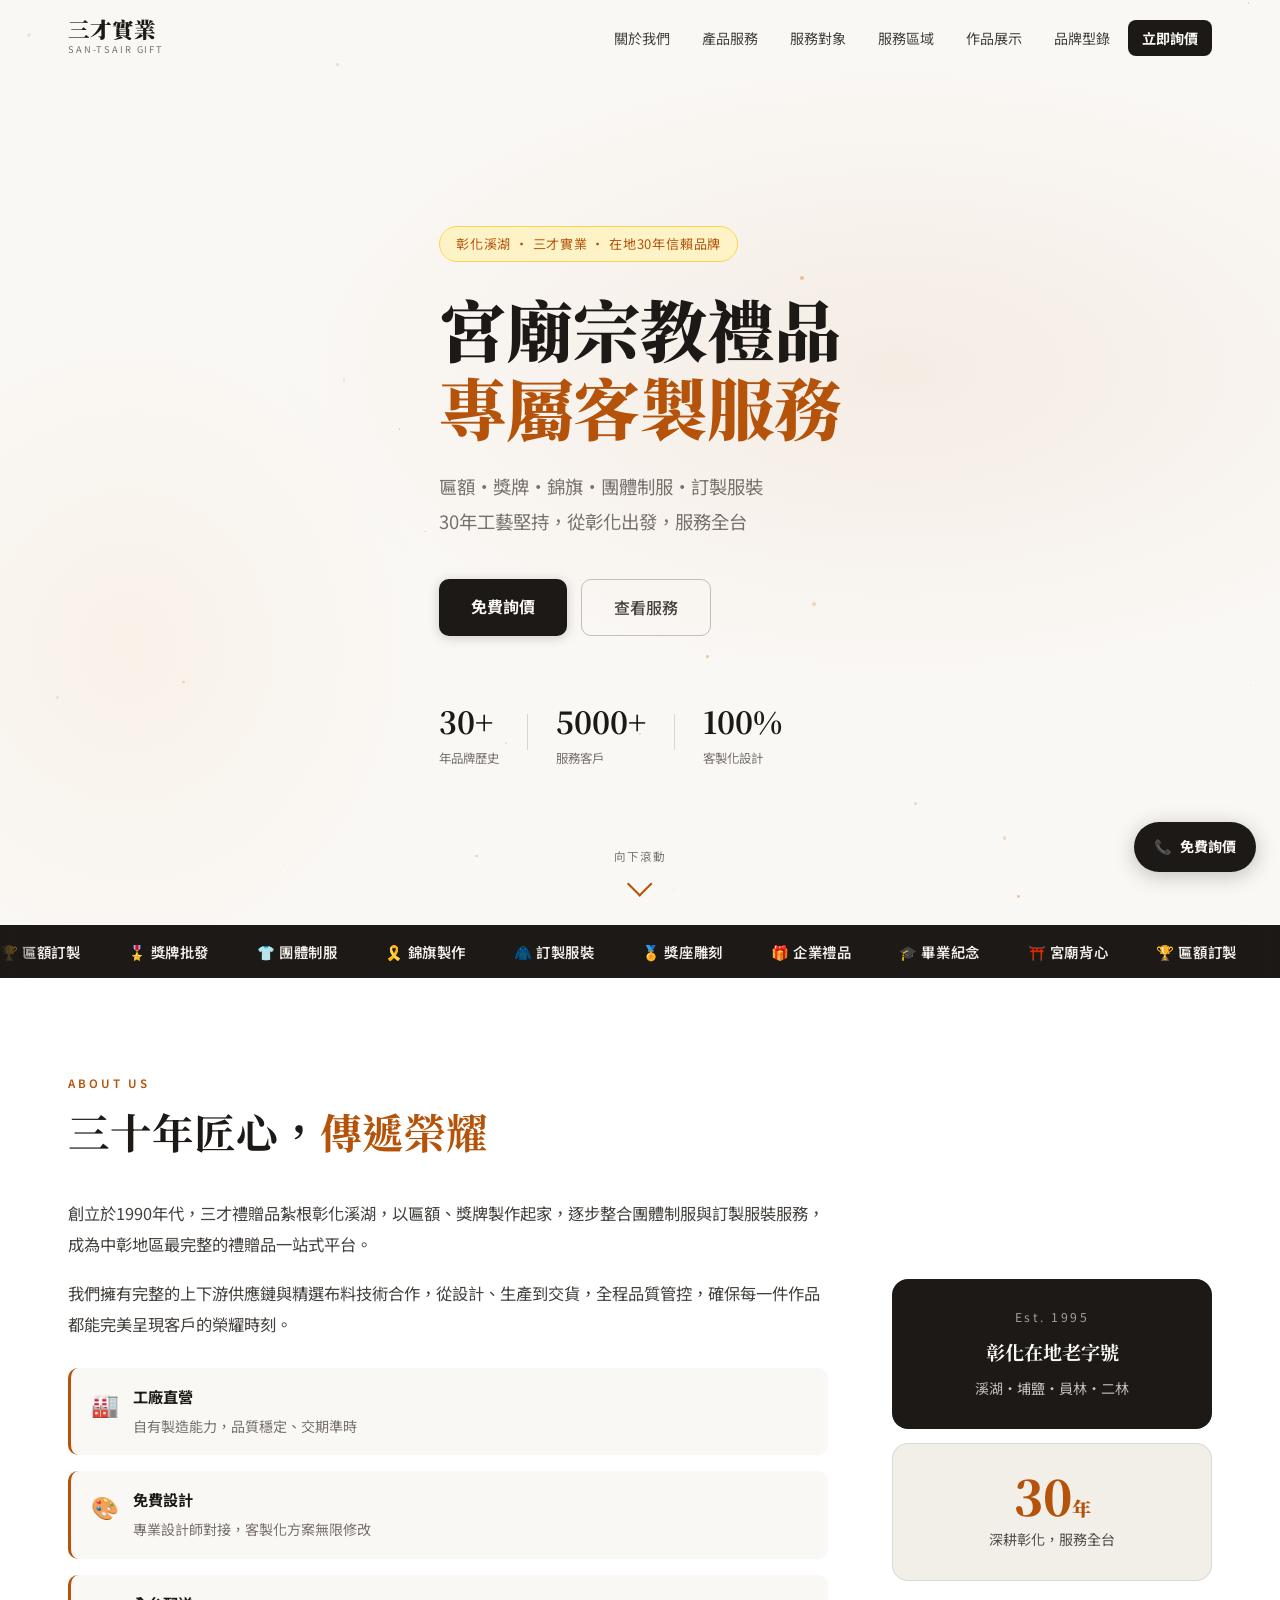
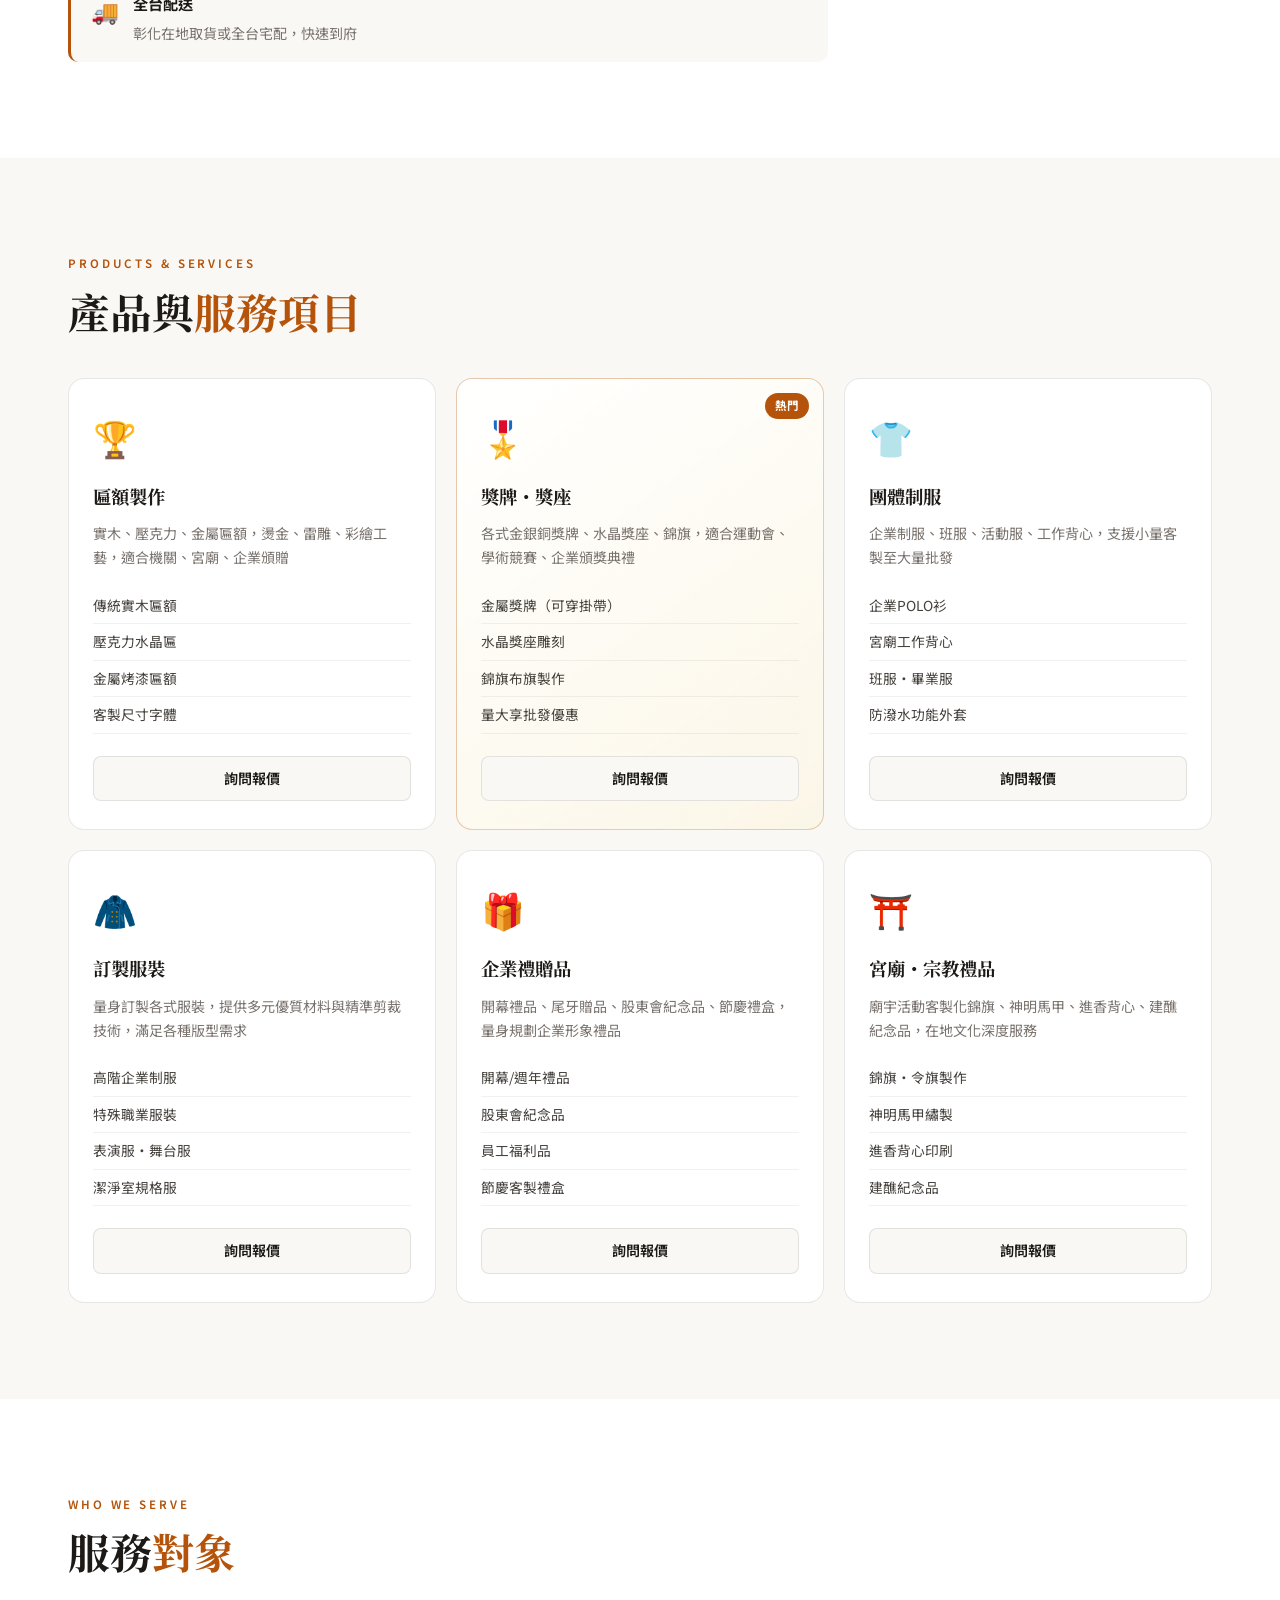
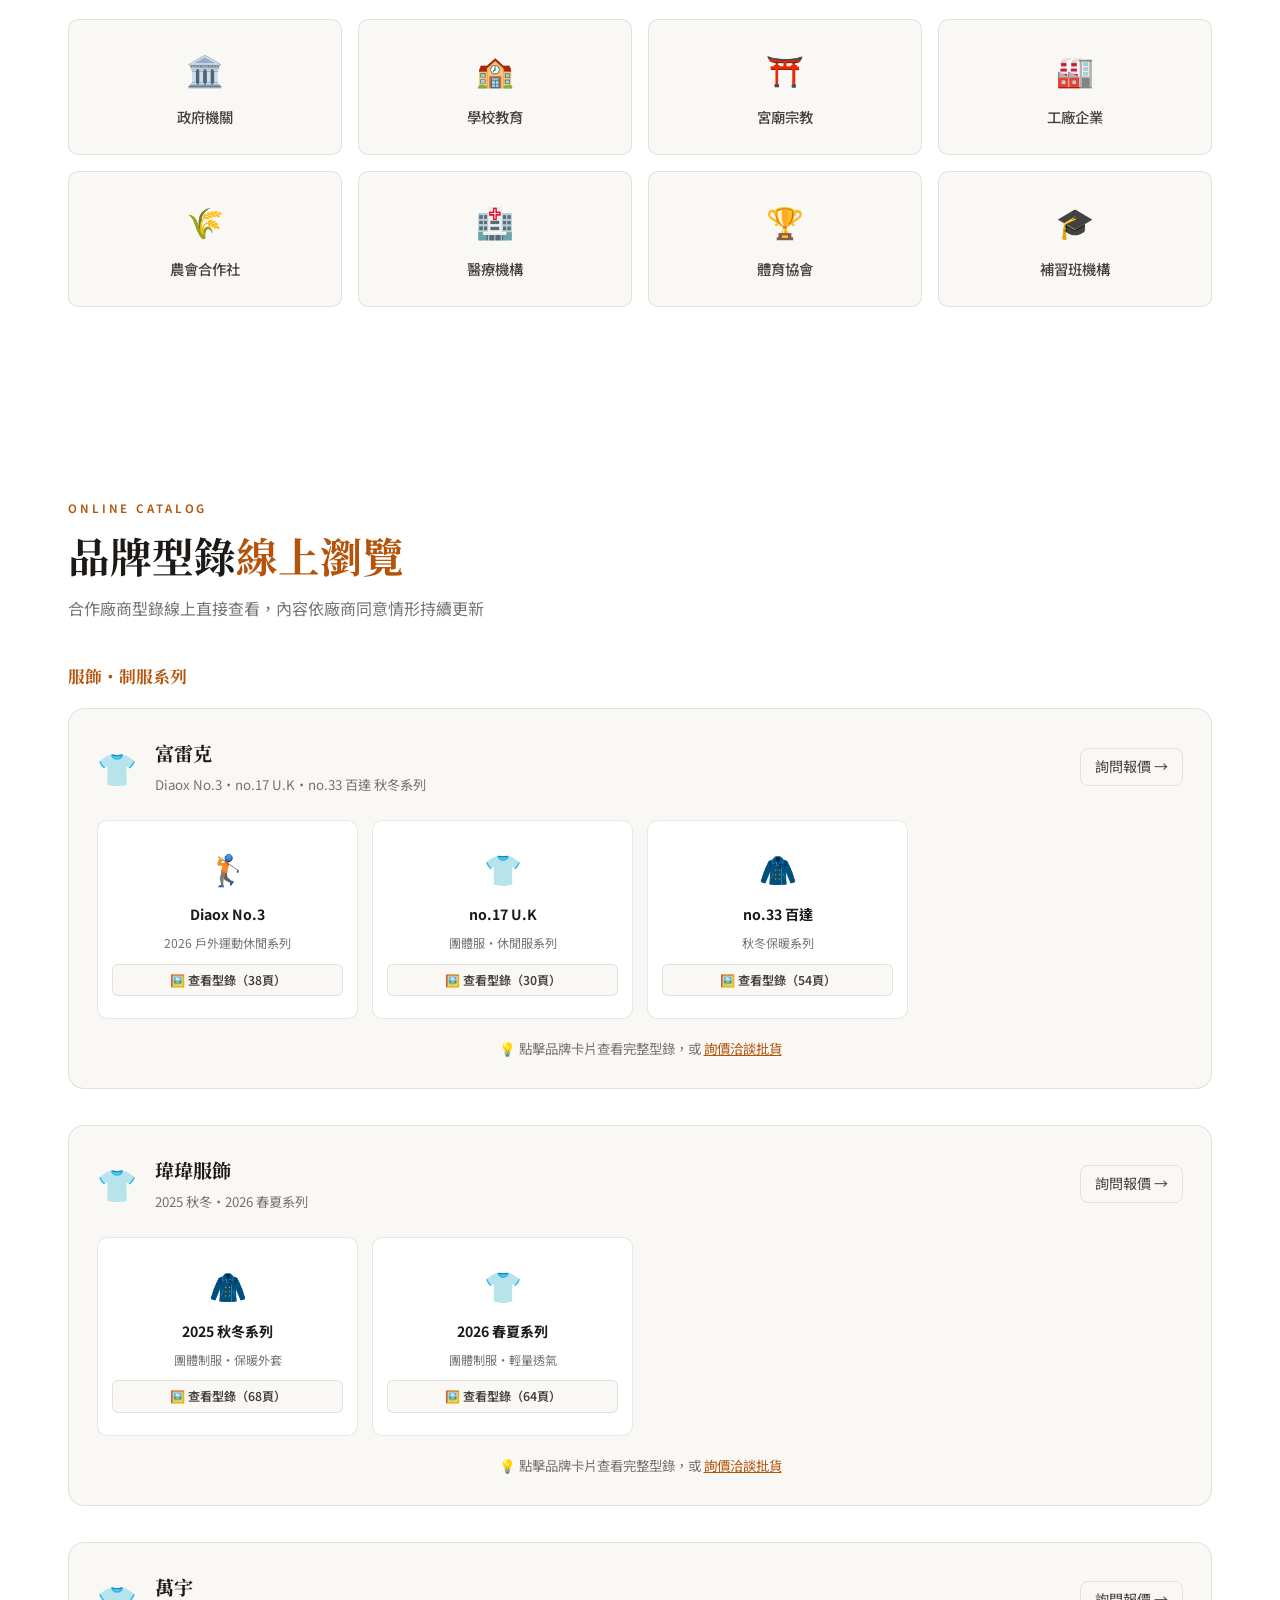
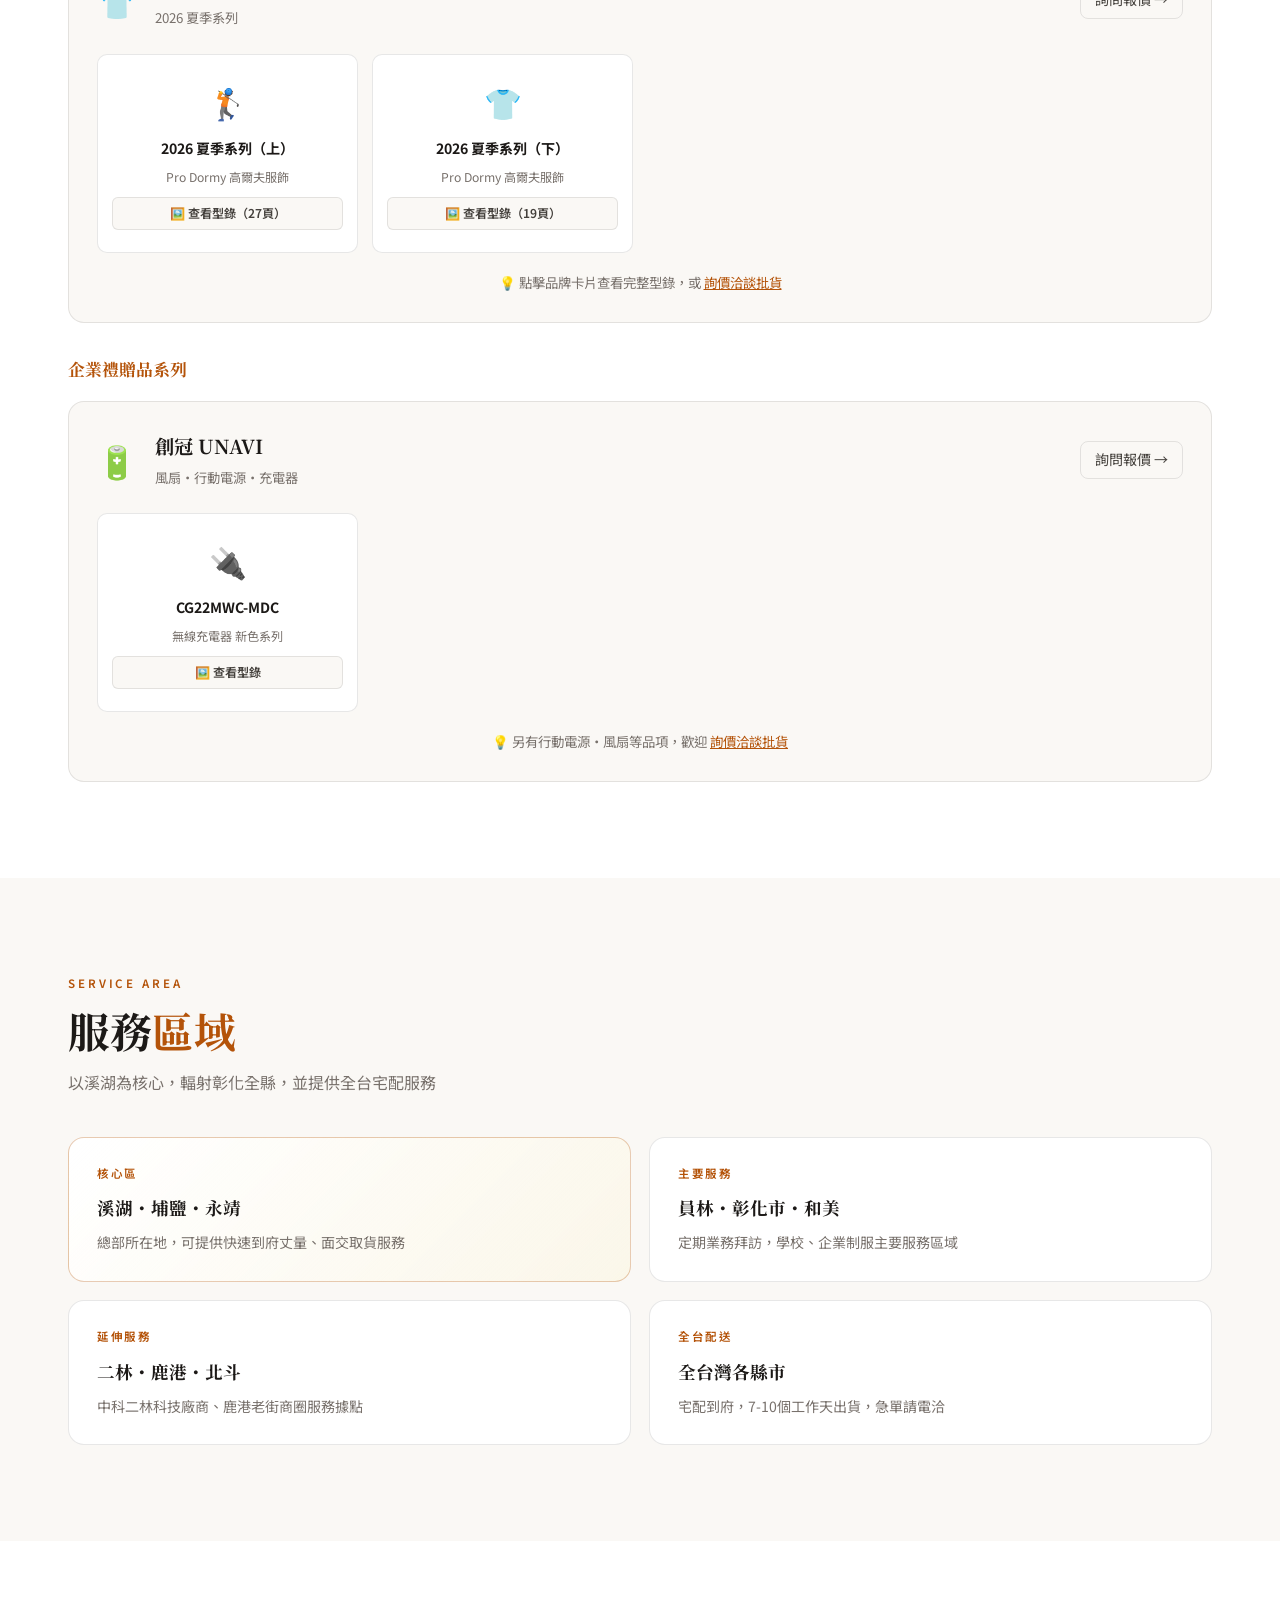
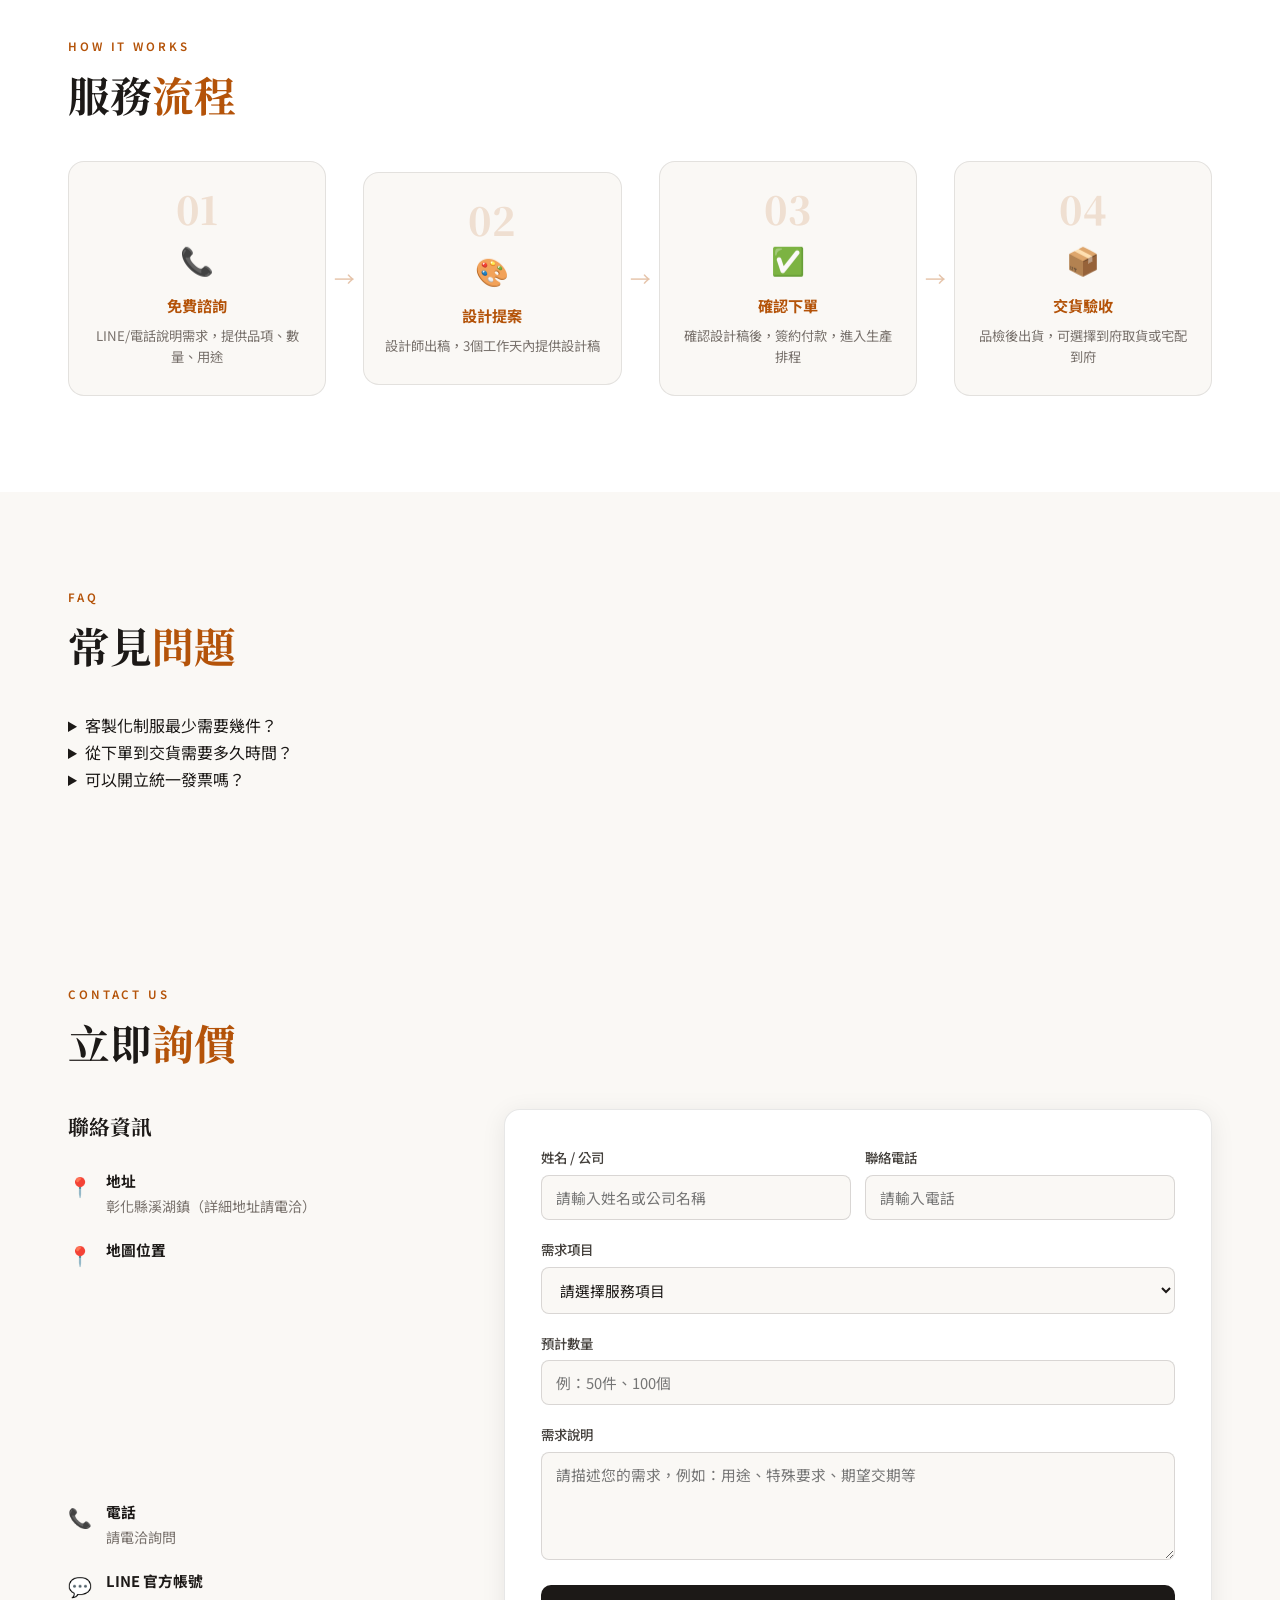
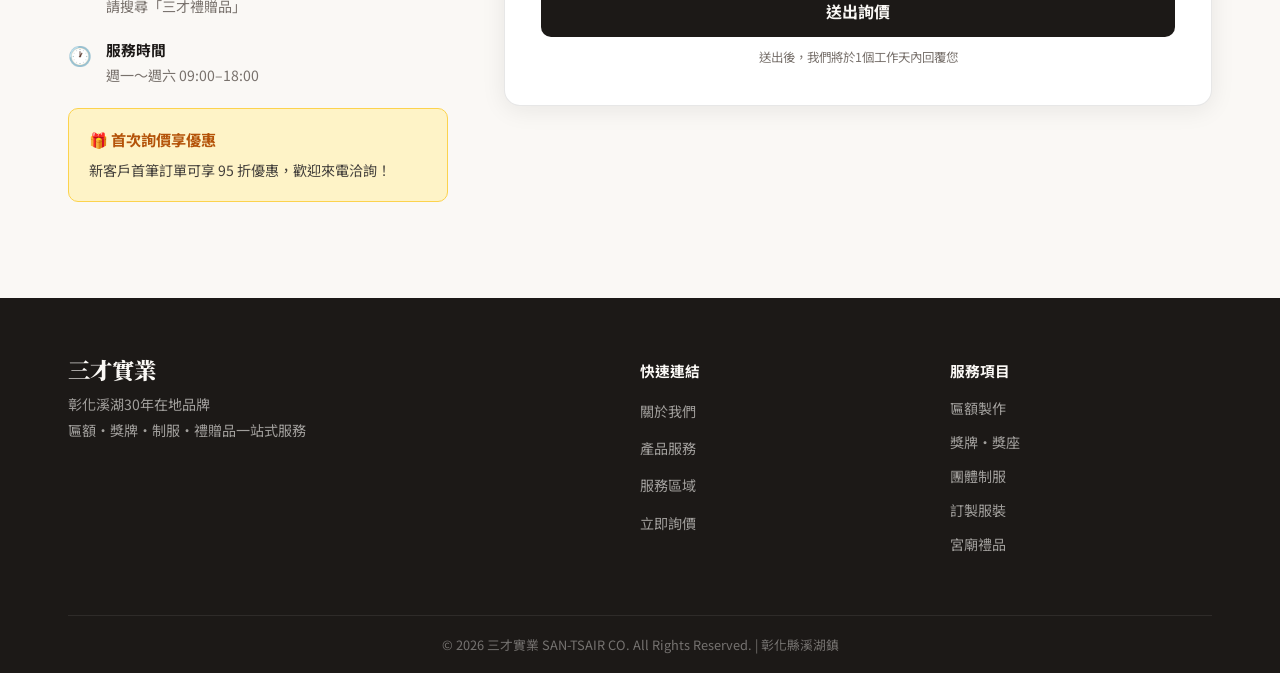
==== temple-gifts.html @ c2fd061b "fix(緊急): 下架丹露實業型錄，圖片含批發售價外洩 Oichan/Danro/HAPADO/KUKKAR 四張型錄圖都印有實際售價與「N只/箱」 批發包裝量，違反「網站嚴禁公開物件價格」規則，且已" ====
﻿<!DOCTYPE html>
<html lang="zh-TW">
<head>
  <link rel="alternate" hreflang="zh-TW" href="https://chendmjc-ui.github.io/SAN-TSAIR/" />

  <meta charset="UTF-8">
  <meta name="viewport" content="width=device-width, initial-scale=1.0">
  <meta name="description" content="三才實業｜彰化溪湖30年老字號，專業匾額、獎牌、團體制服、訂製服裝一站式服務。以三十年在地工藝提供高規格禮贈品、獎牌、客製化團體服裝與機能工裝，服務彰化、員林、二林、鹿港等全台地區。">
  <meta name="keywords" content="彰化禮品,溪湖制服,匾額訂製,獎牌批發,團體服裝,彰化制服,客製化禮品">
  <meta property="og:title" content="三才實業｜彰化30年專業禮品制服">
  <meta property="og:description" content="彰化溪湖在地30年品牌，匾額獎牌+制服訂製一站式服務，特選機能與商務制服型錄線上瀏覽">
  <meta property="og:type" content="website">
  <title>三才實業｜宮廟宗教禮品｜進香背心與令旗訂製</title>
  <link rel="preconnect" href="https://fonts.googleapis.com">
  <link href="https://fonts.googleapis.com/css2?family=Noto+Serif+TC:wght@400;600;700;900&family=Noto+Sans+TC:wght@300;400;500;700&display=swap" rel="stylesheet">
  <link rel="stylesheet" href="assets/css/style.min.css">
  <!-- PWA -->
  <link rel="manifest" href="manifest.json">
  <meta name="theme-color" content="#1C1917">
  <meta name="apple-mobile-web-app-capable" content="yes">
  <meta name="apple-mobile-web-app-status-bar-style" content="default">
  <meta name="apple-mobile-web-app-title" content="三才實業">

  <!-- JSON-LD LocalBusiness Schema AEO/SEO -->
  <script type="application/ld+json">
  {
    "@context": "https://schema.org",
    "@type": "LocalBusiness",
    "@id": "https://chendmjc-ui.github.io/SAN-TSAIR/#business",
    "name": "三才實業宮廟客製中心",
    "alternateName": ["三才禮贈品", "SAN-TSAIR"],
    "description": "彰化溪湖30年在地品牌，專業匾額、獎牌、錦旗、團體制服、訂製服裝、宮廟禮品一站式服務",
    "url": "https://chendmjc-ui.github.io/SAN-TSAIR/",
    "telephone": "+886-4-8821225",
    "email": "santsair@example.com",
    "foundingDate": "1995",
    "address": {
      "@type": "PostalAddress",
      "streetAddress": "溪湖鎮",
      "addressLocality": "溪湖鎮",
      "addressRegion": "彰化縣",
      "postalCode": "516",
      "addressCountry": "TW"
    },
    "geo": {
      "@type": "GeoCoordinates",
      "latitude": 23.9553,
      "longitude": 120.4651
    },
    "openingHoursSpecification": [
      {
        "@type": "OpeningHoursSpecification",
        "dayOfWeek": ["Monday","Tuesday","Wednesday","Thursday","Friday","Saturday"],
        "opens": "09:00",
        "closes": "18:00"
      }
    ],
    "priceRange": "$$",
    "hasOfferCatalog": {
      "@type": "OfferCatalog",
      "name": "禮贈品與制服服務目錄",
      "itemListElement": [
        {"@type": "Offer", "itemOffered": {"@type": "Service", "name": "匾額製作", "description": "實木、壓克力、金屬匾額，燙金雷雕彩繪工藝"}},
        {"@type": "Offer", "itemOffered": {"@type": "Service", "name": "獎牌獎座", "description": "金銀銅獎牌、水晶獎座、錦旗製作"}},
        {"@type": "Offer", "itemOffered": {"@type": "Service", "name": "團體制服訂製", "description": "企業POLO衫、工作背心、班服、宮廟背心"}},
        {"@type": "Offer", "itemOffered": {"@type": "Service", "name": "訂製服裝", "description": "量身訂製，科技廠潔淨室規格服裝"}},
        {"@type": "Offer", "itemOffered": {"@type": "Service", "name": "企業禮贈品", "description": "開幕禮品、股東會紀念品、節慶禮盒"}},
        {"@type": "Offer", "itemOffered": {"@type": "Service", "name": "宮廟宗教禮品", "description": "錦旗令旗、神明馬甲、進香背心、建醮紀念品"}}
      ]
    },
    "areaServed": [
      {"@type": "City", "name": "溪湖鎮", "containedInPlace": {"@type": "State", "name": "彰化縣"}},
      {"@type": "City", "name": "員林市"},
      {"@type": "City", "name": "彰化市"},
      {"@type": "City", "name": "二林鎮"},
      {"@type": "City", "name": "鹿港鎮"},
      {"@type": "City", "name": "北斗鎮"},
      {"@type": "City", "name": "埔鹽鄉"},
      {"@type": "City", "name": "永靖鄉"}
    ],
    "knowsAbout": ["匾額", "獎牌", "制服訂製", "企業禮品", "宮廟禮品", "彰化禮品", "溪湖制服"],
    "slogan": "30年工藝堅持，從彰化出發，傳遞每一份榮耀"
  }
  </script>
  <meta property="og:image" content="https://chendmjc-ui.github.io/SAN-TSAIR/assets/images/temple-og.png">

  <script type="application/ld+json">
  {
    "@context": "https://schema.org",
    "@type": "FAQPage",
    "mainEntity": [{
      "@type": "Question",
      "name": "客製化制服最少需要幾件？",
      "acceptedAnswer": { "@type": "Answer", "text": "一般來說，我們的基本訂製量為 30 件起。若有特殊需求或較小數量，歡迎與我們聯繫討論。" }
    }, {
      "@type": "Question",
      "name": "從下單到交貨需要多久時間？",
      "acceptedAnswer": { "@type": "Answer", "text": "確認設計稿並支付訂金後，一般約需 7-14 個工作天完成製作並出貨。如遇旺季，交期可能有所調整，請提早下單。" }
    }, {
      "@type": "Question",
      "name": "可以開立統一發票嗎？",
      "acceptedAnswer": { "@type": "Answer", "text": "可以，我們是合法立案公司，可開立二聯式或三聯式統一發票，請於下單時提供抬頭與統編。" }
    }]
  }
  </script>
</head>
<body>

<!-- ===== NAV ===== -->
<nav class="navbar" id="navbar">
  <div class="nav-inner">
    <a href="#" class="logo">
      <span class="logo-zh">三才實業</span>
      <span class="logo-sub">SAN-TSAIR GIFT</span>
    </a>
    <ul class="nav-links" id="navLinks">
      <li><a href="#about">關於我們</a></li>
      <li><a href="#products">產品服務</a></li>
      <li><a href="#clients">服務對象</a></li>
      <li><a href="#area">服務區域</a></li>
      <li><a href="#gallery">作品展示</a></li>
      <li><a href="#catalog">品牌型錄</a></li>
      <li><a href="#contact" class="nav-cta">立即詢價</a></li>
    </ul>
    <button class="hamburger" id="hamburger" aria-label="開啟選單">
      <span></span><span></span><span></span>
    </button>
  </div>
</nav>

<!-- ===== HERO ===== -->
<section class="hero" id="home">
  <div class="hero-bg"></div>
  <div class="hero-particles" id="particles"></div>
  <div class="hero-content">
    <div class="hero-badge">彰化溪湖 ・ 三才實業 ・ 在地30年信賴品牌</div>
    <h1 class="hero-title">
      宮廟宗教禮品<br>
      <span class="accent-text">專屬客製服務</span>
    </h1>
    <p class="hero-desc">匾額・獎牌・錦旗・團體制服・訂製服裝<br>30年工藝堅持，從彰化出發，服務全台</p>
    <div class="hero-btns">
      <a href="#contact" class="btn-primary">免費詢價</a>
      <a href="#products" class="btn-outline">查看服務</a>
    </div>
    <div class="hero-stats">
      <div class="stat"><span class="stat-num">30+</span><span class="stat-label">年品牌歷史</span></div>
      <div class="stat-divider"></div>
      <div class="stat"><span class="stat-num">5000+</span><span class="stat-label">服務客戶</span></div>
      <div class="stat-divider"></div>
      <div class="stat"><span class="stat-num">100%</span><span class="stat-label">客製化設計</span></div>
    </div>
  </div>
  <div class="hero-scroll">
    <span>向下滾動</span>
    <div class="scroll-arrow"></div>
  </div>
</section>

<!-- ===== MARQUEE ===== -->
<div class="marquee-bar">
  <div class="marquee-track">
    <span>🏆 匾額訂製</span><span>🎖️ 獎牌批發</span><span>👕 團體制服</span>
    <span>🎗️ 錦旗製作</span><span>🧥 訂製服裝</span><span>🏅 獎座雕刻</span>
    <span>🎁 企業禮品</span><span>🎓 畢業紀念</span><span>⛩️ 宮廟背心</span>
    <span>🏆 匾額訂製</span><span>🎖️ 獎牌批發</span><span>👕 團體制服</span>
    <span>🎗️ 錦旗製作</span><span>🧥 訂製服裝</span><span>🏅 獎座雕刻</span>
    <span>🎁 企業禮品</span><span>🎓 畢業紀念</span><span>⛩️ 宮廟背心</span>
  </div>
</div>

<!-- ===== ABOUT ===== -->
<section class="about" id="about">
  <div class="container">
    <div class="section-label">ABOUT US</div>
    <h2 class="section-title">三十年匠心，<span class="accent-text">傳遞榮耀</span></h2>
    <div class="about-grid">
      <div class="about-text">
        <p>創立於1990年代，三才禮贈品紮根彰化溪湖，以匾額、獎牌製作起家，逐步整合團體制服與訂製服裝服務，成為中彰地區最完整的禮贈品一站式平台。</p>
        <p>我們擁有完整的上下游供應鏈與精選布料技術合作，從設計、生產到交貨，全程品質管控，確保每一件作品都能完美呈現客戶的榮耀時刻。</p>
        <div class="about-features">
          <div class="feature-item">
            <div class="feature-icon">🏭</div>
            <div><strong>工廠直營</strong><p>自有製造能力，品質穩定、交期準時</p></div>
          </div>
          <div class="feature-item">
            <div class="feature-icon">🎨</div>
            <div><strong>免費設計</strong><p>專業設計師對接，客製化方案無限修改</p></div>
          </div>
          <div class="feature-item">
            <div class="feature-icon">🚚</div>
            <div><strong>全台配送</strong><p>彰化在地取貨或全台宅配，快速到府</p></div>
          </div>
        </div>
      </div>
      <div class="about-visual">
        <div class="about-card gold">
          <div class="card-year">Est. 1995</div>
          <div class="card-title">彰化在地老字號</div>
          <div class="card-desc">溪湖・埔鹽・員林・二林</div>
        </div>
        <div class="about-card dark">
          <div class="card-num">30<small>年</small></div>
          <div class="card-desc">深耕彰化，服務全台</div>
        </div>
      </div>
    </div>
  </div>
</section>

<!-- ===== PRODUCTS ===== -->
<section class="products" id="products">
  <div class="container">
    <div class="section-label">PRODUCTS & SERVICES</div>
    <h2 class="section-title">產品與<span class="accent-text">服務項目</span></h2>
    <div class="products-grid">
      <div class="product-card" data-aos="fade-up" style="--delay:0s">
        <div class="product-icon">🏆</div>
        <h3>匾額製作</h3>
        <p>實木、壓克力、金屬匾額，燙金、雷雕、彩繪工藝，適合機關、宮廟、企業頒贈</p>
        <ul class="product-list">
          <li>傳統實木匾額</li>
          <li>壓克力水晶匾</li>
          <li>金屬烤漆匾額</li>
          <li>客製尺寸字體</li>
        </ul>
        <a href="#contact" class="card-btn">詢問報價</a>
      </div>
      <div class="product-card featured" data-aos="fade-up" style="--delay:0.1s">
        <div class="featured-tag">熱門</div>
        <div class="product-icon">🎖️</div>
        <h3>獎牌・獎座</h3>
        <p>各式金銀銅獎牌、水晶獎座、錦旗，適合運動會、學術競賽、企業頒獎典禮</p>
        <ul class="product-list">
          <li>金屬獎牌（可穿掛帶）</li>
          <li>水晶獎座雕刻</li>
          <li>錦旗布旗製作</li>
          <li>量大享批發優惠</li>
        </ul>
        <a href="#contact" class="card-btn">詢問報價</a>
      </div>
      <div class="product-card" data-aos="fade-up" style="--delay:0.2s">
        <div class="product-icon">👕</div>
        <h3>團體制服</h3>
        <p>企業制服、班服、活動服、工作背心，支援小量客製至大量批發</p>
        <ul class="product-list">
          <li>企業POLO衫</li>
          <li>宮廟工作背心</li>
          <li>班服・畢業服</li>
          <li>防潑水功能外套</li>
        </ul>
        <a href="#contact" class="card-btn">詢問報價</a>
      </div>
      <div class="product-card" data-aos="fade-up" style="--delay:0.3s">
        <div class="product-icon">🧥</div>
        <h3>訂製服裝</h3>
        <p>量身訂製各式服裝，提供多元優質材料與精準剪裁技術，滿足各種版型需求</p>
        <ul class="product-list">
          <li>高階企業制服</li>
          <li>特殊職業服裝</li>
          <li>表演服・舞台服</li>
          <li>潔淨室規格服</li>
        </ul>
        <a href="#contact" class="card-btn">詢問報價</a>
      </div>
      <div class="product-card" data-aos="fade-up" style="--delay:0.4s">
        <div class="product-icon">🎁</div>
        <h3>企業禮贈品</h3>
        <p>開幕禮品、尾牙贈品、股東會紀念品、節慶禮盒，量身規劃企業形象禮品</p>
        <ul class="product-list">
          <li>開幕/週年禮品</li>
          <li>股東會紀念品</li>
          <li>員工福利品</li>
          <li>節慶客製禮盒</li>
        </ul>
        <a href="#contact" class="card-btn">詢問報價</a>
      </div>
      <div class="product-card" data-aos="fade-up" style="--delay:0.5s">
        <div class="product-icon">⛩️</div>
        <h3>宮廟・宗教禮品</h3>
        <p>廟宇活動客製化錦旗、神明馬甲、進香背心、建醮紀念品，在地文化深度服務</p>
        <ul class="product-list">
          <li>錦旗・令旗製作</li>
          <li>神明馬甲繡製</li>
          <li>進香背心印刷</li>
          <li>建醮紀念品</li>
        </ul>
        <a href="#contact" class="card-btn">詢問報價</a>
      </div>
    </div>
  </div>
</section>

<!-- ===== CLIENTS ===== -->
<section class="clients" id="clients">
  <div class="container">
    <div class="section-label">WHO WE SERVE</div>
    <h2 class="section-title">服務<span class="accent-text">對象</span></h2>
    <div class="clients-grid">
      <div class="client-item"><span class="c-icon">🏛️</span><span>政府機關</span></div>
      <div class="client-item"><span class="c-icon">🏫</span><span>學校教育</span></div>
      <div class="client-item"><span class="c-icon">⛩️</span><span>宮廟宗教</span></div>
      <div class="client-item"><span class="c-icon">🏭</span><span>工廠企業</span></div>
      <div class="client-item"><span class="c-icon">🌾</span><span>農會合作社</span></div>
      <div class="client-item"><span class="c-icon">🏥</span><span>醫療機構</span></div>
      <div class="client-item"><span class="c-icon">🏆</span><span>體育協會</span></div>
      <div class="client-item"><span class="c-icon">🎓</span><span>補習班機構</span></div>
    </div>
  </div>
</section>

<!-- ===== CATALOG ===== -->
<section class="catalog-section" id="catalog">
  <div class="container">
    <div class="section-label">ONLINE CATALOG</div>
    <h2 class="section-title">品牌型錄<span class="accent-text">線上瀏覽</span></h2>
    <p class="section-sub">合作廠商型錄線上直接查看，內容依廠商同意情形持續更新</p>

    <h3 class="catalog-category-title">服飾・制服系列</h3>
    <div class="catalog-suppliers">

      <!-- 大嘉衣業：同意狀態確認中，暫時下架（見 main.js VENDOR_ENABLED） -->
      <div class="supplier-block" data-vendor-toggle="daijia">
        <div class="supplier-header">
          <div class="supplier-logo">🏭</div>
          <div>
            <h3>特選機能與商務制服系列</h3>
            <p>彰化在地工藝・三才特選型錄</p>
          </div>
          <a href="#contact" class="supplier-web">詢問報價 →</a>
        </div>
        <div class="brand-cards">
          <div class="brand-card" onclick="openPdfCatalog('http://abel-foxs-sports.bighome.com.tw/product/brand/AF-P001-066.pdf', 'Abel Foxs Sports 型錄')">
            <div class="brand-logo">🦊</div>
            <div class="brand-name">Abel Foxs Sports</div>
            <div class="brand-desc">艾貝狐休閒運動服飾<br>POLO衫・T恤・運動套裝</div>
            <div class="brand-action">📄 查看 PDF 型錄</div>
          </div>
          <div class="brand-card" onclick="openPdfCatalog('http://vallatno-leo.bighome.com.tw/product/brand/2026FB_%E8%A5%AF%E8%A1%AB.pdf', 'Vallatno Leo 2026 型錄')">
            <div class="brand-logo">🦁</div>
            <div class="brand-name">Vallatno Leo Italy</div>
            <div class="brand-desc">維拉諾里奧運動服飾<br>精品休閒・高爾夫系列</div>
            <div class="brand-action">📄 查看 PDF 型錄</div>
          </div>
          <div class="brand-card" onclick="openPdfCatalog('http://uk-golf.bighome.com.tw/product/brand/26_Speed.pdf', 'Speed max 2026 型錄')">
            <div class="brand-logo">⚡</div>
            <div class="brand-name">Speed max / UK GOLF</div>
            <div class="brand-desc">高爾夫運動系列<br>機能性面料・專業剪裁</div>
            <div class="brand-action">📄 查看 PDF 型錄</div>
          </div>
          <div class="brand-card" onclick="openPdfCatalog('http://montagut.bighome.com.tw/product/brand/2026-MT.pdf', 'MONTAGUT 2026 型錄')">
            <div class="brand-logo">👔</div>
            <div class="brand-name">MONTAGUT 夢特嬌</div>
            <div class="brand-desc">法國品牌授權<br>高端商務休閒系列</div>
            <div class="brand-action">📄 查看 PDF 型錄</div>
          </div>
        </div>
        <div class="catalog-note">💡 點擊品牌卡片直接開啟 PDF 型錄，或 <a href="#contact">詢價洽談批貨</a></div>
      </div>

      <!-- 富雷克：PDF 型錄拆頁壓縮成 webp（見 scripts/extract_catalog_pdfs.py），點卡片開多頁瀏覽 -->
      <div class="supplier-block">
        <div class="supplier-header">
          <div class="supplier-logo">👕</div>
          <div>
            <h3>富雷克</h3>
            <p>Diaox No.3・no.17 U.K・no.33 百達 秋冬系列</p>
          </div>
          <a href="#contact" class="supplier-web">詢問報價 →</a>
        </div>
        <div class="brand-cards">
          <div class="brand-card" onclick="openGalleryCatalog(catalogPages('assets/images/catalog/fulaike/diaox-no3', 38), 'Diaox No.3 型錄')">
            <div class="brand-logo">🏌️</div>
            <div class="brand-name">Diaox No.3</div>
            <div class="brand-desc">2026 戶外運動休閒系列</div>
            <div class="brand-action">🖼️ 查看型錄（38頁）</div>
          </div>
          <div class="brand-card" onclick="openGalleryCatalog(catalogPages('assets/images/catalog/fulaike/no17-uk', 30), 'no.17 U.K 型錄')">
            <div class="brand-logo">👕</div>
            <div class="brand-name">no.17 U.K</div>
            <div class="brand-desc">團體服・休閒服系列</div>
            <div class="brand-action">🖼️ 查看型錄（30頁）</div>
          </div>
          <div class="brand-card" onclick="openGalleryCatalog(catalogPages('assets/images/catalog/fulaike/no33-baida', 54), 'no.33 百達 秋冬型錄')">
            <div class="brand-logo">🧥</div>
            <div class="brand-name">no.33 百達</div>
            <div class="brand-desc">秋冬保暖系列</div>
            <div class="brand-action">🖼️ 查看型錄（54頁）</div>
          </div>
        </div>
        <div class="catalog-note">💡 點擊品牌卡片查看完整型錄，或 <a href="#contact">詢價洽談批貨</a></div>
      </div>

      <!-- 瑋瑋服飾 -->
      <div class="supplier-block">
        <div class="supplier-header">
          <div class="supplier-logo">👕</div>
          <div>
            <h3>瑋瑋服飾</h3>
            <p>2025 秋冬・2026 春夏系列</p>
          </div>
          <a href="#contact" class="supplier-web">詢問報價 →</a>
        </div>
        <div class="brand-cards">
          <div class="brand-card" onclick="openGalleryCatalog(catalogPages('assets/images/catalog/weiwei/2025-fw', 68), '瑋瑋服飾 2025秋冬 型錄')">
            <div class="brand-logo">🧥</div>
            <div class="brand-name">2025 秋冬系列</div>
            <div class="brand-desc">團體制服・保暖外套</div>
            <div class="brand-action">🖼️ 查看型錄（68頁）</div>
          </div>
          <div class="brand-card" onclick="openGalleryCatalog(catalogPages('assets/images/catalog/weiwei/2026-ss', 64), '瑋瑋服飾 2026春夏 型錄')">
            <div class="brand-logo">👕</div>
            <div class="brand-name">2026 春夏系列</div>
            <div class="brand-desc">團體制服・輕量透氣</div>
            <div class="brand-action">🖼️ 查看型錄（64頁）</div>
          </div>
        </div>
        <div class="catalog-note">💡 點擊品牌卡片查看完整型錄，或 <a href="#contact">詢價洽談批貨</a></div>
      </div>

      <!-- 萬宇 -->
      <div class="supplier-block">
        <div class="supplier-header">
          <div class="supplier-logo">👕</div>
          <div>
            <h3>萬宇</h3>
            <p>2026 夏季系列</p>
          </div>
          <a href="#contact" class="supplier-web">詢問報價 →</a>
        </div>
        <div class="brand-cards">
          <div class="brand-card" onclick="openGalleryCatalog(catalogPages('assets/images/catalog/wanyu/2026-summer-1', 27), '萬宇 2026夏季 型錄（上）')">
            <div class="brand-logo">🏌️</div>
            <div class="brand-name">2026 夏季系列（上）</div>
            <div class="brand-desc">Pro Dormy 高爾夫服飾</div>
            <div class="brand-action">🖼️ 查看型錄（27頁）</div>
          </div>
          <div class="brand-card" onclick="openGalleryCatalog(catalogPages('assets/images/catalog/wanyu/2026-summer-2', 19), '萬宇 2026夏季 型錄（下）')">
            <div class="brand-logo">👕</div>
            <div class="brand-name">2026 夏季系列（下）</div>
            <div class="brand-desc">Pro Dormy 高爾夫服飾</div>
            <div class="brand-action">🖼️ 查看型錄（19頁）</div>
          </div>
        </div>
        <div class="catalog-note">💡 點擊品牌卡片查看完整型錄，或 <a href="#contact">詢價洽談批貨</a></div>
      </div>
    </div>

    <h3 class="catalog-category-title">企業禮贈品系列</h3>
    <div class="catalog-suppliers">

      <!-- 丹露實業：緊急下架，型錄圖含批發售價與箱入數，違反網站嚴禁公開物件價格規則（見 main.js VENDOR_ENABLED.danlu） -->
      <div class="supplier-block" data-vendor-toggle="danlu">
        <div class="supplier-header">
          <div class="supplier-logo">🎁</div>
          <div>
            <h3>丹露實業</h3>
            <p>Oichan・Danro・HAPADO・KUKKAR 系列</p>
          </div>
          <a href="#contact" class="supplier-web">詢問報價 →</a>
        </div>
        <div class="brand-cards">
          <div class="brand-card" onclick="openPdfCatalog('assets/images/catalog/danlu/oichan.webp', 'Oichan 型錄')">
            <div class="brand-logo">🎁</div>
            <div class="brand-name">Oichan</div>
            <div class="brand-desc">丹露實業 禮贈品系列</div>
            <div class="brand-action">🖼️ 查看型錄</div>
          </div>
          <div class="brand-card" onclick="openPdfCatalog('assets/images/catalog/danlu/danro.webp', 'Danro 型錄')">
            <div class="brand-logo">🎁</div>
            <div class="brand-name">Danro</div>
            <div class="brand-desc">丹露實業 禮贈品系列</div>
            <div class="brand-action">🖼️ 查看型錄</div>
          </div>
          <div class="brand-card" onclick="openPdfCatalog('assets/images/catalog/danlu/hapado.webp', 'HAPADO 型錄')">
            <div class="brand-logo">🎁</div>
            <div class="brand-name">HAPADO</div>
            <div class="brand-desc">丹露實業 禮贈品系列</div>
            <div class="brand-action">🖼️ 查看型錄</div>
          </div>
          <div class="brand-card" onclick="openPdfCatalog('assets/images/catalog/danlu/kukkar.webp', 'KUKKAR 型錄')">
            <div class="brand-logo">🎁</div>
            <div class="brand-name">KUKKAR</div>
            <div class="brand-desc">丹露實業 禮贈品系列</div>
            <div class="brand-action">🖼️ 查看型錄</div>
          </div>
        </div>
        <div class="catalog-note">💡 點擊品牌卡片查看型錄圖片，或 <a href="#contact">詢價洽談批貨</a></div>
      </div>

      <!-- 創冠 UNAVI -->
      <div class="supplier-block">
        <div class="supplier-header">
          <div class="supplier-logo">🔋</div>
          <div>
            <h3>創冠 UNAVI</h3>
            <p>風扇・行動電源・充電器</p>
          </div>
          <a href="#contact" class="supplier-web">詢問報價 →</a>
        </div>
        <div class="brand-cards">
          <div class="brand-card" onclick="openPdfCatalog('assets/images/catalog/unavi/cg22mwc-mdc.webp', 'CG22MWC-MDC 型錄')">
            <div class="brand-logo">🔌</div>
            <div class="brand-name">CG22MWC-MDC</div>
            <div class="brand-desc">無線充電器 新色系列</div>
            <div class="brand-action">🖼️ 查看型錄</div>
          </div>
        </div>
        <div class="catalog-note">💡 另有行動電源・風扇等品項，歡迎 <a href="#contact">詢價洽談批貨</a></div>
      </div>

      <!-- Maktar：已同意但要先看三才網站再決定，先做好保持關閉（見 main.js VENDOR_ENABLED.maktar） -->
      <div class="supplier-block" data-vendor-toggle="maktar">
        <div class="supplier-header">
          <div class="supplier-logo">📱</div>
          <div>
            <h3>Maktar</h3>
            <p>Qubii Duo 手機自動備份企業禮贈方案</p>
          </div>
          <a href="#contact" class="supplier-web">詢問報價 →</a>
        </div>
        <div class="brand-cards">
          <div class="brand-card" onclick="openGalleryCatalog(catalogPages('assets/images/catalog/maktar/catalog', 19), 'Maktar 企業產品型錄')">
            <div class="brand-logo">📱</div>
            <div class="brand-name">企業產品型錄</div>
            <div class="brand-desc">Qubii Duo 手機備份系列</div>
            <div class="brand-action">🖼️ 查看型錄（19頁）</div>
          </div>
          <div class="brand-card" onclick="openGalleryCatalog(catalogPages('assets/images/catalog/maktar/sales-kit', 6), 'Qubii Duo Sales Kit')">
            <div class="brand-logo">🎁</div>
            <div class="brand-name">Qubii Duo Sales Kit</div>
            <div class="brand-desc">企業禮贈方案介紹</div>
            <div class="brand-action">🖼️ 查看型錄（6頁）</div>
          </div>
        </div>
        <div class="catalog-note">💡 點擊品牌卡片查看完整型錄，或 <a href="#contact">詢價洽談批貨</a></div>
      </div>

      <!-- 光榮工藝社：尚未取得廠商同意、無實際素材，先用類別示意圖佔位並保持關閉（見 main.js VENDOR_ENABLED.guangrong） -->
      <div class="supplier-block" data-vendor-toggle="guangrong">
        <div class="supplier-header">
          <div class="supplier-logo">🏆</div>
          <div>
            <h3>光榮工藝社</h3>
            <p>匾額・獎牌工藝製作</p>
          </div>
          <a href="#contact" class="supplier-web">詢問報價 →</a>
        </div>
        <div class="brand-cards">
          <div class="brand-card" onclick="openPdfCatalog('assets/images/catalog/guangrong/placeholder.svg', '光榮工藝社 匾額・獎牌類（示意圖）')">
            <div class="brand-logo">🏆</div>
            <div class="brand-name">匾額・獎牌類</div>
            <div class="brand-desc">示意圖，實際品項與規格請洽詢</div>
            <div class="brand-action">🖼️ 查看示意圖</div>
          </div>
        </div>
        <div class="catalog-note">💡 實際商品型錄整理中，歡迎 <a href="#contact">詢價洽談客製</a></div>
      </div>
    </div>
  </div>
</section>

<!-- ===== CATALOG PDF MODAL ===== -->
<div class="catalog-pdf-modal" id="catalogPdfModal">
  <div class="pdf-modal-inner">
    <div class="pdf-modal-header">
      <span id="pdfModalTitle">型錄瀏覽</span>
      <button onclick="closePdfCatalog()" class="close-btn">✕</button>
    </div>
    <div class="pdf-modal-body">
      <iframe id="pdfFrame" src="" frameborder="0"></iframe>
      <div class="gallery-viewer" id="galleryViewer" style="display:none">
        <button type="button" class="gallery-nav prev" id="galleryPrev" aria-label="上一頁">‹</button>
        <img id="galleryImg" src="" alt="型錄頁面">
        <button type="button" class="gallery-nav next" id="galleryNext" aria-label="下一頁">›</button>
        <div class="gallery-counter" id="galleryCounter"></div>
      </div>
      <div class="pdf-fallback" id="pdfFallback" style="display:none">
        <p>📄 若 PDF 無法直接顯示，請點擊下方按鈕開啟：</p>
        <a id="pdfFallbackLink" href="" target="_blank" class="btn-primary">開啟型錄 PDF</a>
      </div>
    </div>
    <div class="pdf-modal-footer">
      <a id="pdfDownloadLink" href="" target="_blank" class="btn-outline">⬇ 下載型錄</a>
      <a href="#contact" onclick="closePdfCatalog()" class="btn-primary">詢問批貨報價</a>
    </div>
  </div>
</div>

<!-- ===== AREA ===== -->
<section class="area" id="area">
  <div class="container">
    <div class="section-label">SERVICE AREA</div>
    <h2 class="section-title">服務<span class="accent-text">區域</span></h2>
    <p class="section-sub">以溪湖為核心，輻射彰化全縣，並提供全台宅配服務</p>
    <div class="area-grid">
      <div class="area-card core">
        <div class="area-tag">核心區</div>
        <h3>溪湖・埔鹽・永靖</h3>
        <p>總部所在地，可提供快速到府丈量、面交取貨服務</p>
      </div>
      <div class="area-card">
        <div class="area-tag">主要服務</div>
        <h3>員林・彰化市・和美</h3>
        <p>定期業務拜訪，學校、企業制服主要服務區域</p>
      </div>
      <div class="area-card">
        <div class="area-tag">延伸服務</div>
        <h3>二林・鹿港・北斗</h3>
        <p>中科二林科技廠商、鹿港老街商圈服務據點</p>
      </div>
      <div class="area-card">
        <div class="area-tag">全台配送</div>
        <h3>全台灣各縣市</h3>
        <p>宅配到府，7-10個工作天出貨，急單請電洽</p>
      </div>
    </div>
  </div>
</section>

<!-- ===== PROCESS ===== -->
<section class="process">
  <div class="container">
    <div class="section-label">HOW IT WORKS</div>
    <h2 class="section-title">服務<span class="accent-text">流程</span></h2>
    <div class="process-steps">
      <div class="step">
        <div class="step-num">01</div>
        <div class="step-icon">📞</div>
        <h4>免費諮詢</h4>
        <p>LINE/電話說明需求，提供品項、數量、用途</p>
      </div>
      <div class="step-arrow">→</div>
      <div class="step">
        <div class="step-num">02</div>
        <div class="step-icon">🎨</div>
        <h4>設計提案</h4>
        <p>設計師出稿，3個工作天內提供設計稿</p>
      </div>
      <div class="step-arrow">→</div>
      <div class="step">
        <div class="step-num">03</div>
        <div class="step-icon">✅</div>
        <h4>確認下單</h4>
        <p>確認設計稿後，簽約付款，進入生產排程</p>
      </div>
      <div class="step-arrow">→</div>
      <div class="step">
        <div class="step-num">04</div>
        <div class="step-icon">📦</div>
        <h4>交貨驗收</h4>
        <p>品檢後出貨，可選擇到府取貨或宅配到府</p>
      </div>
    </div>
  </div>
</section>


<!-- ===== FAQ ===== -->
<section class="faq" id="faq">
  <div class="container">
    <div class="section-label">FAQ</div>
    <h2 class="section-title">常見<span class="accent-text">問題</span></h2>
    <div class="faq-list">
      <details>
        <summary>客製化制服最少需要幾件？</summary>
        <p>一般來說，我們的基本訂製量為 30 件起。若有特殊需求或較小數量，歡迎與我們聯繫討論。</p>
      </details>
      <details>
        <summary>從下單到交貨需要多久時間？</summary>
        <p>確認設計稿並支付訂金後，一般約需 7-14 個工作天完成製作並出貨。如遇旺季，交期可能有所調整，請提早下單。</p>
      </details>
      <details>
        <summary>可以開立統一發票嗎？</summary>
        <p>可以，我們是合法立案公司，可開立二聯式或三聯式統一發票，請於下單時提供抬頭與統編。</p>
      </details>
    </div>
  </div>
</section>

<!-- ===== CONTACT ===== -->
<section class="contact" id="contact">
  <div class="container">
    <div class="section-label">CONTACT US</div>
    <h2 class="section-title">立即<span class="accent-text">詢價</span></h2>
    <div class="contact-grid">
      <div class="contact-info">
        <h3>聯絡資訊</h3>
        <div class="info-item"><span class="info-icon">📍</span><div><strong>地址</strong><p>彰化縣溪湖鎮（詳細地址請電洽）</p></div></div>
        <div class="info-item"><span class="info-icon">📍</span><div><strong>地圖位置</strong>
<iframe src="https://www.google.com/maps/embed?pb=!1m18!1m12!1m3!1d116347.11942127824!2d120.4024368!3d23.9712176!2m3!1f0!2f0!3f0!3m2!1i1024!2i768!4f13.1!3m3!1m2!1s0x346934c56abebf61%3A0xc36720e53a27f6e3!2z5b2w5YyW5Y6_5rqq5rmW6Y6u!5e0!3m2!1szh-TW!2stw!4v1700000000000!5m2!1szh-TW!2stw" width="100%" height="200" style="border:0; border-radius:8px; margin-top:10px;" allowfullscreen="" loading="lazy"></iframe>
</div></div>
        <div class="info-item"><span class="info-icon">📞</span><div><strong>電話</strong><p>請電洽詢問</p></div></div>
        <div class="info-item"><span class="info-icon">💬</span><div><strong>LINE 官方帳號</strong><p>請搜尋「三才禮贈品」</p></div></div>
        <div class="info-item"><span class="info-icon">🕐</span><div><strong>服務時間</strong><p>週一～週六 09:00–18:00</p></div></div>
        <div class="contact-highlight">
          <strong>🎁 首次詢價享優惠</strong>
          <p>新客戶首筆訂單可享 95 折優惠，歡迎來電洽詢！</p>
        </div>
      </div>
      <form class="contact-form" id="contactForm">
        <div class="form-row">
          <div class="form-group">
            <label for="name">姓名 / 公司</label>
            <input type="text" id="name" placeholder="請輸入姓名或公司名稱" required>
          </div>
          <div class="form-group">
            <label for="phone">聯絡電話</label>
            <input type="tel" id="phone" placeholder="請輸入電話" required>
          </div>
        </div>
        <div class="form-group">
          <label for="service">需求項目</label>
          <select id="service">
            <option value="">請選擇服務項目</option>
            <option>匾額製作</option>
            <option>獎牌・獎座</option>
            <option>團體制服</option>
            <option>訂製服裝</option>
            <option>企業禮贈品</option>
            <option>宮廟宗教禮品</option>
            <option>其他</option>
          </select>
        </div>
        <div class="form-group">
          <label for="qty">預計數量</label>
          <input type="text" id="qty" placeholder="例：50件、100個">
        </div>
        <div class="form-group">
          <label for="msg">需求說明</label>
          <textarea id="msg" rows="4" placeholder="請描述您的需求，例如：用途、特殊要求、期望交期等"></textarea>
        </div>
        <button type="submit" class="btn-submit" id="submitBtn">送出詢價</button>
        <div class="form-note">送出後，我們將於1個工作天內回覆您</div>
      </form>
    </div>
  </div>
</section>

<!-- ===== FOOTER ===== -->
<footer class="footer">
  <div class="container">
    <div class="footer-grid">
      <div class="footer-brand">
        <div class="logo-zh">三才實業</div>
        <p>彰化溪湖30年在地品牌<br>匾額・獎牌・制服・禮贈品一站式服務</p>
      </div>
      <div class="footer-links">
        <h4>快速連結</h4>
        <ul>
          <li><a href="#about">關於我們</a></li>
          <li><a href="#products">產品服務</a></li>
          <li><a href="#area">服務區域</a></li>
          <li><a href="#contact">立即詢價</a></li>
        </ul>
      </div>
      <div class="footer-services">
        <h4>服務項目</h4>
        <ul>
          <li>匾額製作</li>
          <li>獎牌・獎座</li>
          <li>團體制服</li>
          <li>訂製服裝</li>
          <li>宮廟禮品</li>
        </ul>
      </div>
    </div>
    <div class="footer-bottom">
      <p>© 2026 三才實業 SAN-TSAIR CO. All Rights Reserved. | 彰化縣溪湖鎮</p>
    </div>
  </div>
</footer>

<a href="#contact" class="floating-btn" id="floatingBtn">
  <span>📞</span>
  <span class="fb-text">免費詢價</span>
</a>

<script src="assets/js/main.js"></script>
</body>
</html>
---- assets/css/style.min.css ----
:root{--cream:#FAF8F5;--cream2:#F2EFE9;--cream3:#E8E4DC;--ink:#1C1917;--ink2:#44403C;--ink3:#78716C;--accent:#B45309;--accent2:#D97706;--accent-light:#FEF3C7;--accent-border:#FCD34D;--white:#FFFFFF;--radius:10px;--radius-lg:16px;--shadow:0 4px 24px rgba(28,25,23,0.08);--shadow-md:0 8px 40px rgba(28,25,23,0.12);--transition:0.25s ease;--border:1px solid rgba(28,25,23,0.1)}*,*::before,*::after{box-sizing:border-box;margin:0;padding:0}html{scroll-behavior:smooth;font-size:16px}body{font-family:'Noto Sans TC',sans-serif;background:var(--cream);color:var(--ink);line-height:1.7;overflow-x:hidden}.container{max-width:1200px;margin:0 auto;padding:0 28px}section{padding:96px 0}.section-label{font-size:.72rem;letter-spacing:.25em;color:var(--accent);text-transform:uppercase;margin-bottom:10px;font-weight:600}.section-title{font-family:'Noto Serif TC',serif;font-size:clamp(1.7rem,3.5vw,2.6rem);font-weight:700;line-height:1.3;margin-bottom:40px;color:var(--ink);word-break:keep-all}.section-sub{color:var(--ink3);font-size:1rem;margin-top:-28px;margin-bottom:40px}.accent-text{color:var(--accent)}.navbar{position:fixed;top:0;left:0;right:0;z-index:1000;padding:18px 0;transition:background .25s ease,box-shadow .25s ease}.navbar.scrolled{background:rgba(250,248,245,.97);box-shadow:0 1px 0 rgba(28,25,23,.08),0 4px 24px rgba(28,25,23,.08);backdrop-filter:blur(12px);padding:12px 0}.nav-inner{max-width:1200px;margin:0 auto;padding:0 28px;display:flex;align-items:center;justify-content:space-between}.logo{text-decoration:none;display:flex;flex-direction:column}.logo-zh{font-family:'Noto Serif TC',serif;font-size:1.35rem;font-weight:900;color:var(--ink);line-height:1}.logo-sub{font-size:.58rem;letter-spacing:.2em;color:var(--ink3);margin-top:2px}.nav-links{list-style:none;display:flex;gap:4px;align-items:center}.nav-links a{text-decoration:none;color:var(--ink2);font-size:.88rem;padding:8px 14px;border-radius:8px;transition:color .25s ease,background .25s ease}.nav-links a:hover{color:var(--accent);background:var(--accent-light)}.nav-cta{background:var(--ink)!important;color:var(--cream)!important;font-weight:700!important;border-radius:8px!important}.nav-cta:hover{background:var(--accent)!important;color:#fff!important}.hamburger{display:none;flex-direction:column;gap:5px;background:none;border:none;cursor:pointer;padding:4px}.hamburger span{display:block;width:24px;height:2px;background:var(--ink);border-radius:2px;transition:.25s ease}.hamburger.open span:nth-child(1){transform:translateY(7px) rotate(45deg)}.hamburger.open span:nth-child(2){opacity:0}.hamburger.open span:nth-child(3){transform:translateY(-7px) rotate(-45deg)}.hero{min-height:100vh;display:flex;align-items:center;position:relative;overflow:hidden;background:var(--cream)}.hero-bg{position:absolute;inset:0;background:radial-gradient(ellipse 70% 50% at 70% 40%,rgba(180,83,9,.07) 0%,transparent 70%),radial-gradient(ellipse 40% 60% at 10% 70%,rgba(217,119,6,.05) 0%,transparent 60%)}.hero-particles{position:absolute;inset:0;pointer-events:none}.particle{position:absolute;border-radius:50%;opacity:0;animation:float-up linear infinite;background:var(--accent2)}@keyframes float-up{0%{opacity:0;transform:translateY(0)}10%{opacity:.4}90%{opacity:.15}100%{opacity:0;transform:translateY(-100vh)}}.hero-content{position:relative;z-index:2;max-width:1200px;margin:0 auto;padding:130px 28px 60px}.hero-badge{display:inline-flex;align-items:center;gap:6px;background:var(--accent-light);border:1px solid var(--accent-border);color:var(--accent);padding:6px 16px;border-radius:100px;font-size:.82rem;letter-spacing:.06em;margin-bottom:28px;animation:fadeInDown .8s ease}.hero-title{font-family:'Noto Serif TC',serif;font-size:clamp(2.2rem,5.5vw,4.2rem);font-weight:900;line-height:1.15;color:var(--ink);margin-bottom:24px;animation:fadeInUp .9s ease .1s both}.hero-desc{font-size:clamp(1rem,1.8vw,1.15rem);color:var(--ink3);margin-bottom:40px;line-height:1.9;max-width:560px;animation:fadeInUp .9s ease .2s both}.hero-btns{display:flex;gap:14px;margin-bottom:60px;flex-wrap:wrap;animation:fadeInUp .9s ease .3s both}.btn-primary{background:var(--ink);color:var(--cream);padding:14px 32px;border-radius:var(--radius);font-weight:700;font-size:1rem;text-decoration:none;transition:.25s ease;box-shadow:0 2px 12px rgba(28,25,23,.2)}.btn-primary:hover{background:var(--accent);transform:translateY(-2px);box-shadow:0 6px 20px rgba(180,83,9,.3)}.btn-outline{border:1.5px solid rgba(28,25,23,.25);color:var(--ink2);padding:14px 32px;border-radius:var(--radius);font-weight:500;font-size:1rem;text-decoration:none;transition:.25s ease}.btn-outline:hover{border-color:var(--accent);color:var(--accent);background:var(--accent-light)}.hero-stats{display:flex;align-items:center;gap:28px;animation:fadeInUp .9s ease .4s both}.stat{display:flex;flex-direction:column}.stat-num{font-family:'Noto Serif TC',serif;font-size:1.9rem;font-weight:700;color:var(--ink)}.stat-label{font-size:.78rem;color:var(--ink3)}.stat-divider{width:1px;height:36px;background:rgba(28,25,23,.15)}.hero-scroll{position:absolute;bottom:32px;left:50%;transform:translateX(-50%);display:flex;flex-direction:column;align-items:center;gap:8px;color:var(--ink3);font-size:.72rem;letter-spacing:.1em}.scroll-arrow{width:18px;height:18px;border-right:2px solid var(--accent);border-bottom:2px solid var(--accent);transform:rotate(45deg);animation:bounce 1.5s infinite}@keyframes bounce{0%,100%{transform:rotate(45deg) translateY(0)}50%{transform:rotate(45deg) translateY(6px)}}.marquee-bar{background:var(--ink);padding:13px 0;overflow:hidden;white-space:nowrap;position:relative}.marquee-bar::before,.marquee-bar::after{content:"";position:absolute;top:0;bottom:0;width:40px;z-index:2}.marquee-bar::before{left:0;background:linear-gradient(to right,var(--ink),transparent)}.marquee-bar::after{right:0;background:linear-gradient(to left,var(--ink),transparent)}.marquee-track{display:inline-flex;gap:48px;animation:marquee 26s linear infinite}.marquee-track span{color:var(--cream2);font-weight:600;font-size:.9rem;letter-spacing:.04em}@keyframes marquee{0%{transform:translateX(0)}100%{transform:translateX(-50%)}}.about{background:var(--white)}.about-grid{display:grid;grid-template-columns:1fr 320px;gap:64px;align-items:center}.about-text p{color:var(--ink2);margin-bottom:18px;font-size:1.02rem;line-height:1.9}.about-features{margin-top:28px;display:flex;flex-direction:column;gap:16px}.feature-item{display:flex;align-items:flex-start;gap:14px;background:var(--cream);padding:16px 20px;border-radius:var(--radius);border-left:3px solid var(--accent)}.feature-icon{font-size:1.4rem;flex-shrink:0}.feature-item strong{color:var(--ink);display:block;margin-bottom:3px;font-size:.95rem}.feature-item p{color:var(--ink3);font-size:.88rem;margin:0}.about-visual{display:flex;flex-direction:column;gap:14px}.about-card{padding:28px;border-radius:var(--radius-lg);text-align:center}.about-card.gold{background:var(--ink);color:var(--cream)}.about-card.dark{background:var(--cream2);border:var(--border)}.card-year{font-size:.76rem;letter-spacing:.2em;margin-bottom:8px;opacity:.6}.card-title{font-family:'Noto Serif TC',serif;font-size:1.2rem;font-weight:700}.card-desc{font-size:.88rem;opacity:.75;margin-top:8px}.card-num{font-family:'Noto Serif TC',serif;font-size:3rem;font-weight:900;color:var(--accent);line-height:1}.card-num small{font-size:1.2rem}.products{background:var(--cream)}.products-grid{display:grid;grid-template-columns:repeat(3,1fr);gap:20px}.product-card{background:var(--white);border:var(--border);border-radius:var(--radius-lg);padding:28px 24px;position:relative;transition:transform .25s ease,box-shadow .25s ease,border-color .25s ease;animation:fadeInUp .6s ease var(--delay) both}.product-card:hover{transform:translateY(-5px);box-shadow:var(--shadow-md);border-color:rgba(180,83,9,.2)}.product-card.featured{border-color:rgba(180,83,9,.3);background:linear-gradient(145deg,#fff,rgba(254,243,199,.3))}.featured-tag{position:absolute;top:14px;right:14px;background:var(--accent);color:#fff;font-size:.72rem;font-weight:700;padding:3px 10px;border-radius:100px}.product-icon{font-size:2.2rem;margin-bottom:14px}.product-card h3{font-family:'Noto Serif TC',serif;font-size:1.15rem;color:var(--ink);margin-bottom:10px}.product-card p{color:var(--ink3);font-size:.88rem;margin-bottom:18px;line-height:1.7}.product-list{list-style:none;margin-bottom:22px}.product-list li{color:var(--ink2);font-size:.86rem;padding:6px 0;border-bottom:1px solid rgba(28,25,23,.06);display:flex;align-items:center;gap:8px}.product-list li::before{content:›;color:var(--accent);font-size:.8rem;font-weight:700}.card-btn{display:block;text-align:center;background:var(--cream);border:var(--border);color:var(--ink);padding:10px;border-radius:8px;text-decoration:none;font-size:.88rem;font-weight:600;transition:.25s ease}.card-btn:hover{background:var(--ink);color:var(--cream);border-color:var(--ink)}.clients{background:var(--white)}.clients-grid{display:grid;grid-template-columns:repeat(4,1fr);gap:16px}.client-item{background:var(--cream);border:var(--border);border-radius:var(--radius);padding:24px 16px;display:flex;flex-direction:column;align-items:center;gap:10px;text-align:center;transition:.25s ease;cursor:default}.client-item:hover{border-color:rgba(180,83,9,.3);background:var(--accent-light);transform:translateY(-3px)}.c-icon{font-size:1.9rem}.client-item span:last-child{font-size:.9rem;color:var(--ink2);font-weight:500}.area{background:var(--cream)}.area-grid{display:grid;grid-template-columns:repeat(2,1fr);gap:18px}.area-card{background:var(--white);border:var(--border);border-radius:var(--radius-lg);padding:26px 28px;transition:.25s ease}.area-card:hover{border-color:rgba(180,83,9,.25);transform:translateY(-3px);box-shadow:var(--shadow)}.area-card.core{border-color:rgba(180,83,9,.3);background:linear-gradient(135deg,#fff,rgba(254,243,199,.25))}.area-tag{font-size:.72rem;letter-spacing:.15em;color:var(--accent);margin-bottom:10px;font-weight:600;text-transform:uppercase}.area-card h3{font-family:'Noto Serif TC',serif;font-size:1.1rem;color:var(--ink);margin-bottom:8px}.area-card p{color:var(--ink3);font-size:.88rem}.process{background:var(--white)}.process-steps{display:flex;align-items:center;gap:8px}.step{flex:1;background:var(--cream);border-radius:var(--radius-lg);padding:28px 20px;text-align:center;border:var(--border);transition:.25s ease}.step:hover{border-color:rgba(180,83,9,.25);transform:translateY(-3px);box-shadow:var(--shadow)}.step-num{font-family:'Noto Serif TC',serif;font-size:2.4rem;font-weight:900;color:rgba(180,83,9,.15);line-height:1;margin-bottom:8px}.step-icon{font-size:1.7rem;margin-bottom:10px}.step h4{color:var(--accent);font-size:.95rem;margin-bottom:6px}.step p{color:var(--ink3);font-size:.83rem;line-height:1.6}.step-arrow{font-size:1.3rem;color:rgba(180,83,9,.35);flex-shrink:0}.contact{background:var(--cream)}.contact-grid{display:grid;grid-template-columns:380px 1fr;gap:56px;align-items:start}.contact-info h3{font-family:'Noto Serif TC',serif;font-size:1.3rem;color:var(--ink);margin-bottom:24px}.info-item{display:flex;gap:14px;margin-bottom:18px;align-items:flex-start}.info-icon{font-size:1.2rem;flex-shrink:0;margin-top:2px}.info-item strong{display:block;color:var(--ink);margin-bottom:2px;font-size:.92rem}.info-item p{color:var(--ink3);font-size:.88rem;margin:0}.contact-highlight{background:var(--accent-light);border:1px solid var(--accent-border);border-radius:var(--radius);padding:18px 20px;margin-top:20px}.contact-highlight strong{color:var(--accent);display:block;margin-bottom:6px;font-size:.95rem}.contact-highlight p{color:var(--ink2);font-size:.88rem}.contact-form{background:var(--white);border:var(--border);border-radius:var(--radius-lg);padding:36px;box-shadow:var(--shadow)}.form-row{display:grid;grid-template-columns:1fr 1fr;gap:14px}.form-group{margin-bottom:18px}.form-group label{display:block;font-size:.84rem;color:var(--ink2);margin-bottom:6px;font-weight:500}.form-group input,.form-group select,.form-group textarea{width:100%;background:var(--cream);border:1px solid rgba(28,25,23,.15);border-radius:8px;padding:11px 14px;color:var(--ink);font-family:'Noto Sans TC',sans-serif;font-size:.92rem;transition:border-color .25s ease;outline:none;resize:vertical}.form-group input:focus,.form-group select:focus,.form-group textarea:focus{border-color:var(--accent);background:var(--white)}.form-group select option{background:var(--white)}.btn-submit{width:100%;background:var(--ink);color:var(--cream);border:none;border-radius:var(--radius);padding:14px;font-size:1rem;font-weight:700;cursor:pointer;transition:.25s ease;font-family:'Noto Sans TC',sans-serif}.btn-submit:hover{background:var(--accent);transform:translateY(-2px);box-shadow:0 6px 20px rgba(180,83,9,.3)}.form-note{text-align:center;color:var(--ink3);font-size:.78rem;margin-top:10px}.footer{background:var(--ink);padding:60px 0 0;color:var(--cream2)}.footer-grid{display:grid;grid-template-columns:2fr 1fr 1fr;gap:48px;padding-bottom:48px}.footer-brand .logo-zh{font-family:'Noto Serif TC',serif;font-size:1.4rem;font-weight:900;color:var(--cream);margin-bottom:12px}.footer-brand p{color:rgba(250,248,245,.6);font-size:.88rem;line-height:1.8}.footer-links h4,.footer-services h4{color:var(--cream);margin-bottom:14px;font-size:.92rem}.footer-links ul,.footer-services ul{list-style:none}.footer-links li,.footer-services li{margin-bottom:10px}.footer-links a{color:rgba(250,248,245,.6);text-decoration:none;font-size:.88rem;transition:color .25s ease}.footer-links a:hover{color:var(--accent2)}.footer-services li{color:rgba(250,248,245,.6);font-size:.88rem}.footer-bottom{border-top:1px solid rgba(250,248,245,.08);padding:18px 0;text-align:center;color:rgba(250,248,245,.4);font-size:.8rem}.floating-btn{position:fixed;bottom:28px;right:24px;background:var(--ink);color:var(--cream);border-radius:100px;padding:13px 20px;display:flex;align-items:center;gap:8px;text-decoration:none;font-weight:700;font-size:.88rem;box-shadow:0 4px 20px rgba(28,25,23,.25);transition:.25s ease;z-index:999;animation:pulse-ink 3s infinite}.floating-btn:hover{background:var(--accent);transform:scale(1.04);box-shadow:0 6px 28px rgba(180,83,9,.4)}@keyframes pulse-ink{0%,100%{box-shadow:0 4px 20px rgba(28,25,23,.25)}50%{box-shadow:0 4px 32px rgba(28,25,23,.4)}}@keyframes fadeInUp{from{opacity:0;transform:translateY(22px)}to{opacity:1;transform:translateY(0)}}@keyframes fadeInDown{from{opacity:0;transform:translateY(-14px)}to{opacity:1;transform:translateY(0)}}.reveal{opacity:0;transform:translateY(18px);transition:opacity .6s ease,transform .6s ease}.reveal.visible{opacity:1;transform:none}.catalog-section{background:var(--white)}.catalog-category-title{font-family:'Noto Serif TC',serif;font-size:1.05rem;font-weight:700;color:var(--accent);margin:32px 0 18px}.catalog-category-title:first-of-type{margin-top:0}.catalog-suppliers{display:flex;flex-direction:column;gap:36px}.supplier-block{background:var(--cream);border:var(--border);border-radius:var(--radius-lg);padding:28px}.supplier-header{display:flex;align-items:center;gap:18px;margin-bottom:24px;flex-wrap:wrap}.supplier-logo{font-size:2rem}.supplier-header h3{font-family:'Noto Serif TC',serif;font-size:1.2rem;color:var(--ink);margin-bottom:4px}.supplier-header p{color:var(--ink3);font-size:.83rem}.supplier-tag{background:var(--accent-light);border:1px solid var(--accent-border);color:var(--accent);font-size:.7rem;padding:2px 10px;border-radius:100px;margin-left:8px;font-weight:400}.supplier-web{margin-left:auto;color:var(--ink2);text-decoration:none;font-size:.88rem;border:var(--border);padding:6px 14px;border-radius:8px;transition:.25s ease;white-space:nowrap}.supplier-web:hover{background:var(--ink);color:var(--cream);border-color:var(--ink)}.brand-cards{display:grid;grid-template-columns:repeat(4,1fr);gap:14px;margin-bottom:18px}.brand-card{background:var(--white);border:var(--border);border-radius:var(--radius);padding:22px 14px;text-align:center;cursor:pointer;transition:.25s ease;position:relative;overflow:hidden}.brand-card::after{content:;position:absolute;bottom:0;left:0;right:0;height:3px;background:var(--accent);transform:scaleX(0);transition:transform .25s ease}.brand-card:hover{border-color:rgba(180,83,9,.3);transform:translateY(-4px);box-shadow:var(--shadow-md)}.brand-card:hover::after{transform:scaleX(1)}.brand-logo{font-size:1.9rem;margin-bottom:8px}.brand-name{font-weight:700;color:var(--ink);font-size:.88rem;margin-bottom:7px}.brand-desc{color:var(--ink3);font-size:.76rem;line-height:1.6;margin-bottom:10px}.brand-action{background:var(--cream);border:var(--border);color:var(--ink2);font-size:.76rem;padding:5px 10px;border-radius:6px;font-weight:600}.brand-card:hover .brand-action{background:var(--accent);color:#fff;border-color:var(--accent)}.catalog-note{color:var(--ink3);font-size:.84rem;text-align:center;margin-top:4px}.catalog-note a{color:var(--accent);text-decoration:underline}.catalog-pdf-modal{position:fixed;inset:0;background:rgba(28,25,23,.75);z-index:2000;display:none;align-items:center;justify-content:center;padding:16px;backdrop-filter:blur(8px)}.catalog-pdf-modal.open{display:flex}.pdf-modal-inner{background:var(--white);border:var(--border);border-radius:var(--radius-lg);width:100%;max-width:960px;max-height:90vh;display:flex;flex-direction:column;overflow:hidden;box-shadow:0 24px 80px rgba(28,25,23,.2)}.pdf-modal-header{display:flex;align-items:center;justify-content:space-between;padding:14px 22px;border-bottom:var(--border);background:var(--cream)}#pdfModalTitle{font-weight:700;color:var(--ink);font-size:.95rem}.close-btn{background:rgba(28,25,23,.07);border:none;color:var(--ink);width:30px;height:30px;border-radius:50%;cursor:pointer;font-size:.95rem;transition:.25s ease}.close-btn:hover{background:rgba(28,25,23,.15)}.pdf-modal-body{flex:1;min-height:0}.pdf-modal-body iframe{width:100%;height:65vh;display:block}.pdf-fallback{padding:40px;text-align:center}.pdf-fallback p{color:var(--ink3);margin-bottom:16px}.pdf-modal-footer{padding:14px 22px;border-top:var(--border);display:flex;gap:10px;justify-content:flex-end;background:var(--cream)}.gallery-viewer{position:relative;height:65vh;background:var(--cream2);display:flex;align-items:center;justify-content:center;overflow:hidden}.gallery-viewer img{max-width:100%;max-height:100%;object-fit:contain;user-select:none}.gallery-nav{position:absolute;top:50%;transform:translateY(-50%);background:rgba(28,25,23,.55);color:#fff;border:none;width:42px;height:42px;border-radius:50%;font-size:1.4rem;cursor:pointer;transition:.2s ease;display:flex;align-items:center;justify-content:center}.gallery-nav:hover{background:rgba(28,25,23,.8)}.gallery-nav:disabled{opacity:.3;cursor:default}.gallery-nav.prev{left:14px}.gallery-nav.next{right:14px}.gallery-counter{position:absolute;bottom:12px;left:50%;transform:translateX(-50%);background:rgba(28,25,23,.6);color:#fff;font-size:.78rem;padding:4px 12px;border-radius:100px}@media(max-width:1024px){.products-grid{grid-template-columns:repeat(2,1fr)}.about-grid{grid-template-columns:1fr}.about-visual{flex-direction:row}.contact-grid{grid-template-columns:1fr}}@media(max-width:900px){.brand-cards{grid-template-columns:repeat(2,1fr)}}@media(max-width:768px){section{padding:60px 0}.nav-links{display:none;position:fixed;top:60px;left:0;right:0;background:rgba(250,248,245,.98);flex-direction:column;padding:20px;gap:4px;backdrop-filter:blur(12px);border-bottom:var(--border);box-shadow:var(--shadow-md)}.nav-links.open{display:flex}.nav-links a{width:100%;padding:12px 16px}.hamburger{display:flex}.hero-content{padding:100px 24px 56px}.hero-stats{gap:16px}.stat-num{font-size:1.5rem}.products-grid{grid-template-columns:1fr}.clients-grid{grid-template-columns:repeat(2,1fr)}.area-grid{grid-template-columns:1fr}.process-steps{flex-direction:column}.step-arrow{transform:rotate(90deg)}.contact-grid{grid-template-columns:1fr}.form-row{grid-template-columns:1fr}.footer-grid{grid-template-columns:1fr;gap:28px}.about-visual{flex-direction:column}.fb-text{display:none}body{padding-bottom:80px}.floating-btn{width:50px;height:50px;border-radius:50%;padding:0;justify-content:center;bottom:16px;right:16px}.floating-btn span:first-child{font-size:1.3rem}.brand-cards{grid-template-columns:repeat(2,1fr)}.pdf-modal-footer{flex-direction:column}}@media(max-width:480px){.hero-title{font-size:2rem}.hero-btns{flex-direction:column;gap:12px}.btn-primary,.btn-outline{width:100%;text-align:center;padding:14px 24px}.section-title{font-size:1.55rem}.brand-cards{grid-template-columns:1fr}}@media(max-width:375px){.container{padding:0 16px}.hero-content{padding:88px 16px 48px}.hero-title{font-size:1.75rem;line-height:1.2}.hero-badge{font-size:.72rem;padding:5px 12px}.hero-desc{font-size:.9rem}.hero-stats{flex-direction:column;align-items:flex-start;gap:12px}.stat-divider{display:none}.section-title{font-size:1.4rem}.nav-inner{padding:0 16px}.logo-zh{font-size:1.15rem}.floating-btn{bottom:16px;right:14px}.contact-form{padding:24px 18px}.form-group input,.form-group select,.form-group textarea{font-size:.88rem}.product-card{padding:22px 18px}.brand-cards{grid-template-columns:1fr}.supplier-mini{flex-wrap:wrap}.sm-btn{margin-left:0;margin-top:6px}}[data-theme="dark"]{--cream:#121212;--cream2:#1E1E1E;--cream3:#2D2D2D;--ink:#F5F5F5;--ink2:#E0E0E0;--ink3:#A0A0A0;--white:#181818;--border:1px solid rgba(255,255,255,0.1)}.theme-toggle{background:transparent;border:none;font-size:1.4rem;cursor:pointer;padding:5px;margin-right:10px}.filter-btn{padding:8px 16px;border:var(--border);border-radius:20px;background:var(--white);color:var(--ink);cursor:pointer;transition:0.3s}.filter-btn.active,.filter-btn:hover{background:var(--ink);color:var(--cream)}.line-float-btn{position:fixed;bottom:80px;right:16px;background:#00B900;width:50px;height:50px;border-radius:50%;display:flex;align-items:center;justify-content:center;box-shadow:0 4px 12px rgba(0,185,0,0.4);z-index:998;transition:transform 0.2s ease,box-shadow 0.2s ease}.line-float-btn:hover{transform:scale(1.08);box-shadow:0 6px 16px rgba(0,185,0,0.5)}@media(max-width:768px){.line-float-btn{bottom:80px}}
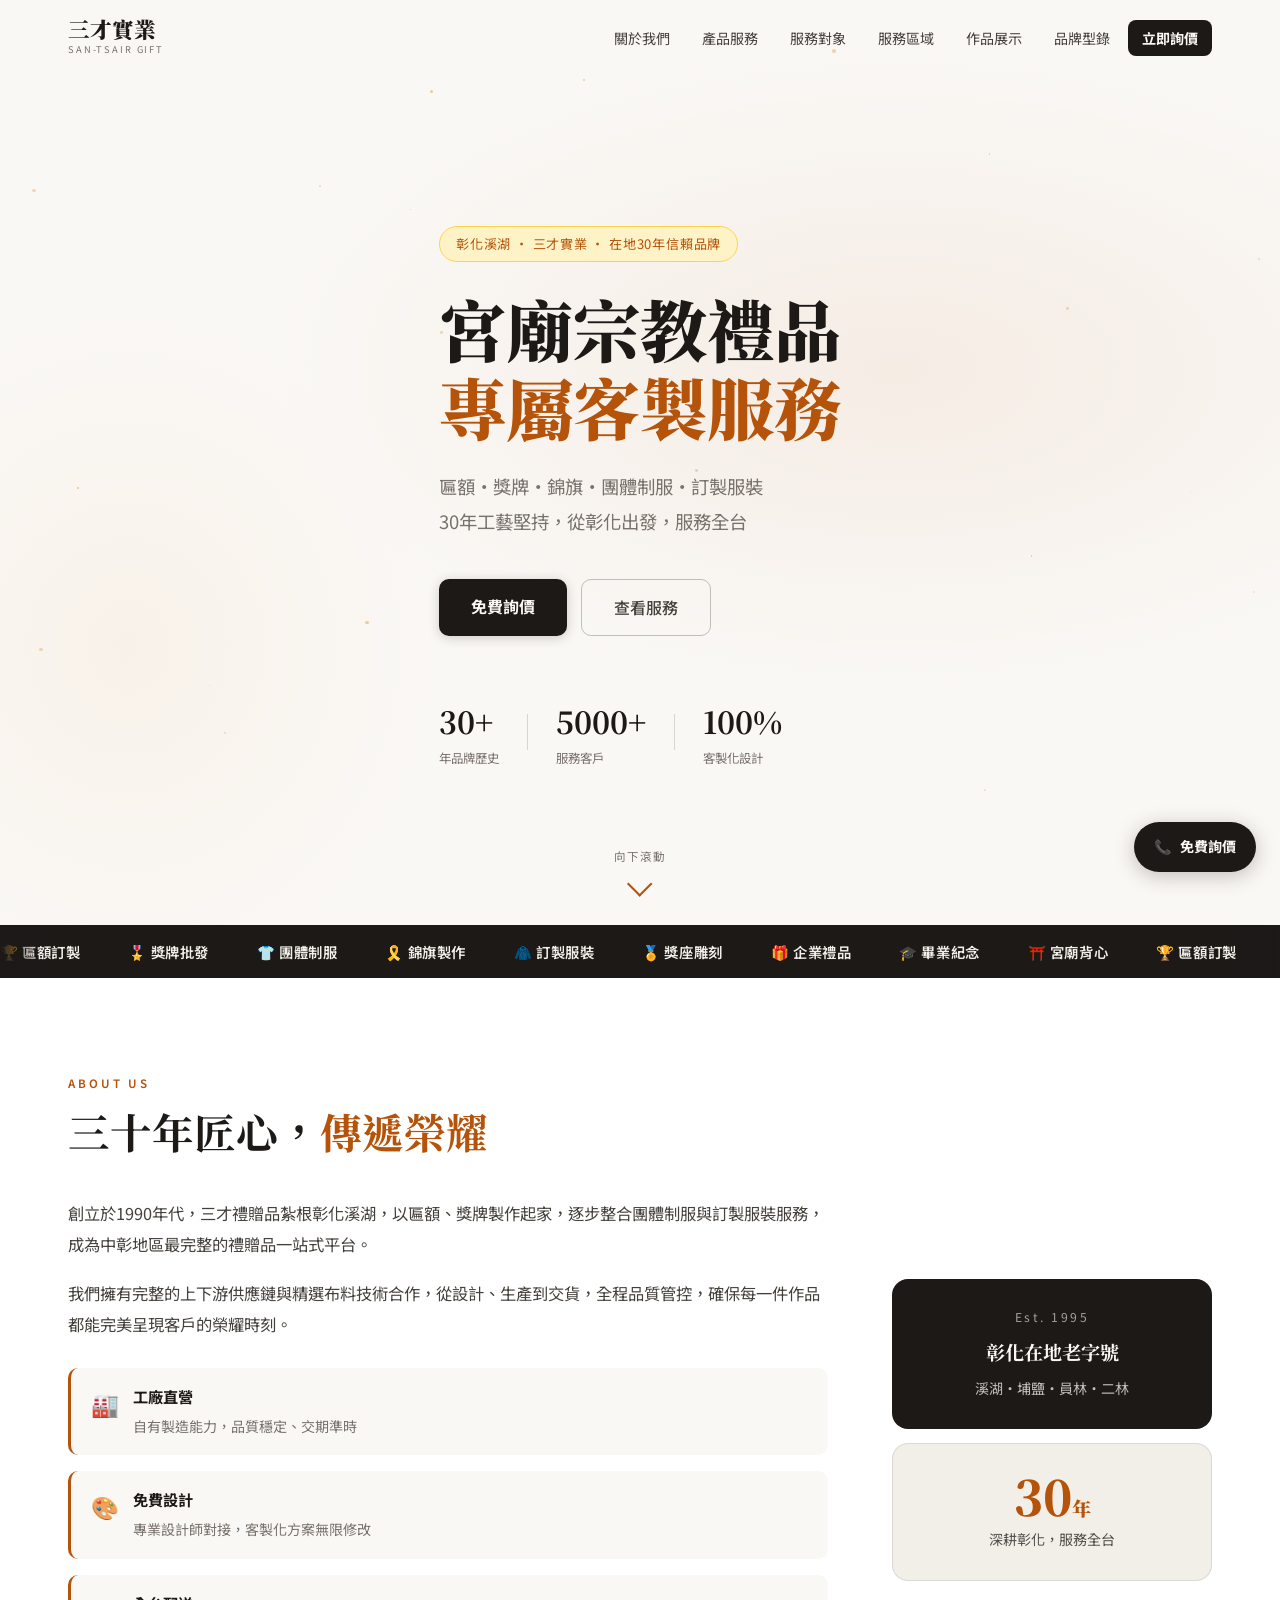
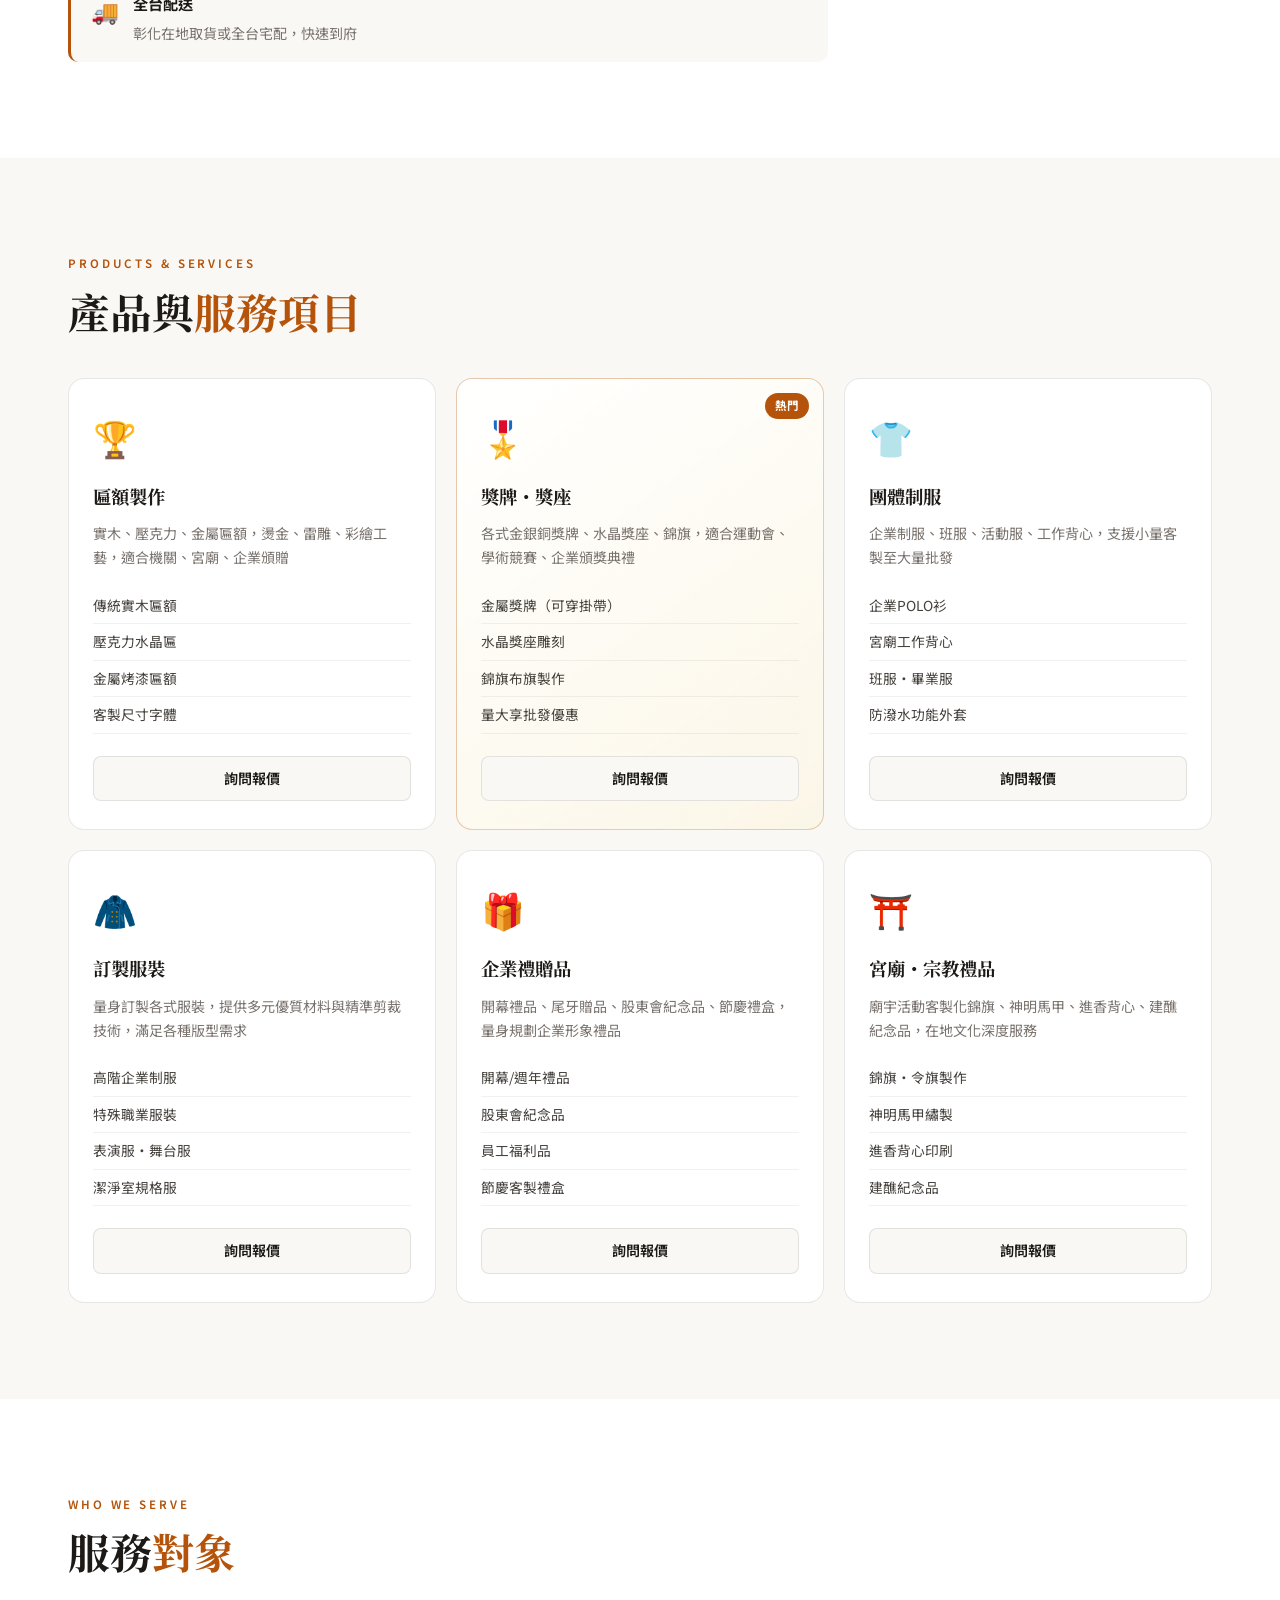
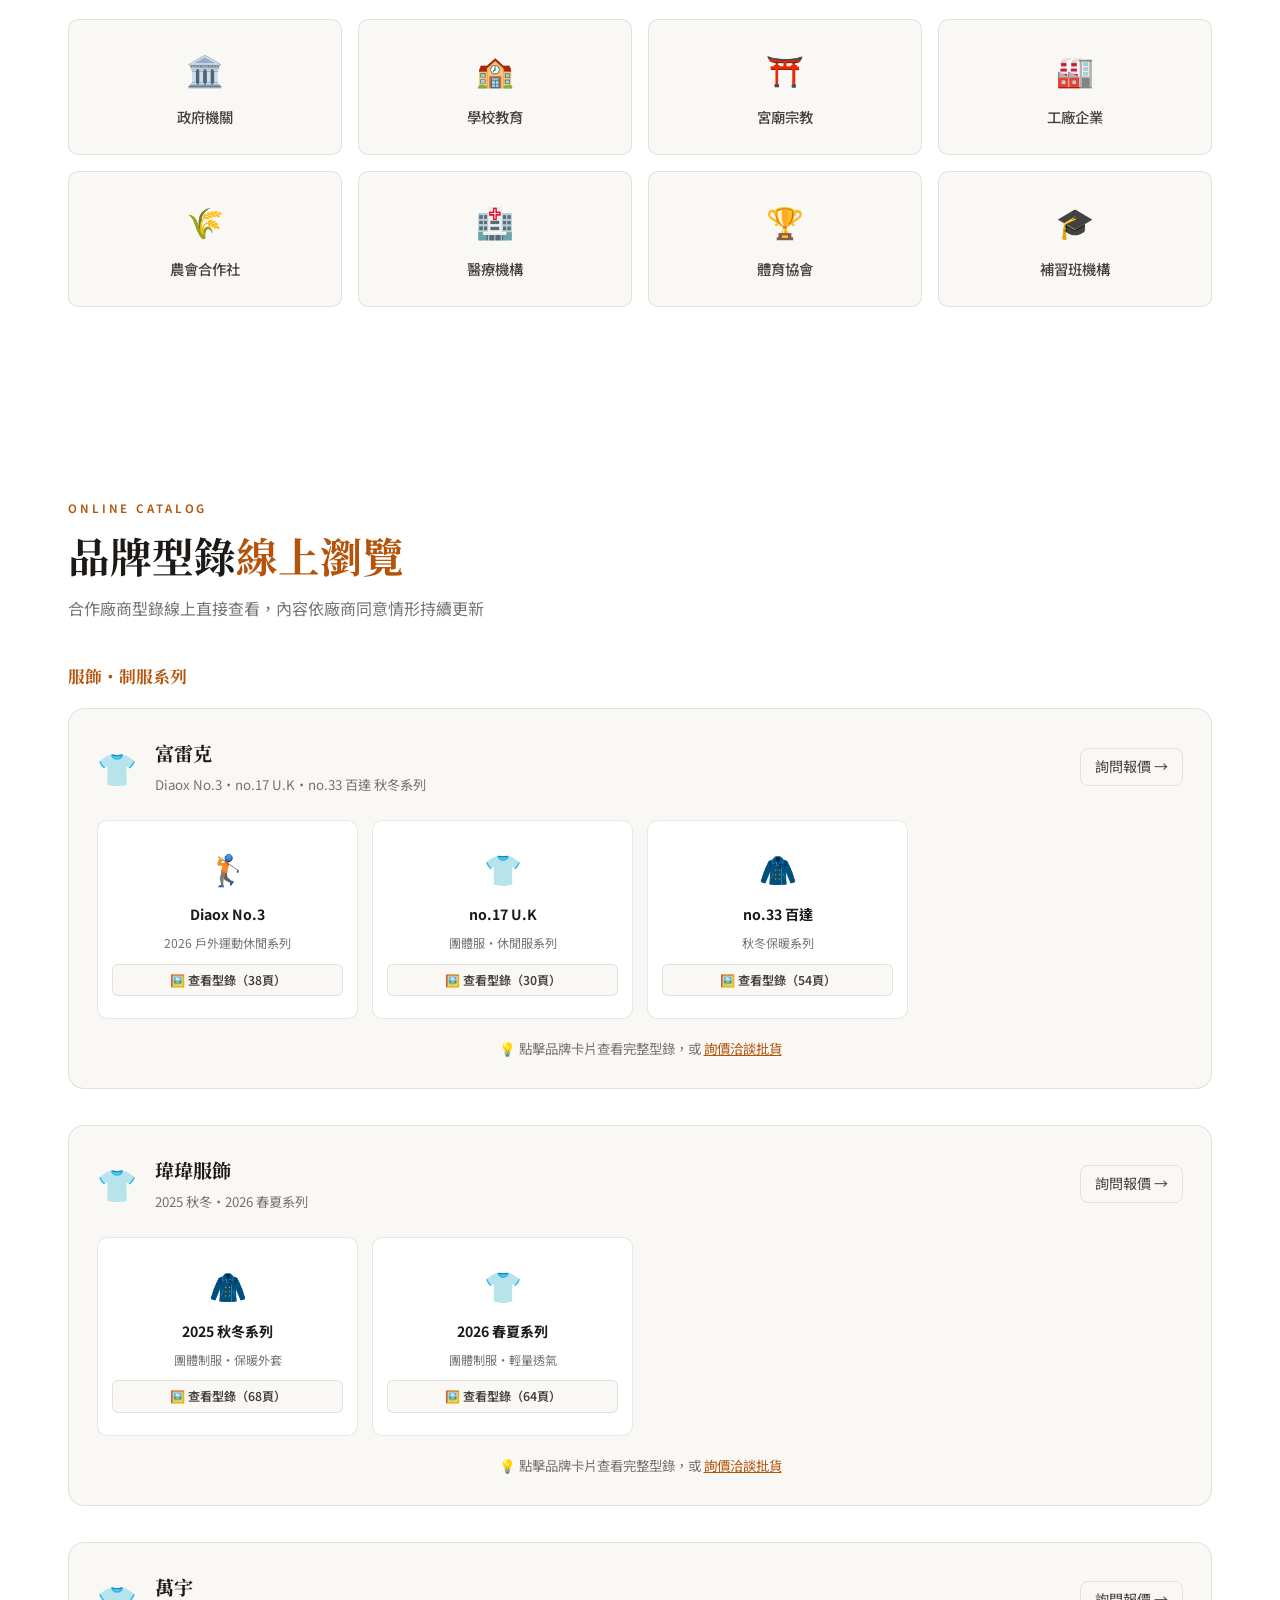
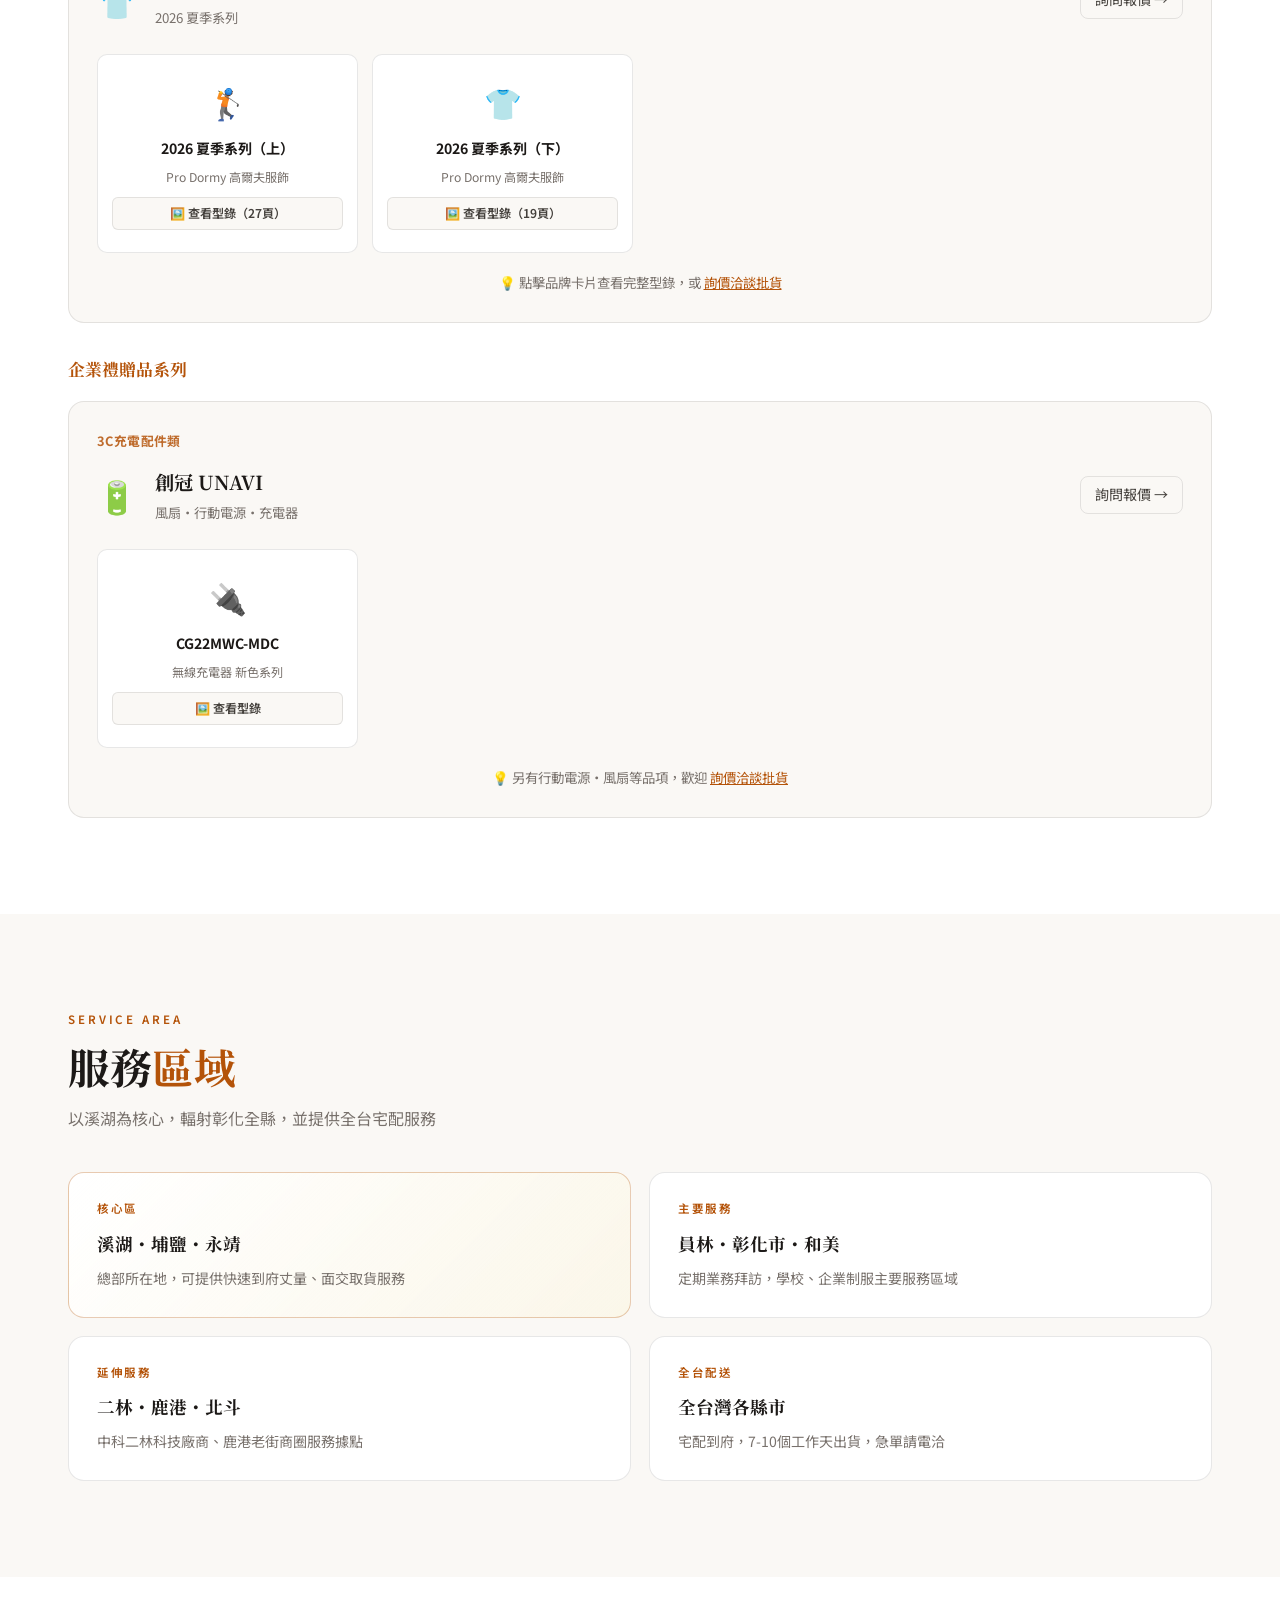
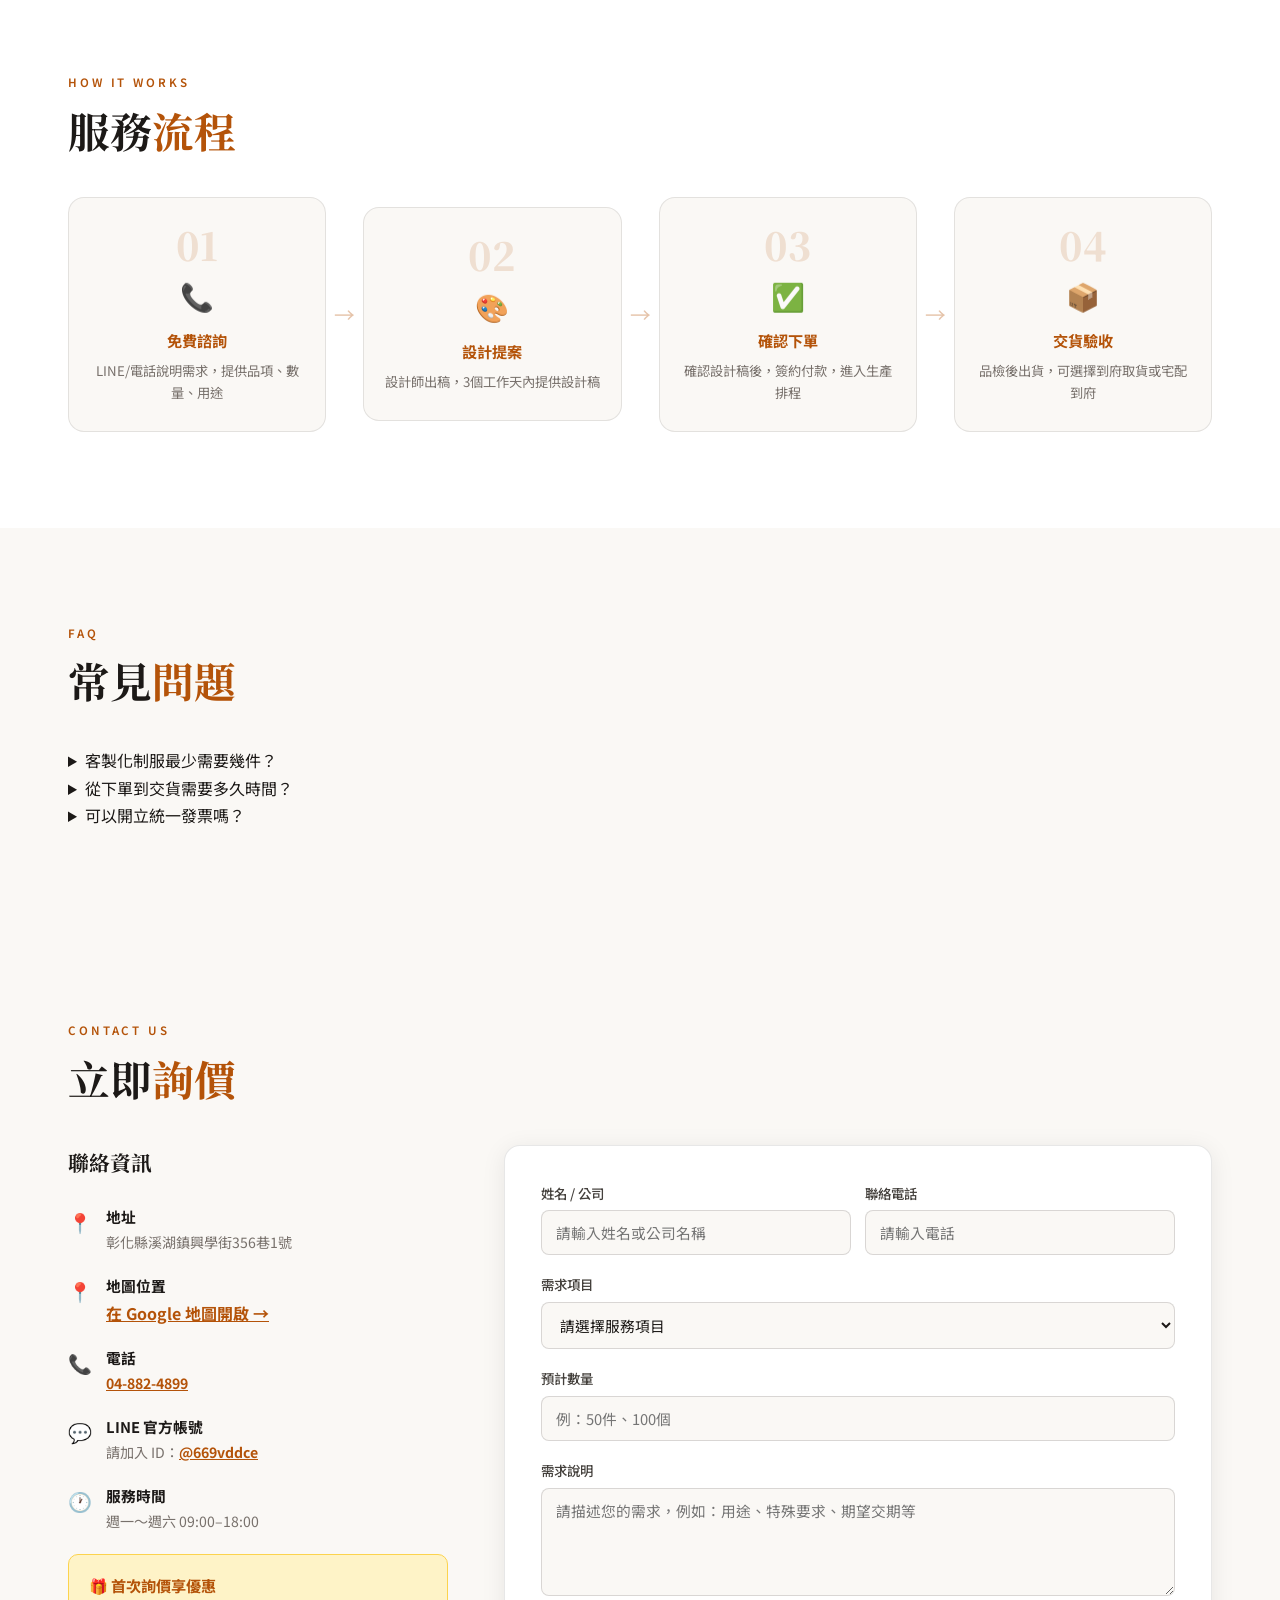
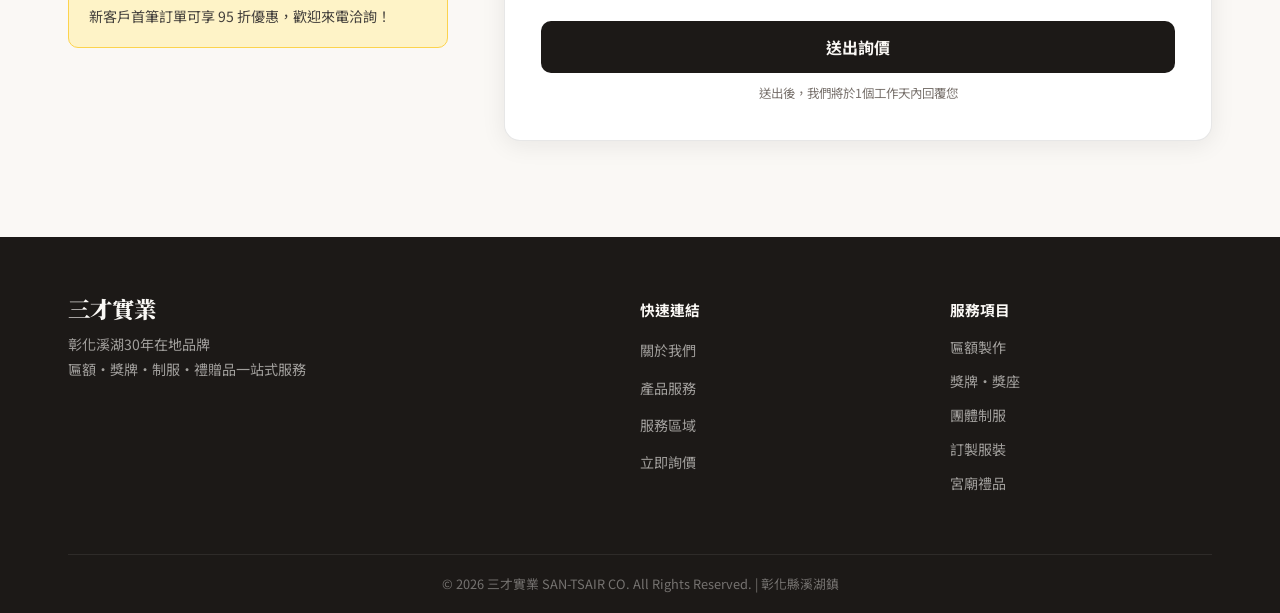
==== commit 0ff9cc67: "feat: 補齊 temple-gifts.html 聯絡資訊修正、新增 Product schema 標記與企業禮贈品初步分類 - temple-gifts.html 的 LocalBusiness" ====
--- a/temple-gifts.html
+++ b/temple-gifts.html
@@ -6,7 +6,7 @@
   <meta charset="UTF-8">
   <meta name="viewport" content="width=device-width, initial-scale=1.0">
   <meta name="description" content="三才實業｜彰化溪湖30年老字號，專業匾額、獎牌、團體制服、訂製服裝一站式服務。以三十年在地工藝提供高規格禮贈品、獎牌、客製化團體服裝與機能工裝，服務彰化、員林、二林、鹿港等全台地區。">
-  <meta name="keywords" content="彰化禮品,溪湖制服,匾額訂製,獎牌批發,團體服裝,彰化制服,客製化禮品">
+  <meta name="keywords" content="彰化禮品,溪湖制服,匾額訂製,獎牌批發,團體服裝,彰化制服,客製化禮品,企業禮贈品,開幕禮品,尾牙贈品,禮贈品批發,團體服訂製,高爾夫服飾批發">
   <meta property="og:title" content="三才實業｜彰化30年專業禮品制服">
   <meta property="og:description" content="彰化溪湖在地30年品牌，匾額獎牌+制服訂製一站式服務，特選機能與商務制服型錄線上瀏覽">
   <meta property="og:type" content="website">
@@ -31,12 +31,11 @@
     "alternateName": ["三才禮贈品", "SAN-TSAIR"],
     "description": "彰化溪湖30年在地品牌，專業匾額、獎牌、錦旗、團體制服、訂製服裝、宮廟禮品一站式服務",
     "url": "https://chendmjc-ui.github.io/SAN-TSAIR/",
-    "telephone": "+886-4-8821225",
-    "email": "santsair@example.com",
+    "telephone": "+886-4-8824899",
     "foundingDate": "1995",
     "address": {
       "@type": "PostalAddress",
-      "streetAddress": "溪湖鎮",
+      "streetAddress": "興學街356巷1號",
       "addressLocality": "溪湖鎮",
       "addressRegion": "彰化縣",
       "postalCode": "516",
@@ -44,8 +43,8 @@
     },
     "geo": {
       "@type": "GeoCoordinates",
-      "latitude": 23.9553,
-      "longitude": 120.4651
+      "latitude": 23.96296,
+      "longitude": 120.48195
     },
     "openingHoursSpecification": [
       {
@@ -103,6 +102,87 @@
     }]
   }
   </script>
+
+  <!-- JSON-LD Product Schema AEO/SEO — 僅列上架中廠商，不含價格 -->
+  <script type="application/ld+json">
+  {
+    "@context": "https://schema.org",
+    "@graph": [
+      {
+        "@type": "Product",
+        "name": "Diaox No.3",
+        "brand": {"@type": "Brand", "name": "Diaox No.3"},
+        "category": "團體服飾／戶外運動休閒系列",
+        "description": "2026 戶外運動休閒系列，POLO衫、機能服飾團體訂製",
+        "image": "https://chendmjc-ui.github.io/SAN-TSAIR/assets/images/catalog/fulaike/diaox-no3/page-01.webp",
+        "manufacturer": {"@type": "Organization", "name": "富雷克"}
+      },
+      {
+        "@type": "Product",
+        "name": "no.17 U.K",
+        "brand": {"@type": "Brand", "name": "no.17 U.K"},
+        "category": "團體服飾／休閒服系列",
+        "description": "團體服・休閒服系列訂製",
+        "image": "https://chendmjc-ui.github.io/SAN-TSAIR/assets/images/catalog/fulaike/no17-uk/page-01.webp",
+        "manufacturer": {"@type": "Organization", "name": "富雷克"}
+      },
+      {
+        "@type": "Product",
+        "name": "no.33 百達",
+        "brand": {"@type": "Brand", "name": "no.33 百達"},
+        "category": "團體服飾／秋冬保暖系列",
+        "description": "秋冬保暖系列團體服飾訂製",
+        "image": "https://chendmjc-ui.github.io/SAN-TSAIR/assets/images/catalog/fulaike/no33-baida/page-01.webp",
+        "manufacturer": {"@type": "Organization", "name": "富雷克"}
+      },
+      {
+        "@type": "Product",
+        "name": "瑋瑋服飾 2025秋冬系列",
+        "brand": {"@type": "Brand", "name": "瑋瑋服飾"},
+        "category": "團體服飾／保暖外套",
+        "description": "團體制服・保暖外套訂製系列",
+        "image": "https://chendmjc-ui.github.io/SAN-TSAIR/assets/images/catalog/weiwei/2025-fw/page-01.webp",
+        "manufacturer": {"@type": "Organization", "name": "瑋瑋服飾"}
+      },
+      {
+        "@type": "Product",
+        "name": "瑋瑋服飾 2026春夏系列",
+        "brand": {"@type": "Brand", "name": "瑋瑋服飾"},
+        "category": "團體服飾／輕量透氣",
+        "description": "團體制服・輕量透氣春夏系列",
+        "image": "https://chendmjc-ui.github.io/SAN-TSAIR/assets/images/catalog/weiwei/2026-ss/page-01.webp",
+        "manufacturer": {"@type": "Organization", "name": "瑋瑋服飾"}
+      },
+      {
+        "@type": "Product",
+        "name": "萬宇 2026夏季系列（上）",
+        "brand": {"@type": "Brand", "name": "Pro Dormy"},
+        "category": "高爾夫服飾",
+        "description": "Pro Dormy 高爾夫服飾團體訂製",
+        "image": "https://chendmjc-ui.github.io/SAN-TSAIR/assets/images/catalog/wanyu/2026-summer-1/page-01.webp",
+        "manufacturer": {"@type": "Organization", "name": "萬宇"}
+      },
+      {
+        "@type": "Product",
+        "name": "萬宇 2026夏季系列（下）",
+        "brand": {"@type": "Brand", "name": "Pro Dormy"},
+        "category": "高爾夫服飾",
+        "description": "Pro Dormy 高爾夫服飾團體訂製",
+        "image": "https://chendmjc-ui.github.io/SAN-TSAIR/assets/images/catalog/wanyu/2026-summer-2/page-01.webp",
+        "manufacturer": {"@type": "Organization", "name": "萬宇"}
+      },
+      {
+        "@type": "Product",
+        "name": "CG22MWC-MDC 無線充電器",
+        "brand": {"@type": "Brand", "name": "UNAVI"},
+        "category": "企業禮贈品／充電器",
+        "description": "無線充電器新色系列，企業禮贈方案",
+        "image": "https://chendmjc-ui.github.io/SAN-TSAIR/assets/images/catalog/unavi/cg22mwc-mdc.webp",
+        "manufacturer": {"@type": "Organization", "name": "創冠 UNAVI"}
+      }
+    ]
+  }
+  </script>
 </head>
 <body>
 
@@ -451,6 +531,7 @@
 
       <!-- 丹露實業：緊急下架，型錄圖含批發售價與箱入數，違反網站嚴禁公開物件價格規則（見 main.js VENDOR_ENABLED.danlu） -->
       <div class="supplier-block" data-vendor-toggle="danlu">
+        <h4 class="catalog-subcategory">廚房家品類</h4>
         <div class="supplier-header">
           <div class="supplier-logo">🎁</div>
           <div>
@@ -490,6 +571,7 @@
 
       <!-- 創冠 UNAVI -->
       <div class="supplier-block">
+        <h4 class="catalog-subcategory">3C充電配件類</h4>
         <div class="supplier-header">
           <div class="supplier-logo">🔋</div>
           <div>
@@ -511,6 +593,7 @@
 
       <!-- Maktar：已同意但要先看三才網站再決定，先做好保持關閉（見 main.js VENDOR_ENABLED.maktar） -->
       <div class="supplier-block" data-vendor-toggle="maktar">
+        <h4 class="catalog-subcategory">科技防丟・備份類</h4>
         <div class="supplier-header">
           <div class="supplier-logo">📱</div>
           <div>
@@ -538,6 +621,7 @@
 
       <!-- 光榮工藝社：尚未取得廠商同意、無實際素材，先用類別示意圖佔位並保持關閉（見 main.js VENDOR_ENABLED.guangrong） -->
       <div class="supplier-block" data-vendor-toggle="guangrong">
+        <h4 class="catalog-subcategory">匾額・獎牌工藝類</h4>
         <div class="supplier-header">
           <div class="supplier-logo">🏆</div>
           <div>
@@ -686,12 +770,12 @@
     <div class="contact-grid">
       <div class="contact-info">
         <h3>聯絡資訊</h3>
-        <div class="info-item"><span class="info-icon">📍</span><div><strong>地址</strong><p>彰化縣溪湖鎮（詳細地址請電洽）</p></div></div>
+        <div class="info-item"><span class="info-icon">📍</span><div><strong>地址</strong><p>彰化縣溪湖鎮興學街356巷1號</p></div></div>
         <div class="info-item"><span class="info-icon">📍</span><div><strong>地圖位置</strong>
-<iframe src="https://www.google.com/maps/embed?pb=!1m18!1m12!1m3!1d116347.11942127824!2d120.4024368!3d23.9712176!2m3!1f0!2f0!3f0!3m2!1i1024!2i768!4f13.1!3m3!1m2!1s0x346934c56abebf61%3A0xc36720e53a27f6e3!2z5b2w5YyW5Y6_5rqq5rmW6Y6u!5e0!3m2!1szh-TW!2stw!4v1700000000000!5m2!1szh-TW!2stw" width="100%" height="200" style="border:0; border-radius:8px; margin-top:10px;" allowfullscreen="" loading="lazy"></iframe>
+<a href="https://www.google.com/maps/search/?api=1&query=%E5%BD%B0%E5%8C%96%E7%B8%A3%E6%BA%AA%E6%B9%96%E9%8E%AE%E8%88%88%E5%AD%B8%E8%A1%97356%E5%B7%B71%E8%99%9F" target="_blank" class="accent-text" style="font-weight:700;">在 Google 地圖開啟 →</a>
 </div></div>
-        <div class="info-item"><span class="info-icon">📞</span><div><strong>電話</strong><p>請電洽詢問</p></div></div>
-        <div class="info-item"><span class="info-icon">💬</span><div><strong>LINE 官方帳號</strong><p>請搜尋「三才禮贈品」</p></div></div>
+        <div class="info-item"><span class="info-icon">📞</span><div><strong>電話</strong><p><a href="tel:+88648824899" class="accent-text" style="font-weight:700;">04-882-4899</a></p></div></div>
+        <div class="info-item"><span class="info-icon">💬</span><div><strong>LINE 官方帳號</strong><p>請加入 ID：<a href="https://line.me/R/ti/p/@669vddce" target="_blank" class="accent-text" style="font-weight:700;">@669vddce</a></p></div></div>
         <div class="info-item"><span class="info-icon">🕐</span><div><strong>服務時間</strong><p>週一～週六 09:00–18:00</p></div></div>
         <div class="contact-highlight">
           <strong>🎁 首次詢價享優惠</strong>
--- a/assets/css/style.min.css
+++ b/assets/css/style.min.css
@@ -1 +1 @@
-:root{--cream:#FAF8F5;--cream2:#F2EFE9;--cream3:#E8E4DC;--ink:#1C1917;--ink2:#44403C;--ink3:#78716C;--accent:#B45309;--accent2:#D97706;--accent-light:#FEF3C7;--accent-border:#FCD34D;--white:#FFFFFF;--radius:10px;--radius-lg:16px;--shadow:0 4px 24px rgba(28,25,23,0.08);--shadow-md:0 8px 40px rgba(28,25,23,0.12);--transition:0.25s ease;--border:1px solid rgba(28,25,23,0.1)}*,*::before,*::after{box-sizing:border-box;margin:0;padding:0}html{scroll-behavior:smooth;font-size:16px}body{font-family:'Noto Sans TC',sans-serif;background:var(--cream);color:var(--ink);line-height:1.7;overflow-x:hidden}.container{max-width:1200px;margin:0 auto;padding:0 28px}section{padding:96px 0}.section-label{font-size:.72rem;letter-spacing:.25em;color:var(--accent);text-transform:uppercase;margin-bottom:10px;font-weight:600}.section-title{font-family:'Noto Serif TC',serif;font-size:clamp(1.7rem,3.5vw,2.6rem);font-weight:700;line-height:1.3;margin-bottom:40px;color:var(--ink);word-break:keep-all}.section-sub{color:var(--ink3);font-size:1rem;margin-top:-28px;margin-bottom:40px}.accent-text{color:var(--accent)}.navbar{position:fixed;top:0;left:0;right:0;z-index:1000;padding:18px 0;transition:background .25s ease,box-shadow .25s ease}.navbar.scrolled{background:rgba(250,248,245,.97);box-shadow:0 1px 0 rgba(28,25,23,.08),0 4px 24px rgba(28,25,23,.08);backdrop-filter:blur(12px);padding:12px 0}.nav-inner{max-width:1200px;margin:0 auto;padding:0 28px;display:flex;align-items:center;justify-content:space-between}.logo{text-decoration:none;display:flex;flex-direction:column}.logo-zh{font-family:'Noto Serif TC',serif;font-size:1.35rem;font-weight:900;color:var(--ink);line-height:1}.logo-sub{font-size:.58rem;letter-spacing:.2em;color:var(--ink3);margin-top:2px}.nav-links{list-style:none;display:flex;gap:4px;align-items:center}.nav-links a{text-decoration:none;color:var(--ink2);font-size:.88rem;padding:8px 14px;border-radius:8px;transition:color .25s ease,background .25s ease}.nav-links a:hover{color:var(--accent);background:var(--accent-light)}.nav-cta{background:var(--ink)!important;color:var(--cream)!important;font-weight:700!important;border-radius:8px!important}.nav-cta:hover{background:var(--accent)!important;color:#fff!important}.hamburger{display:none;flex-direction:column;gap:5px;background:none;border:none;cursor:pointer;padding:4px}.hamburger span{display:block;width:24px;height:2px;background:var(--ink);border-radius:2px;transition:.25s ease}.hamburger.open span:nth-child(1){transform:translateY(7px) rotate(45deg)}.hamburger.open span:nth-child(2){opacity:0}.hamburger.open span:nth-child(3){transform:translateY(-7px) rotate(-45deg)}.hero{min-height:100vh;display:flex;align-items:center;position:relative;overflow:hidden;background:var(--cream)}.hero-bg{position:absolute;inset:0;background:radial-gradient(ellipse 70% 50% at 70% 40%,rgba(180,83,9,.07) 0%,transparent 70%),radial-gradient(ellipse 40% 60% at 10% 70%,rgba(217,119,6,.05) 0%,transparent 60%)}.hero-particles{position:absolute;inset:0;pointer-events:none}.particle{position:absolute;border-radius:50%;opacity:0;animation:float-up linear infinite;background:var(--accent2)}@keyframes float-up{0%{opacity:0;transform:translateY(0)}10%{opacity:.4}90%{opacity:.15}100%{opacity:0;transform:translateY(-100vh)}}.hero-content{position:relative;z-index:2;max-width:1200px;margin:0 auto;padding:130px 28px 60px}.hero-badge{display:inline-flex;align-items:center;gap:6px;background:var(--accent-light);border:1px solid var(--accent-border);color:var(--accent);padding:6px 16px;border-radius:100px;font-size:.82rem;letter-spacing:.06em;margin-bottom:28px;animation:fadeInDown .8s ease}.hero-title{font-family:'Noto Serif TC',serif;font-size:clamp(2.2rem,5.5vw,4.2rem);font-weight:900;line-height:1.15;color:var(--ink);margin-bottom:24px;animation:fadeInUp .9s ease .1s both}.hero-desc{font-size:clamp(1rem,1.8vw,1.15rem);color:var(--ink3);margin-bottom:40px;line-height:1.9;max-width:560px;animation:fadeInUp .9s ease .2s both}.hero-btns{display:flex;gap:14px;margin-bottom:60px;flex-wrap:wrap;animation:fadeInUp .9s ease .3s both}.btn-primary{background:var(--ink);color:var(--cream);padding:14px 32px;border-radius:var(--radius);font-weight:700;font-size:1rem;text-decoration:none;transition:.25s ease;box-shadow:0 2px 12px rgba(28,25,23,.2)}.btn-primary:hover{background:var(--accent);transform:translateY(-2px);box-shadow:0 6px 20px rgba(180,83,9,.3)}.btn-outline{border:1.5px solid rgba(28,25,23,.25);color:var(--ink2);padding:14px 32px;border-radius:var(--radius);font-weight:500;font-size:1rem;text-decoration:none;transition:.25s ease}.btn-outline:hover{border-color:var(--accent);color:var(--accent);background:var(--accent-light)}.hero-stats{display:flex;align-items:center;gap:28px;animation:fadeInUp .9s ease .4s both}.stat{display:flex;flex-direction:column}.stat-num{font-family:'Noto Serif TC',serif;font-size:1.9rem;font-weight:700;color:var(--ink)}.stat-label{font-size:.78rem;color:var(--ink3)}.stat-divider{width:1px;height:36px;background:rgba(28,25,23,.15)}.hero-scroll{position:absolute;bottom:32px;left:50%;transform:translateX(-50%);display:flex;flex-direction:column;align-items:center;gap:8px;color:var(--ink3);font-size:.72rem;letter-spacing:.1em}.scroll-arrow{width:18px;height:18px;border-right:2px solid var(--accent);border-bottom:2px solid var(--accent);transform:rotate(45deg);animation:bounce 1.5s infinite}@keyframes bounce{0%,100%{transform:rotate(45deg) translateY(0)}50%{transform:rotate(45deg) translateY(6px)}}.marquee-bar{background:var(--ink);padding:13px 0;overflow:hidden;white-space:nowrap;position:relative}.marquee-bar::before,.marquee-bar::after{content:"";position:absolute;top:0;bottom:0;width:40px;z-index:2}.marquee-bar::before{left:0;background:linear-gradient(to right,var(--ink),transparent)}.marquee-bar::after{right:0;background:linear-gradient(to left,var(--ink),transparent)}.marquee-track{display:inline-flex;gap:48px;animation:marquee 26s linear infinite}.marquee-track span{color:var(--cream2);font-weight:600;font-size:.9rem;letter-spacing:.04em}@keyframes marquee{0%{transform:translateX(0)}100%{transform:translateX(-50%)}}.about{background:var(--white)}.about-grid{display:grid;grid-template-columns:1fr 320px;gap:64px;align-items:center}.about-text p{color:var(--ink2);margin-bottom:18px;font-size:1.02rem;line-height:1.9}.about-features{margin-top:28px;display:flex;flex-direction:column;gap:16px}.feature-item{display:flex;align-items:flex-start;gap:14px;background:var(--cream);padding:16px 20px;border-radius:var(--radius);border-left:3px solid var(--accent)}.feature-icon{font-size:1.4rem;flex-shrink:0}.feature-item strong{color:var(--ink);display:block;margin-bottom:3px;font-size:.95rem}.feature-item p{color:var(--ink3);font-size:.88rem;margin:0}.about-visual{display:flex;flex-direction:column;gap:14px}.about-card{padding:28px;border-radius:var(--radius-lg);text-align:center}.about-card.gold{background:var(--ink);color:var(--cream)}.about-card.dark{background:var(--cream2);border:var(--border)}.card-year{font-size:.76rem;letter-spacing:.2em;margin-bottom:8px;opacity:.6}.card-title{font-family:'Noto Serif TC',serif;font-size:1.2rem;font-weight:700}.card-desc{font-size:.88rem;opacity:.75;margin-top:8px}.card-num{font-family:'Noto Serif TC',serif;font-size:3rem;font-weight:900;color:var(--accent);line-height:1}.card-num small{font-size:1.2rem}.products{background:var(--cream)}.products-grid{display:grid;grid-template-columns:repeat(3,1fr);gap:20px}.product-card{background:var(--white);border:var(--border);border-radius:var(--radius-lg);padding:28px 24px;position:relative;transition:transform .25s ease,box-shadow .25s ease,border-color .25s ease;animation:fadeInUp .6s ease var(--delay) both}.product-card:hover{transform:translateY(-5px);box-shadow:var(--shadow-md);border-color:rgba(180,83,9,.2)}.product-card.featured{border-color:rgba(180,83,9,.3);background:linear-gradient(145deg,#fff,rgba(254,243,199,.3))}.featured-tag{position:absolute;top:14px;right:14px;background:var(--accent);color:#fff;font-size:.72rem;font-weight:700;padding:3px 10px;border-radius:100px}.product-icon{font-size:2.2rem;margin-bottom:14px}.product-card h3{font-family:'Noto Serif TC',serif;font-size:1.15rem;color:var(--ink);margin-bottom:10px}.product-card p{color:var(--ink3);font-size:.88rem;margin-bottom:18px;line-height:1.7}.product-list{list-style:none;margin-bottom:22px}.product-list li{color:var(--ink2);font-size:.86rem;padding:6px 0;border-bottom:1px solid rgba(28,25,23,.06);display:flex;align-items:center;gap:8px}.product-list li::before{content:›;color:var(--accent);font-size:.8rem;font-weight:700}.card-btn{display:block;text-align:center;background:var(--cream);border:var(--border);color:var(--ink);padding:10px;border-radius:8px;text-decoration:none;font-size:.88rem;font-weight:600;transition:.25s ease}.card-btn:hover{background:var(--ink);color:var(--cream);border-color:var(--ink)}.clients{background:var(--white)}.clients-grid{display:grid;grid-template-columns:repeat(4,1fr);gap:16px}.client-item{background:var(--cream);border:var(--border);border-radius:var(--radius);padding:24px 16px;display:flex;flex-direction:column;align-items:center;gap:10px;text-align:center;transition:.25s ease;cursor:default}.client-item:hover{border-color:rgba(180,83,9,.3);background:var(--accent-light);transform:translateY(-3px)}.c-icon{font-size:1.9rem}.client-item span:last-child{font-size:.9rem;color:var(--ink2);font-weight:500}.area{background:var(--cream)}.area-grid{display:grid;grid-template-columns:repeat(2,1fr);gap:18px}.area-card{background:var(--white);border:var(--border);border-radius:var(--radius-lg);padding:26px 28px;transition:.25s ease}.area-card:hover{border-color:rgba(180,83,9,.25);transform:translateY(-3px);box-shadow:var(--shadow)}.area-card.core{border-color:rgba(180,83,9,.3);background:linear-gradient(135deg,#fff,rgba(254,243,199,.25))}.area-tag{font-size:.72rem;letter-spacing:.15em;color:var(--accent);margin-bottom:10px;font-weight:600;text-transform:uppercase}.area-card h3{font-family:'Noto Serif TC',serif;font-size:1.1rem;color:var(--ink);margin-bottom:8px}.area-card p{color:var(--ink3);font-size:.88rem}.process{background:var(--white)}.process-steps{display:flex;align-items:center;gap:8px}.step{flex:1;background:var(--cream);border-radius:var(--radius-lg);padding:28px 20px;text-align:center;border:var(--border);transition:.25s ease}.step:hover{border-color:rgba(180,83,9,.25);transform:translateY(-3px);box-shadow:var(--shadow)}.step-num{font-family:'Noto Serif TC',serif;font-size:2.4rem;font-weight:900;color:rgba(180,83,9,.15);line-height:1;margin-bottom:8px}.step-icon{font-size:1.7rem;margin-bottom:10px}.step h4{color:var(--accent);font-size:.95rem;margin-bottom:6px}.step p{color:var(--ink3);font-size:.83rem;line-height:1.6}.step-arrow{font-size:1.3rem;color:rgba(180,83,9,.35);flex-shrink:0}.contact{background:var(--cream)}.contact-grid{display:grid;grid-template-columns:380px 1fr;gap:56px;align-items:start}.contact-info h3{font-family:'Noto Serif TC',serif;font-size:1.3rem;color:var(--ink);margin-bottom:24px}.info-item{display:flex;gap:14px;margin-bottom:18px;align-items:flex-start}.info-icon{font-size:1.2rem;flex-shrink:0;margin-top:2px}.info-item strong{display:block;color:var(--ink);margin-bottom:2px;font-size:.92rem}.info-item p{color:var(--ink3);font-size:.88rem;margin:0}.contact-highlight{background:var(--accent-light);border:1px solid var(--accent-border);border-radius:var(--radius);padding:18px 20px;margin-top:20px}.contact-highlight strong{color:var(--accent);display:block;margin-bottom:6px;font-size:.95rem}.contact-highlight p{color:var(--ink2);font-size:.88rem}.contact-form{background:var(--white);border:var(--border);border-radius:var(--radius-lg);padding:36px;box-shadow:var(--shadow)}.form-row{display:grid;grid-template-columns:1fr 1fr;gap:14px}.form-group{margin-bottom:18px}.form-group label{display:block;font-size:.84rem;color:var(--ink2);margin-bottom:6px;font-weight:500}.form-group input,.form-group select,.form-group textarea{width:100%;background:var(--cream);border:1px solid rgba(28,25,23,.15);border-radius:8px;padding:11px 14px;color:var(--ink);font-family:'Noto Sans TC',sans-serif;font-size:.92rem;transition:border-color .25s ease;outline:none;resize:vertical}.form-group input:focus,.form-group select:focus,.form-group textarea:focus{border-color:var(--accent);background:var(--white)}.form-group select option{background:var(--white)}.btn-submit{width:100%;background:var(--ink);color:var(--cream);border:none;border-radius:var(--radius);padding:14px;font-size:1rem;font-weight:700;cursor:pointer;transition:.25s ease;font-family:'Noto Sans TC',sans-serif}.btn-submit:hover{background:var(--accent);transform:translateY(-2px);box-shadow:0 6px 20px rgba(180,83,9,.3)}.form-note{text-align:center;color:var(--ink3);font-size:.78rem;margin-top:10px}.footer{background:var(--ink);padding:60px 0 0;color:var(--cream2)}.footer-grid{display:grid;grid-template-columns:2fr 1fr 1fr;gap:48px;padding-bottom:48px}.footer-brand .logo-zh{font-family:'Noto Serif TC',serif;font-size:1.4rem;font-weight:900;color:var(--cream);margin-bottom:12px}.footer-brand p{color:rgba(250,248,245,.6);font-size:.88rem;line-height:1.8}.footer-links h4,.footer-services h4{color:var(--cream);margin-bottom:14px;font-size:.92rem}.footer-links ul,.footer-services ul{list-style:none}.footer-links li,.footer-services li{margin-bottom:10px}.footer-links a{color:rgba(250,248,245,.6);text-decoration:none;font-size:.88rem;transition:color .25s ease}.footer-links a:hover{color:var(--accent2)}.footer-services li{color:rgba(250,248,245,.6);font-size:.88rem}.footer-bottom{border-top:1px solid rgba(250,248,245,.08);padding:18px 0;text-align:center;color:rgba(250,248,245,.4);font-size:.8rem}.floating-btn{position:fixed;bottom:28px;right:24px;background:var(--ink);color:var(--cream);border-radius:100px;padding:13px 20px;display:flex;align-items:center;gap:8px;text-decoration:none;font-weight:700;font-size:.88rem;box-shadow:0 4px 20px rgba(28,25,23,.25);transition:.25s ease;z-index:999;animation:pulse-ink 3s infinite}.floating-btn:hover{background:var(--accent);transform:scale(1.04);box-shadow:0 6px 28px rgba(180,83,9,.4)}@keyframes pulse-ink{0%,100%{box-shadow:0 4px 20px rgba(28,25,23,.25)}50%{box-shadow:0 4px 32px rgba(28,25,23,.4)}}@keyframes fadeInUp{from{opacity:0;transform:translateY(22px)}to{opacity:1;transform:translateY(0)}}@keyframes fadeInDown{from{opacity:0;transform:translateY(-14px)}to{opacity:1;transform:translateY(0)}}.reveal{opacity:0;transform:translateY(18px);transition:opacity .6s ease,transform .6s ease}.reveal.visible{opacity:1;transform:none}.catalog-section{background:var(--white)}.catalog-category-title{font-family:'Noto Serif TC',serif;font-size:1.05rem;font-weight:700;color:var(--accent);margin:32px 0 18px}.catalog-category-title:first-of-type{margin-top:0}.catalog-suppliers{display:flex;flex-direction:column;gap:36px}.supplier-block{background:var(--cream);border:var(--border);border-radius:var(--radius-lg);padding:28px}.supplier-header{display:flex;align-items:center;gap:18px;margin-bottom:24px;flex-wrap:wrap}.supplier-logo{font-size:2rem}.supplier-header h3{font-family:'Noto Serif TC',serif;font-size:1.2rem;color:var(--ink);margin-bottom:4px}.supplier-header p{color:var(--ink3);font-size:.83rem}.supplier-tag{background:var(--accent-light);border:1px solid var(--accent-border);color:var(--accent);font-size:.7rem;padding:2px 10px;border-radius:100px;margin-left:8px;font-weight:400}.supplier-web{margin-left:auto;color:var(--ink2);text-decoration:none;font-size:.88rem;border:var(--border);padding:6px 14px;border-radius:8px;transition:.25s ease;white-space:nowrap}.supplier-web:hover{background:var(--ink);color:var(--cream);border-color:var(--ink)}.brand-cards{display:grid;grid-template-columns:repeat(4,1fr);gap:14px;margin-bottom:18px}.brand-card{background:var(--white);border:var(--border);border-radius:var(--radius);padding:22px 14px;text-align:center;cursor:pointer;transition:.25s ease;position:relative;overflow:hidden}.brand-card::after{content:;position:absolute;bottom:0;left:0;right:0;height:3px;background:var(--accent);transform:scaleX(0);transition:transform .25s ease}.brand-card:hover{border-color:rgba(180,83,9,.3);transform:translateY(-4px);box-shadow:var(--shadow-md)}.brand-card:hover::after{transform:scaleX(1)}.brand-logo{font-size:1.9rem;margin-bottom:8px}.brand-name{font-weight:700;color:var(--ink);font-size:.88rem;margin-bottom:7px}.brand-desc{color:var(--ink3);font-size:.76rem;line-height:1.6;margin-bottom:10px}.brand-action{background:var(--cream);border:var(--border);color:var(--ink2);font-size:.76rem;padding:5px 10px;border-radius:6px;font-weight:600}.brand-card:hover .brand-action{background:var(--accent);color:#fff;border-color:var(--accent)}.catalog-note{color:var(--ink3);font-size:.84rem;text-align:center;margin-top:4px}.catalog-note a{color:var(--accent);text-decoration:underline}.catalog-pdf-modal{position:fixed;inset:0;background:rgba(28,25,23,.75);z-index:2000;display:none;align-items:center;justify-content:center;padding:16px;backdrop-filter:blur(8px)}.catalog-pdf-modal.open{display:flex}.pdf-modal-inner{background:var(--white);border:var(--border);border-radius:var(--radius-lg);width:100%;max-width:960px;max-height:90vh;display:flex;flex-direction:column;overflow:hidden;box-shadow:0 24px 80px rgba(28,25,23,.2)}.pdf-modal-header{display:flex;align-items:center;justify-content:space-between;padding:14px 22px;border-bottom:var(--border);background:var(--cream)}#pdfModalTitle{font-weight:700;color:var(--ink);font-size:.95rem}.close-btn{background:rgba(28,25,23,.07);border:none;color:var(--ink);width:30px;height:30px;border-radius:50%;cursor:pointer;font-size:.95rem;transition:.25s ease}.close-btn:hover{background:rgba(28,25,23,.15)}.pdf-modal-body{flex:1;min-height:0}.pdf-modal-body iframe{width:100%;height:65vh;display:block}.pdf-fallback{padding:40px;text-align:center}.pdf-fallback p{color:var(--ink3);margin-bottom:16px}.pdf-modal-footer{padding:14px 22px;border-top:var(--border);display:flex;gap:10px;justify-content:flex-end;background:var(--cream)}.gallery-viewer{position:relative;height:65vh;background:var(--cream2);display:flex;align-items:center;justify-content:center;overflow:hidden}.gallery-viewer img{max-width:100%;max-height:100%;object-fit:contain;user-select:none}.gallery-nav{position:absolute;top:50%;transform:translateY(-50%);background:rgba(28,25,23,.55);color:#fff;border:none;width:42px;height:42px;border-radius:50%;font-size:1.4rem;cursor:pointer;transition:.2s ease;display:flex;align-items:center;justify-content:center}.gallery-nav:hover{background:rgba(28,25,23,.8)}.gallery-nav:disabled{opacity:.3;cursor:default}.gallery-nav.prev{left:14px}.gallery-nav.next{right:14px}.gallery-counter{position:absolute;bottom:12px;left:50%;transform:translateX(-50%);background:rgba(28,25,23,.6);color:#fff;font-size:.78rem;padding:4px 12px;border-radius:100px}@media(max-width:1024px){.products-grid{grid-template-columns:repeat(2,1fr)}.about-grid{grid-template-columns:1fr}.about-visual{flex-direction:row}.contact-grid{grid-template-columns:1fr}}@media(max-width:900px){.brand-cards{grid-template-columns:repeat(2,1fr)}}@media(max-width:768px){section{padding:60px 0}.nav-links{display:none;position:fixed;top:60px;left:0;right:0;background:rgba(250,248,245,.98);flex-direction:column;padding:20px;gap:4px;backdrop-filter:blur(12px);border-bottom:var(--border);box-shadow:var(--shadow-md)}.nav-links.open{display:flex}.nav-links a{width:100%;padding:12px 16px}.hamburger{display:flex}.hero-content{padding:100px 24px 56px}.hero-stats{gap:16px}.stat-num{font-size:1.5rem}.products-grid{grid-template-columns:1fr}.clients-grid{grid-template-columns:repeat(2,1fr)}.area-grid{grid-template-columns:1fr}.process-steps{flex-direction:column}.step-arrow{transform:rotate(90deg)}.contact-grid{grid-template-columns:1fr}.form-row{grid-template-columns:1fr}.footer-grid{grid-template-columns:1fr;gap:28px}.about-visual{flex-direction:column}.fb-text{display:none}body{padding-bottom:80px}.floating-btn{width:50px;height:50px;border-radius:50%;padding:0;justify-content:center;bottom:16px;right:16px}.floating-btn span:first-child{font-size:1.3rem}.brand-cards{grid-template-columns:repeat(2,1fr)}.pdf-modal-footer{flex-direction:column}}@media(max-width:480px){.hero-title{font-size:2rem}.hero-btns{flex-direction:column;gap:12px}.btn-primary,.btn-outline{width:100%;text-align:center;padding:14px 24px}.section-title{font-size:1.55rem}.brand-cards{grid-template-columns:1fr}}@media(max-width:375px){.container{padding:0 16px}.hero-content{padding:88px 16px 48px}.hero-title{font-size:1.75rem;line-height:1.2}.hero-badge{font-size:.72rem;padding:5px 12px}.hero-desc{font-size:.9rem}.hero-stats{flex-direction:column;align-items:flex-start;gap:12px}.stat-divider{display:none}.section-title{font-size:1.4rem}.nav-inner{padding:0 16px}.logo-zh{font-size:1.15rem}.floating-btn{bottom:16px;right:14px}.contact-form{padding:24px 18px}.form-group input,.form-group select,.form-group textarea{font-size:.88rem}.product-card{padding:22px 18px}.brand-cards{grid-template-columns:1fr}.supplier-mini{flex-wrap:wrap}.sm-btn{margin-left:0;margin-top:6px}}[data-theme="dark"]{--cream:#121212;--cream2:#1E1E1E;--cream3:#2D2D2D;--ink:#F5F5F5;--ink2:#E0E0E0;--ink3:#A0A0A0;--white:#181818;--border:1px solid rgba(255,255,255,0.1)}.theme-toggle{background:transparent;border:none;font-size:1.4rem;cursor:pointer;padding:5px;margin-right:10px}.filter-btn{padding:8px 16px;border:var(--border);border-radius:20px;background:var(--white);color:var(--ink);cursor:pointer;transition:0.3s}.filter-btn.active,.filter-btn:hover{background:var(--ink);color:var(--cream)}.line-float-btn{position:fixed;bottom:80px;right:16px;background:#00B900;width:50px;height:50px;border-radius:50%;display:flex;align-items:center;justify-content:center;box-shadow:0 4px 12px rgba(0,185,0,0.4);z-index:998;transition:transform 0.2s ease,box-shadow 0.2s ease}.line-float-btn:hover{transform:scale(1.08);box-shadow:0 6px 16px rgba(0,185,0,0.5)}@media(max-width:768px){.line-float-btn{bottom:80px}}+:root{--cream:#FAF8F5;--cream2:#F2EFE9;--cream3:#E8E4DC;--ink:#1C1917;--ink2:#44403C;--ink3:#78716C;--accent:#B45309;--accent2:#D97706;--accent-light:#FEF3C7;--accent-border:#FCD34D;--white:#FFFFFF;--radius:10px;--radius-lg:16px;--shadow:0 4px 24px rgba(28,25,23,0.08);--shadow-md:0 8px 40px rgba(28,25,23,0.12);--transition:0.25s ease;--border:1px solid rgba(28,25,23,0.1)}*,*::before,*::after{box-sizing:border-box;margin:0;padding:0}html{scroll-behavior:smooth;font-size:16px}body{font-family:'Noto Sans TC',sans-serif;background:var(--cream);color:var(--ink);line-height:1.7;overflow-x:hidden}.container{max-width:1200px;margin:0 auto;padding:0 28px}section{padding:96px 0}.section-label{font-size:.72rem;letter-spacing:.25em;color:var(--accent);text-transform:uppercase;margin-bottom:10px;font-weight:600}.section-title{font-family:'Noto Serif TC',serif;font-size:clamp(1.7rem,3.5vw,2.6rem);font-weight:700;line-height:1.3;margin-bottom:40px;color:var(--ink);word-break:keep-all}.section-sub{color:var(--ink3);font-size:1rem;margin-top:-28px;margin-bottom:40px}.accent-text{color:var(--accent)}.navbar{position:fixed;top:0;left:0;right:0;z-index:1000;padding:18px 0;transition:background .25s ease,box-shadow .25s ease}.navbar.scrolled{background:rgba(250,248,245,.97);box-shadow:0 1px 0 rgba(28,25,23,.08),0 4px 24px rgba(28,25,23,.08);backdrop-filter:blur(12px);padding:12px 0}.nav-inner{max-width:1200px;margin:0 auto;padding:0 28px;display:flex;align-items:center;justify-content:space-between}.logo{text-decoration:none;display:flex;flex-direction:column}.logo-zh{font-family:'Noto Serif TC',serif;font-size:1.35rem;font-weight:900;color:var(--ink);line-height:1}.logo-sub{font-size:.58rem;letter-spacing:.2em;color:var(--ink3);margin-top:2px}.nav-links{list-style:none;display:flex;gap:4px;align-items:center}.nav-links a{text-decoration:none;color:var(--ink2);font-size:.88rem;padding:8px 14px;border-radius:8px;transition:color .25s ease,background .25s ease}.nav-links a:hover{color:var(--accent);background:var(--accent-light)}.nav-cta{background:var(--ink)!important;color:var(--cream)!important;font-weight:700!important;border-radius:8px!important}.nav-cta:hover{background:var(--accent)!important;color:#fff!important}.hamburger{display:none;flex-direction:column;gap:5px;background:none;border:none;cursor:pointer;padding:4px}.hamburger span{display:block;width:24px;height:2px;background:var(--ink);border-radius:2px;transition:.25s ease}.hamburger.open span:nth-child(1){transform:translateY(7px) rotate(45deg)}.hamburger.open span:nth-child(2){opacity:0}.hamburger.open span:nth-child(3){transform:translateY(-7px) rotate(-45deg)}.hero{min-height:100vh;display:flex;align-items:center;position:relative;overflow:hidden;background:var(--cream)}.hero-bg{position:absolute;inset:0;background:radial-gradient(ellipse 70% 50% at 70% 40%,rgba(180,83,9,.07) 0%,transparent 70%),radial-gradient(ellipse 40% 60% at 10% 70%,rgba(217,119,6,.05) 0%,transparent 60%)}.hero-particles{position:absolute;inset:0;pointer-events:none}.particle{position:absolute;border-radius:50%;opacity:0;animation:float-up linear infinite;background:var(--accent2)}@keyframes float-up{0%{opacity:0;transform:translateY(0)}10%{opacity:.4}90%{opacity:.15}100%{opacity:0;transform:translateY(-100vh)}}.hero-content{position:relative;z-index:2;max-width:1200px;margin:0 auto;padding:130px 28px 60px}.hero-badge{display:inline-flex;align-items:center;gap:6px;background:var(--accent-light);border:1px solid var(--accent-border);color:var(--accent);padding:6px 16px;border-radius:100px;font-size:.82rem;letter-spacing:.06em;margin-bottom:28px;animation:fadeInDown .8s ease}.hero-title{font-family:'Noto Serif TC',serif;font-size:clamp(2.2rem,5.5vw,4.2rem);font-weight:900;line-height:1.15;color:var(--ink);margin-bottom:24px;animation:fadeInUp .9s ease .1s both}.hero-desc{font-size:clamp(1rem,1.8vw,1.15rem);color:var(--ink3);margin-bottom:40px;line-height:1.9;max-width:560px;animation:fadeInUp .9s ease .2s both}.hero-btns{display:flex;gap:14px;margin-bottom:60px;flex-wrap:wrap;animation:fadeInUp .9s ease .3s both}.btn-primary{background:var(--ink);color:var(--cream);padding:14px 32px;border-radius:var(--radius);font-weight:700;font-size:1rem;text-decoration:none;transition:.25s ease;box-shadow:0 2px 12px rgba(28,25,23,.2)}.btn-primary:hover{background:var(--accent);transform:translateY(-2px);box-shadow:0 6px 20px rgba(180,83,9,.3)}.btn-outline{border:1.5px solid rgba(28,25,23,.25);color:var(--ink2);padding:14px 32px;border-radius:var(--radius);font-weight:500;font-size:1rem;text-decoration:none;transition:.25s ease}.btn-outline:hover{border-color:var(--accent);color:var(--accent);background:var(--accent-light)}.hero-stats{display:flex;align-items:center;gap:28px;animation:fadeInUp .9s ease .4s both}.stat{display:flex;flex-direction:column}.stat-num{font-family:'Noto Serif TC',serif;font-size:1.9rem;font-weight:700;color:var(--ink)}.stat-label{font-size:.78rem;color:var(--ink3)}.stat-divider{width:1px;height:36px;background:rgba(28,25,23,.15)}.hero-scroll{position:absolute;bottom:32px;left:50%;transform:translateX(-50%);display:flex;flex-direction:column;align-items:center;gap:8px;color:var(--ink3);font-size:.72rem;letter-spacing:.1em}.scroll-arrow{width:18px;height:18px;border-right:2px solid var(--accent);border-bottom:2px solid var(--accent);transform:rotate(45deg);animation:bounce 1.5s infinite}@keyframes bounce{0%,100%{transform:rotate(45deg) translateY(0)}50%{transform:rotate(45deg) translateY(6px)}}.marquee-bar{background:var(--ink);padding:13px 0;overflow:hidden;white-space:nowrap;position:relative}.marquee-bar::before,.marquee-bar::after{content:"";position:absolute;top:0;bottom:0;width:40px;z-index:2}.marquee-bar::before{left:0;background:linear-gradient(to right,var(--ink),transparent)}.marquee-bar::after{right:0;background:linear-gradient(to left,var(--ink),transparent)}.marquee-track{display:inline-flex;gap:48px;animation:marquee 26s linear infinite}.marquee-track span{color:var(--cream2);font-weight:600;font-size:.9rem;letter-spacing:.04em}@keyframes marquee{0%{transform:translateX(0)}100%{transform:translateX(-50%)}}.about{background:var(--white)}.about-grid{display:grid;grid-template-columns:1fr 320px;gap:64px;align-items:center}.about-text p{color:var(--ink2);margin-bottom:18px;font-size:1.02rem;line-height:1.9}.about-features{margin-top:28px;display:flex;flex-direction:column;gap:16px}.feature-item{display:flex;align-items:flex-start;gap:14px;background:var(--cream);padding:16px 20px;border-radius:var(--radius);border-left:3px solid var(--accent)}.feature-icon{font-size:1.4rem;flex-shrink:0}.feature-item strong{color:var(--ink);display:block;margin-bottom:3px;font-size:.95rem}.feature-item p{color:var(--ink3);font-size:.88rem;margin:0}.about-visual{display:flex;flex-direction:column;gap:14px}.about-card{padding:28px;border-radius:var(--radius-lg);text-align:center}.about-card.gold{background:var(--ink);color:var(--cream)}.about-card.dark{background:var(--cream2);border:var(--border)}.card-year{font-size:.76rem;letter-spacing:.2em;margin-bottom:8px;opacity:.6}.card-title{font-family:'Noto Serif TC',serif;font-size:1.2rem;font-weight:700}.card-desc{font-size:.88rem;opacity:.75;margin-top:8px}.card-num{font-family:'Noto Serif TC',serif;font-size:3rem;font-weight:900;color:var(--accent);line-height:1}.card-num small{font-size:1.2rem}.products{background:var(--cream)}.products-grid{display:grid;grid-template-columns:repeat(3,1fr);gap:20px}.product-card{background:var(--white);border:var(--border);border-radius:var(--radius-lg);padding:28px 24px;position:relative;transition:transform .25s ease,box-shadow .25s ease,border-color .25s ease;animation:fadeInUp .6s ease var(--delay) both}.product-card:hover{transform:translateY(-5px);box-shadow:var(--shadow-md);border-color:rgba(180,83,9,.2)}.product-card.featured{border-color:rgba(180,83,9,.3);background:linear-gradient(145deg,#fff,rgba(254,243,199,.3))}.featured-tag{position:absolute;top:14px;right:14px;background:var(--accent);color:#fff;font-size:.72rem;font-weight:700;padding:3px 10px;border-radius:100px}.product-icon{font-size:2.2rem;margin-bottom:14px}.product-card h3{font-family:'Noto Serif TC',serif;font-size:1.15rem;color:var(--ink);margin-bottom:10px}.product-card p{color:var(--ink3);font-size:.88rem;margin-bottom:18px;line-height:1.7}.product-list{list-style:none;margin-bottom:22px}.product-list li{color:var(--ink2);font-size:.86rem;padding:6px 0;border-bottom:1px solid rgba(28,25,23,.06);display:flex;align-items:center;gap:8px}.product-list li::before{content:›;color:var(--accent);font-size:.8rem;font-weight:700}.card-btn{display:block;text-align:center;background:var(--cream);border:var(--border);color:var(--ink);padding:10px;border-radius:8px;text-decoration:none;font-size:.88rem;font-weight:600;transition:.25s ease}.card-btn:hover{background:var(--ink);color:var(--cream);border-color:var(--ink)}.clients{background:var(--white)}.clients-grid{display:grid;grid-template-columns:repeat(4,1fr);gap:16px}.client-item{background:var(--cream);border:var(--border);border-radius:var(--radius);padding:24px 16px;display:flex;flex-direction:column;align-items:center;gap:10px;text-align:center;transition:.25s ease;cursor:default}.client-item:hover{border-color:rgba(180,83,9,.3);background:var(--accent-light);transform:translateY(-3px)}.c-icon{font-size:1.9rem}.client-item span:last-child{font-size:.9rem;color:var(--ink2);font-weight:500}.area{background:var(--cream)}.area-grid{display:grid;grid-template-columns:repeat(2,1fr);gap:18px}.area-card{background:var(--white);border:var(--border);border-radius:var(--radius-lg);padding:26px 28px;transition:.25s ease}.area-card:hover{border-color:rgba(180,83,9,.25);transform:translateY(-3px);box-shadow:var(--shadow)}.area-card.core{border-color:rgba(180,83,9,.3);background:linear-gradient(135deg,#fff,rgba(254,243,199,.25))}.area-tag{font-size:.72rem;letter-spacing:.15em;color:var(--accent);margin-bottom:10px;font-weight:600;text-transform:uppercase}.area-card h3{font-family:'Noto Serif TC',serif;font-size:1.1rem;color:var(--ink);margin-bottom:8px}.area-card p{color:var(--ink3);font-size:.88rem}.process{background:var(--white)}.process-steps{display:flex;align-items:center;gap:8px}.step{flex:1;background:var(--cream);border-radius:var(--radius-lg);padding:28px 20px;text-align:center;border:var(--border);transition:.25s ease}.step:hover{border-color:rgba(180,83,9,.25);transform:translateY(-3px);box-shadow:var(--shadow)}.step-num{font-family:'Noto Serif TC',serif;font-size:2.4rem;font-weight:900;color:rgba(180,83,9,.15);line-height:1;margin-bottom:8px}.step-icon{font-size:1.7rem;margin-bottom:10px}.step h4{color:var(--accent);font-size:.95rem;margin-bottom:6px}.step p{color:var(--ink3);font-size:.83rem;line-height:1.6}.step-arrow{font-size:1.3rem;color:rgba(180,83,9,.35);flex-shrink:0}.contact{background:var(--cream)}.contact-grid{display:grid;grid-template-columns:380px 1fr;gap:56px;align-items:start}.contact-info h3{font-family:'Noto Serif TC',serif;font-size:1.3rem;color:var(--ink);margin-bottom:24px}.info-item{display:flex;gap:14px;margin-bottom:18px;align-items:flex-start}.info-icon{font-size:1.2rem;flex-shrink:0;margin-top:2px}.info-item strong{display:block;color:var(--ink);margin-bottom:2px;font-size:.92rem}.info-item p{color:var(--ink3);font-size:.88rem;margin:0}.contact-highlight{background:var(--accent-light);border:1px solid var(--accent-border);border-radius:var(--radius);padding:18px 20px;margin-top:20px}.contact-highlight strong{color:var(--accent);display:block;margin-bottom:6px;font-size:.95rem}.contact-highlight p{color:var(--ink2);font-size:.88rem}.contact-form{background:var(--white);border:var(--border);border-radius:var(--radius-lg);padding:36px;box-shadow:var(--shadow)}.form-row{display:grid;grid-template-columns:1fr 1fr;gap:14px}.form-group{margin-bottom:18px}.form-group label{display:block;font-size:.84rem;color:var(--ink2);margin-bottom:6px;font-weight:500}.form-group input,.form-group select,.form-group textarea{width:100%;background:var(--cream);border:1px solid rgba(28,25,23,.15);border-radius:8px;padding:11px 14px;color:var(--ink);font-family:'Noto Sans TC',sans-serif;font-size:.92rem;transition:border-color .25s ease;outline:none;resize:vertical}.form-group input:focus,.form-group select:focus,.form-group textarea:focus{border-color:var(--accent);background:var(--white)}.form-group select option{background:var(--white)}.btn-submit{width:100%;background:var(--ink);color:var(--cream);border:none;border-radius:var(--radius);padding:14px;font-size:1rem;font-weight:700;cursor:pointer;transition:.25s ease;font-family:'Noto Sans TC',sans-serif}.btn-submit:hover{background:var(--accent);transform:translateY(-2px);box-shadow:0 6px 20px rgba(180,83,9,.3)}.form-note{text-align:center;color:var(--ink3);font-size:.78rem;margin-top:10px}.footer{background:var(--ink);padding:60px 0 0;color:var(--cream2)}.footer-grid{display:grid;grid-template-columns:2fr 1fr 1fr;gap:48px;padding-bottom:48px}.footer-brand .logo-zh{font-family:'Noto Serif TC',serif;font-size:1.4rem;font-weight:900;color:var(--cream);margin-bottom:12px}.footer-brand p{color:rgba(250,248,245,.6);font-size:.88rem;line-height:1.8}.footer-links h4,.footer-services h4{color:var(--cream);margin-bottom:14px;font-size:.92rem}.footer-links ul,.footer-services ul{list-style:none}.footer-links li,.footer-services li{margin-bottom:10px}.footer-links a{color:rgba(250,248,245,.6);text-decoration:none;font-size:.88rem;transition:color .25s ease}.footer-links a:hover{color:var(--accent2)}.footer-services li{color:rgba(250,248,245,.6);font-size:.88rem}.footer-bottom{border-top:1px solid rgba(250,248,245,.08);padding:18px 0;text-align:center;color:rgba(250,248,245,.4);font-size:.8rem}.floating-btn{position:fixed;bottom:28px;right:24px;background:var(--ink);color:var(--cream);border-radius:100px;padding:13px 20px;display:flex;align-items:center;gap:8px;text-decoration:none;font-weight:700;font-size:.88rem;box-shadow:0 4px 20px rgba(28,25,23,.25);transition:.25s ease;z-index:999;animation:pulse-ink 3s infinite}.floating-btn:hover{background:var(--accent);transform:scale(1.04);box-shadow:0 6px 28px rgba(180,83,9,.4)}@keyframes pulse-ink{0%,100%{box-shadow:0 4px 20px rgba(28,25,23,.25)}50%{box-shadow:0 4px 32px rgba(28,25,23,.4)}}@keyframes fadeInUp{from{opacity:0;transform:translateY(22px)}to{opacity:1;transform:translateY(0)}}@keyframes fadeInDown{from{opacity:0;transform:translateY(-14px)}to{opacity:1;transform:translateY(0)}}.reveal{opacity:0;transform:translateY(18px);transition:opacity .6s ease,transform .6s ease}.reveal.visible{opacity:1;transform:none}.catalog-section{background:var(--white)}.catalog-category-title{font-family:'Noto Serif TC',serif;font-size:1.05rem;font-weight:700;color:var(--accent);margin:32px 0 18px}.catalog-category-title:first-of-type{margin-top:0}.catalog-suppliers{display:flex;flex-direction:column;gap:36px}.supplier-block{background:var(--cream);border:var(--border);border-radius:var(--radius-lg);padding:28px}.catalog-subcategory{font-family:'Noto Sans TC',sans-serif;font-size:.8rem;font-weight:700;color:var(--accent);letter-spacing:.03em;margin:0 0 14px;opacity:.85;text-transform:uppercase}.supplier-header{display:flex;align-items:center;gap:18px;margin-bottom:24px;flex-wrap:wrap}.supplier-logo{font-size:2rem}.supplier-header h3{font-family:'Noto Serif TC',serif;font-size:1.2rem;color:var(--ink);margin-bottom:4px}.supplier-header p{color:var(--ink3);font-size:.83rem}.supplier-tag{background:var(--accent-light);border:1px solid var(--accent-border);color:var(--accent);font-size:.7rem;padding:2px 10px;border-radius:100px;margin-left:8px;font-weight:400}.supplier-web{margin-left:auto;color:var(--ink2);text-decoration:none;font-size:.88rem;border:var(--border);padding:6px 14px;border-radius:8px;transition:.25s ease;white-space:nowrap}.supplier-web:hover{background:var(--ink);color:var(--cream);border-color:var(--ink)}.brand-cards{display:grid;grid-template-columns:repeat(4,1fr);gap:14px;margin-bottom:18px}.brand-card{background:var(--white);border:var(--border);border-radius:var(--radius);padding:22px 14px;text-align:center;cursor:pointer;transition:.25s ease;position:relative;overflow:hidden}.brand-card::after{content:;position:absolute;bottom:0;left:0;right:0;height:3px;background:var(--accent);transform:scaleX(0);transition:transform .25s ease}.brand-card:hover{border-color:rgba(180,83,9,.3);transform:translateY(-4px);box-shadow:var(--shadow-md)}.brand-card:hover::after{transform:scaleX(1)}.brand-logo{font-size:1.9rem;margin-bottom:8px}.brand-name{font-weight:700;color:var(--ink);font-size:.88rem;margin-bottom:7px}.brand-desc{color:var(--ink3);font-size:.76rem;line-height:1.6;margin-bottom:10px}.brand-action{background:var(--cream);border:var(--border);color:var(--ink2);font-size:.76rem;padding:5px 10px;border-radius:6px;font-weight:600}.brand-card:hover .brand-action{background:var(--accent);color:#fff;border-color:var(--accent)}.catalog-note{color:var(--ink3);font-size:.84rem;text-align:center;margin-top:4px}.catalog-note a{color:var(--accent);text-decoration:underline}.catalog-pdf-modal{position:fixed;inset:0;background:rgba(28,25,23,.75);z-index:2000;display:none;align-items:center;justify-content:center;padding:16px;backdrop-filter:blur(8px)}.catalog-pdf-modal.open{display:flex}.pdf-modal-inner{background:var(--white);border:var(--border);border-radius:var(--radius-lg);width:100%;max-width:960px;max-height:90vh;display:flex;flex-direction:column;overflow:hidden;box-shadow:0 24px 80px rgba(28,25,23,.2)}.pdf-modal-header{display:flex;align-items:center;justify-content:space-between;padding:14px 22px;border-bottom:var(--border);background:var(--cream)}#pdfModalTitle{font-weight:700;color:var(--ink);font-size:.95rem}.close-btn{background:rgba(28,25,23,.07);border:none;color:var(--ink);width:30px;height:30px;border-radius:50%;cursor:pointer;font-size:.95rem;transition:.25s ease}.close-btn:hover{background:rgba(28,25,23,.15)}.pdf-modal-body{flex:1;min-height:0}.pdf-modal-body iframe{width:100%;height:65vh;display:block}.pdf-fallback{padding:40px;text-align:center}.pdf-fallback p{color:var(--ink3);margin-bottom:16px}.pdf-modal-footer{padding:14px 22px;border-top:var(--border);display:flex;gap:10px;justify-content:flex-end;background:var(--cream)}.gallery-viewer{position:relative;height:65vh;background:var(--cream2);display:flex;align-items:center;justify-content:center;overflow:hidden}.gallery-viewer img{max-width:100%;max-height:100%;object-fit:contain;user-select:none}.gallery-nav{position:absolute;top:50%;transform:translateY(-50%);background:rgba(28,25,23,.55);color:#fff;border:none;width:42px;height:42px;border-radius:50%;font-size:1.4rem;cursor:pointer;transition:.2s ease;display:flex;align-items:center;justify-content:center}.gallery-nav:hover{background:rgba(28,25,23,.8)}.gallery-nav:disabled{opacity:.3;cursor:default}.gallery-nav.prev{left:14px}.gallery-nav.next{right:14px}.gallery-counter{position:absolute;bottom:12px;left:50%;transform:translateX(-50%);background:rgba(28,25,23,.6);color:#fff;font-size:.78rem;padding:4px 12px;border-radius:100px}@media(max-width:1024px){.products-grid{grid-template-columns:repeat(2,1fr)}.about-grid{grid-template-columns:1fr}.about-visual{flex-direction:row}.contact-grid{grid-template-columns:1fr}}@media(max-width:900px){.brand-cards{grid-template-columns:repeat(2,1fr)}}@media(max-width:768px){section{padding:60px 0}.nav-links{display:none;position:fixed;top:60px;left:0;right:0;background:rgba(250,248,245,.98);flex-direction:column;padding:20px;gap:4px;backdrop-filter:blur(12px);border-bottom:var(--border);box-shadow:var(--shadow-md)}.nav-links.open{display:flex}.nav-links a{width:100%;padding:12px 16px}.hamburger{display:flex}.hero-content{padding:100px 24px 56px}.hero-stats{gap:16px}.stat-num{font-size:1.5rem}.products-grid{grid-template-columns:1fr}.clients-grid{grid-template-columns:repeat(2,1fr)}.area-grid{grid-template-columns:1fr}.process-steps{flex-direction:column}.step-arrow{transform:rotate(90deg)}.contact-grid{grid-template-columns:1fr}.form-row{grid-template-columns:1fr}.footer-grid{grid-template-columns:1fr;gap:28px}.about-visual{flex-direction:column}.fb-text{display:none}body{padding-bottom:80px}.floating-btn{width:50px;height:50px;border-radius:50%;padding:0;justify-content:center;bottom:16px;right:16px}.floating-btn span:first-child{font-size:1.3rem}.brand-cards{grid-template-columns:repeat(2,1fr)}.pdf-modal-footer{flex-direction:column}}@media(max-width:480px){.hero-title{font-size:2rem}.hero-btns{flex-direction:column;gap:12px}.btn-primary,.btn-outline{width:100%;text-align:center;padding:14px 24px}.section-title{font-size:1.55rem}.brand-cards{grid-template-columns:1fr}}@media(max-width:375px){.container{padding:0 16px}.hero-content{padding:88px 16px 48px}.hero-title{font-size:1.75rem;line-height:1.2}.hero-badge{font-size:.72rem;padding:5px 12px}.hero-desc{font-size:.9rem}.hero-stats{flex-direction:column;align-items:flex-start;gap:12px}.stat-divider{display:none}.section-title{font-size:1.4rem}.nav-inner{padding:0 16px}.logo-zh{font-size:1.15rem}.floating-btn{bottom:16px;right:14px}.contact-form{padding:24px 18px}.form-group input,.form-group select,.form-group textarea{font-size:.88rem}.product-card{padding:22px 18px}.brand-cards{grid-template-columns:1fr}.supplier-mini{flex-wrap:wrap}.sm-btn{margin-left:0;margin-top:6px}}[data-theme="dark"]{--cream:#121212;--cream2:#1E1E1E;--cream3:#2D2D2D;--ink:#F5F5F5;--ink2:#E0E0E0;--ink3:#A0A0A0;--white:#181818;--border:1px solid rgba(255,255,255,0.1)}.theme-toggle{background:transparent;border:none;font-size:1.4rem;cursor:pointer;padding:5px;margin-right:10px}.filter-btn{padding:8px 16px;border:var(--border);border-radius:20px;background:var(--white);color:var(--ink);cursor:pointer;transition:0.3s}.filter-btn.active,.filter-btn:hover{background:var(--ink);color:var(--cream)}.line-float-btn{position:fixed;bottom:80px;right:16px;background:#00B900;width:50px;height:50px;border-radius:50%;display:flex;align-items:center;justify-content:center;box-shadow:0 4px 12px rgba(0,185,0,0.4);z-index:998;transition:transform 0.2s ease,box-shadow 0.2s ease}.line-float-btn:hover{transform:scale(1.08);box-shadow:0 6px 16px rgba(0,185,0,0.5)}@media(max-width:768px){.line-float-btn{bottom:80px}}
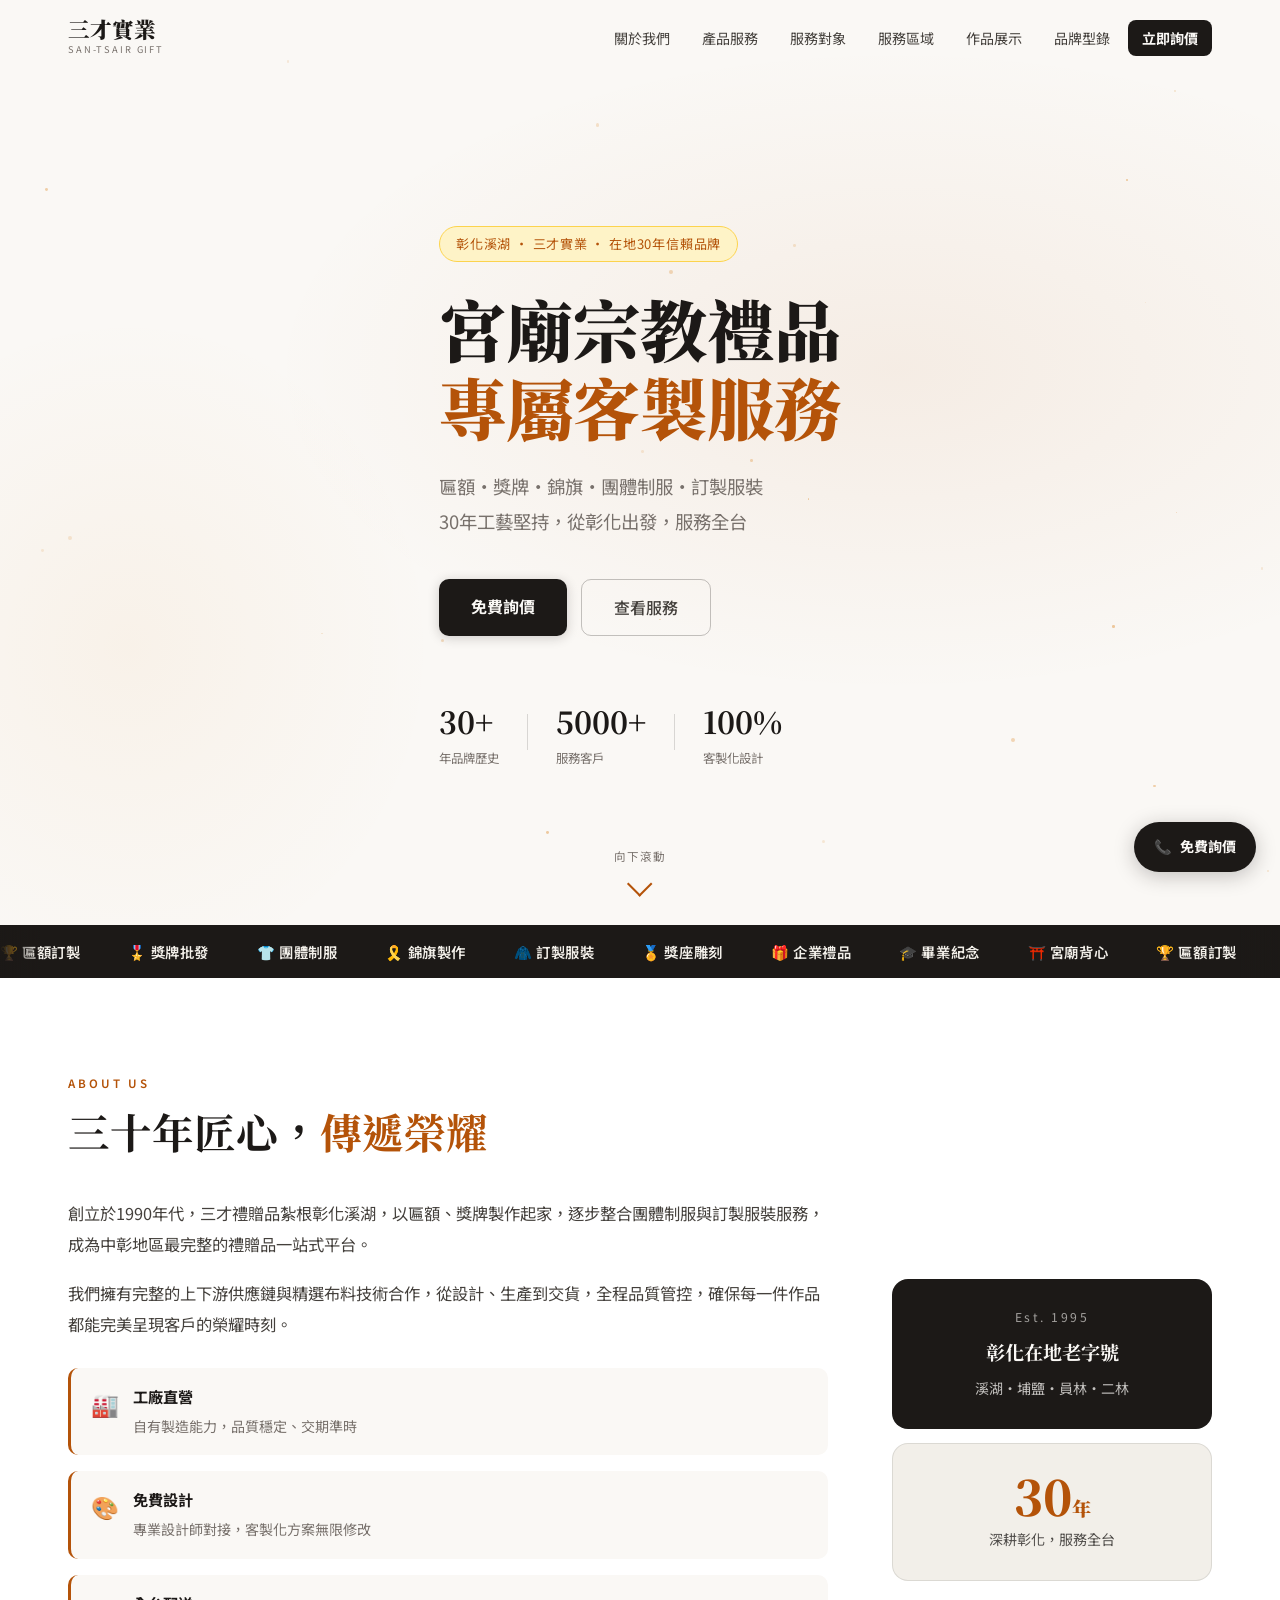
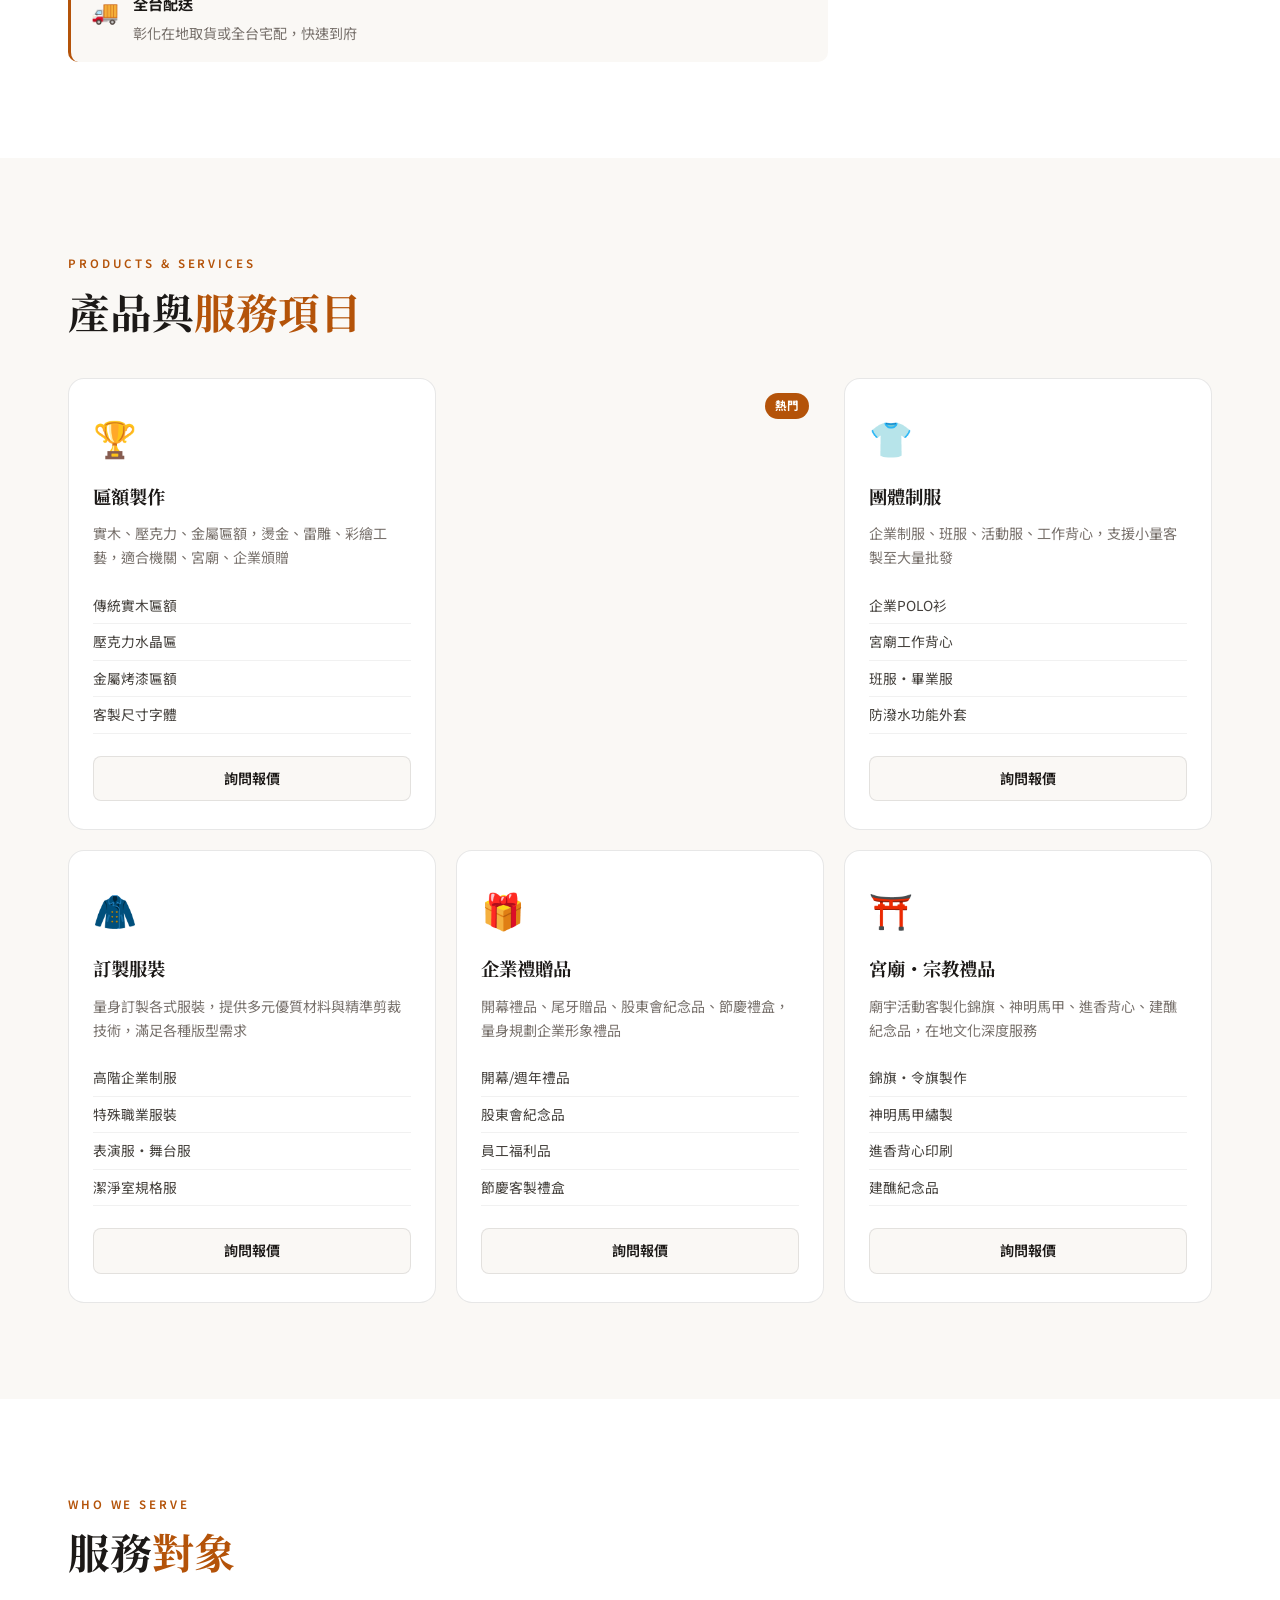
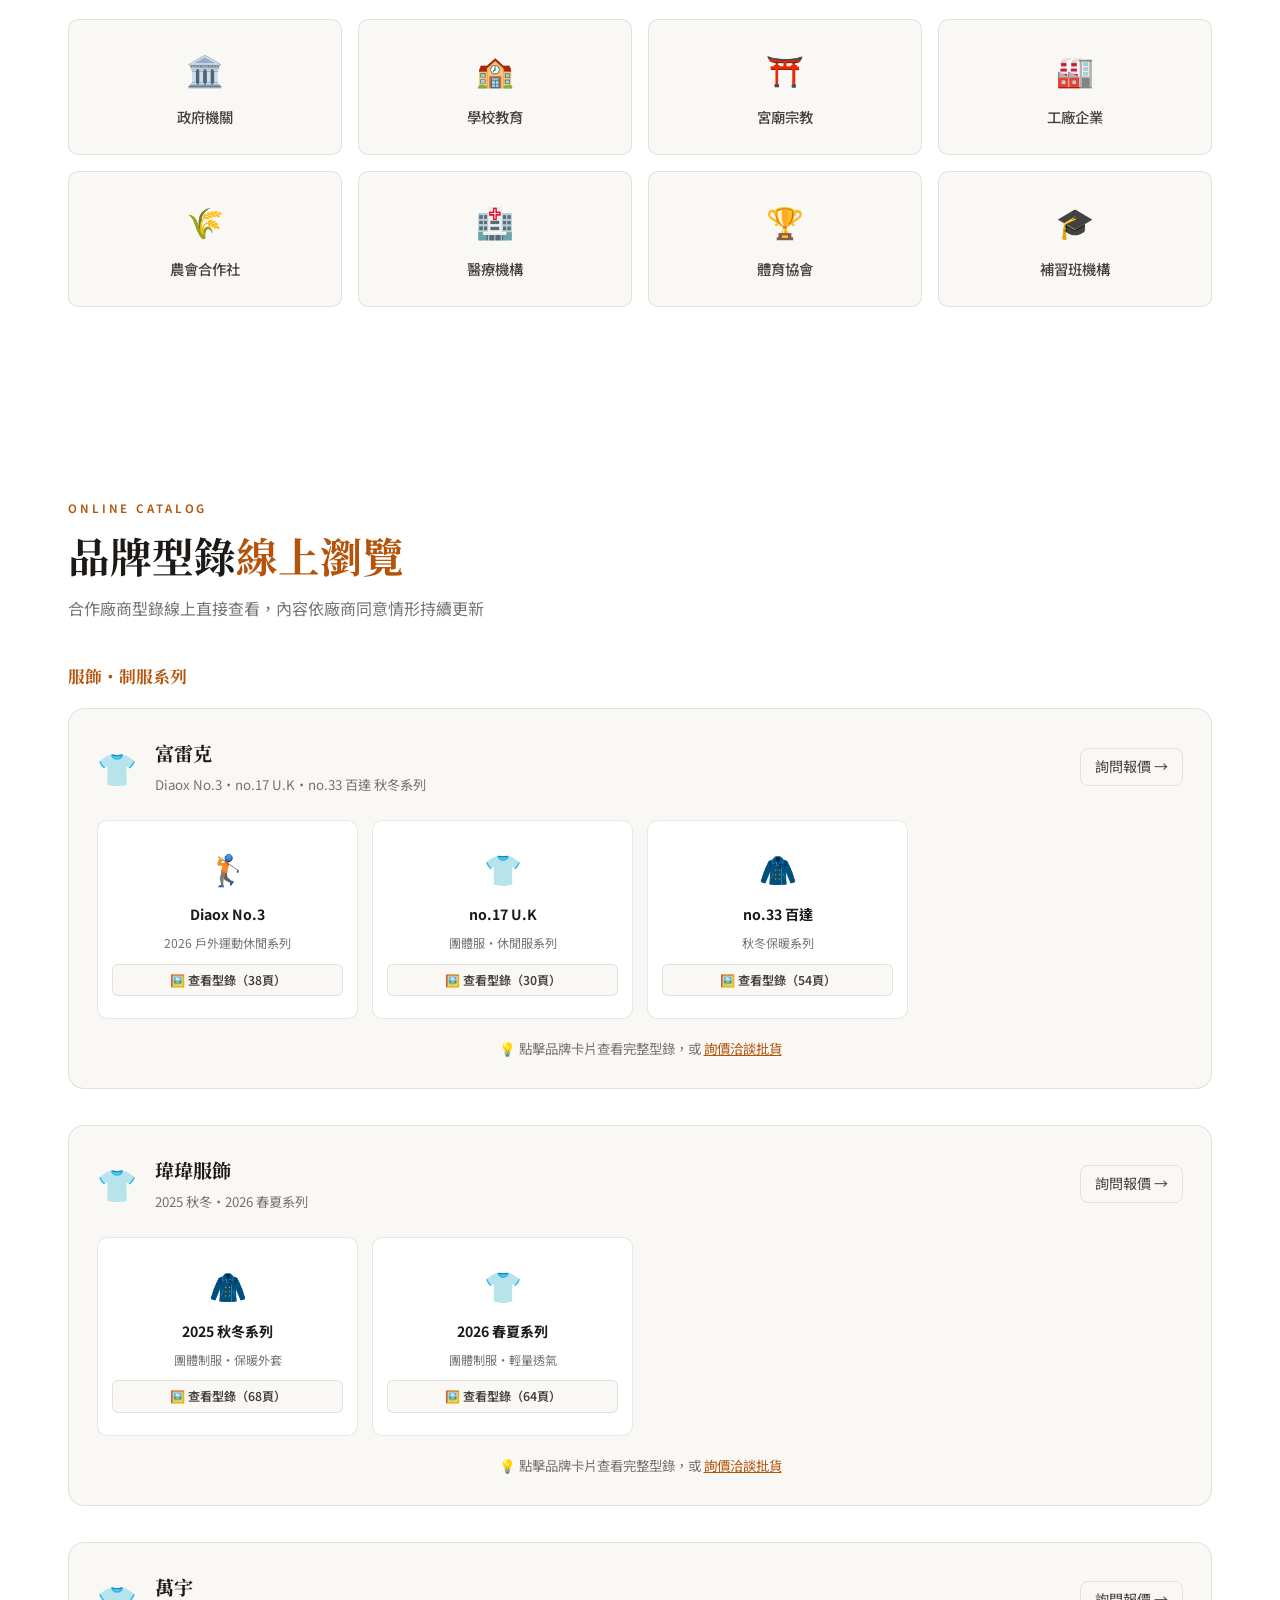
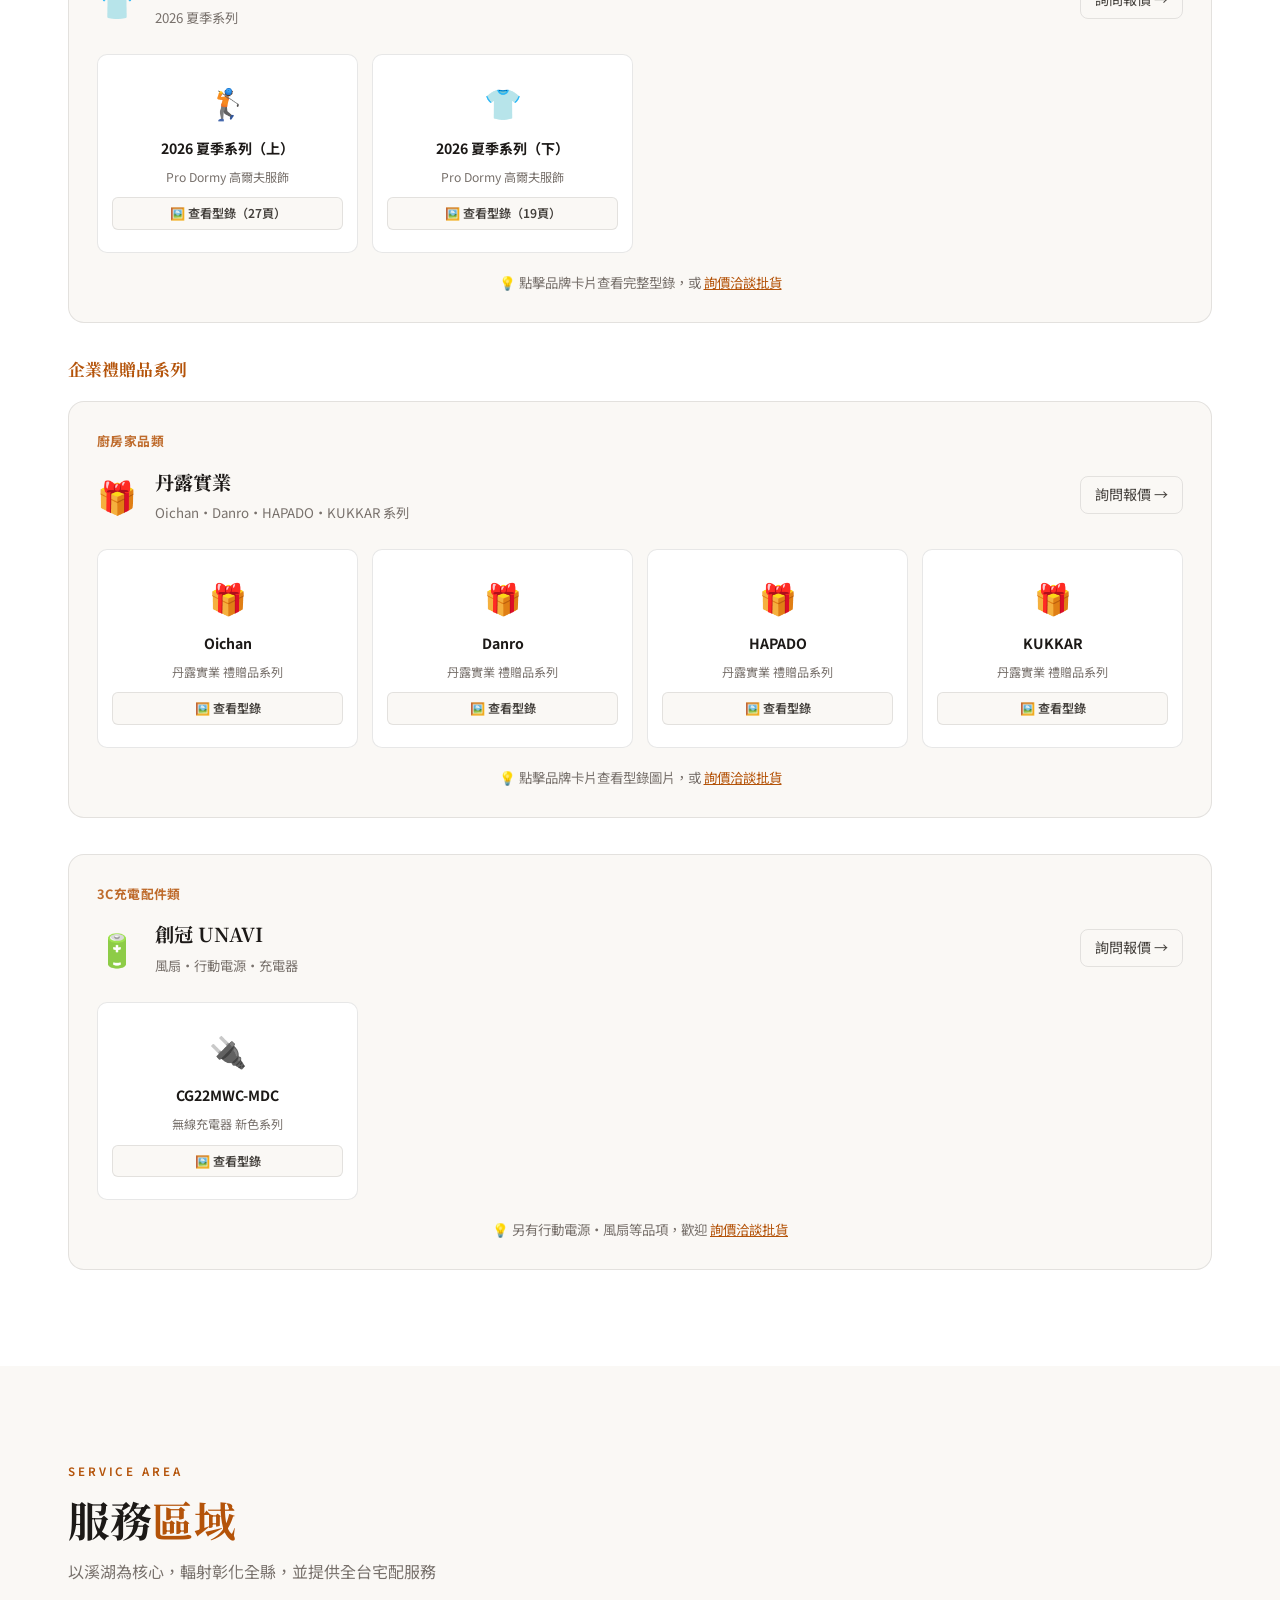
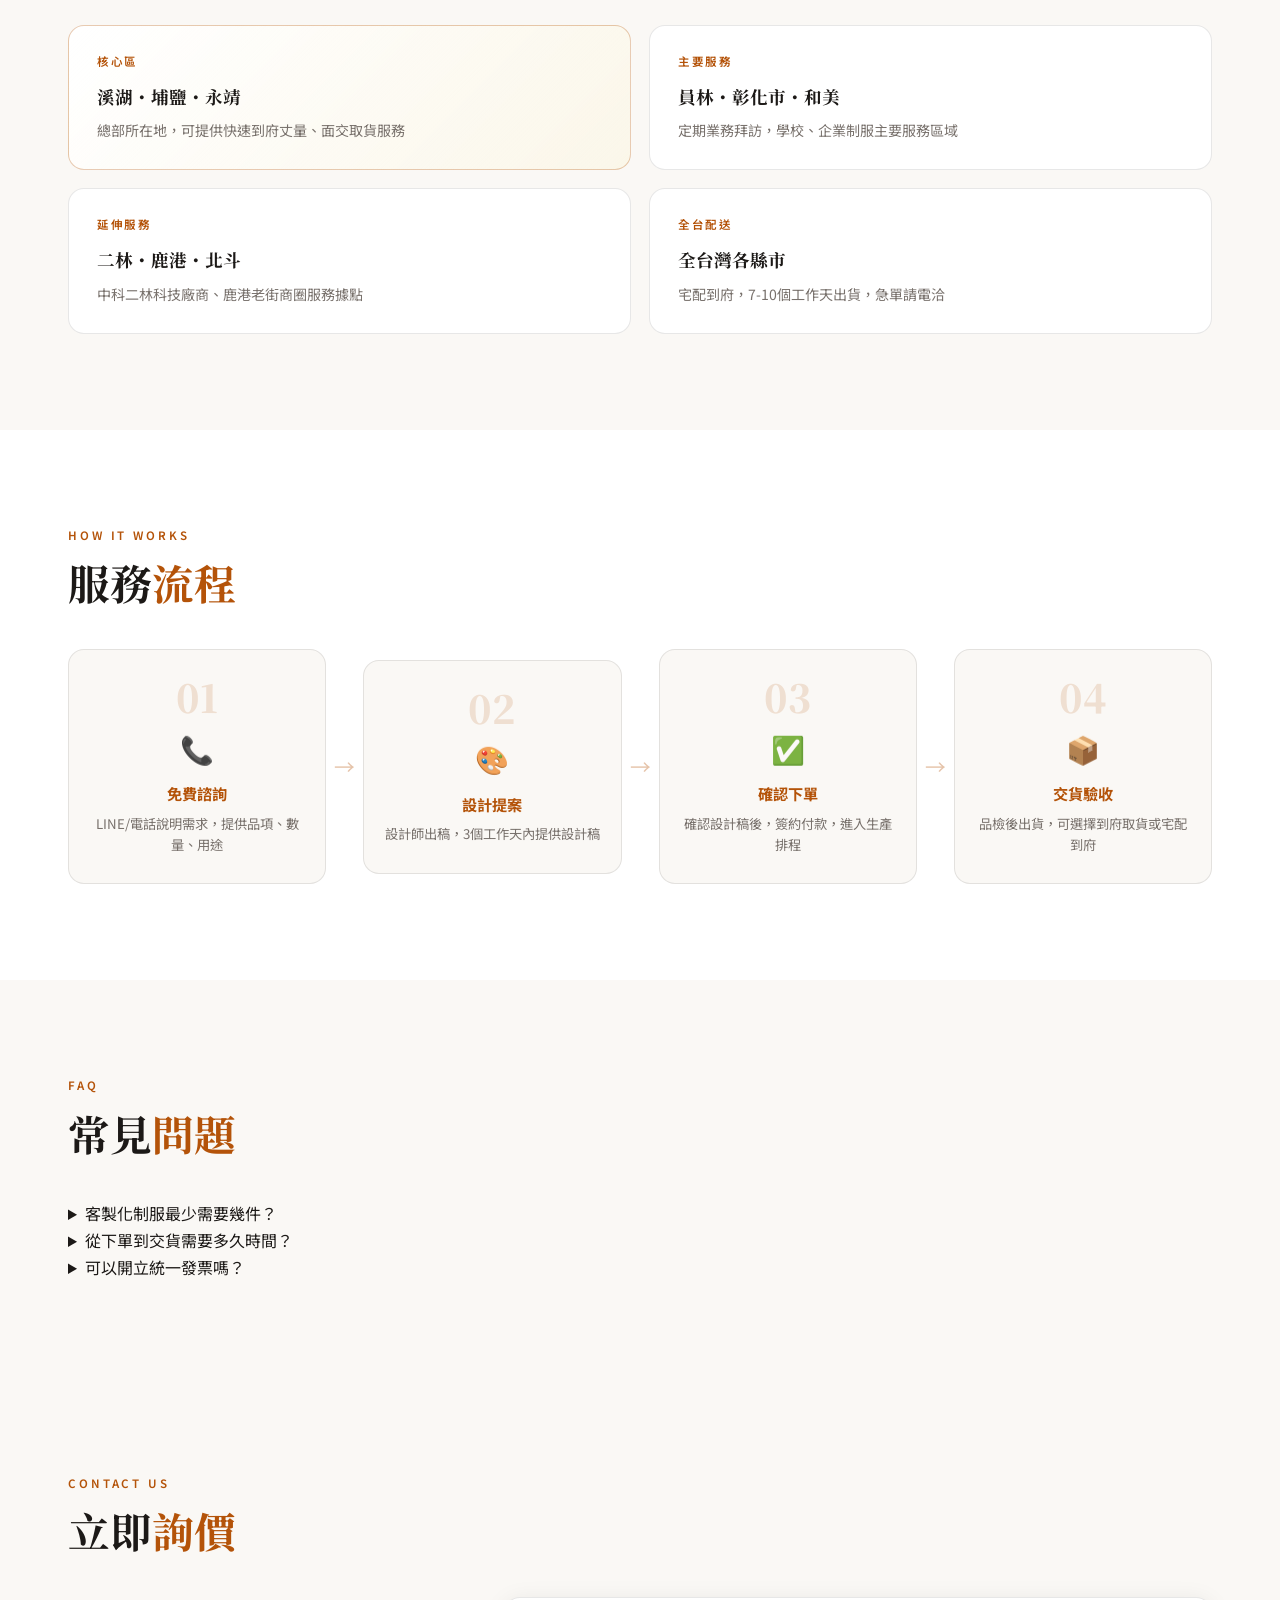
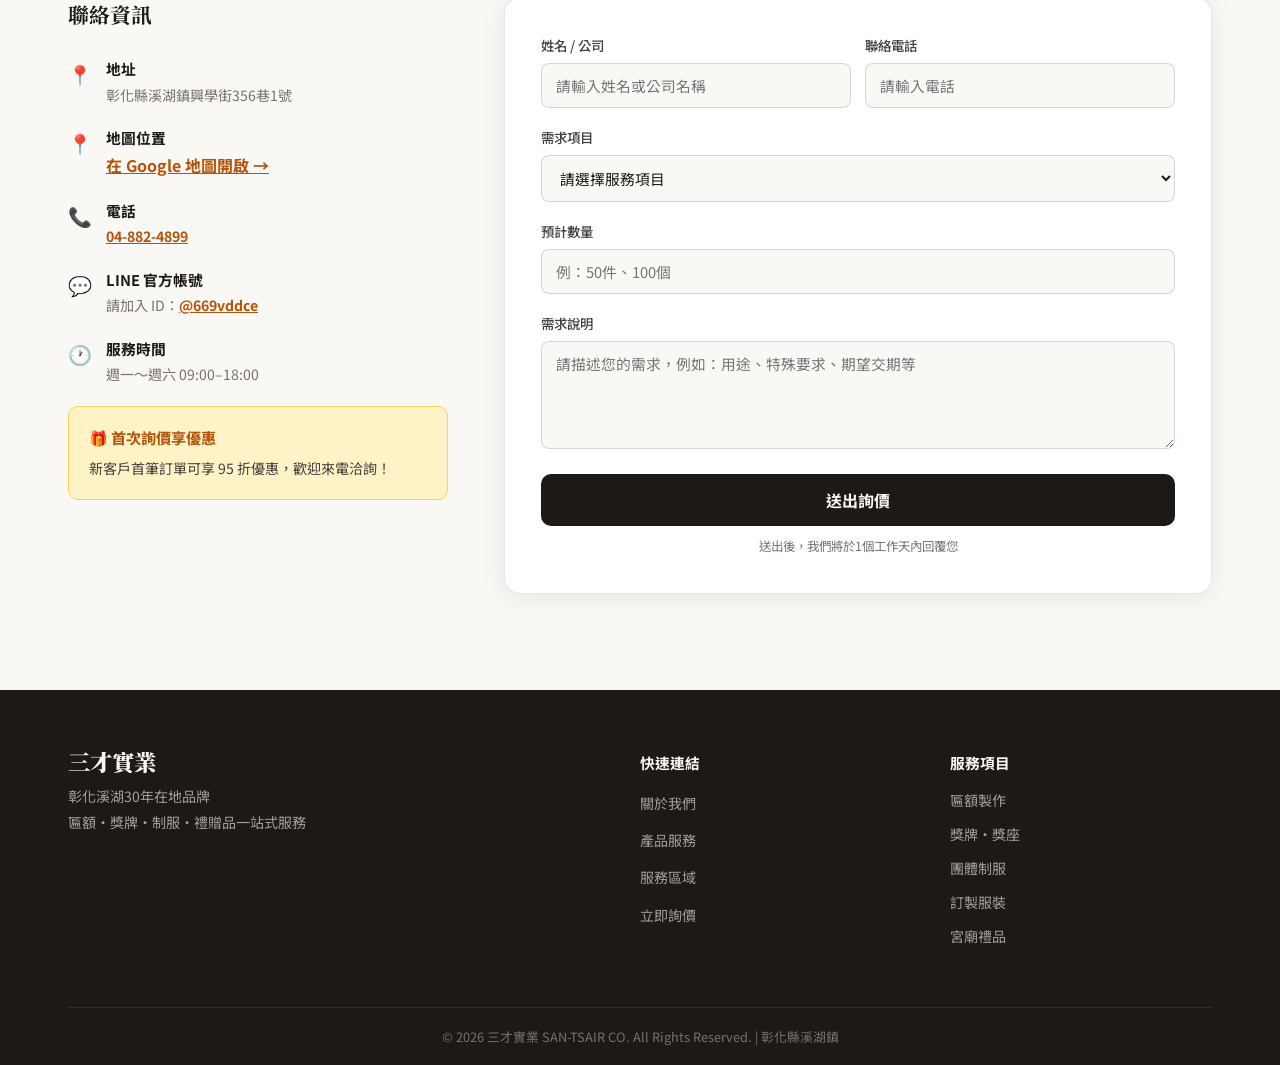
==== commit 09469ec2: "fix: 丹露實業型錄去識別化後重新上架，rapidocr自動偵測+人工逐格複查46處 原型錄圖含批發售價與箱入數已違規下架(commit c2fd061/45c2bfd)。 用rapidocr-on" ====
--- a/temple-gifts.html
+++ b/temple-gifts.html
@@ -529,7 +529,8 @@
     <h3 class="catalog-category-title">企業禮贈品系列</h3>
     <div class="catalog-suppliers">
 
-      <!-- 丹露實業：緊急下架，型錄圖含批發售價與箱入數，違反網站嚴禁公開物件價格規則（見 main.js VENDOR_ENABLED.danlu） -->
+      <!-- 丹露實業：原型錄圖含批發售價與箱入數已違規下架，圖片已用 rapidocr 自動偵測+人工逐格複查去識別化
+           （見 scripts/deidentify_danlu_catalog.py），2026-09-22 重新上架（見 main.js VENDOR_ENABLED.danlu） -->
       <div class="supplier-block" data-vendor-toggle="danlu">
         <h4 class="catalog-subcategory">廚房家品類</h4>
         <div class="supplier-header">
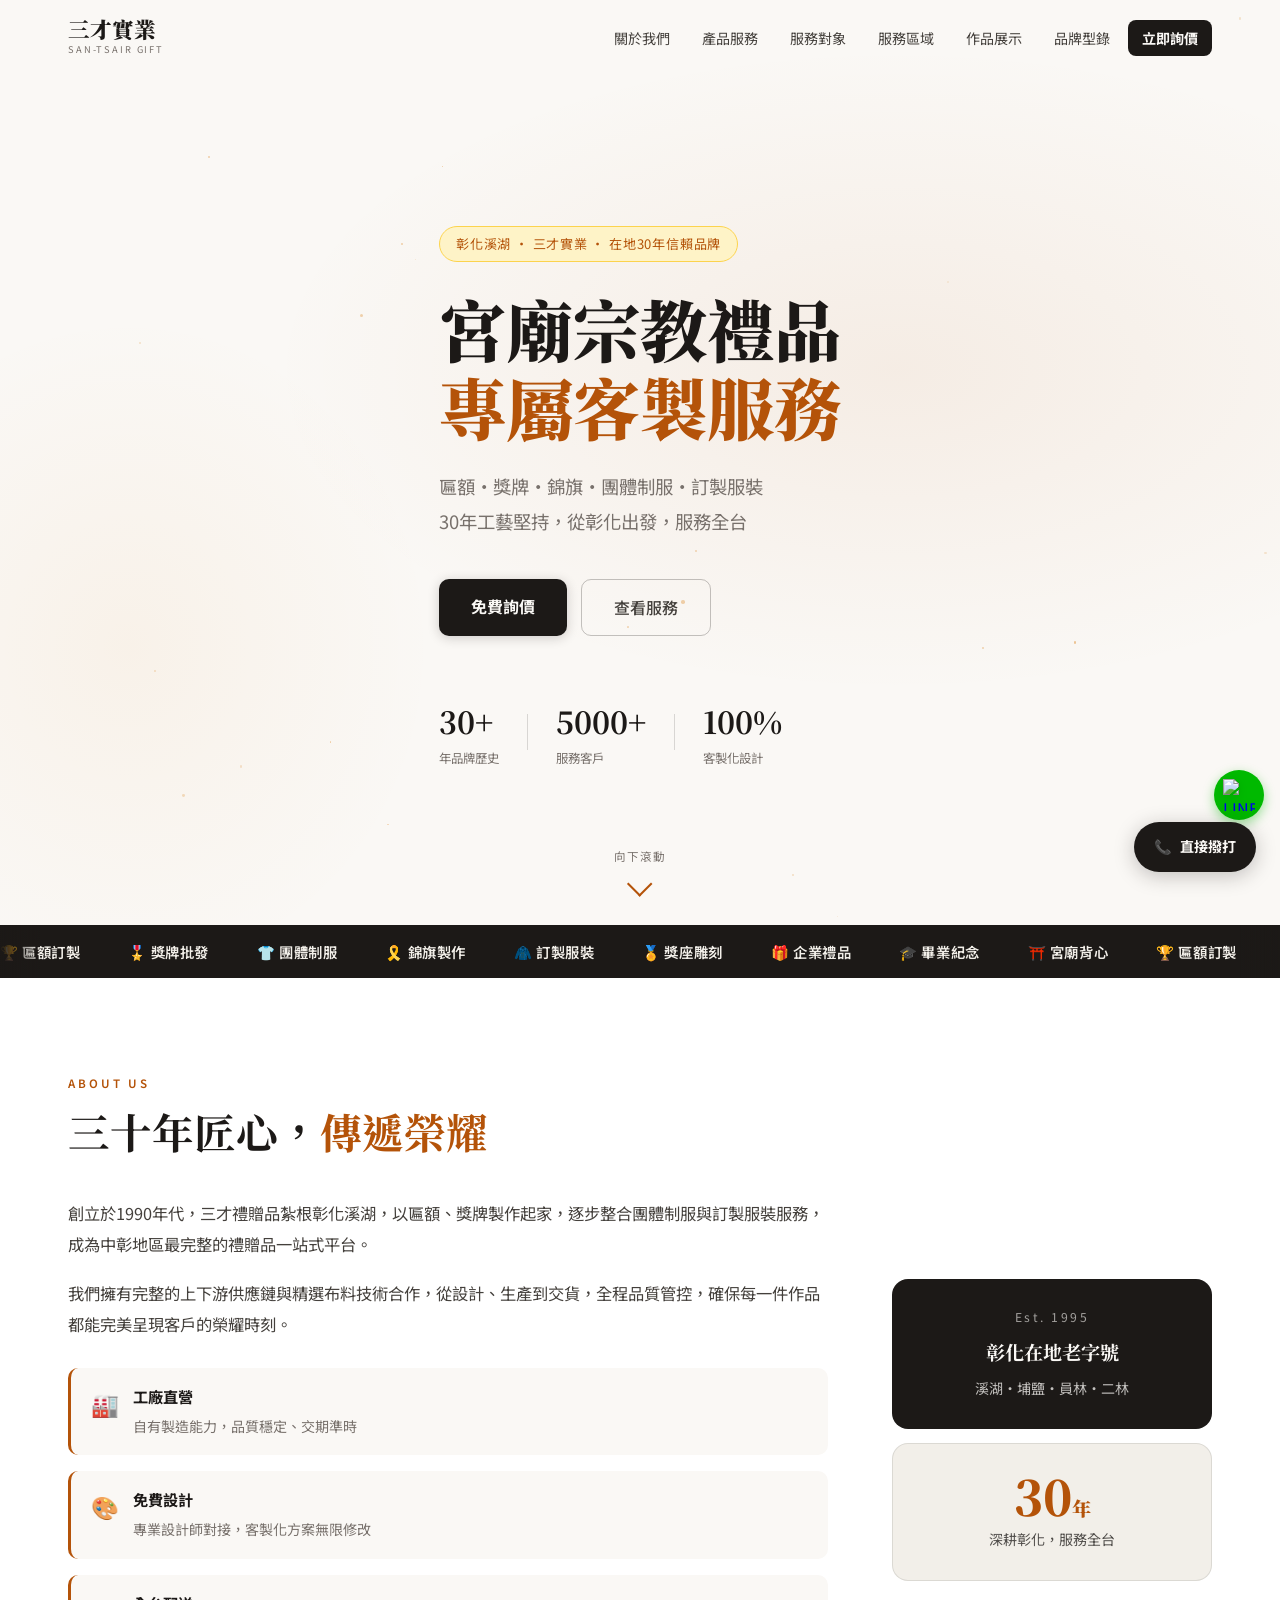
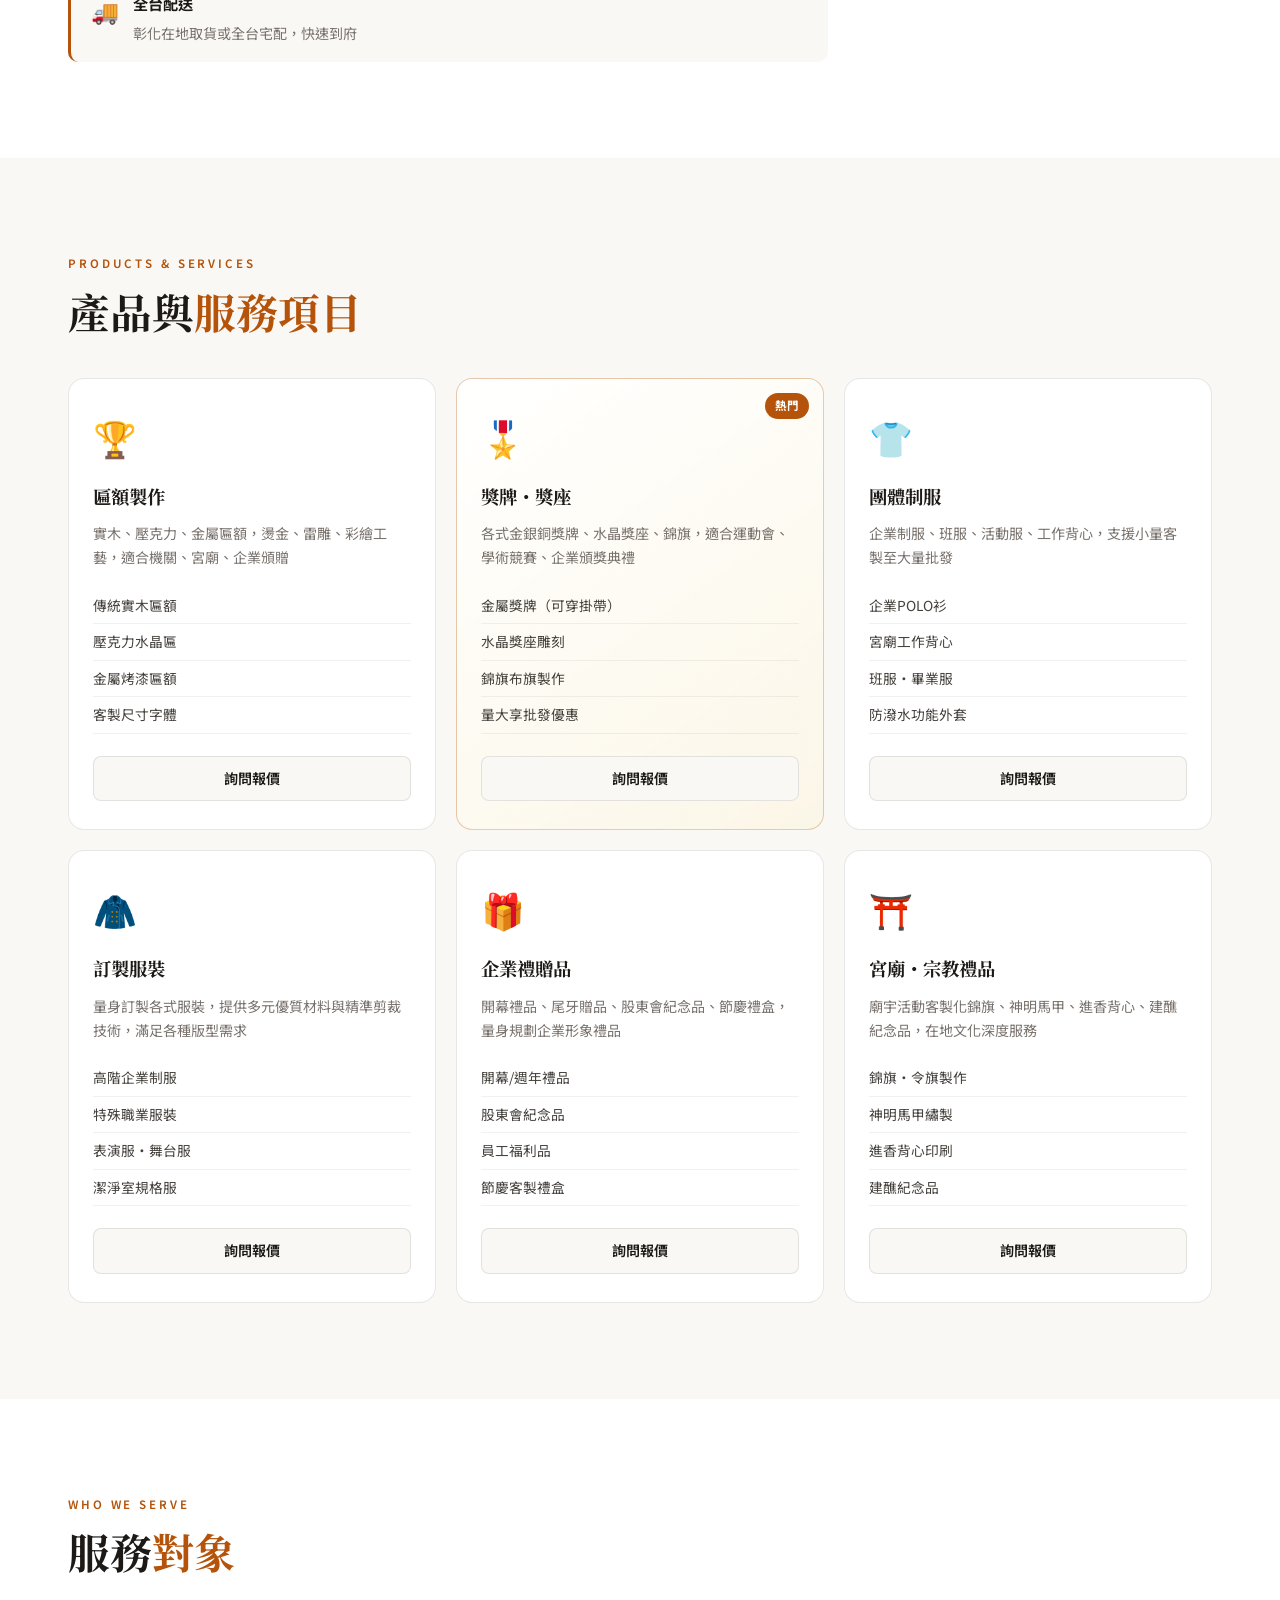
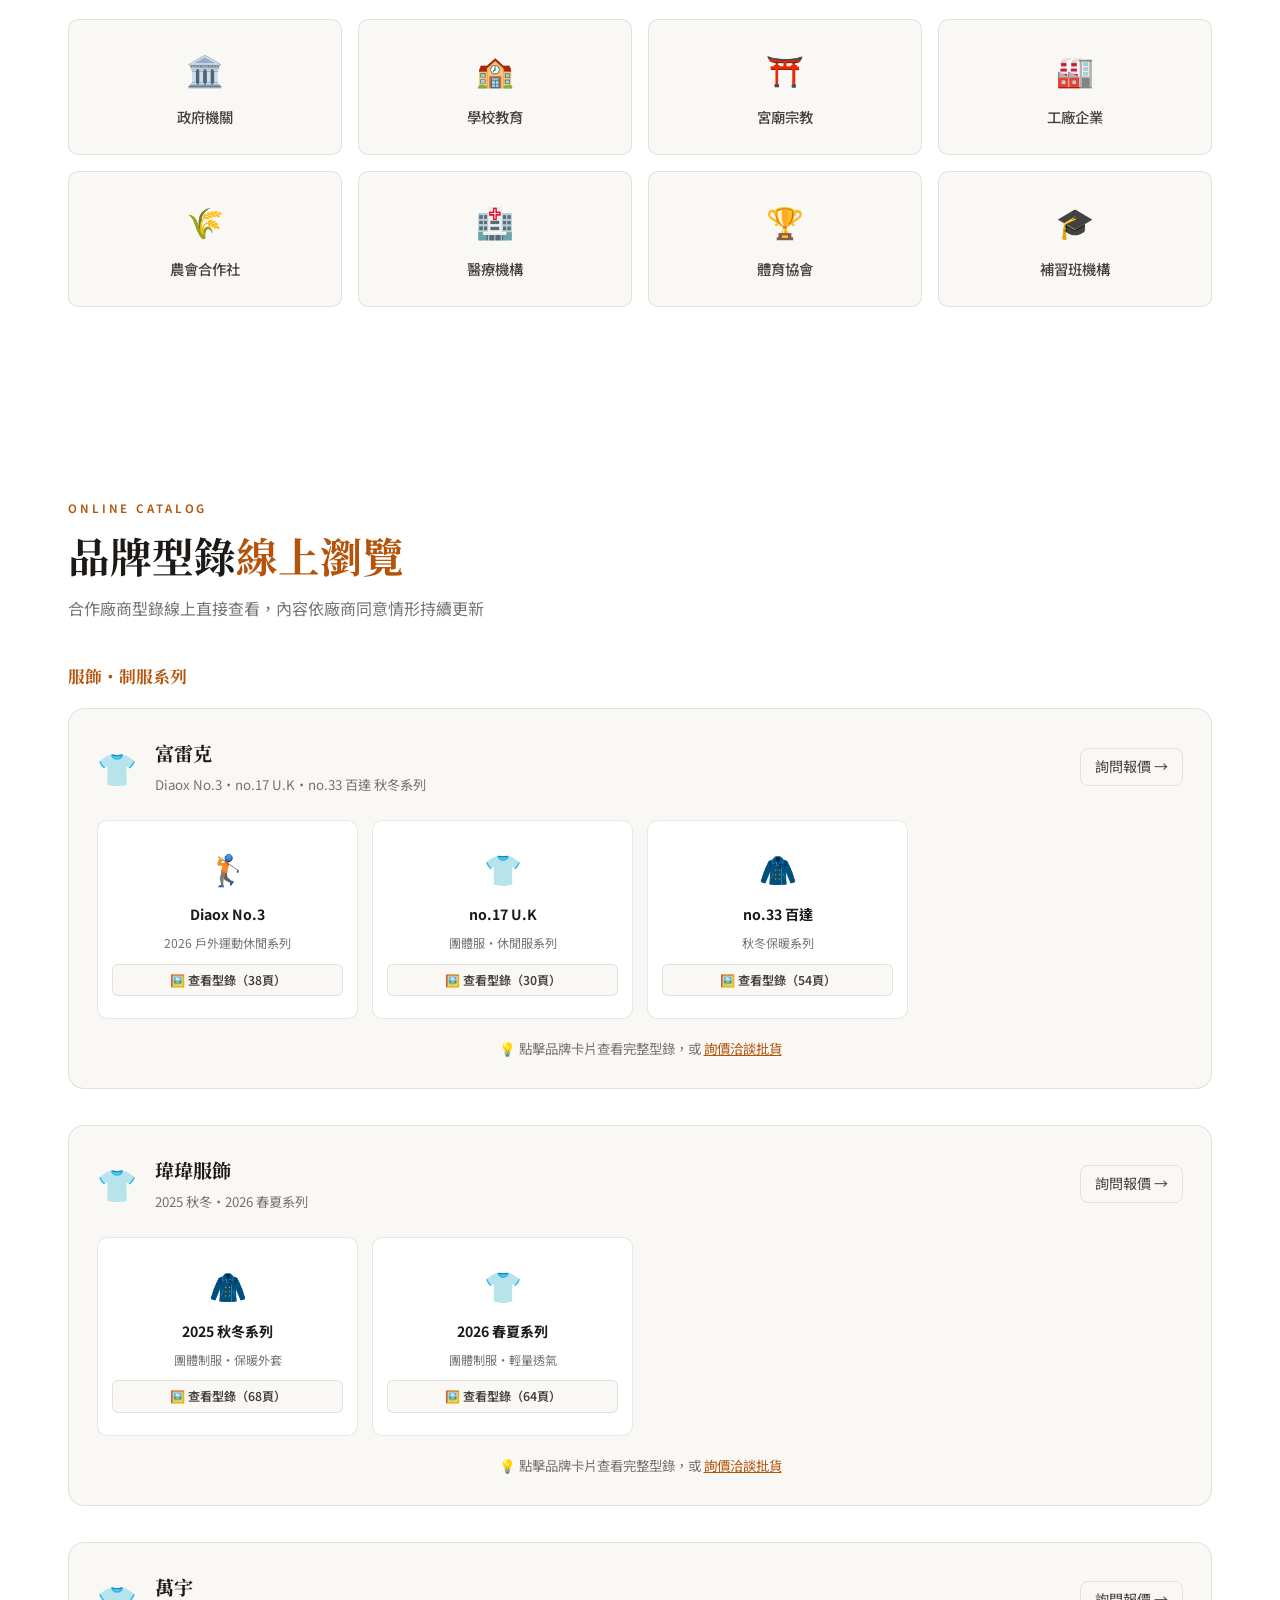
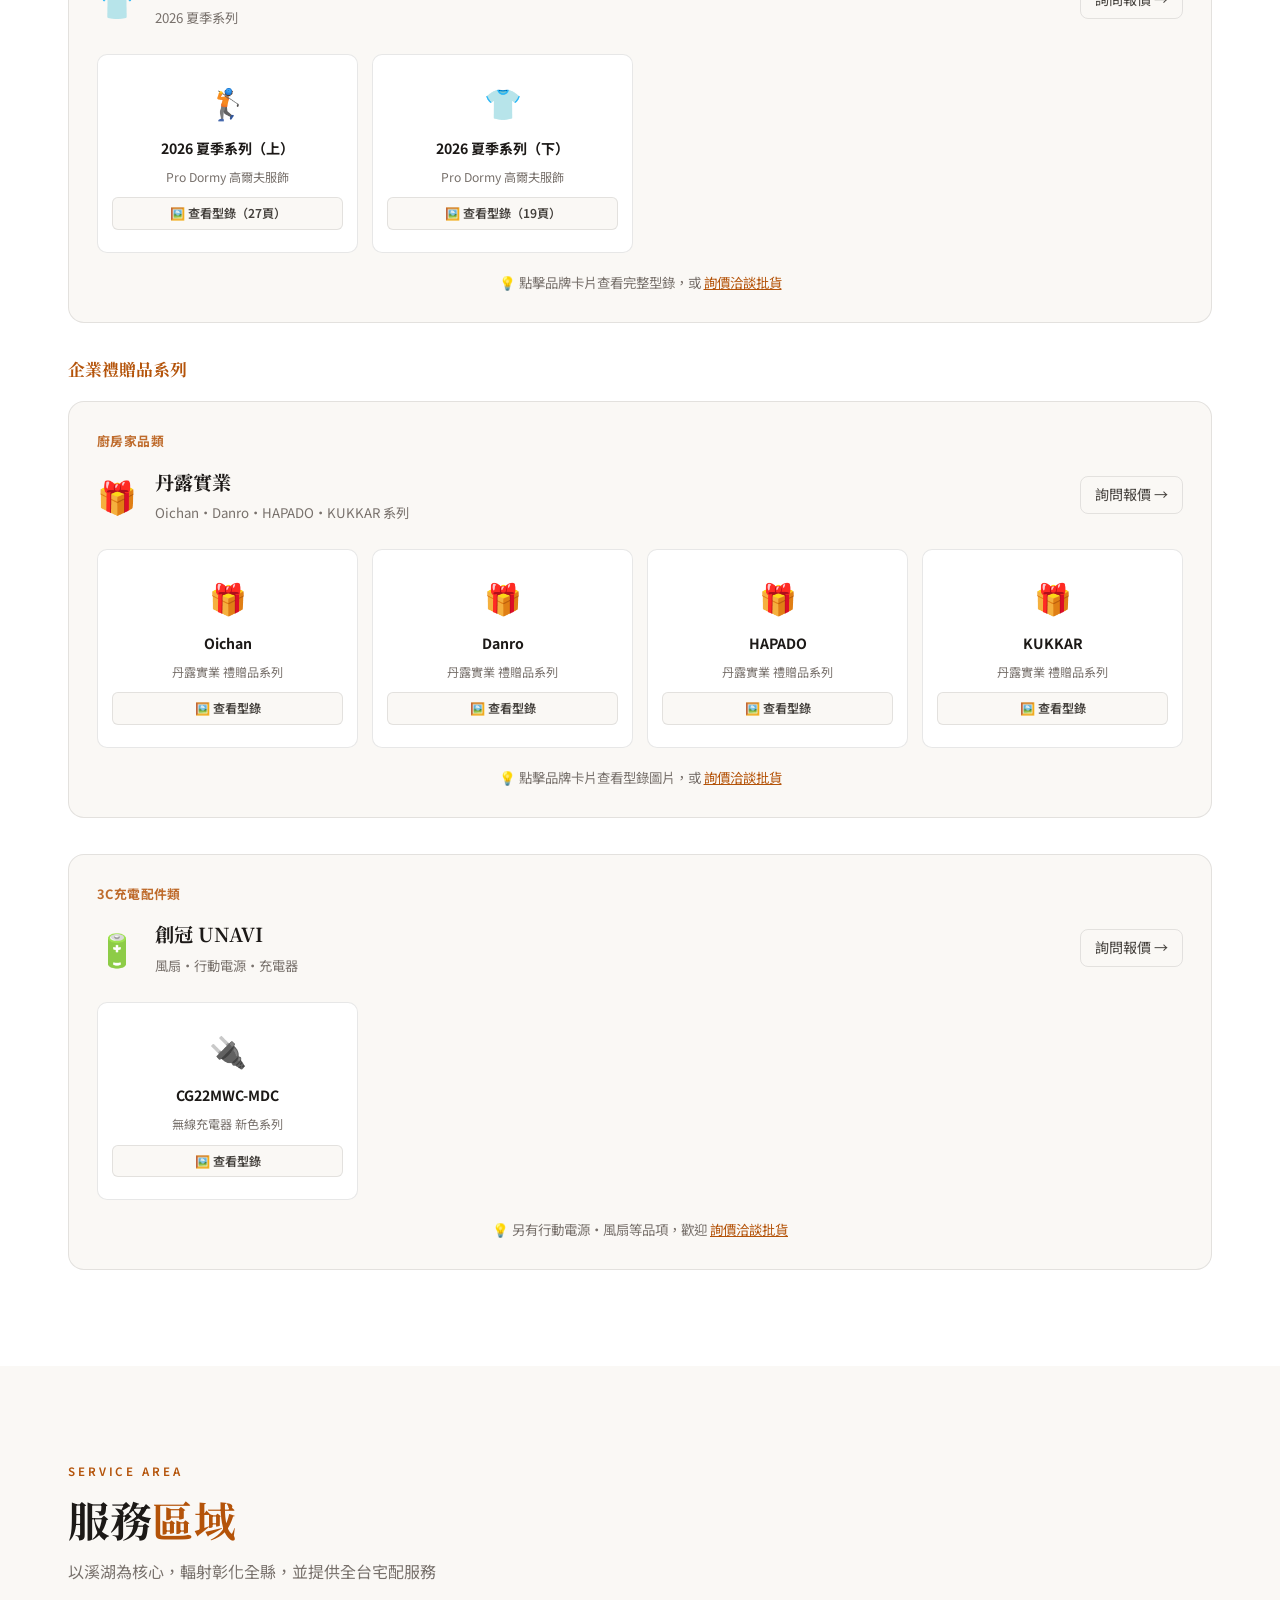
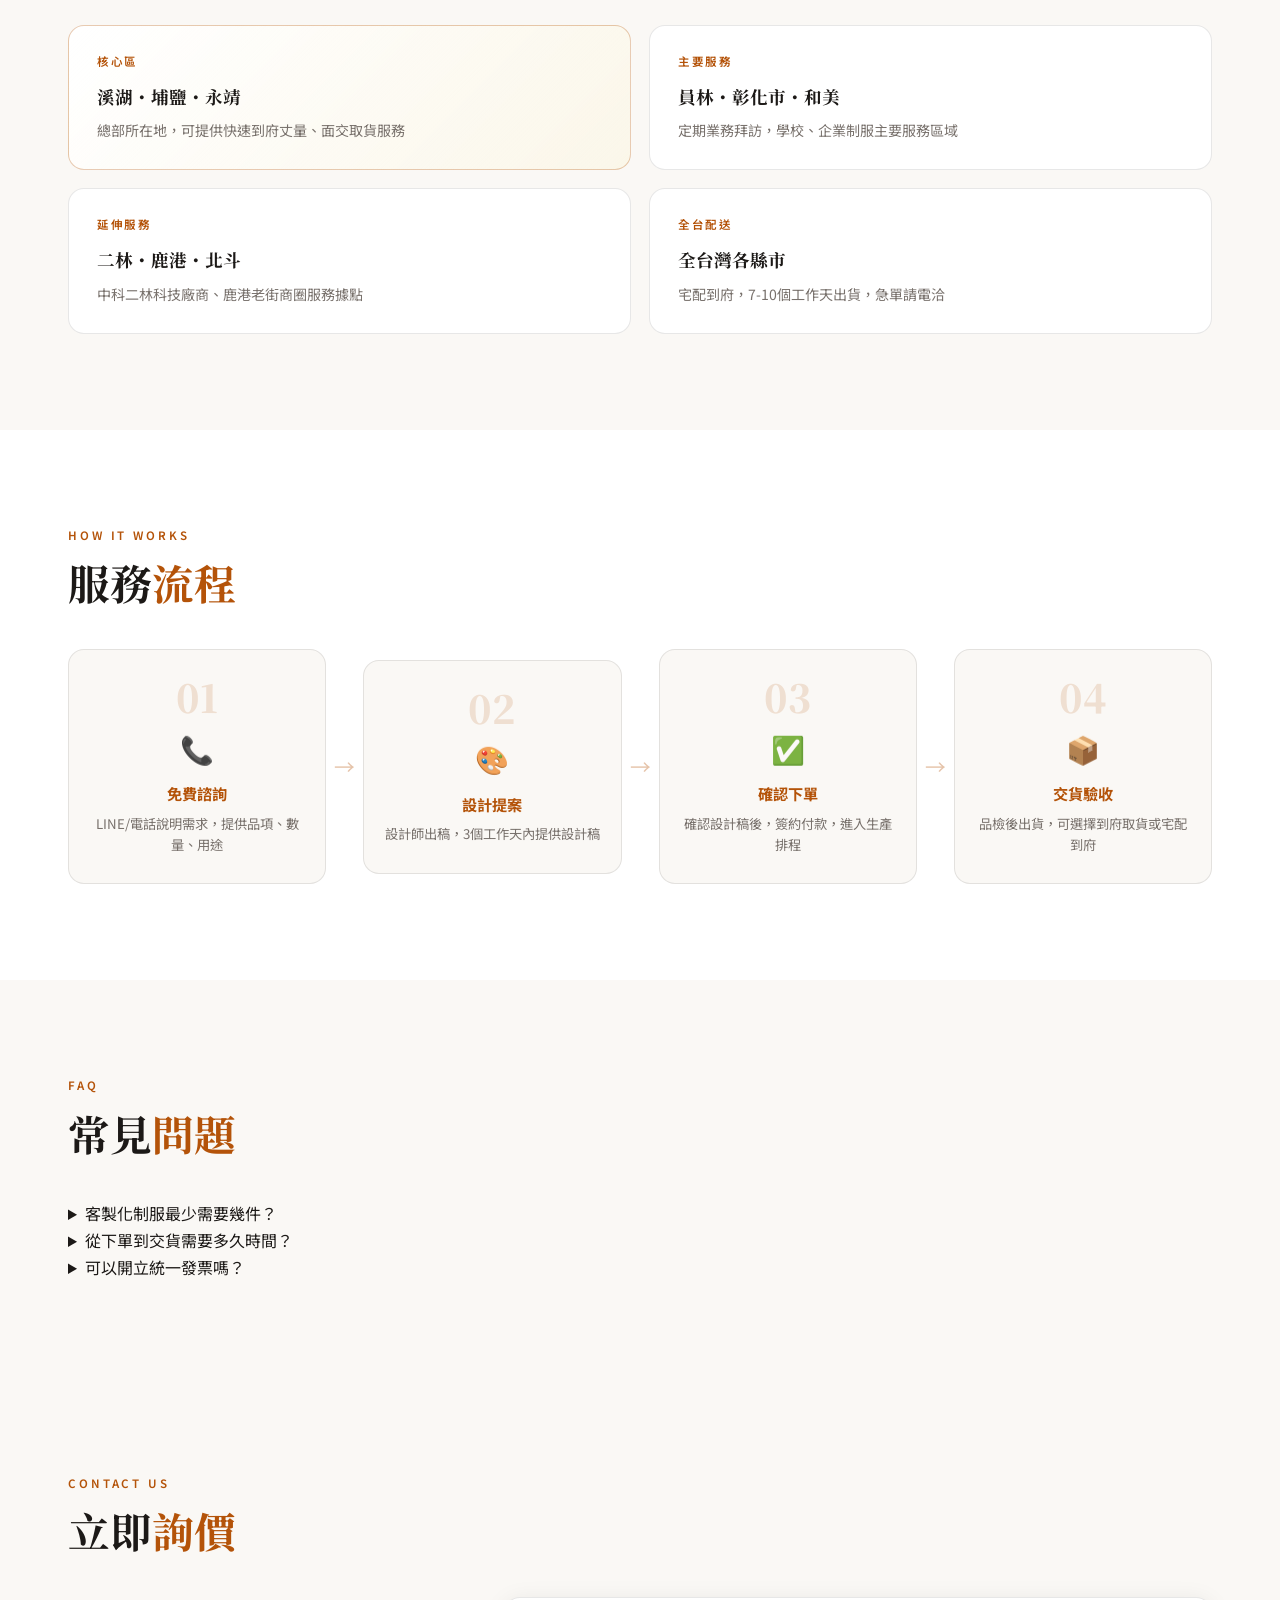
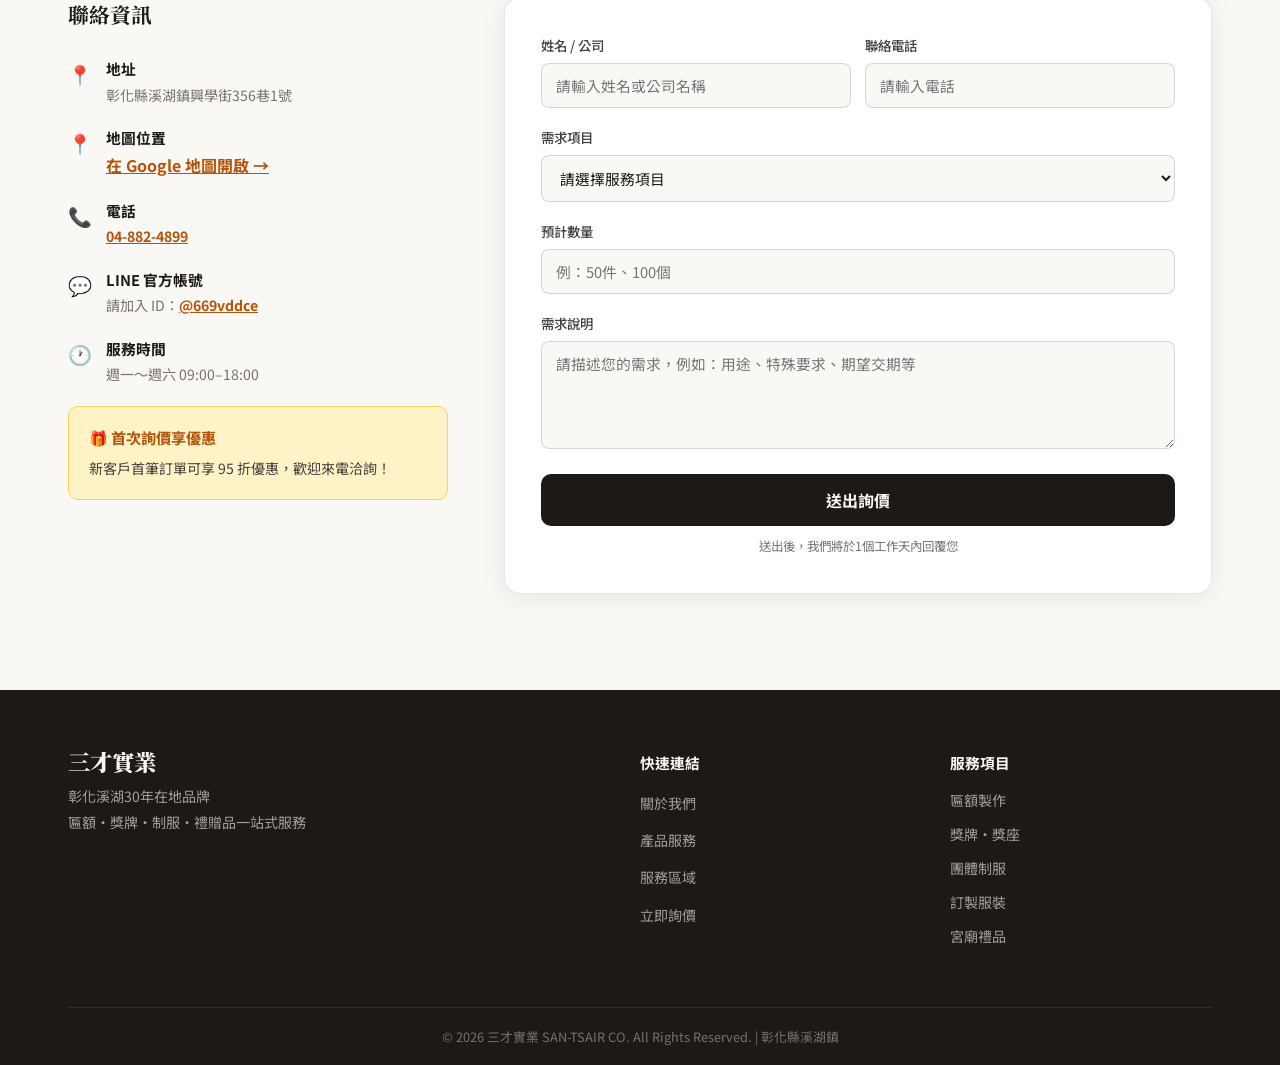
==== commit 888903bc: "feat: 加入LINE App直接喚起+一鍵撥號，降低詢單摩擦 原浮動按鈕文字「免費詢價」實際連到表單，改為tel:直接撥號； LINE連結加openLineApp()優先嘗試line://協定直接" ====
--- a/temple-gifts.html
+++ b/temple-gifts.html
@@ -776,7 +776,7 @@
 <a href="https://www.google.com/maps/search/?api=1&query=%E5%BD%B0%E5%8C%96%E7%B8%A3%E6%BA%AA%E6%B9%96%E9%8E%AE%E8%88%88%E5%AD%B8%E8%A1%97356%E5%B7%B71%E8%99%9F" target="_blank" class="accent-text" style="font-weight:700;">在 Google 地圖開啟 →</a>
 </div></div>
         <div class="info-item"><span class="info-icon">📞</span><div><strong>電話</strong><p><a href="tel:+88648824899" class="accent-text" style="font-weight:700;">04-882-4899</a></p></div></div>
-        <div class="info-item"><span class="info-icon">💬</span><div><strong>LINE 官方帳號</strong><p>請加入 ID：<a href="https://line.me/R/ti/p/@669vddce" target="_blank" class="accent-text" style="font-weight:700;">@669vddce</a></p></div></div>
+        <div class="info-item"><span class="info-icon">💬</span><div><strong>LINE 官方帳號</strong><p>請加入 ID：<a href="https://line.me/R/ti/p/@669vddce" onclick="return openLineApp(event,'@669vddce')" class="accent-text" style="font-weight:700;">@669vddce</a></p></div></div>
         <div class="info-item"><span class="info-icon">🕐</span><div><strong>服務時間</strong><p>週一～週六 09:00–18:00</p></div></div>
         <div class="contact-highlight">
           <strong>🎁 首次詢價享優惠</strong>
@@ -856,10 +856,21 @@
   </div>
 </footer>
 
-<a href="#contact" class="floating-btn" id="floatingBtn">
+<a href="tel:+88648824899" class="floating-btn" id="floatingBtn">
   <span>📞</span>
-  <span class="fb-text">免費詢價</span>
+  <span class="fb-text">直接撥打</span>
 </a>
+
+<!-- Floating LINE Button -->
+<a href="https://line.me/R/ti/p/@669vddce" onclick="return openLineApp(event,'@669vddce')" class="line-float-btn" aria-label="加入 LINE 官方帳號">
+  <img src="https://upload.wikimedia.org/wikipedia/commons/4/41/LINE_logo.svg" alt="LINE" style="width: 32px; height: 32px; filter: drop-shadow(0 2px 4px rgba(0,0,0,0.1));">
+</a>
+
+<!-- 手機版底部 sticky 雙按鈕：一鍵直撥電話 / 直接開啟 LINE App，不經表單降低詢單摩擦 -->
+<div class="sticky-cta-bar">
+  <a href="tel:+88648824899" class="cta-call"><span>📞</span> 直接撥打</a>
+  <a href="https://line.me/R/ti/p/@669vddce" onclick="return openLineApp(event,'@669vddce')" class="cta-line"><span>💬</span> LINE 詢單</a>
+</div>
 
 <script src="assets/js/main.js"></script>
 </body>
--- a/assets/css/style.min.css
+++ b/assets/css/style.min.css
@@ -1 +1 @@
-:root{--cream:#FAF8F5;--cream2:#F2EFE9;--cream3:#E8E4DC;--ink:#1C1917;--ink2:#44403C;--ink3:#78716C;--accent:#B45309;--accent2:#D97706;--accent-light:#FEF3C7;--accent-border:#FCD34D;--white:#FFFFFF;--radius:10px;--radius-lg:16px;--shadow:0 4px 24px rgba(28,25,23,0.08);--shadow-md:0 8px 40px rgba(28,25,23,0.12);--transition:0.25s ease;--border:1px solid rgba(28,25,23,0.1)}*,*::before,*::after{box-sizing:border-box;margin:0;padding:0}html{scroll-behavior:smooth;font-size:16px}body{font-family:'Noto Sans TC',sans-serif;background:var(--cream);color:var(--ink);line-height:1.7;overflow-x:hidden}.container{max-width:1200px;margin:0 auto;padding:0 28px}section{padding:96px 0}.section-label{font-size:.72rem;letter-spacing:.25em;color:var(--accent);text-transform:uppercase;margin-bottom:10px;font-weight:600}.section-title{font-family:'Noto Serif TC',serif;font-size:clamp(1.7rem,3.5vw,2.6rem);font-weight:700;line-height:1.3;margin-bottom:40px;color:var(--ink);word-break:keep-all}.section-sub{color:var(--ink3);font-size:1rem;margin-top:-28px;margin-bottom:40px}.accent-text{color:var(--accent)}.navbar{position:fixed;top:0;left:0;right:0;z-index:1000;padding:18px 0;transition:background .25s ease,box-shadow .25s ease}.navbar.scrolled{background:rgba(250,248,245,.97);box-shadow:0 1px 0 rgba(28,25,23,.08),0 4px 24px rgba(28,25,23,.08);backdrop-filter:blur(12px);padding:12px 0}.nav-inner{max-width:1200px;margin:0 auto;padding:0 28px;display:flex;align-items:center;justify-content:space-between}.logo{text-decoration:none;display:flex;flex-direction:column}.logo-zh{font-family:'Noto Serif TC',serif;font-size:1.35rem;font-weight:900;color:var(--ink);line-height:1}.logo-sub{font-size:.58rem;letter-spacing:.2em;color:var(--ink3);margin-top:2px}.nav-links{list-style:none;display:flex;gap:4px;align-items:center}.nav-links a{text-decoration:none;color:var(--ink2);font-size:.88rem;padding:8px 14px;border-radius:8px;transition:color .25s ease,background .25s ease}.nav-links a:hover{color:var(--accent);background:var(--accent-light)}.nav-cta{background:var(--ink)!important;color:var(--cream)!important;font-weight:700!important;border-radius:8px!important}.nav-cta:hover{background:var(--accent)!important;color:#fff!important}.hamburger{display:none;flex-direction:column;gap:5px;background:none;border:none;cursor:pointer;padding:4px}.hamburger span{display:block;width:24px;height:2px;background:var(--ink);border-radius:2px;transition:.25s ease}.hamburger.open span:nth-child(1){transform:translateY(7px) rotate(45deg)}.hamburger.open span:nth-child(2){opacity:0}.hamburger.open span:nth-child(3){transform:translateY(-7px) rotate(-45deg)}.hero{min-height:100vh;display:flex;align-items:center;position:relative;overflow:hidden;background:var(--cream)}.hero-bg{position:absolute;inset:0;background:radial-gradient(ellipse 70% 50% at 70% 40%,rgba(180,83,9,.07) 0%,transparent 70%),radial-gradient(ellipse 40% 60% at 10% 70%,rgba(217,119,6,.05) 0%,transparent 60%)}.hero-particles{position:absolute;inset:0;pointer-events:none}.particle{position:absolute;border-radius:50%;opacity:0;animation:float-up linear infinite;background:var(--accent2)}@keyframes float-up{0%{opacity:0;transform:translateY(0)}10%{opacity:.4}90%{opacity:.15}100%{opacity:0;transform:translateY(-100vh)}}.hero-content{position:relative;z-index:2;max-width:1200px;margin:0 auto;padding:130px 28px 60px}.hero-badge{display:inline-flex;align-items:center;gap:6px;background:var(--accent-light);border:1px solid var(--accent-border);color:var(--accent);padding:6px 16px;border-radius:100px;font-size:.82rem;letter-spacing:.06em;margin-bottom:28px;animation:fadeInDown .8s ease}.hero-title{font-family:'Noto Serif TC',serif;font-size:clamp(2.2rem,5.5vw,4.2rem);font-weight:900;line-height:1.15;color:var(--ink);margin-bottom:24px;animation:fadeInUp .9s ease .1s both}.hero-desc{font-size:clamp(1rem,1.8vw,1.15rem);color:var(--ink3);margin-bottom:40px;line-height:1.9;max-width:560px;animation:fadeInUp .9s ease .2s both}.hero-btns{display:flex;gap:14px;margin-bottom:60px;flex-wrap:wrap;animation:fadeInUp .9s ease .3s both}.btn-primary{background:var(--ink);color:var(--cream);padding:14px 32px;border-radius:var(--radius);font-weight:700;font-size:1rem;text-decoration:none;transition:.25s ease;box-shadow:0 2px 12px rgba(28,25,23,.2)}.btn-primary:hover{background:var(--accent);transform:translateY(-2px);box-shadow:0 6px 20px rgba(180,83,9,.3)}.btn-outline{border:1.5px solid rgba(28,25,23,.25);color:var(--ink2);padding:14px 32px;border-radius:var(--radius);font-weight:500;font-size:1rem;text-decoration:none;transition:.25s ease}.btn-outline:hover{border-color:var(--accent);color:var(--accent);background:var(--accent-light)}.hero-stats{display:flex;align-items:center;gap:28px;animation:fadeInUp .9s ease .4s both}.stat{display:flex;flex-direction:column}.stat-num{font-family:'Noto Serif TC',serif;font-size:1.9rem;font-weight:700;color:var(--ink)}.stat-label{font-size:.78rem;color:var(--ink3)}.stat-divider{width:1px;height:36px;background:rgba(28,25,23,.15)}.hero-scroll{position:absolute;bottom:32px;left:50%;transform:translateX(-50%);display:flex;flex-direction:column;align-items:center;gap:8px;color:var(--ink3);font-size:.72rem;letter-spacing:.1em}.scroll-arrow{width:18px;height:18px;border-right:2px solid var(--accent);border-bottom:2px solid var(--accent);transform:rotate(45deg);animation:bounce 1.5s infinite}@keyframes bounce{0%,100%{transform:rotate(45deg) translateY(0)}50%{transform:rotate(45deg) translateY(6px)}}.marquee-bar{background:var(--ink);padding:13px 0;overflow:hidden;white-space:nowrap;position:relative}.marquee-bar::before,.marquee-bar::after{content:"";position:absolute;top:0;bottom:0;width:40px;z-index:2}.marquee-bar::before{left:0;background:linear-gradient(to right,var(--ink),transparent)}.marquee-bar::after{right:0;background:linear-gradient(to left,var(--ink),transparent)}.marquee-track{display:inline-flex;gap:48px;animation:marquee 26s linear infinite}.marquee-track span{color:var(--cream2);font-weight:600;font-size:.9rem;letter-spacing:.04em}@keyframes marquee{0%{transform:translateX(0)}100%{transform:translateX(-50%)}}.about{background:var(--white)}.about-grid{display:grid;grid-template-columns:1fr 320px;gap:64px;align-items:center}.about-text p{color:var(--ink2);margin-bottom:18px;font-size:1.02rem;line-height:1.9}.about-features{margin-top:28px;display:flex;flex-direction:column;gap:16px}.feature-item{display:flex;align-items:flex-start;gap:14px;background:var(--cream);padding:16px 20px;border-radius:var(--radius);border-left:3px solid var(--accent)}.feature-icon{font-size:1.4rem;flex-shrink:0}.feature-item strong{color:var(--ink);display:block;margin-bottom:3px;font-size:.95rem}.feature-item p{color:var(--ink3);font-size:.88rem;margin:0}.about-visual{display:flex;flex-direction:column;gap:14px}.about-card{padding:28px;border-radius:var(--radius-lg);text-align:center}.about-card.gold{background:var(--ink);color:var(--cream)}.about-card.dark{background:var(--cream2);border:var(--border)}.card-year{font-size:.76rem;letter-spacing:.2em;margin-bottom:8px;opacity:.6}.card-title{font-family:'Noto Serif TC',serif;font-size:1.2rem;font-weight:700}.card-desc{font-size:.88rem;opacity:.75;margin-top:8px}.card-num{font-family:'Noto Serif TC',serif;font-size:3rem;font-weight:900;color:var(--accent);line-height:1}.card-num small{font-size:1.2rem}.products{background:var(--cream)}.products-grid{display:grid;grid-template-columns:repeat(3,1fr);gap:20px}.product-card{background:var(--white);border:var(--border);border-radius:var(--radius-lg);padding:28px 24px;position:relative;transition:transform .25s ease,box-shadow .25s ease,border-color .25s ease;animation:fadeInUp .6s ease var(--delay) both}.product-card:hover{transform:translateY(-5px);box-shadow:var(--shadow-md);border-color:rgba(180,83,9,.2)}.product-card.featured{border-color:rgba(180,83,9,.3);background:linear-gradient(145deg,#fff,rgba(254,243,199,.3))}.featured-tag{position:absolute;top:14px;right:14px;background:var(--accent);color:#fff;font-size:.72rem;font-weight:700;padding:3px 10px;border-radius:100px}.product-icon{font-size:2.2rem;margin-bottom:14px}.product-card h3{font-family:'Noto Serif TC',serif;font-size:1.15rem;color:var(--ink);margin-bottom:10px}.product-card p{color:var(--ink3);font-size:.88rem;margin-bottom:18px;line-height:1.7}.product-list{list-style:none;margin-bottom:22px}.product-list li{color:var(--ink2);font-size:.86rem;padding:6px 0;border-bottom:1px solid rgba(28,25,23,.06);display:flex;align-items:center;gap:8px}.product-list li::before{content:›;color:var(--accent);font-size:.8rem;font-weight:700}.card-btn{display:block;text-align:center;background:var(--cream);border:var(--border);color:var(--ink);padding:10px;border-radius:8px;text-decoration:none;font-size:.88rem;font-weight:600;transition:.25s ease}.card-btn:hover{background:var(--ink);color:var(--cream);border-color:var(--ink)}.clients{background:var(--white)}.clients-grid{display:grid;grid-template-columns:repeat(4,1fr);gap:16px}.client-item{background:var(--cream);border:var(--border);border-radius:var(--radius);padding:24px 16px;display:flex;flex-direction:column;align-items:center;gap:10px;text-align:center;transition:.25s ease;cursor:default}.client-item:hover{border-color:rgba(180,83,9,.3);background:var(--accent-light);transform:translateY(-3px)}.c-icon{font-size:1.9rem}.client-item span:last-child{font-size:.9rem;color:var(--ink2);font-weight:500}.area{background:var(--cream)}.area-grid{display:grid;grid-template-columns:repeat(2,1fr);gap:18px}.area-card{background:var(--white);border:var(--border);border-radius:var(--radius-lg);padding:26px 28px;transition:.25s ease}.area-card:hover{border-color:rgba(180,83,9,.25);transform:translateY(-3px);box-shadow:var(--shadow)}.area-card.core{border-color:rgba(180,83,9,.3);background:linear-gradient(135deg,#fff,rgba(254,243,199,.25))}.area-tag{font-size:.72rem;letter-spacing:.15em;color:var(--accent);margin-bottom:10px;font-weight:600;text-transform:uppercase}.area-card h3{font-family:'Noto Serif TC',serif;font-size:1.1rem;color:var(--ink);margin-bottom:8px}.area-card p{color:var(--ink3);font-size:.88rem}.process{background:var(--white)}.process-steps{display:flex;align-items:center;gap:8px}.step{flex:1;background:var(--cream);border-radius:var(--radius-lg);padding:28px 20px;text-align:center;border:var(--border);transition:.25s ease}.step:hover{border-color:rgba(180,83,9,.25);transform:translateY(-3px);box-shadow:var(--shadow)}.step-num{font-family:'Noto Serif TC',serif;font-size:2.4rem;font-weight:900;color:rgba(180,83,9,.15);line-height:1;margin-bottom:8px}.step-icon{font-size:1.7rem;margin-bottom:10px}.step h4{color:var(--accent);font-size:.95rem;margin-bottom:6px}.step p{color:var(--ink3);font-size:.83rem;line-height:1.6}.step-arrow{font-size:1.3rem;color:rgba(180,83,9,.35);flex-shrink:0}.contact{background:var(--cream)}.contact-grid{display:grid;grid-template-columns:380px 1fr;gap:56px;align-items:start}.contact-info h3{font-family:'Noto Serif TC',serif;font-size:1.3rem;color:var(--ink);margin-bottom:24px}.info-item{display:flex;gap:14px;margin-bottom:18px;align-items:flex-start}.info-icon{font-size:1.2rem;flex-shrink:0;margin-top:2px}.info-item strong{display:block;color:var(--ink);margin-bottom:2px;font-size:.92rem}.info-item p{color:var(--ink3);font-size:.88rem;margin:0}.contact-highlight{background:var(--accent-light);border:1px solid var(--accent-border);border-radius:var(--radius);padding:18px 20px;margin-top:20px}.contact-highlight strong{color:var(--accent);display:block;margin-bottom:6px;font-size:.95rem}.contact-highlight p{color:var(--ink2);font-size:.88rem}.contact-form{background:var(--white);border:var(--border);border-radius:var(--radius-lg);padding:36px;box-shadow:var(--shadow)}.form-row{display:grid;grid-template-columns:1fr 1fr;gap:14px}.form-group{margin-bottom:18px}.form-group label{display:block;font-size:.84rem;color:var(--ink2);margin-bottom:6px;font-weight:500}.form-group input,.form-group select,.form-group textarea{width:100%;background:var(--cream);border:1px solid rgba(28,25,23,.15);border-radius:8px;padding:11px 14px;color:var(--ink);font-family:'Noto Sans TC',sans-serif;font-size:.92rem;transition:border-color .25s ease;outline:none;resize:vertical}.form-group input:focus,.form-group select:focus,.form-group textarea:focus{border-color:var(--accent);background:var(--white)}.form-group select option{background:var(--white)}.btn-submit{width:100%;background:var(--ink);color:var(--cream);border:none;border-radius:var(--radius);padding:14px;font-size:1rem;font-weight:700;cursor:pointer;transition:.25s ease;font-family:'Noto Sans TC',sans-serif}.btn-submit:hover{background:var(--accent);transform:translateY(-2px);box-shadow:0 6px 20px rgba(180,83,9,.3)}.form-note{text-align:center;color:var(--ink3);font-size:.78rem;margin-top:10px}.footer{background:var(--ink);padding:60px 0 0;color:var(--cream2)}.footer-grid{display:grid;grid-template-columns:2fr 1fr 1fr;gap:48px;padding-bottom:48px}.footer-brand .logo-zh{font-family:'Noto Serif TC',serif;font-size:1.4rem;font-weight:900;color:var(--cream);margin-bottom:12px}.footer-brand p{color:rgba(250,248,245,.6);font-size:.88rem;line-height:1.8}.footer-links h4,.footer-services h4{color:var(--cream);margin-bottom:14px;font-size:.92rem}.footer-links ul,.footer-services ul{list-style:none}.footer-links li,.footer-services li{margin-bottom:10px}.footer-links a{color:rgba(250,248,245,.6);text-decoration:none;font-size:.88rem;transition:color .25s ease}.footer-links a:hover{color:var(--accent2)}.footer-services li{color:rgba(250,248,245,.6);font-size:.88rem}.footer-bottom{border-top:1px solid rgba(250,248,245,.08);padding:18px 0;text-align:center;color:rgba(250,248,245,.4);font-size:.8rem}.floating-btn{position:fixed;bottom:28px;right:24px;background:var(--ink);color:var(--cream);border-radius:100px;padding:13px 20px;display:flex;align-items:center;gap:8px;text-decoration:none;font-weight:700;font-size:.88rem;box-shadow:0 4px 20px rgba(28,25,23,.25);transition:.25s ease;z-index:999;animation:pulse-ink 3s infinite}.floating-btn:hover{background:var(--accent);transform:scale(1.04);box-shadow:0 6px 28px rgba(180,83,9,.4)}@keyframes pulse-ink{0%,100%{box-shadow:0 4px 20px rgba(28,25,23,.25)}50%{box-shadow:0 4px 32px rgba(28,25,23,.4)}}@keyframes fadeInUp{from{opacity:0;transform:translateY(22px)}to{opacity:1;transform:translateY(0)}}@keyframes fadeInDown{from{opacity:0;transform:translateY(-14px)}to{opacity:1;transform:translateY(0)}}.reveal{opacity:0;transform:translateY(18px);transition:opacity .6s ease,transform .6s ease}.reveal.visible{opacity:1;transform:none}.catalog-section{background:var(--white)}.catalog-category-title{font-family:'Noto Serif TC',serif;font-size:1.05rem;font-weight:700;color:var(--accent);margin:32px 0 18px}.catalog-category-title:first-of-type{margin-top:0}.catalog-suppliers{display:flex;flex-direction:column;gap:36px}.supplier-block{background:var(--cream);border:var(--border);border-radius:var(--radius-lg);padding:28px}.catalog-subcategory{font-family:'Noto Sans TC',sans-serif;font-size:.8rem;font-weight:700;color:var(--accent);letter-spacing:.03em;margin:0 0 14px;opacity:.85;text-transform:uppercase}.supplier-header{display:flex;align-items:center;gap:18px;margin-bottom:24px;flex-wrap:wrap}.supplier-logo{font-size:2rem}.supplier-header h3{font-family:'Noto Serif TC',serif;font-size:1.2rem;color:var(--ink);margin-bottom:4px}.supplier-header p{color:var(--ink3);font-size:.83rem}.supplier-tag{background:var(--accent-light);border:1px solid var(--accent-border);color:var(--accent);font-size:.7rem;padding:2px 10px;border-radius:100px;margin-left:8px;font-weight:400}.supplier-web{margin-left:auto;color:var(--ink2);text-decoration:none;font-size:.88rem;border:var(--border);padding:6px 14px;border-radius:8px;transition:.25s ease;white-space:nowrap}.supplier-web:hover{background:var(--ink);color:var(--cream);border-color:var(--ink)}.brand-cards{display:grid;grid-template-columns:repeat(4,1fr);gap:14px;margin-bottom:18px}.brand-card{background:var(--white);border:var(--border);border-radius:var(--radius);padding:22px 14px;text-align:center;cursor:pointer;transition:.25s ease;position:relative;overflow:hidden}.brand-card::after{content:;position:absolute;bottom:0;left:0;right:0;height:3px;background:var(--accent);transform:scaleX(0);transition:transform .25s ease}.brand-card:hover{border-color:rgba(180,83,9,.3);transform:translateY(-4px);box-shadow:var(--shadow-md)}.brand-card:hover::after{transform:scaleX(1)}.brand-logo{font-size:1.9rem;margin-bottom:8px}.brand-name{font-weight:700;color:var(--ink);font-size:.88rem;margin-bottom:7px}.brand-desc{color:var(--ink3);font-size:.76rem;line-height:1.6;margin-bottom:10px}.brand-action{background:var(--cream);border:var(--border);color:var(--ink2);font-size:.76rem;padding:5px 10px;border-radius:6px;font-weight:600}.brand-card:hover .brand-action{background:var(--accent);color:#fff;border-color:var(--accent)}.catalog-note{color:var(--ink3);font-size:.84rem;text-align:center;margin-top:4px}.catalog-note a{color:var(--accent);text-decoration:underline}.catalog-pdf-modal{position:fixed;inset:0;background:rgba(28,25,23,.75);z-index:2000;display:none;align-items:center;justify-content:center;padding:16px;backdrop-filter:blur(8px)}.catalog-pdf-modal.open{display:flex}.pdf-modal-inner{background:var(--white);border:var(--border);border-radius:var(--radius-lg);width:100%;max-width:960px;max-height:90vh;display:flex;flex-direction:column;overflow:hidden;box-shadow:0 24px 80px rgba(28,25,23,.2)}.pdf-modal-header{display:flex;align-items:center;justify-content:space-between;padding:14px 22px;border-bottom:var(--border);background:var(--cream)}#pdfModalTitle{font-weight:700;color:var(--ink);font-size:.95rem}.close-btn{background:rgba(28,25,23,.07);border:none;color:var(--ink);width:30px;height:30px;border-radius:50%;cursor:pointer;font-size:.95rem;transition:.25s ease}.close-btn:hover{background:rgba(28,25,23,.15)}.pdf-modal-body{flex:1;min-height:0}.pdf-modal-body iframe{width:100%;height:65vh;display:block}.pdf-fallback{padding:40px;text-align:center}.pdf-fallback p{color:var(--ink3);margin-bottom:16px}.pdf-modal-footer{padding:14px 22px;border-top:var(--border);display:flex;gap:10px;justify-content:flex-end;background:var(--cream)}.gallery-viewer{position:relative;height:65vh;background:var(--cream2);display:flex;align-items:center;justify-content:center;overflow:hidden}.gallery-viewer img{max-width:100%;max-height:100%;object-fit:contain;user-select:none}.gallery-nav{position:absolute;top:50%;transform:translateY(-50%);background:rgba(28,25,23,.55);color:#fff;border:none;width:42px;height:42px;border-radius:50%;font-size:1.4rem;cursor:pointer;transition:.2s ease;display:flex;align-items:center;justify-content:center}.gallery-nav:hover{background:rgba(28,25,23,.8)}.gallery-nav:disabled{opacity:.3;cursor:default}.gallery-nav.prev{left:14px}.gallery-nav.next{right:14px}.gallery-counter{position:absolute;bottom:12px;left:50%;transform:translateX(-50%);background:rgba(28,25,23,.6);color:#fff;font-size:.78rem;padding:4px 12px;border-radius:100px}@media(max-width:1024px){.products-grid{grid-template-columns:repeat(2,1fr)}.about-grid{grid-template-columns:1fr}.about-visual{flex-direction:row}.contact-grid{grid-template-columns:1fr}}@media(max-width:900px){.brand-cards{grid-template-columns:repeat(2,1fr)}}@media(max-width:768px){section{padding:60px 0}.nav-links{display:none;position:fixed;top:60px;left:0;right:0;background:rgba(250,248,245,.98);flex-direction:column;padding:20px;gap:4px;backdrop-filter:blur(12px);border-bottom:var(--border);box-shadow:var(--shadow-md)}.nav-links.open{display:flex}.nav-links a{width:100%;padding:12px 16px}.hamburger{display:flex}.hero-content{padding:100px 24px 56px}.hero-stats{gap:16px}.stat-num{font-size:1.5rem}.products-grid{grid-template-columns:1fr}.clients-grid{grid-template-columns:repeat(2,1fr)}.area-grid{grid-template-columns:1fr}.process-steps{flex-direction:column}.step-arrow{transform:rotate(90deg)}.contact-grid{grid-template-columns:1fr}.form-row{grid-template-columns:1fr}.footer-grid{grid-template-columns:1fr;gap:28px}.about-visual{flex-direction:column}.fb-text{display:none}body{padding-bottom:80px}.floating-btn{width:50px;height:50px;border-radius:50%;padding:0;justify-content:center;bottom:16px;right:16px}.floating-btn span:first-child{font-size:1.3rem}.brand-cards{grid-template-columns:repeat(2,1fr)}.pdf-modal-footer{flex-direction:column}}@media(max-width:480px){.hero-title{font-size:2rem}.hero-btns{flex-direction:column;gap:12px}.btn-primary,.btn-outline{width:100%;text-align:center;padding:14px 24px}.section-title{font-size:1.55rem}.brand-cards{grid-template-columns:1fr}}@media(max-width:375px){.container{padding:0 16px}.hero-content{padding:88px 16px 48px}.hero-title{font-size:1.75rem;line-height:1.2}.hero-badge{font-size:.72rem;padding:5px 12px}.hero-desc{font-size:.9rem}.hero-stats{flex-direction:column;align-items:flex-start;gap:12px}.stat-divider{display:none}.section-title{font-size:1.4rem}.nav-inner{padding:0 16px}.logo-zh{font-size:1.15rem}.floating-btn{bottom:16px;right:14px}.contact-form{padding:24px 18px}.form-group input,.form-group select,.form-group textarea{font-size:.88rem}.product-card{padding:22px 18px}.brand-cards{grid-template-columns:1fr}.supplier-mini{flex-wrap:wrap}.sm-btn{margin-left:0;margin-top:6px}}[data-theme="dark"]{--cream:#121212;--cream2:#1E1E1E;--cream3:#2D2D2D;--ink:#F5F5F5;--ink2:#E0E0E0;--ink3:#A0A0A0;--white:#181818;--border:1px solid rgba(255,255,255,0.1)}.theme-toggle{background:transparent;border:none;font-size:1.4rem;cursor:pointer;padding:5px;margin-right:10px}.filter-btn{padding:8px 16px;border:var(--border);border-radius:20px;background:var(--white);color:var(--ink);cursor:pointer;transition:0.3s}.filter-btn.active,.filter-btn:hover{background:var(--ink);color:var(--cream)}.line-float-btn{position:fixed;bottom:80px;right:16px;background:#00B900;width:50px;height:50px;border-radius:50%;display:flex;align-items:center;justify-content:center;box-shadow:0 4px 12px rgba(0,185,0,0.4);z-index:998;transition:transform 0.2s ease,box-shadow 0.2s ease}.line-float-btn:hover{transform:scale(1.08);box-shadow:0 6px 16px rgba(0,185,0,0.5)}@media(max-width:768px){.line-float-btn{bottom:80px}}+:root{--cream:#FAF8F5;--cream2:#F2EFE9;--cream3:#E8E4DC;--ink:#1C1917;--ink2:#44403C;--ink3:#78716C;--accent:#B45309;--accent2:#D97706;--accent-light:#FEF3C7;--accent-border:#FCD34D;--white:#FFFFFF;--radius:10px;--radius-lg:16px;--shadow:0 4px 24px rgba(28,25,23,0.08);--shadow-md:0 8px 40px rgba(28,25,23,0.12);--transition:0.25s ease;--border:1px solid rgba(28,25,23,0.1)}*,*::before,*::after{box-sizing:border-box;margin:0;padding:0}html{scroll-behavior:smooth;font-size:16px}body{font-family:'Noto Sans TC',sans-serif;background:var(--cream);color:var(--ink);line-height:1.7;overflow-x:hidden}.container{max-width:1200px;margin:0 auto;padding:0 28px}section{padding:96px 0}.section-label{font-size:.72rem;letter-spacing:.25em;color:var(--accent);text-transform:uppercase;margin-bottom:10px;font-weight:600}.section-title{font-family:'Noto Serif TC',serif;font-size:clamp(1.7rem,3.5vw,2.6rem);font-weight:700;line-height:1.3;margin-bottom:40px;color:var(--ink);word-break:keep-all}.section-sub{color:var(--ink3);font-size:1rem;margin-top:-28px;margin-bottom:40px}.accent-text{color:var(--accent)}.navbar{position:fixed;top:0;left:0;right:0;z-index:1000;padding:18px 0;transition:background .25s ease,box-shadow .25s ease}.navbar.scrolled{background:rgba(250,248,245,.97);box-shadow:0 1px 0 rgba(28,25,23,.08),0 4px 24px rgba(28,25,23,.08);backdrop-filter:blur(12px);padding:12px 0}.nav-inner{max-width:1200px;margin:0 auto;padding:0 28px;display:flex;align-items:center;justify-content:space-between}.logo{text-decoration:none;display:flex;flex-direction:column}.logo-zh{font-family:'Noto Serif TC',serif;font-size:1.35rem;font-weight:900;color:var(--ink);line-height:1}.logo-sub{font-size:.58rem;letter-spacing:.2em;color:var(--ink3);margin-top:2px}.nav-links{list-style:none;display:flex;gap:4px;align-items:center}.nav-links a{text-decoration:none;color:var(--ink2);font-size:.88rem;padding:8px 14px;border-radius:8px;transition:color .25s ease,background .25s ease}.nav-links a:hover{color:var(--accent);background:var(--accent-light)}.nav-cta{background:var(--ink)!important;color:var(--cream)!important;font-weight:700!important;border-radius:8px!important}.nav-cta:hover{background:var(--accent)!important;color:#fff!important}.hamburger{display:none;flex-direction:column;gap:5px;background:none;border:none;cursor:pointer;padding:4px}.hamburger span{display:block;width:24px;height:2px;background:var(--ink);border-radius:2px;transition:.25s ease}.hamburger.open span:nth-child(1){transform:translateY(7px) rotate(45deg)}.hamburger.open span:nth-child(2){opacity:0}.hamburger.open span:nth-child(3){transform:translateY(-7px) rotate(-45deg)}.hero{min-height:100vh;display:flex;align-items:center;position:relative;overflow:hidden;background:var(--cream)}.hero-bg{position:absolute;inset:0;background:radial-gradient(ellipse 70% 50% at 70% 40%,rgba(180,83,9,.07) 0%,transparent 70%),radial-gradient(ellipse 40% 60% at 10% 70%,rgba(217,119,6,.05) 0%,transparent 60%)}.hero-particles{position:absolute;inset:0;pointer-events:none}.particle{position:absolute;border-radius:50%;opacity:0;animation:float-up linear infinite;background:var(--accent2)}@keyframes float-up{0%{opacity:0;transform:translateY(0)}10%{opacity:.4}90%{opacity:.15}100%{opacity:0;transform:translateY(-100vh)}}.hero-content{position:relative;z-index:2;max-width:1200px;margin:0 auto;padding:130px 28px 60px}.hero-badge{display:inline-flex;align-items:center;gap:6px;background:var(--accent-light);border:1px solid var(--accent-border);color:var(--accent);padding:6px 16px;border-radius:100px;font-size:.82rem;letter-spacing:.06em;margin-bottom:28px;animation:fadeInDown .8s ease}.hero-title{font-family:'Noto Serif TC',serif;font-size:clamp(2.2rem,5.5vw,4.2rem);font-weight:900;line-height:1.15;color:var(--ink);margin-bottom:24px;animation:fadeInUp .9s ease .1s both}.hero-desc{font-size:clamp(1rem,1.8vw,1.15rem);color:var(--ink3);margin-bottom:40px;line-height:1.9;max-width:560px;animation:fadeInUp .9s ease .2s both}.hero-btns{display:flex;gap:14px;margin-bottom:60px;flex-wrap:wrap;animation:fadeInUp .9s ease .3s both}.btn-primary{background:var(--ink);color:var(--cream);padding:14px 32px;border-radius:var(--radius);font-weight:700;font-size:1rem;text-decoration:none;transition:.25s ease;box-shadow:0 2px 12px rgba(28,25,23,.2)}.btn-primary:hover{background:var(--accent);transform:translateY(-2px);box-shadow:0 6px 20px rgba(180,83,9,.3)}.btn-outline{border:1.5px solid rgba(28,25,23,.25);color:var(--ink2);padding:14px 32px;border-radius:var(--radius);font-weight:500;font-size:1rem;text-decoration:none;transition:.25s ease}.btn-outline:hover{border-color:var(--accent);color:var(--accent);background:var(--accent-light)}.hero-stats{display:flex;align-items:center;gap:28px;animation:fadeInUp .9s ease .4s both}.stat{display:flex;flex-direction:column}.stat-num{font-family:'Noto Serif TC',serif;font-size:1.9rem;font-weight:700;color:var(--ink)}.stat-label{font-size:.78rem;color:var(--ink3)}.stat-divider{width:1px;height:36px;background:rgba(28,25,23,.15)}.hero-scroll{position:absolute;bottom:32px;left:50%;transform:translateX(-50%);display:flex;flex-direction:column;align-items:center;gap:8px;color:var(--ink3);font-size:.72rem;letter-spacing:.1em}.scroll-arrow{width:18px;height:18px;border-right:2px solid var(--accent);border-bottom:2px solid var(--accent);transform:rotate(45deg);animation:bounce 1.5s infinite}@keyframes bounce{0%,100%{transform:rotate(45deg) translateY(0)}50%{transform:rotate(45deg) translateY(6px)}}.marquee-bar{background:var(--ink);padding:13px 0;overflow:hidden;white-space:nowrap;position:relative}.marquee-bar::before,.marquee-bar::after{content:"";position:absolute;top:0;bottom:0;width:40px;z-index:2}.marquee-bar::before{left:0;background:linear-gradient(to right,var(--ink),transparent)}.marquee-bar::after{right:0;background:linear-gradient(to left,var(--ink),transparent)}.marquee-track{display:inline-flex;gap:48px;animation:marquee 26s linear infinite}.marquee-track span{color:var(--cream2);font-weight:600;font-size:.9rem;letter-spacing:.04em}@keyframes marquee{0%{transform:translateX(0)}100%{transform:translateX(-50%)}}.about{background:var(--white)}.about-grid{display:grid;grid-template-columns:1fr 320px;gap:64px;align-items:center}.about-text p{color:var(--ink2);margin-bottom:18px;font-size:1.02rem;line-height:1.9}.about-features{margin-top:28px;display:flex;flex-direction:column;gap:16px}.feature-item{display:flex;align-items:flex-start;gap:14px;background:var(--cream);padding:16px 20px;border-radius:var(--radius);border-left:3px solid var(--accent)}.feature-icon{font-size:1.4rem;flex-shrink:0}.feature-item strong{color:var(--ink);display:block;margin-bottom:3px;font-size:.95rem}.feature-item p{color:var(--ink3);font-size:.88rem;margin:0}.about-visual{display:flex;flex-direction:column;gap:14px}.about-card{padding:28px;border-radius:var(--radius-lg);text-align:center}.about-card.gold{background:var(--ink);color:var(--cream)}.about-card.dark{background:var(--cream2);border:var(--border)}.card-year{font-size:.76rem;letter-spacing:.2em;margin-bottom:8px;opacity:.6}.card-title{font-family:'Noto Serif TC',serif;font-size:1.2rem;font-weight:700}.card-desc{font-size:.88rem;opacity:.75;margin-top:8px}.card-num{font-family:'Noto Serif TC',serif;font-size:3rem;font-weight:900;color:var(--accent);line-height:1}.card-num small{font-size:1.2rem}.products{background:var(--cream)}.products-grid{display:grid;grid-template-columns:repeat(3,1fr);gap:20px}.product-card{background:var(--white);border:var(--border);border-radius:var(--radius-lg);padding:28px 24px;position:relative;transition:transform .25s ease,box-shadow .25s ease,border-color .25s ease;animation:fadeInUp .6s ease var(--delay) both}.product-card:hover{transform:translateY(-5px);box-shadow:var(--shadow-md);border-color:rgba(180,83,9,.2)}.product-card.featured{border-color:rgba(180,83,9,.3);background:linear-gradient(145deg,#fff,rgba(254,243,199,.3))}.featured-tag{position:absolute;top:14px;right:14px;background:var(--accent);color:#fff;font-size:.72rem;font-weight:700;padding:3px 10px;border-radius:100px}.product-icon{font-size:2.2rem;margin-bottom:14px}.product-card h3{font-family:'Noto Serif TC',serif;font-size:1.15rem;color:var(--ink);margin-bottom:10px}.product-card p{color:var(--ink3);font-size:.88rem;margin-bottom:18px;line-height:1.7}.product-list{list-style:none;margin-bottom:22px}.product-list li{color:var(--ink2);font-size:.86rem;padding:6px 0;border-bottom:1px solid rgba(28,25,23,.06);display:flex;align-items:center;gap:8px}.product-list li::before{content:›;color:var(--accent);font-size:.8rem;font-weight:700}.card-btn{display:block;text-align:center;background:var(--cream);border:var(--border);color:var(--ink);padding:10px;border-radius:8px;text-decoration:none;font-size:.88rem;font-weight:600;transition:.25s ease}.card-btn:hover{background:var(--ink);color:var(--cream);border-color:var(--ink)}.clients{background:var(--white)}.clients-grid{display:grid;grid-template-columns:repeat(4,1fr);gap:16px}.client-item{background:var(--cream);border:var(--border);border-radius:var(--radius);padding:24px 16px;display:flex;flex-direction:column;align-items:center;gap:10px;text-align:center;transition:.25s ease;cursor:default}.client-item:hover{border-color:rgba(180,83,9,.3);background:var(--accent-light);transform:translateY(-3px)}.c-icon{font-size:1.9rem}.client-item span:last-child{font-size:.9rem;color:var(--ink2);font-weight:500}.area{background:var(--cream)}.area-grid{display:grid;grid-template-columns:repeat(2,1fr);gap:18px}.area-card{background:var(--white);border:var(--border);border-radius:var(--radius-lg);padding:26px 28px;transition:.25s ease}.area-card:hover{border-color:rgba(180,83,9,.25);transform:translateY(-3px);box-shadow:var(--shadow)}.area-card.core{border-color:rgba(180,83,9,.3);background:linear-gradient(135deg,#fff,rgba(254,243,199,.25))}.area-tag{font-size:.72rem;letter-spacing:.15em;color:var(--accent);margin-bottom:10px;font-weight:600;text-transform:uppercase}.area-card h3{font-family:'Noto Serif TC',serif;font-size:1.1rem;color:var(--ink);margin-bottom:8px}.area-card p{color:var(--ink3);font-size:.88rem}.process{background:var(--white)}.process-steps{display:flex;align-items:center;gap:8px}.step{flex:1;background:var(--cream);border-radius:var(--radius-lg);padding:28px 20px;text-align:center;border:var(--border);transition:.25s ease}.step:hover{border-color:rgba(180,83,9,.25);transform:translateY(-3px);box-shadow:var(--shadow)}.step-num{font-family:'Noto Serif TC',serif;font-size:2.4rem;font-weight:900;color:rgba(180,83,9,.15);line-height:1;margin-bottom:8px}.step-icon{font-size:1.7rem;margin-bottom:10px}.step h4{color:var(--accent);font-size:.95rem;margin-bottom:6px}.step p{color:var(--ink3);font-size:.83rem;line-height:1.6}.step-arrow{font-size:1.3rem;color:rgba(180,83,9,.35);flex-shrink:0}.contact{background:var(--cream)}.contact-grid{display:grid;grid-template-columns:380px 1fr;gap:56px;align-items:start}.contact-info h3{font-family:'Noto Serif TC',serif;font-size:1.3rem;color:var(--ink);margin-bottom:24px}.info-item{display:flex;gap:14px;margin-bottom:18px;align-items:flex-start}.info-icon{font-size:1.2rem;flex-shrink:0;margin-top:2px}.info-item strong{display:block;color:var(--ink);margin-bottom:2px;font-size:.92rem}.info-item p{color:var(--ink3);font-size:.88rem;margin:0}.contact-highlight{background:var(--accent-light);border:1px solid var(--accent-border);border-radius:var(--radius);padding:18px 20px;margin-top:20px}.contact-highlight strong{color:var(--accent);display:block;margin-bottom:6px;font-size:.95rem}.contact-highlight p{color:var(--ink2);font-size:.88rem}.contact-form{background:var(--white);border:var(--border);border-radius:var(--radius-lg);padding:36px;box-shadow:var(--shadow)}.form-row{display:grid;grid-template-columns:1fr 1fr;gap:14px}.form-group{margin-bottom:18px}.form-group label{display:block;font-size:.84rem;color:var(--ink2);margin-bottom:6px;font-weight:500}.form-group input,.form-group select,.form-group textarea{width:100%;background:var(--cream);border:1px solid rgba(28,25,23,.15);border-radius:8px;padding:11px 14px;color:var(--ink);font-family:'Noto Sans TC',sans-serif;font-size:.92rem;transition:border-color .25s ease;outline:none;resize:vertical}.form-group input:focus,.form-group select:focus,.form-group textarea:focus{border-color:var(--accent);background:var(--white)}.form-group select option{background:var(--white)}.btn-submit{width:100%;background:var(--ink);color:var(--cream);border:none;border-radius:var(--radius);padding:14px;font-size:1rem;font-weight:700;cursor:pointer;transition:.25s ease;font-family:'Noto Sans TC',sans-serif}.btn-submit:hover{background:var(--accent);transform:translateY(-2px);box-shadow:0 6px 20px rgba(180,83,9,.3)}.form-note{text-align:center;color:var(--ink3);font-size:.78rem;margin-top:10px}.footer{background:var(--ink);padding:60px 0 0;color:var(--cream2)}.footer-grid{display:grid;grid-template-columns:2fr 1fr 1fr;gap:48px;padding-bottom:48px}.footer-brand .logo-zh{font-family:'Noto Serif TC',serif;font-size:1.4rem;font-weight:900;color:var(--cream);margin-bottom:12px}.footer-brand p{color:rgba(250,248,245,.6);font-size:.88rem;line-height:1.8}.footer-links h4,.footer-services h4{color:var(--cream);margin-bottom:14px;font-size:.92rem}.footer-links ul,.footer-services ul{list-style:none}.footer-links li,.footer-services li{margin-bottom:10px}.footer-links a{color:rgba(250,248,245,.6);text-decoration:none;font-size:.88rem;transition:color .25s ease}.footer-links a:hover{color:var(--accent2)}.footer-services li{color:rgba(250,248,245,.6);font-size:.88rem}.footer-bottom{border-top:1px solid rgba(250,248,245,.08);padding:18px 0;text-align:center;color:rgba(250,248,245,.4);font-size:.8rem}.floating-btn{position:fixed;bottom:28px;right:24px;background:var(--ink);color:var(--cream);border-radius:100px;padding:13px 20px;display:flex;align-items:center;gap:8px;text-decoration:none;font-weight:700;font-size:.88rem;box-shadow:0 4px 20px rgba(28,25,23,.25);transition:.25s ease;z-index:999;animation:pulse-ink 3s infinite}.floating-btn:hover{background:var(--accent);transform:scale(1.04);box-shadow:0 6px 28px rgba(180,83,9,.4)}@keyframes pulse-ink{0%,100%{box-shadow:0 4px 20px rgba(28,25,23,.25)}50%{box-shadow:0 4px 32px rgba(28,25,23,.4)}}@keyframes fadeInUp{from{opacity:0;transform:translateY(22px)}to{opacity:1;transform:translateY(0)}}@keyframes fadeInDown{from{opacity:0;transform:translateY(-14px)}to{opacity:1;transform:translateY(0)}}.reveal{opacity:0;transform:translateY(18px);transition:opacity .6s ease,transform .6s ease}.reveal.visible{opacity:1;transform:none}.catalog-section{background:var(--white)}.catalog-category-title{font-family:'Noto Serif TC',serif;font-size:1.05rem;font-weight:700;color:var(--accent);margin:32px 0 18px}.catalog-category-title:first-of-type{margin-top:0}.catalog-suppliers{display:flex;flex-direction:column;gap:36px}.supplier-block{background:var(--cream);border:var(--border);border-radius:var(--radius-lg);padding:28px}.catalog-subcategory{font-family:'Noto Sans TC',sans-serif;font-size:.8rem;font-weight:700;color:var(--accent);letter-spacing:.03em;margin:0 0 14px;opacity:.85;text-transform:uppercase}.supplier-header{display:flex;align-items:center;gap:18px;margin-bottom:24px;flex-wrap:wrap}.supplier-logo{font-size:2rem}.supplier-header h3{font-family:'Noto Serif TC',serif;font-size:1.2rem;color:var(--ink);margin-bottom:4px}.supplier-header p{color:var(--ink3);font-size:.83rem}.supplier-tag{background:var(--accent-light);border:1px solid var(--accent-border);color:var(--accent);font-size:.7rem;padding:2px 10px;border-radius:100px;margin-left:8px;font-weight:400}.supplier-web{margin-left:auto;color:var(--ink2);text-decoration:none;font-size:.88rem;border:var(--border);padding:6px 14px;border-radius:8px;transition:.25s ease;white-space:nowrap}.supplier-web:hover{background:var(--ink);color:var(--cream);border-color:var(--ink)}.brand-cards{display:grid;grid-template-columns:repeat(4,1fr);gap:14px;margin-bottom:18px}.brand-card{background:var(--white);border:var(--border);border-radius:var(--radius);padding:22px 14px;text-align:center;cursor:pointer;transition:.25s ease;position:relative;overflow:hidden}.brand-card::after{content:;position:absolute;bottom:0;left:0;right:0;height:3px;background:var(--accent);transform:scaleX(0);transition:transform .25s ease}.brand-card:hover{border-color:rgba(180,83,9,.3);transform:translateY(-4px);box-shadow:var(--shadow-md)}.brand-card:hover::after{transform:scaleX(1)}.brand-logo{font-size:1.9rem;margin-bottom:8px}.brand-name{font-weight:700;color:var(--ink);font-size:.88rem;margin-bottom:7px}.brand-desc{color:var(--ink3);font-size:.76rem;line-height:1.6;margin-bottom:10px}.brand-action{background:var(--cream);border:var(--border);color:var(--ink2);font-size:.76rem;padding:5px 10px;border-radius:6px;font-weight:600}.brand-card:hover .brand-action{background:var(--accent);color:#fff;border-color:var(--accent)}.catalog-note{color:var(--ink3);font-size:.84rem;text-align:center;margin-top:4px}.catalog-note a{color:var(--accent);text-decoration:underline}.catalog-pdf-modal{position:fixed;inset:0;background:rgba(28,25,23,.75);z-index:2000;display:none;align-items:center;justify-content:center;padding:16px;backdrop-filter:blur(8px)}.catalog-pdf-modal.open{display:flex}.pdf-modal-inner{background:var(--white);border:var(--border);border-radius:var(--radius-lg);width:100%;max-width:960px;max-height:90vh;display:flex;flex-direction:column;overflow:hidden;box-shadow:0 24px 80px rgba(28,25,23,.2)}.pdf-modal-header{display:flex;align-items:center;justify-content:space-between;padding:14px 22px;border-bottom:var(--border);background:var(--cream)}#pdfModalTitle{font-weight:700;color:var(--ink);font-size:.95rem}.close-btn{background:rgba(28,25,23,.07);border:none;color:var(--ink);width:30px;height:30px;border-radius:50%;cursor:pointer;font-size:.95rem;transition:.25s ease}.close-btn:hover{background:rgba(28,25,23,.15)}.pdf-modal-body{flex:1;min-height:0}.pdf-modal-body iframe{width:100%;height:65vh;display:block}.pdf-fallback{padding:40px;text-align:center}.pdf-fallback p{color:var(--ink3);margin-bottom:16px}.pdf-modal-footer{padding:14px 22px;border-top:var(--border);display:flex;gap:10px;justify-content:flex-end;background:var(--cream)}.gallery-viewer{position:relative;height:65vh;background:var(--cream2);display:flex;align-items:center;justify-content:center;overflow:hidden}.gallery-viewer img{max-width:100%;max-height:100%;object-fit:contain;user-select:none}.gallery-nav{position:absolute;top:50%;transform:translateY(-50%);background:rgba(28,25,23,.55);color:#fff;border:none;width:42px;height:42px;border-radius:50%;font-size:1.4rem;cursor:pointer;transition:.2s ease;display:flex;align-items:center;justify-content:center}.gallery-nav:hover{background:rgba(28,25,23,.8)}.gallery-nav:disabled{opacity:.3;cursor:default}.gallery-nav.prev{left:14px}.gallery-nav.next{right:14px}.gallery-counter{position:absolute;bottom:12px;left:50%;transform:translateX(-50%);background:rgba(28,25,23,.6);color:#fff;font-size:.78rem;padding:4px 12px;border-radius:100px}@media(max-width:1024px){.products-grid{grid-template-columns:repeat(2,1fr)}.about-grid{grid-template-columns:1fr}.about-visual{flex-direction:row}.contact-grid{grid-template-columns:1fr}}@media(max-width:900px){.brand-cards{grid-template-columns:repeat(2,1fr)}}@media(max-width:768px){section{padding:60px 0}.nav-links{display:none;position:fixed;top:60px;left:0;right:0;background:rgba(250,248,245,.98);flex-direction:column;padding:20px;gap:4px;backdrop-filter:blur(12px);border-bottom:var(--border);box-shadow:var(--shadow-md)}.nav-links.open{display:flex}.nav-links a{width:100%;padding:12px 16px}.hamburger{display:flex}.hero-content{padding:100px 24px 56px}.hero-stats{gap:16px}.stat-num{font-size:1.5rem}.products-grid{grid-template-columns:1fr}.clients-grid{grid-template-columns:repeat(2,1fr)}.area-grid{grid-template-columns:1fr}.process-steps{flex-direction:column}.step-arrow{transform:rotate(90deg)}.contact-grid{grid-template-columns:1fr}.form-row{grid-template-columns:1fr}.footer-grid{grid-template-columns:1fr;gap:28px}.about-visual{flex-direction:column}.fb-text{display:none}body{padding-bottom:80px}.floating-btn{width:50px;height:50px;border-radius:50%;padding:0;justify-content:center;bottom:16px;right:16px}.floating-btn span:first-child{font-size:1.3rem}.brand-cards{grid-template-columns:repeat(2,1fr)}.pdf-modal-footer{flex-direction:column}}@media(max-width:480px){.hero-title{font-size:2rem}.hero-btns{flex-direction:column;gap:12px}.btn-primary,.btn-outline{width:100%;text-align:center;padding:14px 24px}.section-title{font-size:1.55rem}.brand-cards{grid-template-columns:1fr}}@media(max-width:375px){.container{padding:0 16px}.hero-content{padding:88px 16px 48px}.hero-title{font-size:1.75rem;line-height:1.2}.hero-badge{font-size:.72rem;padding:5px 12px}.hero-desc{font-size:.9rem}.hero-stats{flex-direction:column;align-items:flex-start;gap:12px}.stat-divider{display:none}.section-title{font-size:1.4rem}.nav-inner{padding:0 16px}.logo-zh{font-size:1.15rem}.floating-btn{bottom:16px;right:14px}.contact-form{padding:24px 18px}.form-group input,.form-group select,.form-group textarea{font-size:.88rem}.product-card{padding:22px 18px}.brand-cards{grid-template-columns:1fr}.supplier-mini{flex-wrap:wrap}.sm-btn{margin-left:0;margin-top:6px}}[data-theme="dark"]{--cream:#121212;--cream2:#1E1E1E;--cream3:#2D2D2D;--ink:#F5F5F5;--ink2:#E0E0E0;--ink3:#A0A0A0;--white:#181818;--border:1px solid rgba(255,255,255,0.1)}.theme-toggle{background:transparent;border:none;font-size:1.4rem;cursor:pointer;padding:5px;margin-right:10px}.filter-btn{padding:8px 16px;border:var(--border);border-radius:20px;background:var(--white);color:var(--ink);cursor:pointer;transition:0.3s}.filter-btn.active,.filter-btn:hover{background:var(--ink);color:var(--cream)}.line-float-btn{position:fixed;bottom:80px;right:16px;background:#00B900;width:50px;height:50px;border-radius:50%;display:flex;align-items:center;justify-content:center;box-shadow:0 4px 12px rgba(0,185,0,0.4);z-index:998;transition:transform 0.2s ease,box-shadow 0.2s ease}.line-float-btn:hover{transform:scale(1.08);box-shadow:0 6px 16px rgba(0,185,0,0.5)}@media(max-width:768px){.line-float-btn{bottom:80px}}.sticky-cta-bar{display:none}@media(max-width:768px){.sticky-cta-bar{display:flex;position:fixed;bottom:0;left:0;right:0;z-index:1000;box-shadow:0 -4px 16px rgba(0,0,0,.15)}.sticky-cta-bar a{flex:1;display:flex;align-items:center;justify-content:center;gap:8px;padding:14px 8px;font-weight:700;font-size:.92rem;text-decoration:none;color:#fff}.sticky-cta-bar .cta-call{background:var(--ink)}.sticky-cta-bar .cta-line{background:#00B900}.floating-btn,.line-float-btn{display:none}body{padding-bottom:56px}}
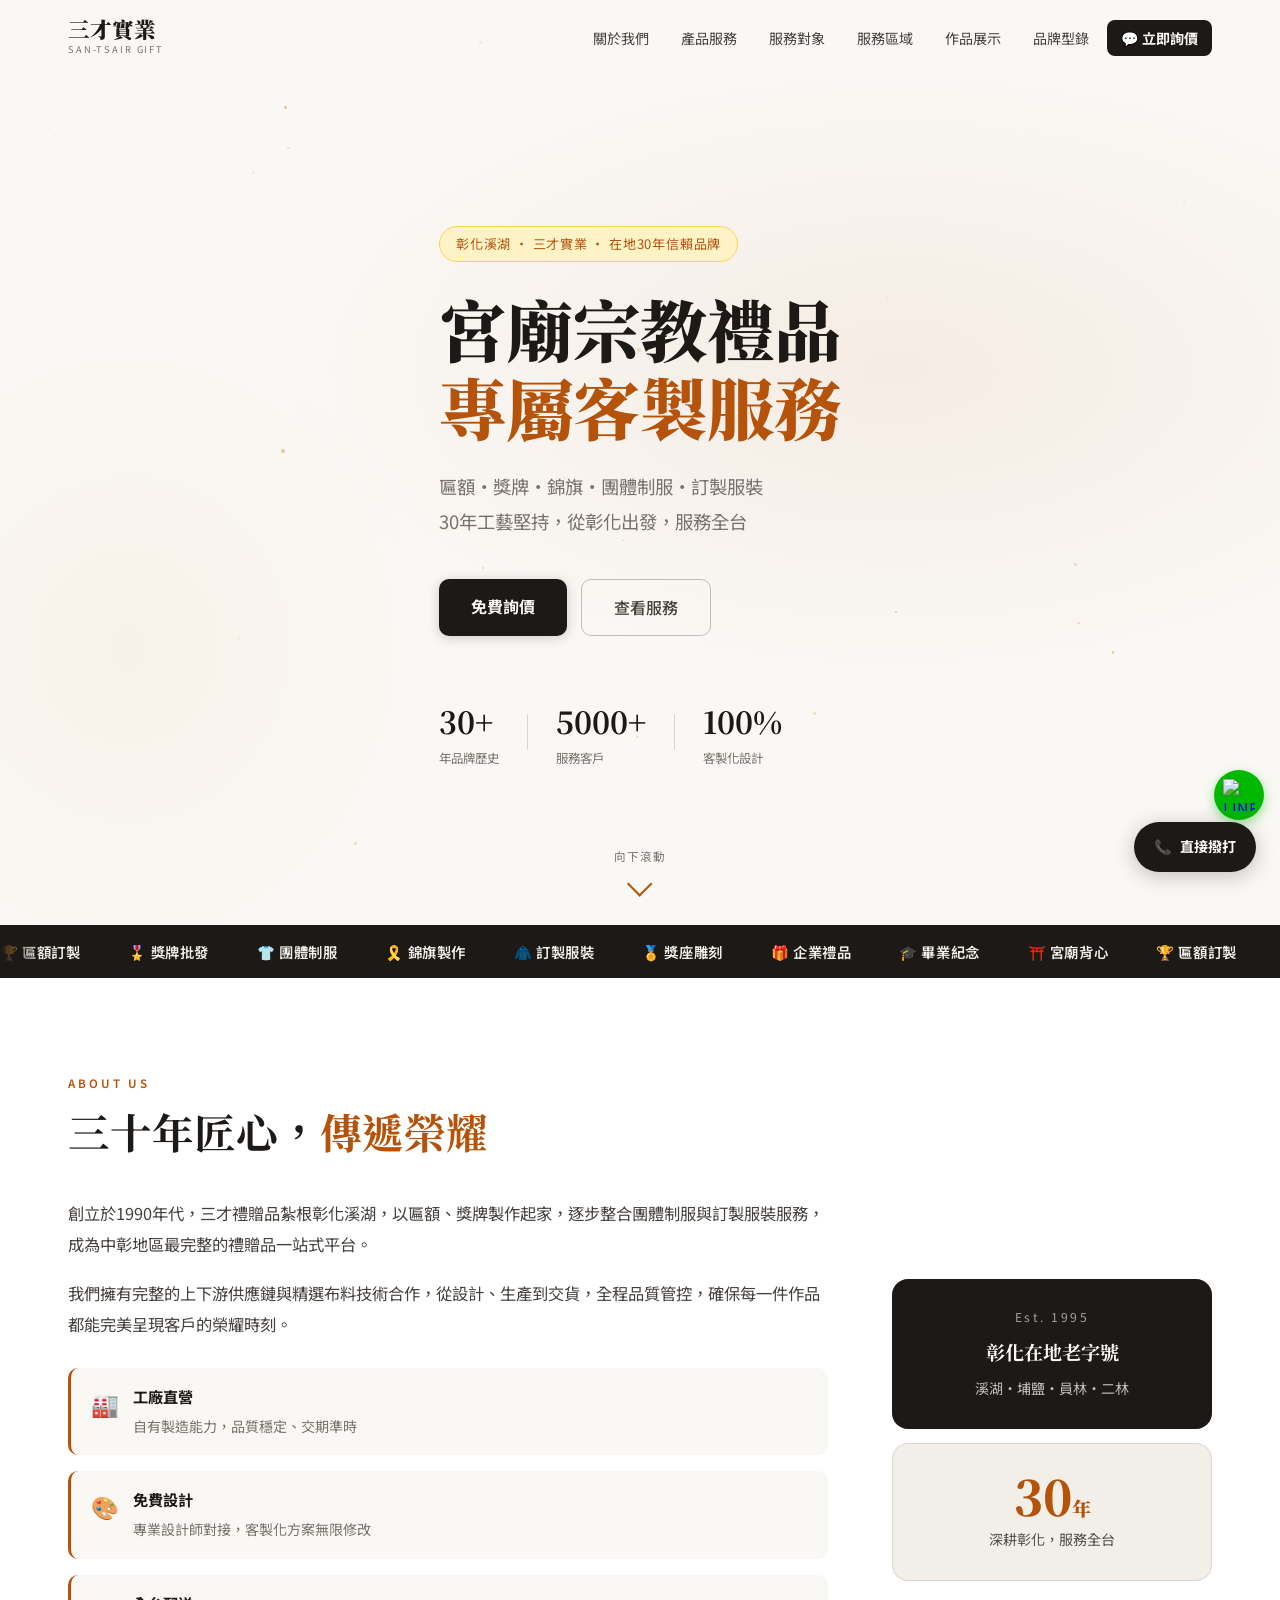
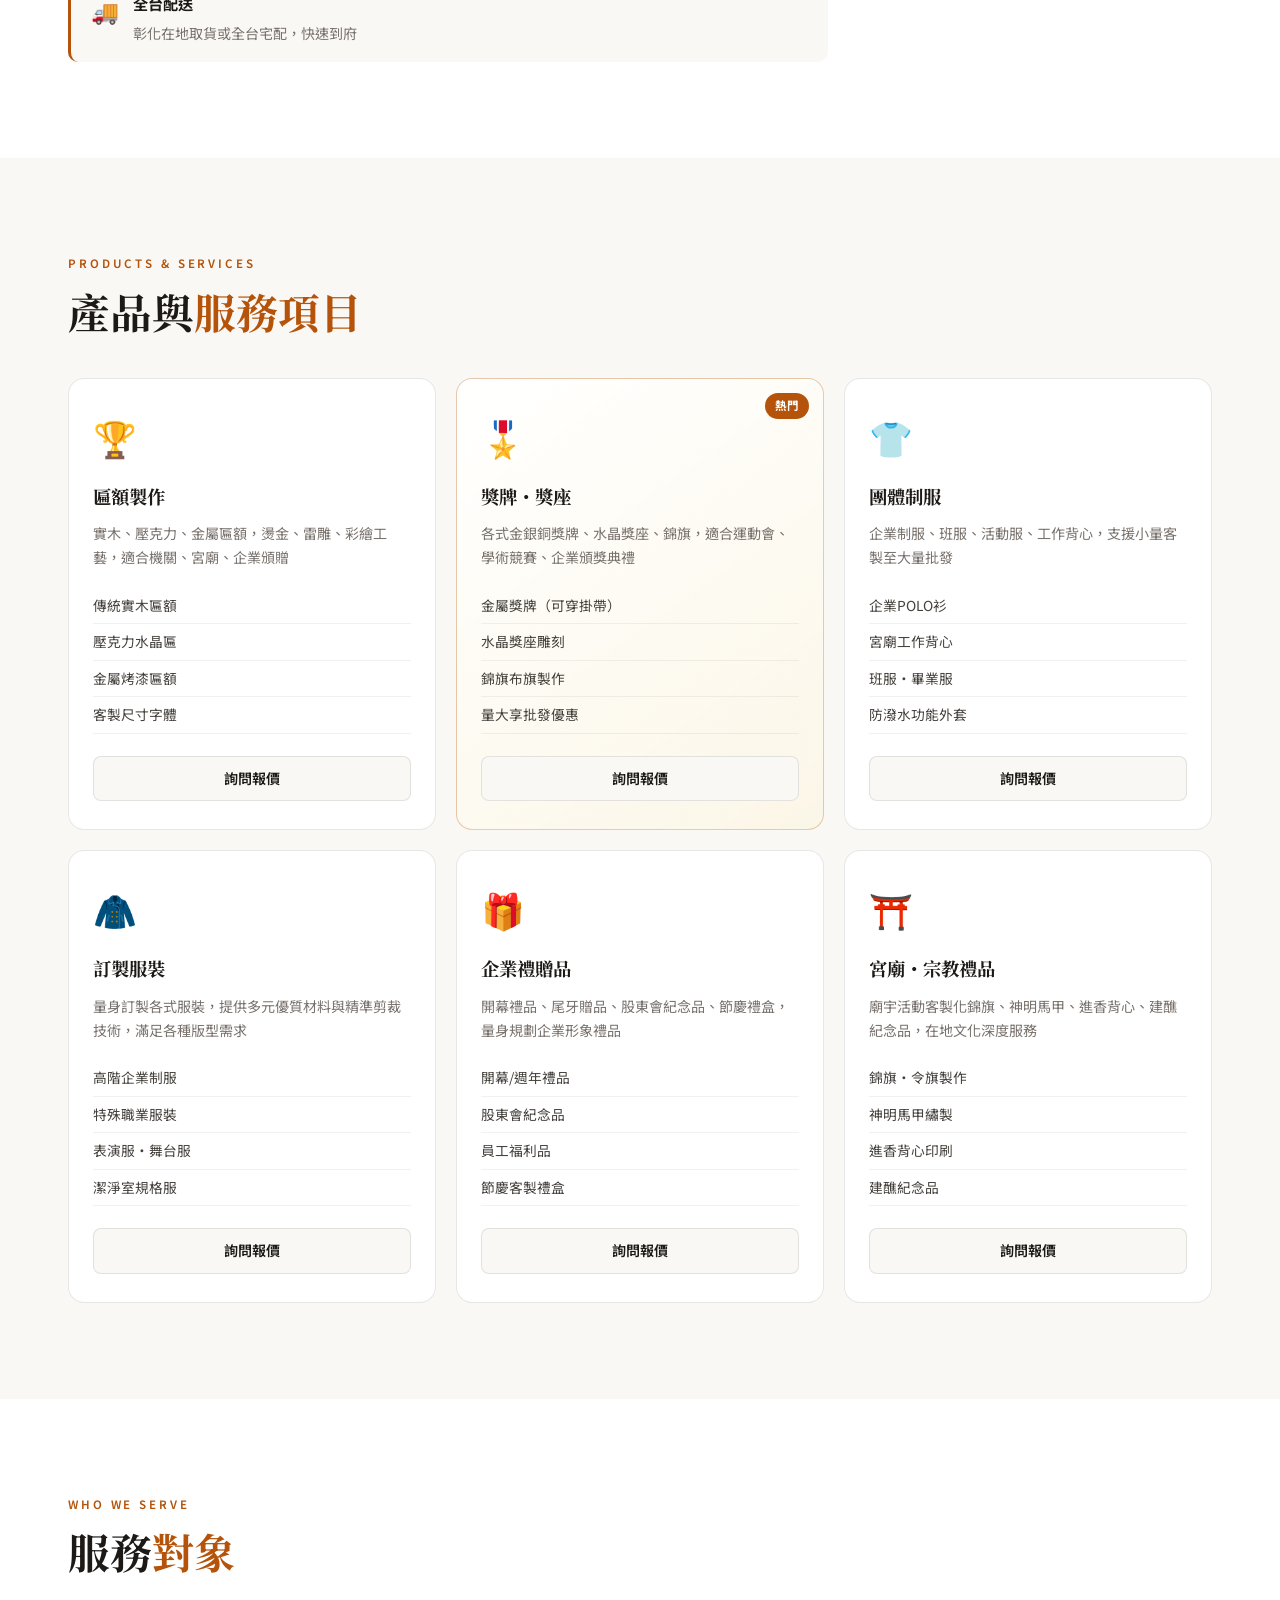
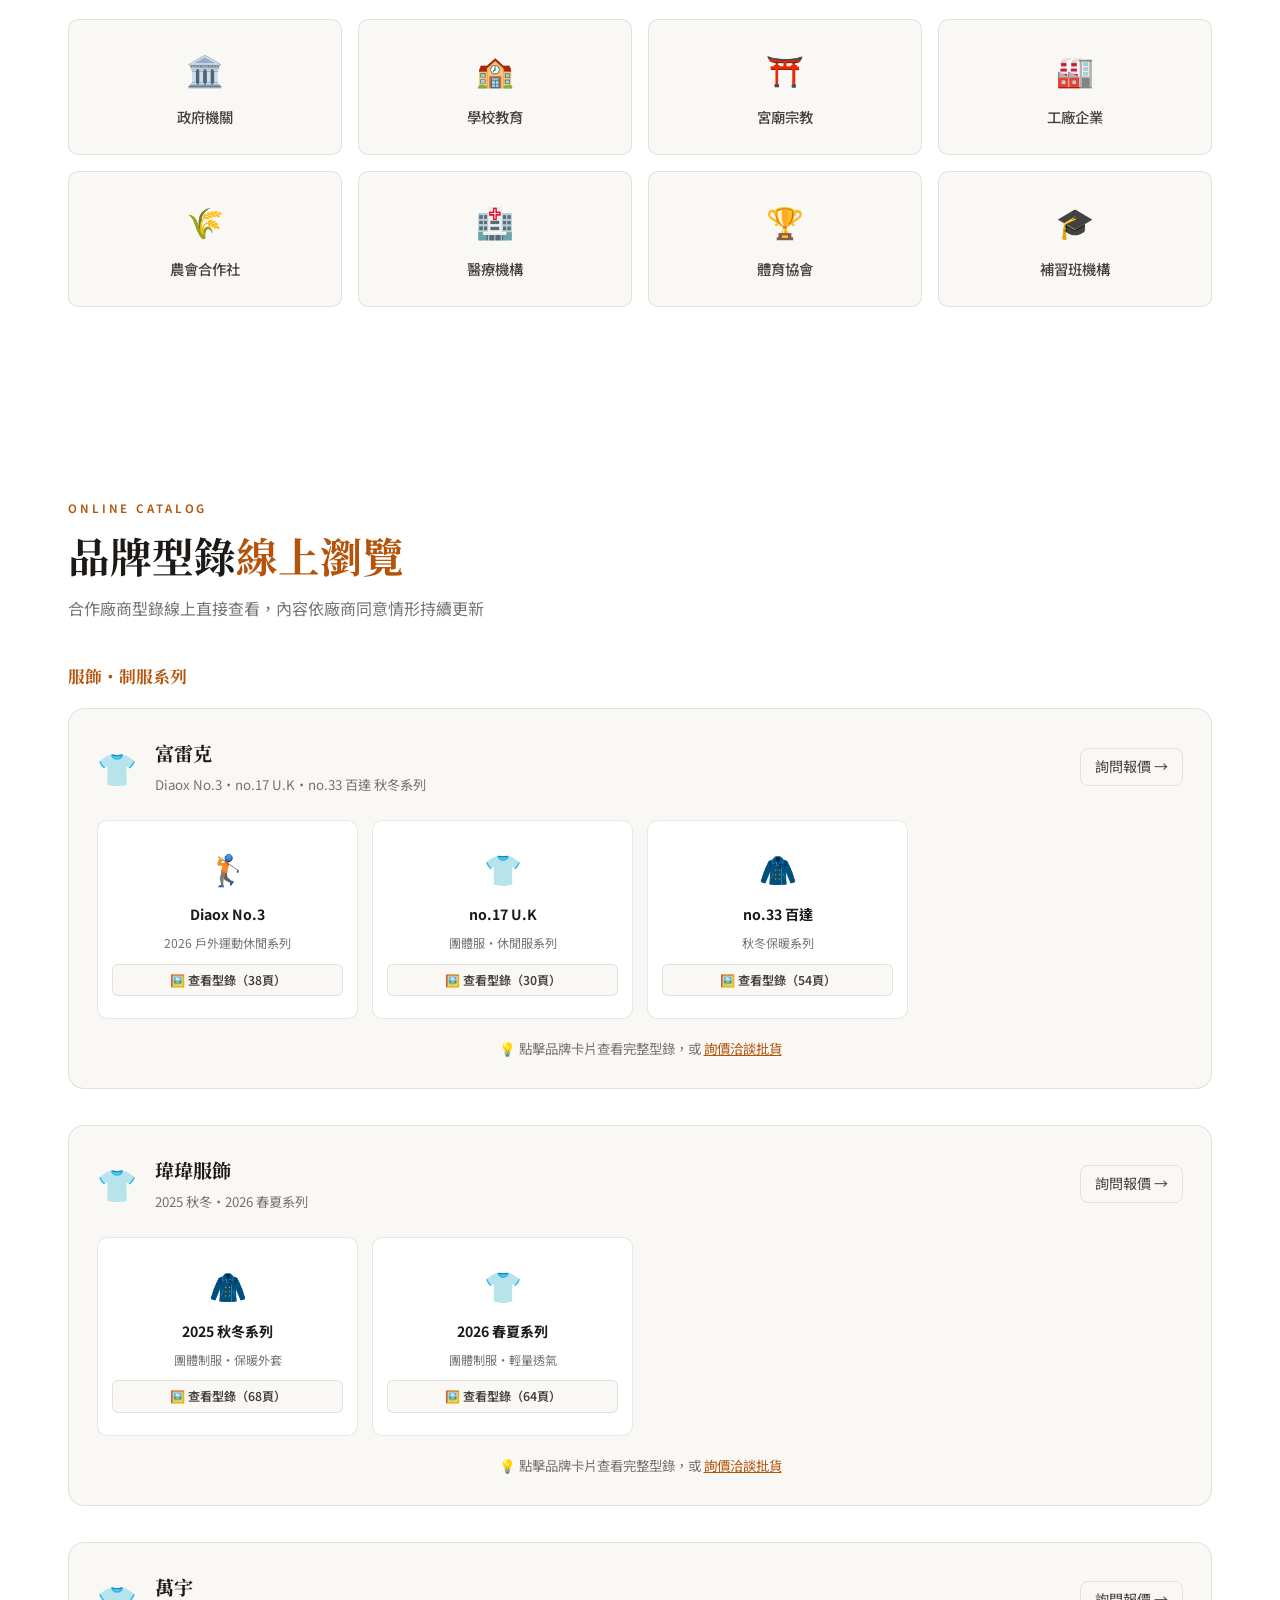
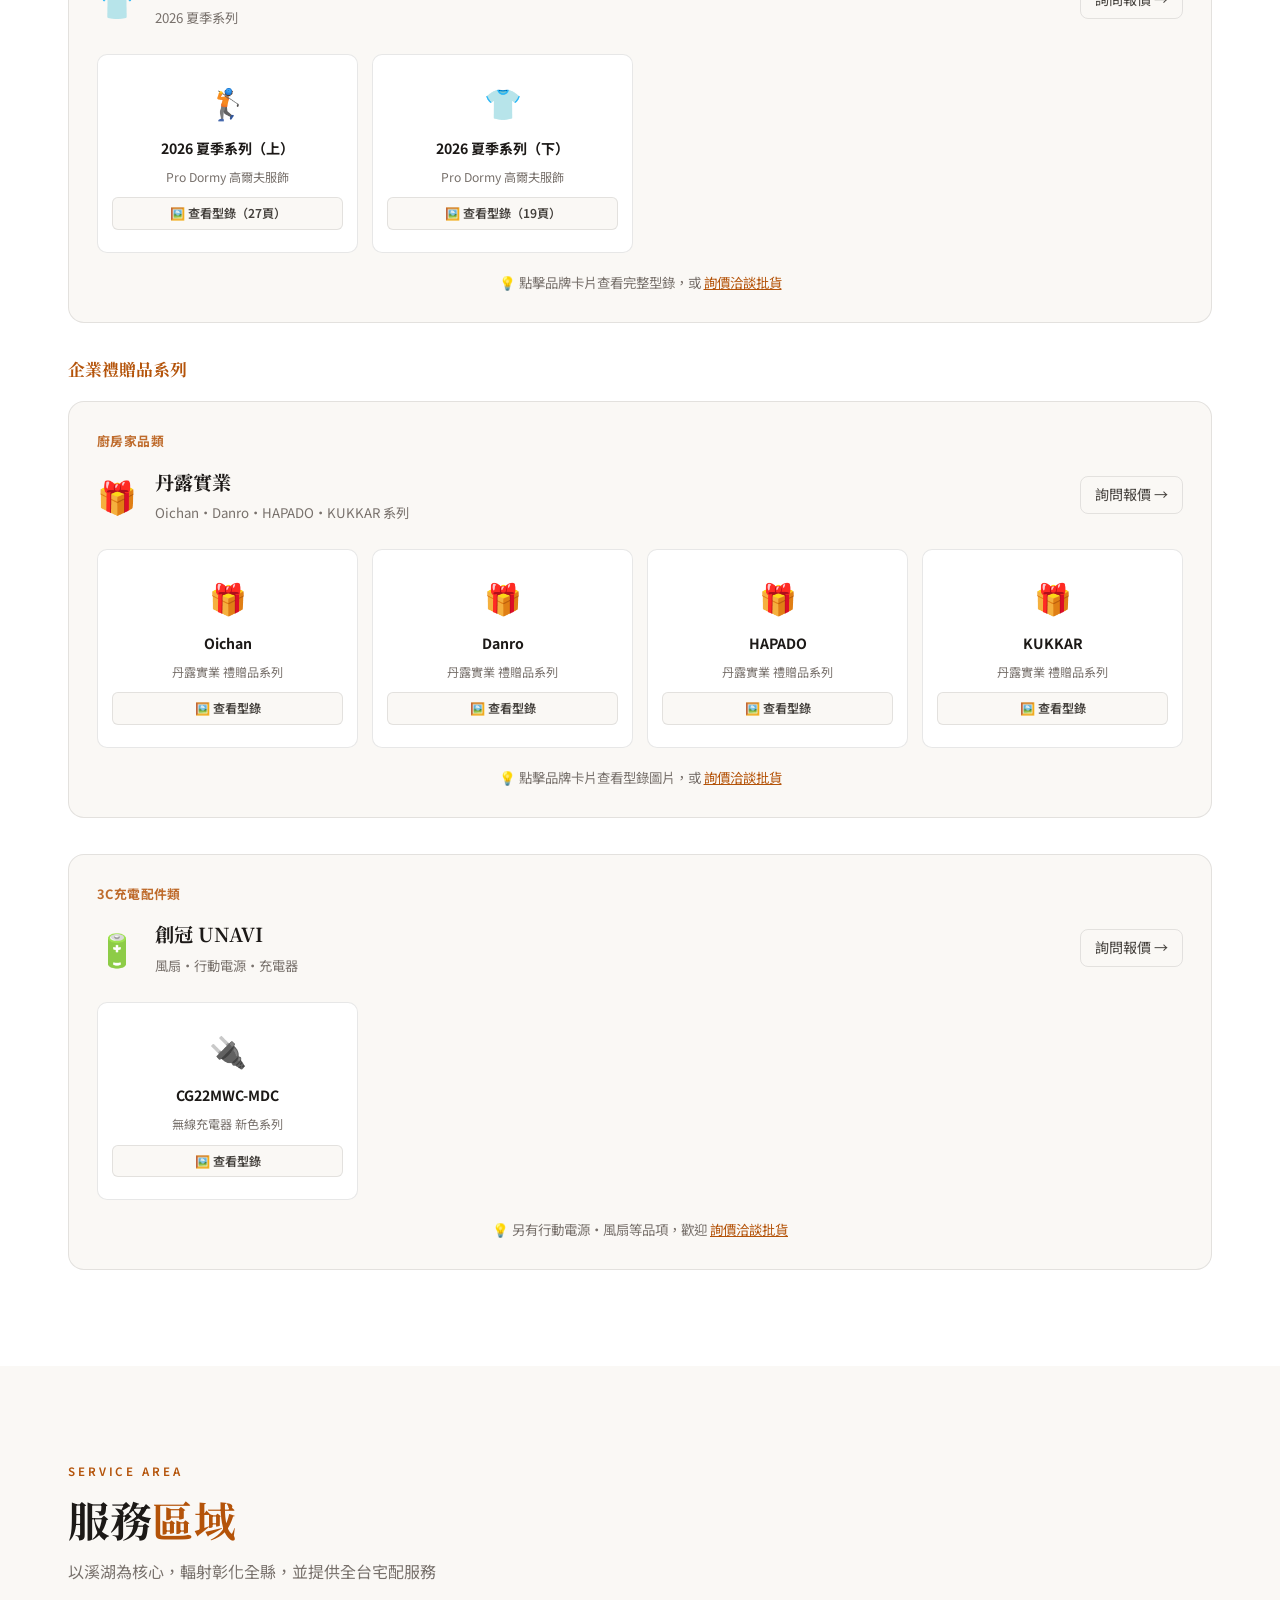
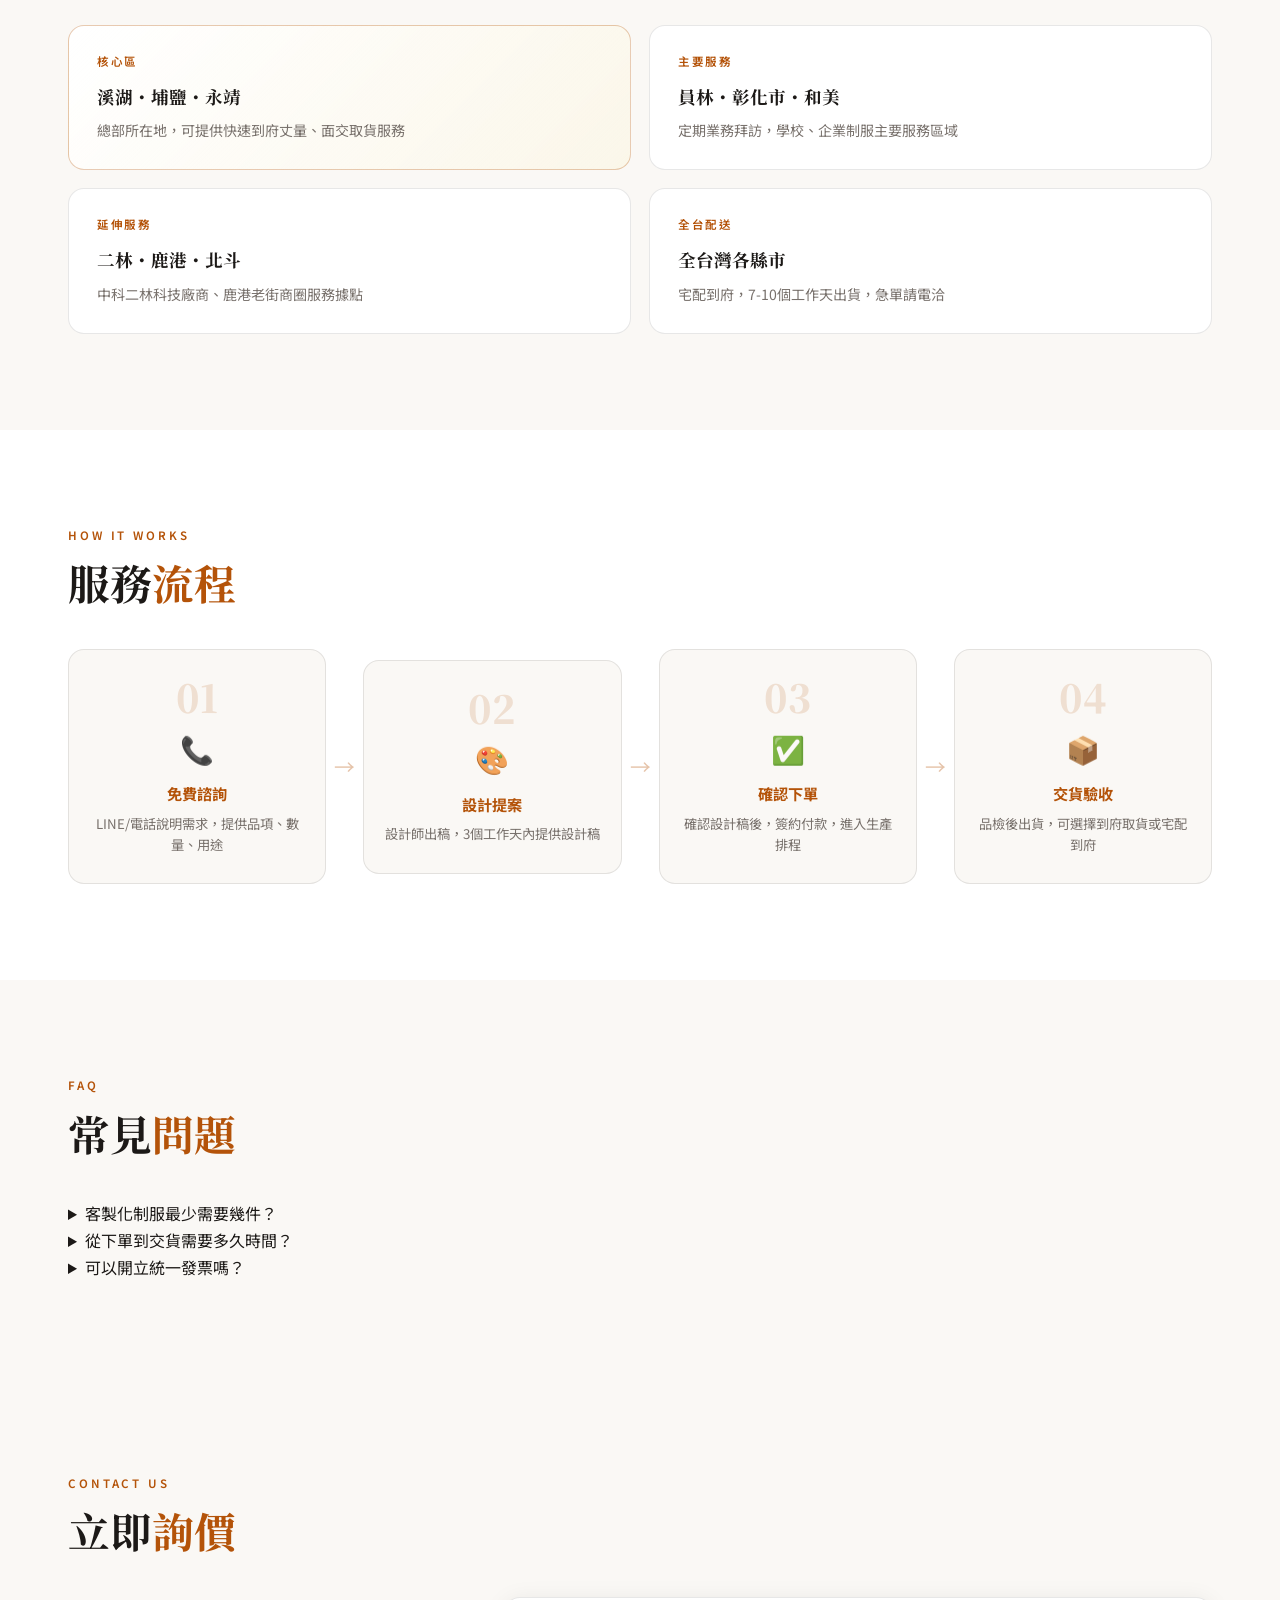
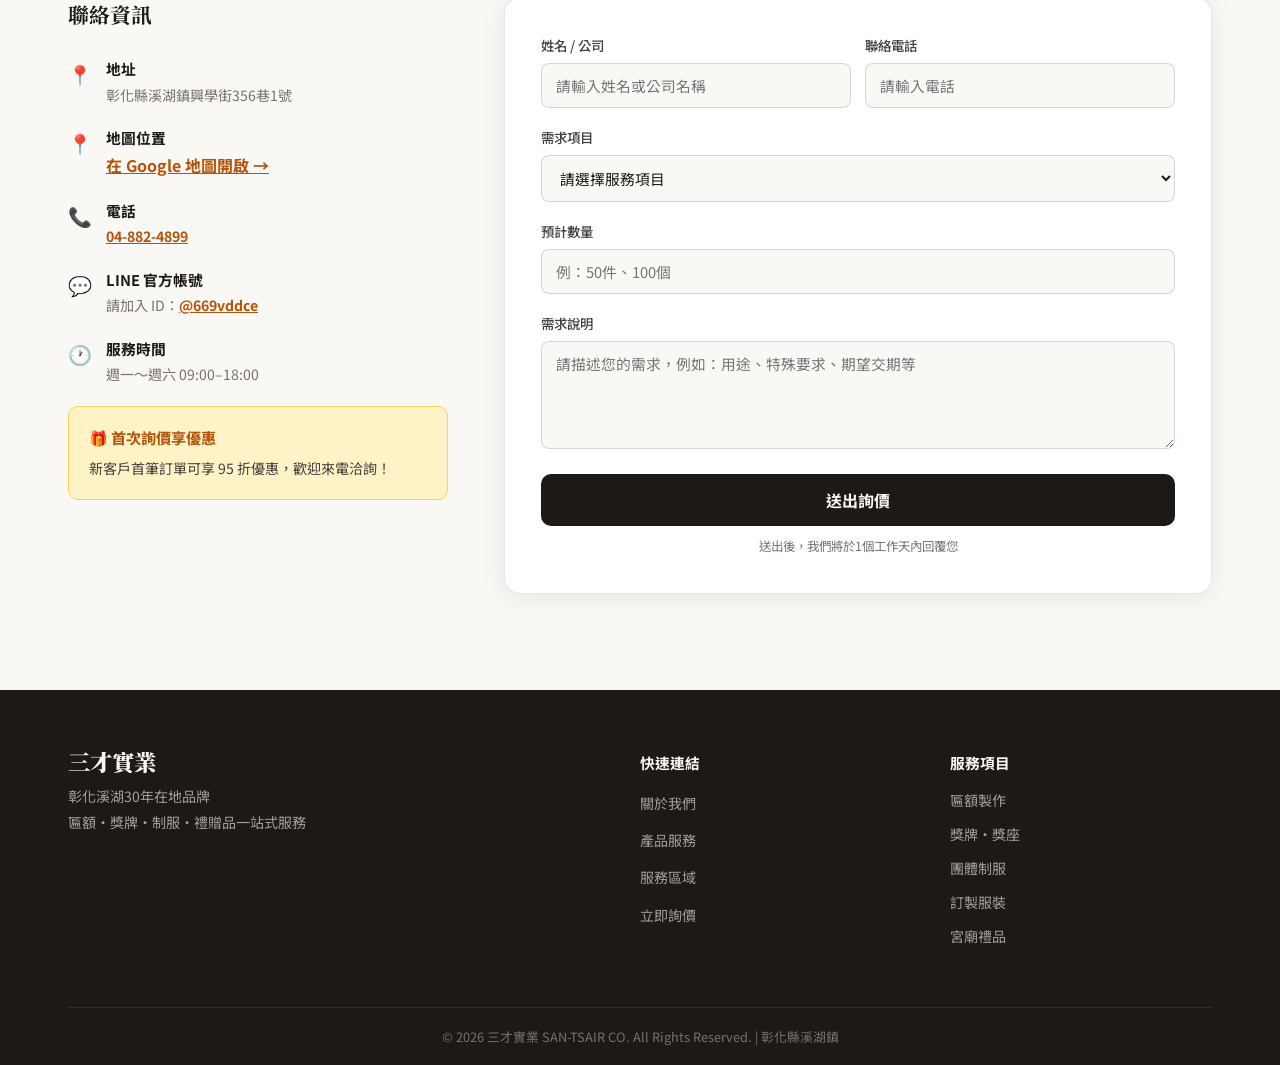
==== commit f286f5ef: "feat: nav加入「立即詢價」icon，一鍵帶頁面資訊丟進LINE OA 導覽列原「立即詢價」按鈕改為呼叫 sendLineInquiry()：組出「頁面標題 +目前網址」的訊息字串，帶入 lin" ====
--- a/temple-gifts.html
+++ b/temple-gifts.html
@@ -200,7 +200,7 @@
       <li><a href="#area">服務區域</a></li>
       <li><a href="#gallery">作品展示</a></li>
       <li><a href="#catalog">品牌型錄</a></li>
-      <li><a href="#contact" class="nav-cta">立即詢價</a></li>
+      <li><a href="https://line.me/R/oaMessage/@669vddce/" onclick="return sendLineInquiry(event,'@669vddce')" class="nav-cta">💬 立即詢價</a></li>
     </ul>
     <button class="hamburger" id="hamburger" aria-label="開啟選單">
       <span></span><span></span><span></span>
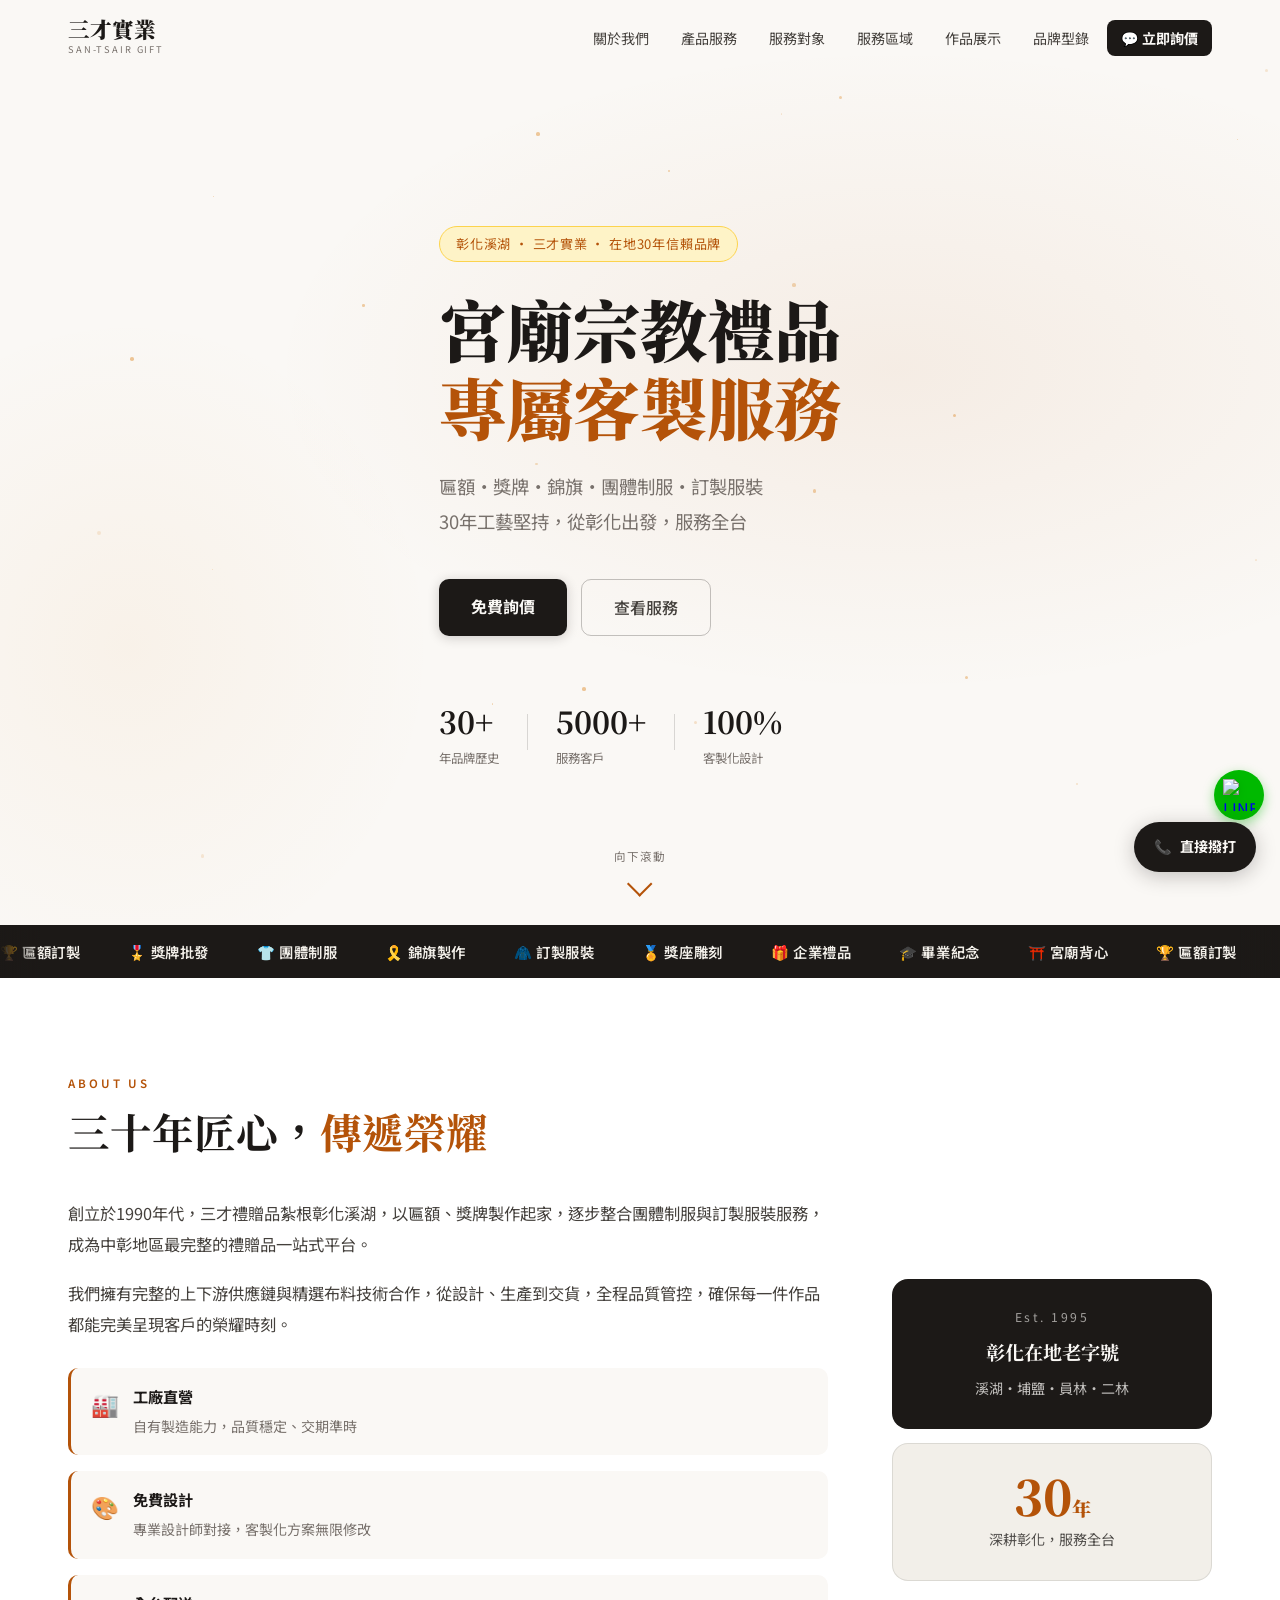
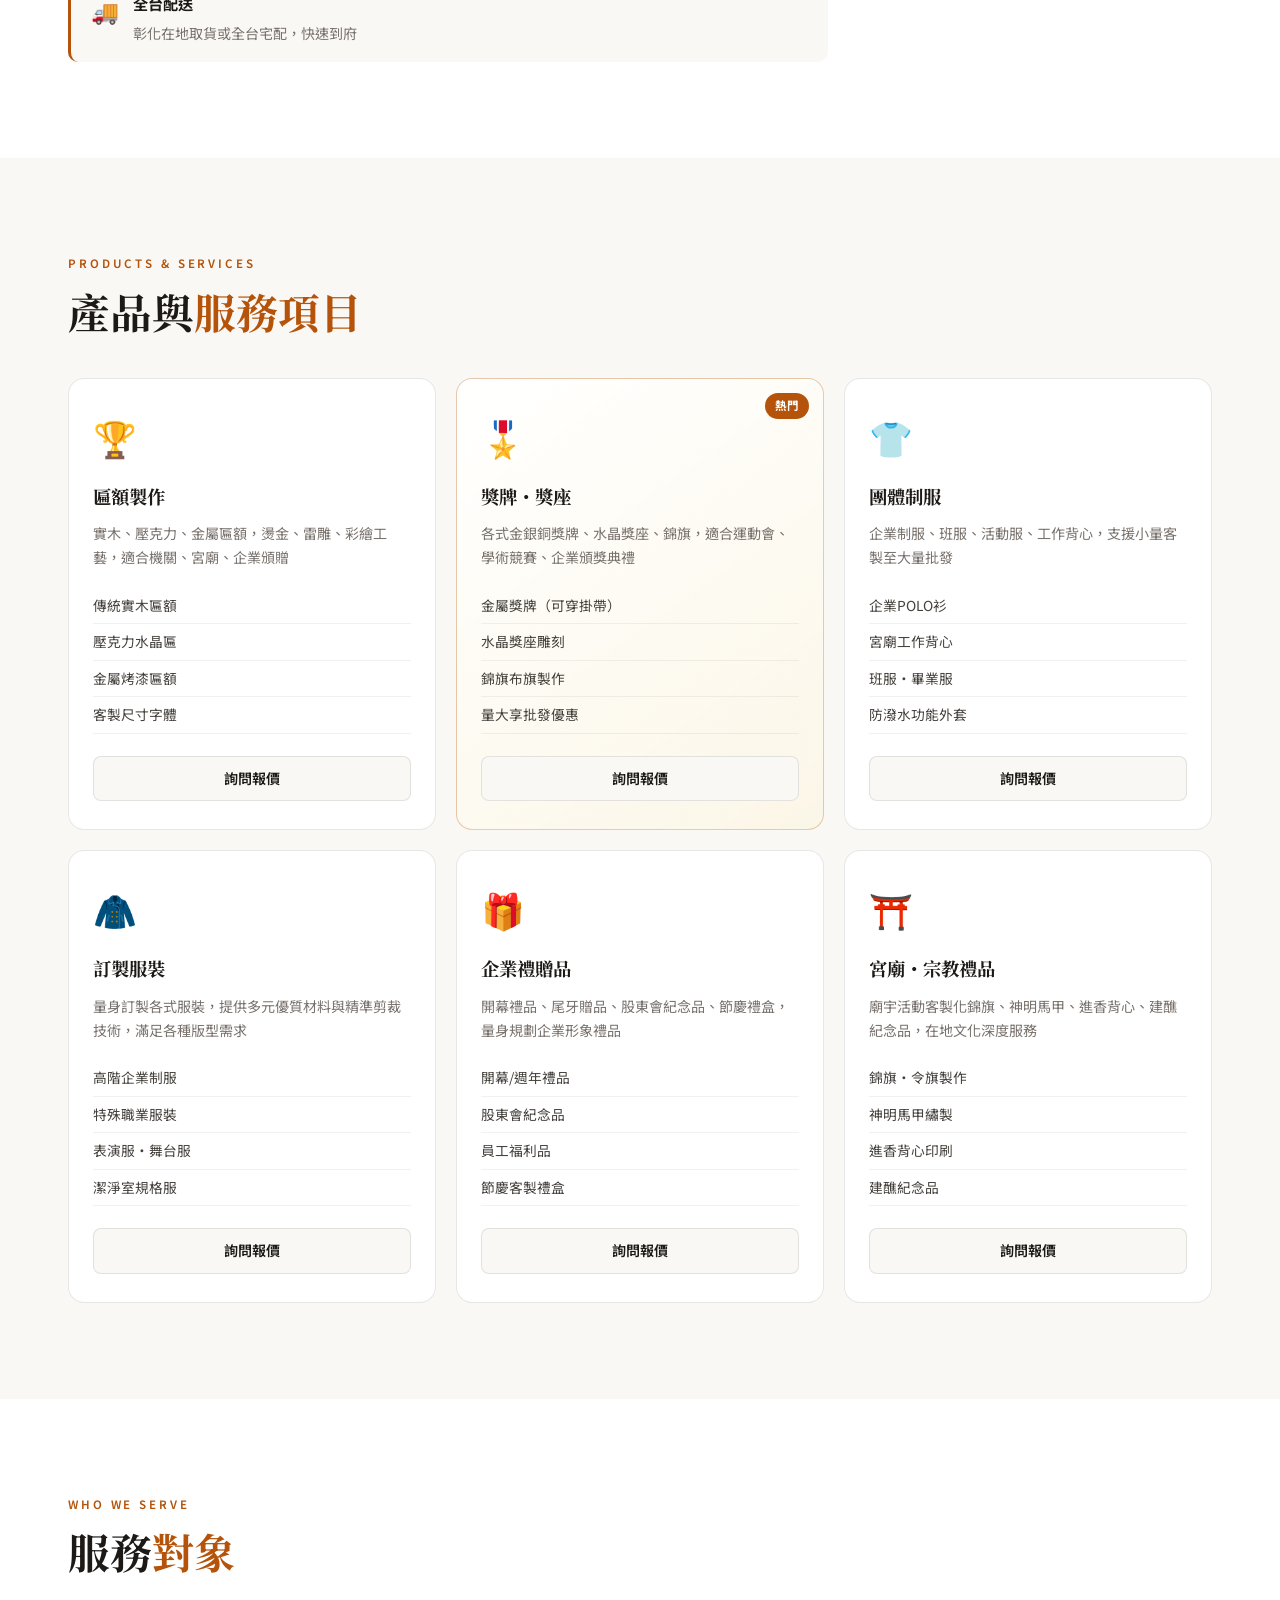
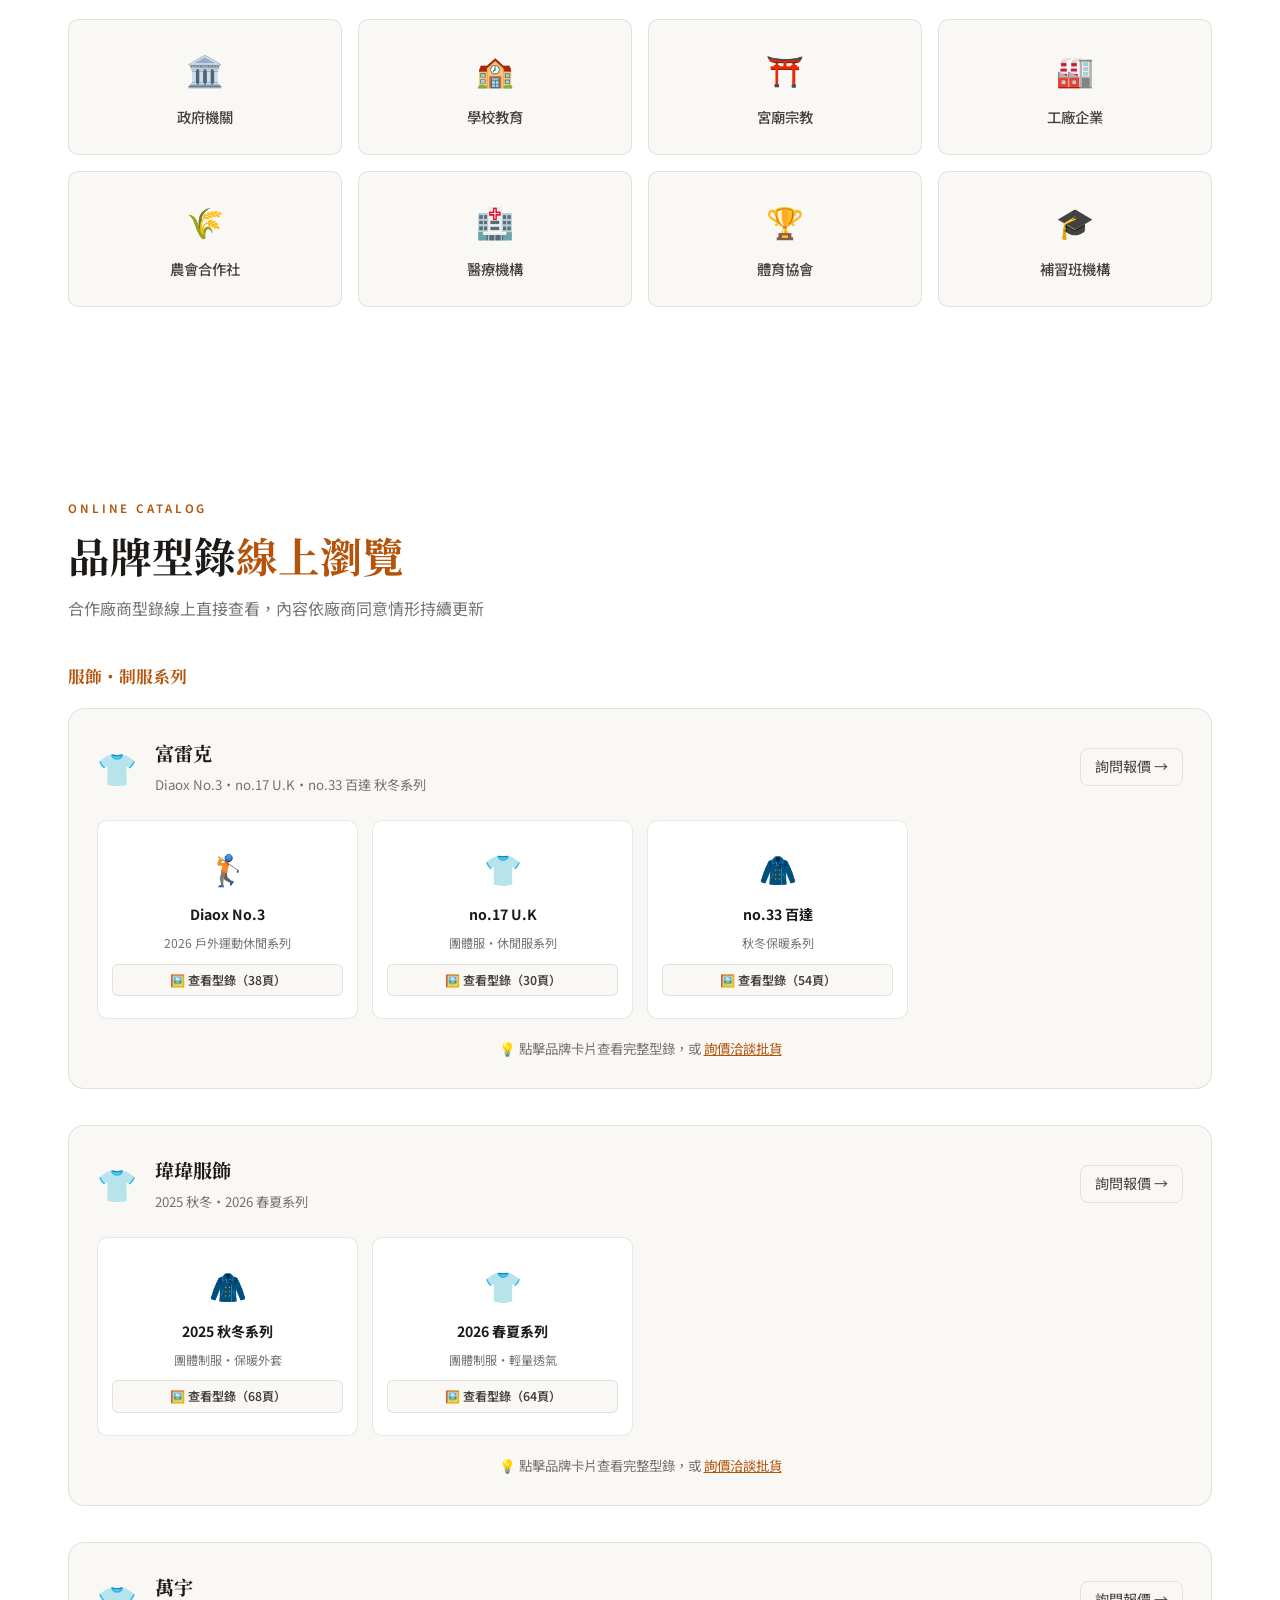
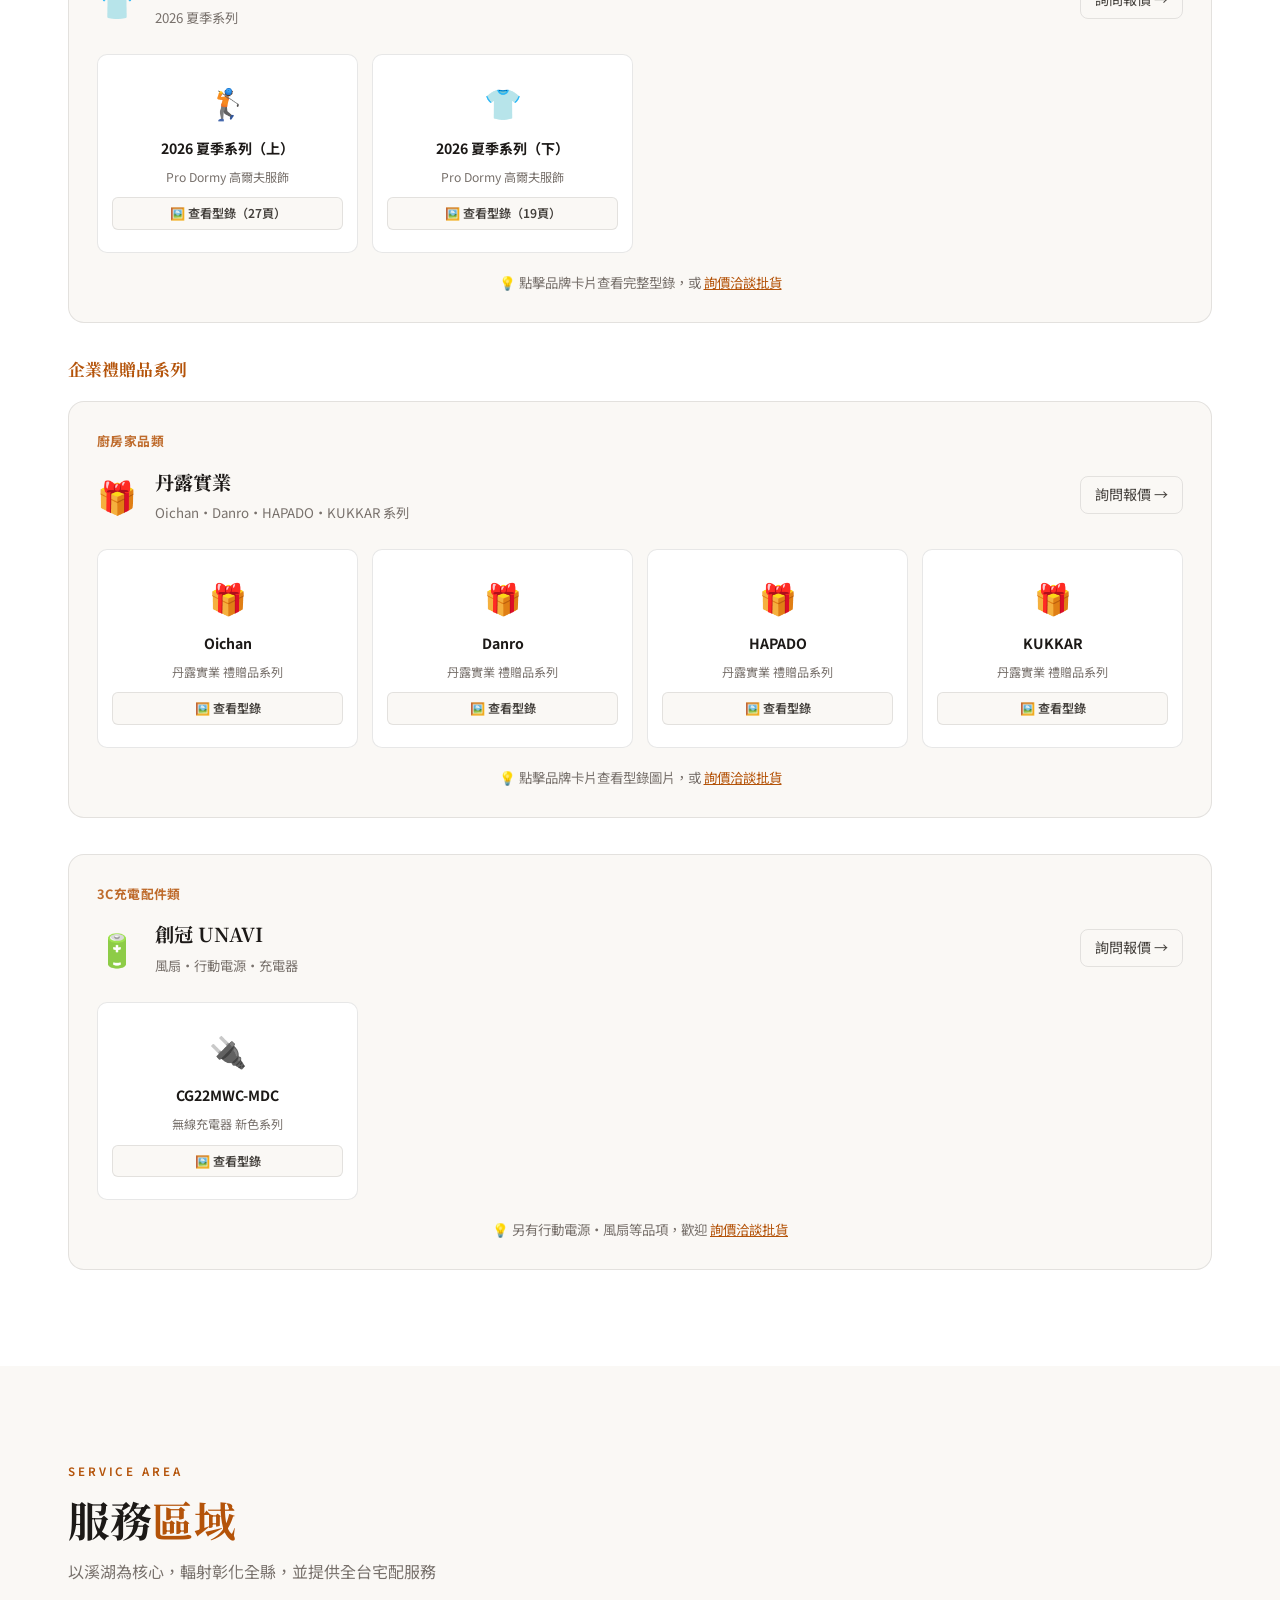
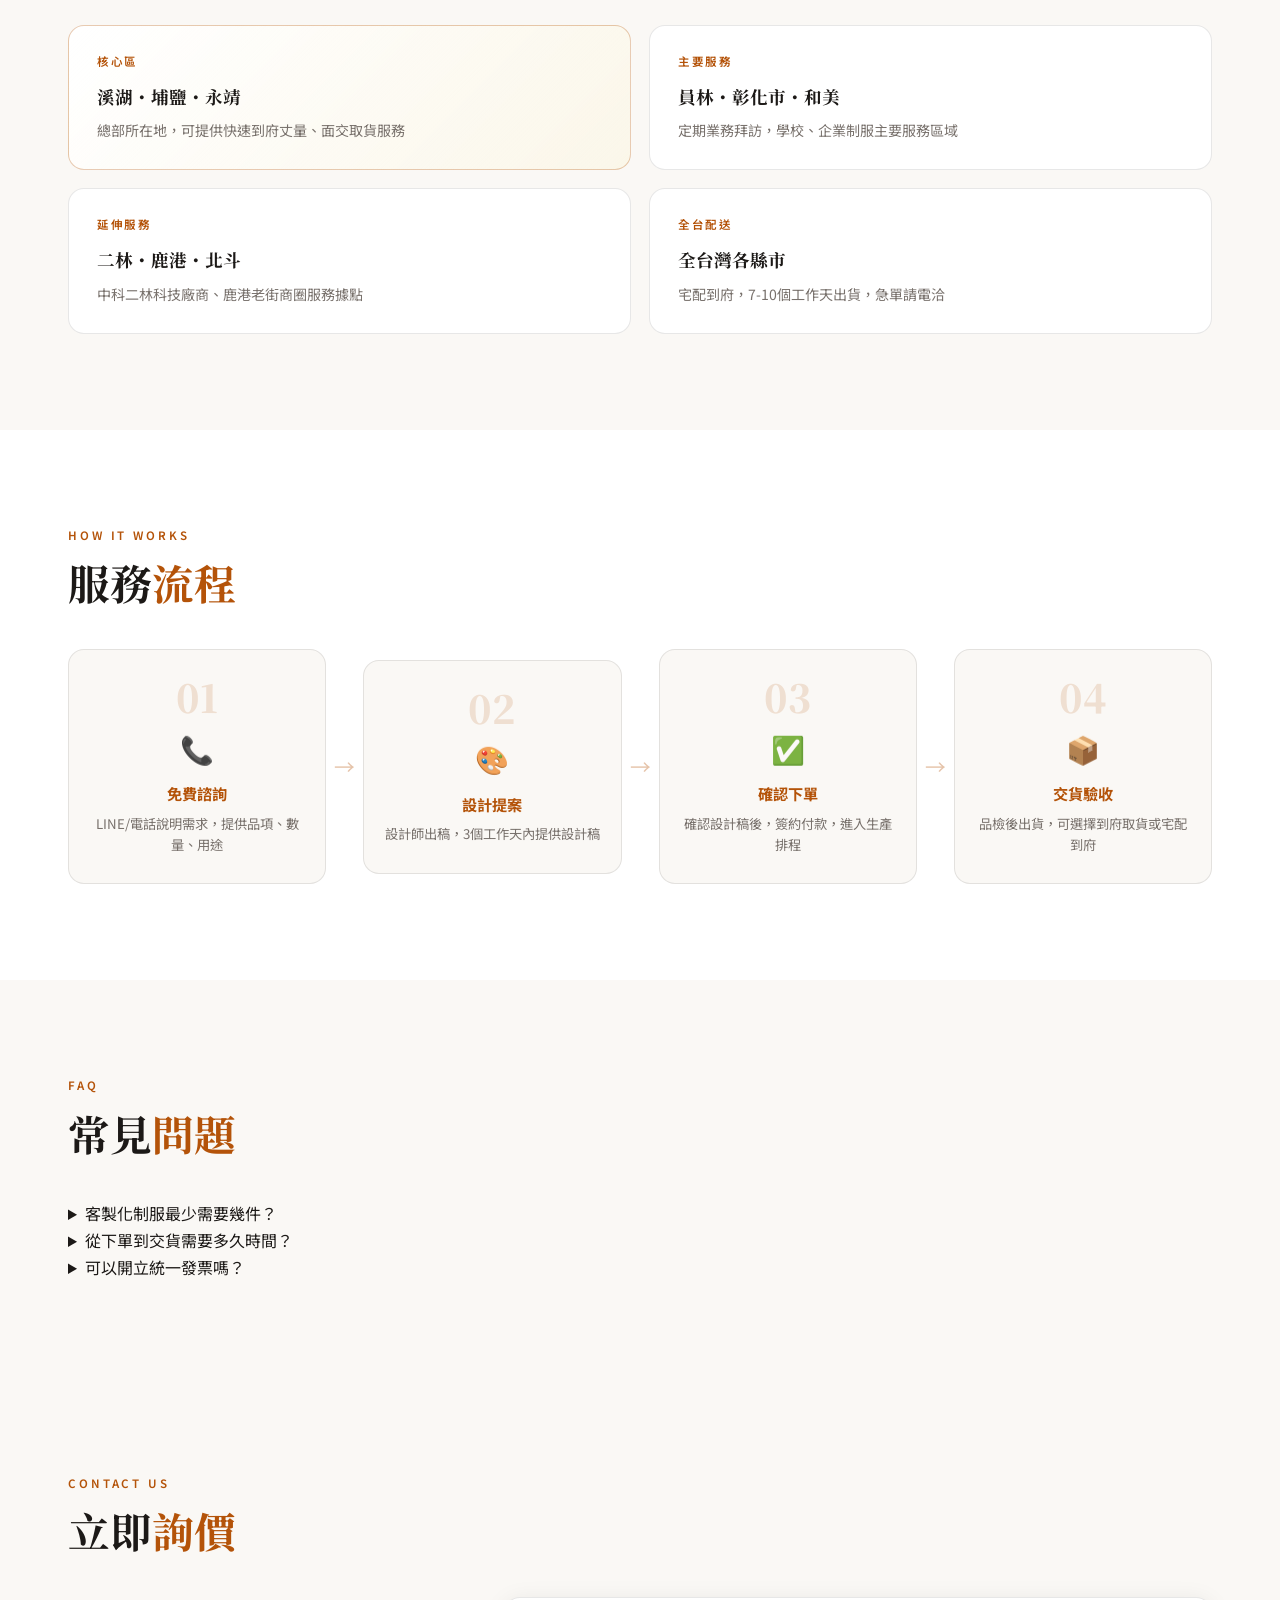
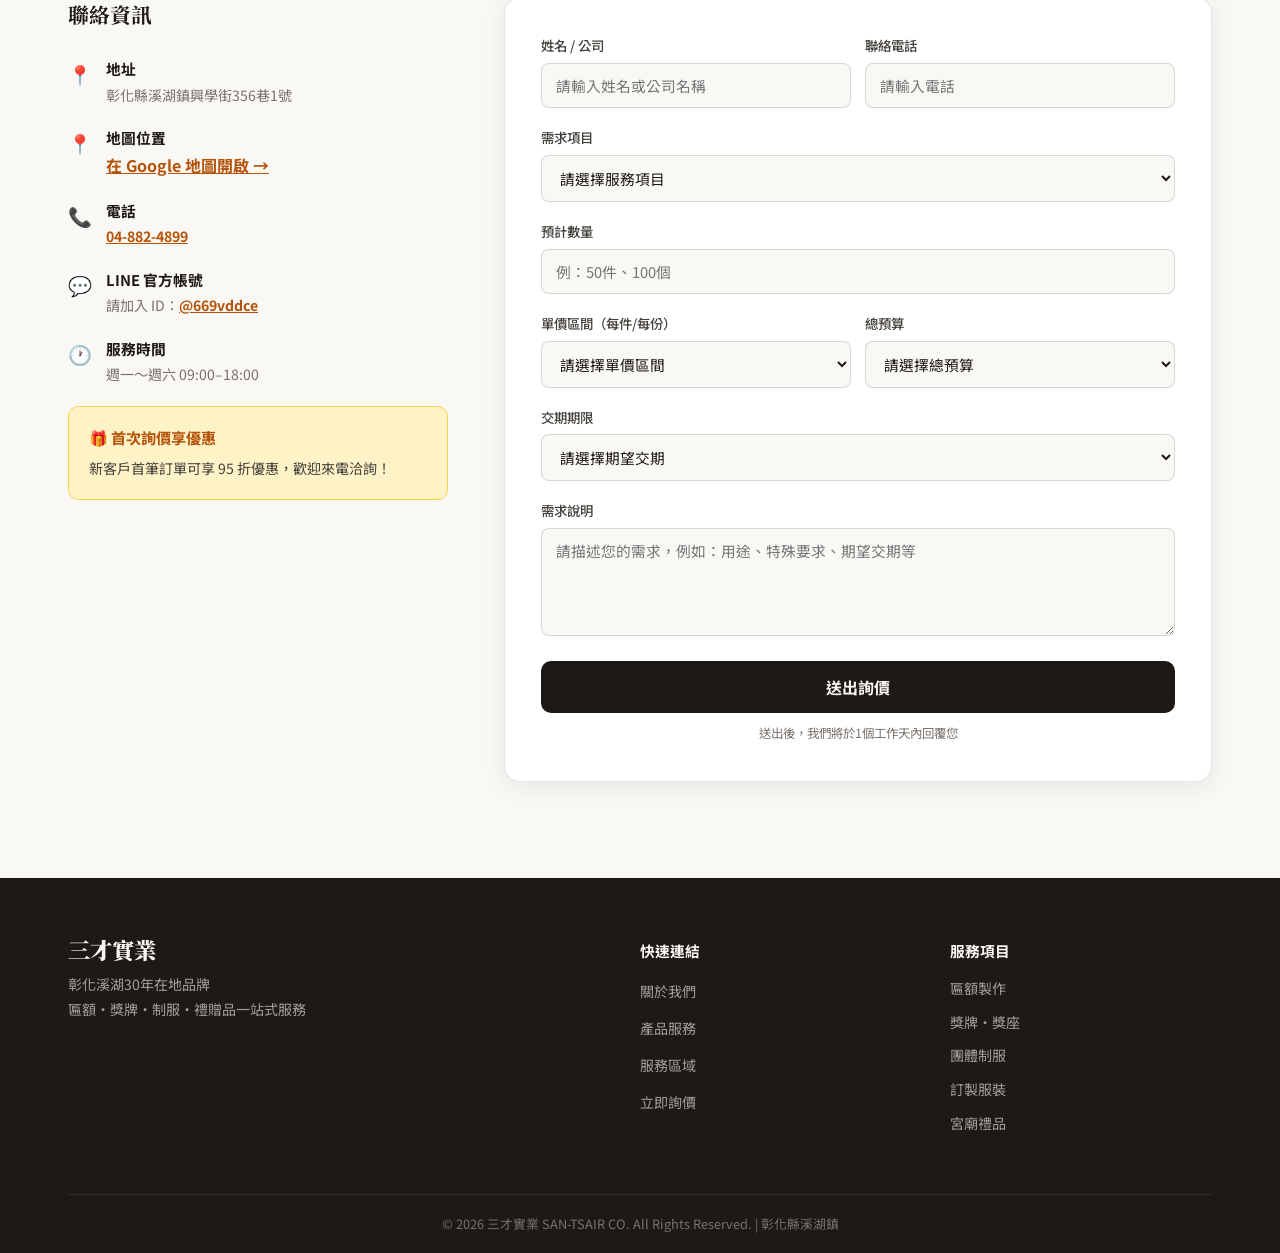
==== commit 883c8777: "feat: 詢價表單補單價區間/總預算/交期期限欄位 + 深連結參數擴充 + 兩版hero配色demo 表單新增unitPrice/totalBudget/deadline三欄，對應user規劃的「三" ====
--- a/temple-gifts.html
+++ b/temple-gifts.html
@@ -811,6 +811,40 @@
           <label for="qty">預計數量</label>
           <input type="text" id="qty" placeholder="例：50件、100個">
         </div>
+        <div class="form-row">
+          <div class="form-group">
+            <label for="unitPrice">單價區間（每件/每份）</label>
+            <select id="unitPrice">
+              <option value="">請選擇單價區間</option>
+              <option>500元以下</option>
+              <option>500-2000元</option>
+              <option>2000-5000元</option>
+              <option>5000元以上</option>
+              <option>未定，請報價建議</option>
+            </select>
+          </div>
+          <div class="form-group">
+            <label for="totalBudget">總預算</label>
+            <select id="totalBudget">
+              <option value="">請選擇總預算</option>
+              <option>1萬元以下</option>
+              <option>1-5萬元</option>
+              <option>5-20萬元</option>
+              <option>20萬元以上</option>
+              <option>未定，請報價建議</option>
+            </select>
+          </div>
+        </div>
+        <div class="form-group">
+          <label for="deadline">交期期限</label>
+          <select id="deadline">
+            <option value="">請選擇期望交期</option>
+            <option>1週內（急件）</option>
+            <option>2-3週內</option>
+            <option>1個月內</option>
+            <option>可配合，不急</option>
+          </select>
+        </div>
         <div class="form-group">
           <label for="msg">需求說明</label>
           <textarea id="msg" rows="4" placeholder="請描述您的需求，例如：用途、特殊要求、期望交期等"></textarea>
--- a/assets/css/style.min.css
+++ b/assets/css/style.min.css
@@ -1 +1 @@
-:root{--cream:#FAF8F5;--cream2:#F2EFE9;--cream3:#E8E4DC;--ink:#1C1917;--ink2:#44403C;--ink3:#78716C;--accent:#B45309;--accent2:#D97706;--accent-light:#FEF3C7;--accent-border:#FCD34D;--white:#FFFFFF;--radius:10px;--radius-lg:16px;--shadow:0 4px 24px rgba(28,25,23,0.08);--shadow-md:0 8px 40px rgba(28,25,23,0.12);--transition:0.25s ease;--border:1px solid rgba(28,25,23,0.1)}*,*::before,*::after{box-sizing:border-box;margin:0;padding:0}html{scroll-behavior:smooth;font-size:16px}body{font-family:'Noto Sans TC',sans-serif;background:var(--cream);color:var(--ink);line-height:1.7;overflow-x:hidden}.container{max-width:1200px;margin:0 auto;padding:0 28px}section{padding:96px 0}.section-label{font-size:.72rem;letter-spacing:.25em;color:var(--accent);text-transform:uppercase;margin-bottom:10px;font-weight:600}.section-title{font-family:'Noto Serif TC',serif;font-size:clamp(1.7rem,3.5vw,2.6rem);font-weight:700;line-height:1.3;margin-bottom:40px;color:var(--ink);word-break:keep-all}.section-sub{color:var(--ink3);font-size:1rem;margin-top:-28px;margin-bottom:40px}.accent-text{color:var(--accent)}.navbar{position:fixed;top:0;left:0;right:0;z-index:1000;padding:18px 0;transition:background .25s ease,box-shadow .25s ease}.navbar.scrolled{background:rgba(250,248,245,.97);box-shadow:0 1px 0 rgba(28,25,23,.08),0 4px 24px rgba(28,25,23,.08);backdrop-filter:blur(12px);padding:12px 0}.nav-inner{max-width:1200px;margin:0 auto;padding:0 28px;display:flex;align-items:center;justify-content:space-between}.logo{text-decoration:none;display:flex;flex-direction:column}.logo-zh{font-family:'Noto Serif TC',serif;font-size:1.35rem;font-weight:900;color:var(--ink);line-height:1}.logo-sub{font-size:.58rem;letter-spacing:.2em;color:var(--ink3);margin-top:2px}.nav-links{list-style:none;display:flex;gap:4px;align-items:center}.nav-links a{text-decoration:none;color:var(--ink2);font-size:.88rem;padding:8px 14px;border-radius:8px;transition:color .25s ease,background .25s ease}.nav-links a:hover{color:var(--accent);background:var(--accent-light)}.nav-cta{background:var(--ink)!important;color:var(--cream)!important;font-weight:700!important;border-radius:8px!important}.nav-cta:hover{background:var(--accent)!important;color:#fff!important}.hamburger{display:none;flex-direction:column;gap:5px;background:none;border:none;cursor:pointer;padding:4px}.hamburger span{display:block;width:24px;height:2px;background:var(--ink);border-radius:2px;transition:.25s ease}.hamburger.open span:nth-child(1){transform:translateY(7px) rotate(45deg)}.hamburger.open span:nth-child(2){opacity:0}.hamburger.open span:nth-child(3){transform:translateY(-7px) rotate(-45deg)}.hero{min-height:100vh;display:flex;align-items:center;position:relative;overflow:hidden;background:var(--cream)}.hero-bg{position:absolute;inset:0;background:radial-gradient(ellipse 70% 50% at 70% 40%,rgba(180,83,9,.07) 0%,transparent 70%),radial-gradient(ellipse 40% 60% at 10% 70%,rgba(217,119,6,.05) 0%,transparent 60%)}.hero-particles{position:absolute;inset:0;pointer-events:none}.particle{position:absolute;border-radius:50%;opacity:0;animation:float-up linear infinite;background:var(--accent2)}@keyframes float-up{0%{opacity:0;transform:translateY(0)}10%{opacity:.4}90%{opacity:.15}100%{opacity:0;transform:translateY(-100vh)}}.hero-content{position:relative;z-index:2;max-width:1200px;margin:0 auto;padding:130px 28px 60px}.hero-badge{display:inline-flex;align-items:center;gap:6px;background:var(--accent-light);border:1px solid var(--accent-border);color:var(--accent);padding:6px 16px;border-radius:100px;font-size:.82rem;letter-spacing:.06em;margin-bottom:28px;animation:fadeInDown .8s ease}.hero-title{font-family:'Noto Serif TC',serif;font-size:clamp(2.2rem,5.5vw,4.2rem);font-weight:900;line-height:1.15;color:var(--ink);margin-bottom:24px;animation:fadeInUp .9s ease .1s both}.hero-desc{font-size:clamp(1rem,1.8vw,1.15rem);color:var(--ink3);margin-bottom:40px;line-height:1.9;max-width:560px;animation:fadeInUp .9s ease .2s both}.hero-btns{display:flex;gap:14px;margin-bottom:60px;flex-wrap:wrap;animation:fadeInUp .9s ease .3s both}.btn-primary{background:var(--ink);color:var(--cream);padding:14px 32px;border-radius:var(--radius);font-weight:700;font-size:1rem;text-decoration:none;transition:.25s ease;box-shadow:0 2px 12px rgba(28,25,23,.2)}.btn-primary:hover{background:var(--accent);transform:translateY(-2px);box-shadow:0 6px 20px rgba(180,83,9,.3)}.btn-outline{border:1.5px solid rgba(28,25,23,.25);color:var(--ink2);padding:14px 32px;border-radius:var(--radius);font-weight:500;font-size:1rem;text-decoration:none;transition:.25s ease}.btn-outline:hover{border-color:var(--accent);color:var(--accent);background:var(--accent-light)}.hero-stats{display:flex;align-items:center;gap:28px;animation:fadeInUp .9s ease .4s both}.stat{display:flex;flex-direction:column}.stat-num{font-family:'Noto Serif TC',serif;font-size:1.9rem;font-weight:700;color:var(--ink)}.stat-label{font-size:.78rem;color:var(--ink3)}.stat-divider{width:1px;height:36px;background:rgba(28,25,23,.15)}.hero-scroll{position:absolute;bottom:32px;left:50%;transform:translateX(-50%);display:flex;flex-direction:column;align-items:center;gap:8px;color:var(--ink3);font-size:.72rem;letter-spacing:.1em}.scroll-arrow{width:18px;height:18px;border-right:2px solid var(--accent);border-bottom:2px solid var(--accent);transform:rotate(45deg);animation:bounce 1.5s infinite}@keyframes bounce{0%,100%{transform:rotate(45deg) translateY(0)}50%{transform:rotate(45deg) translateY(6px)}}.marquee-bar{background:var(--ink);padding:13px 0;overflow:hidden;white-space:nowrap;position:relative}.marquee-bar::before,.marquee-bar::after{content:"";position:absolute;top:0;bottom:0;width:40px;z-index:2}.marquee-bar::before{left:0;background:linear-gradient(to right,var(--ink),transparent)}.marquee-bar::after{right:0;background:linear-gradient(to left,var(--ink),transparent)}.marquee-track{display:inline-flex;gap:48px;animation:marquee 26s linear infinite}.marquee-track span{color:var(--cream2);font-weight:600;font-size:.9rem;letter-spacing:.04em}@keyframes marquee{0%{transform:translateX(0)}100%{transform:translateX(-50%)}}.about{background:var(--white)}.about-grid{display:grid;grid-template-columns:1fr 320px;gap:64px;align-items:center}.about-text p{color:var(--ink2);margin-bottom:18px;font-size:1.02rem;line-height:1.9}.about-features{margin-top:28px;display:flex;flex-direction:column;gap:16px}.feature-item{display:flex;align-items:flex-start;gap:14px;background:var(--cream);padding:16px 20px;border-radius:var(--radius);border-left:3px solid var(--accent)}.feature-icon{font-size:1.4rem;flex-shrink:0}.feature-item strong{color:var(--ink);display:block;margin-bottom:3px;font-size:.95rem}.feature-item p{color:var(--ink3);font-size:.88rem;margin:0}.about-visual{display:flex;flex-direction:column;gap:14px}.about-card{padding:28px;border-radius:var(--radius-lg);text-align:center}.about-card.gold{background:var(--ink);color:var(--cream)}.about-card.dark{background:var(--cream2);border:var(--border)}.card-year{font-size:.76rem;letter-spacing:.2em;margin-bottom:8px;opacity:.6}.card-title{font-family:'Noto Serif TC',serif;font-size:1.2rem;font-weight:700}.card-desc{font-size:.88rem;opacity:.75;margin-top:8px}.card-num{font-family:'Noto Serif TC',serif;font-size:3rem;font-weight:900;color:var(--accent);line-height:1}.card-num small{font-size:1.2rem}.products{background:var(--cream)}.products-grid{display:grid;grid-template-columns:repeat(3,1fr);gap:20px}.product-card{background:var(--white);border:var(--border);border-radius:var(--radius-lg);padding:28px 24px;position:relative;transition:transform .25s ease,box-shadow .25s ease,border-color .25s ease;animation:fadeInUp .6s ease var(--delay) both}.product-card:hover{transform:translateY(-5px);box-shadow:var(--shadow-md);border-color:rgba(180,83,9,.2)}.product-card.featured{border-color:rgba(180,83,9,.3);background:linear-gradient(145deg,#fff,rgba(254,243,199,.3))}.featured-tag{position:absolute;top:14px;right:14px;background:var(--accent);color:#fff;font-size:.72rem;font-weight:700;padding:3px 10px;border-radius:100px}.product-icon{font-size:2.2rem;margin-bottom:14px}.product-card h3{font-family:'Noto Serif TC',serif;font-size:1.15rem;color:var(--ink);margin-bottom:10px}.product-card p{color:var(--ink3);font-size:.88rem;margin-bottom:18px;line-height:1.7}.product-list{list-style:none;margin-bottom:22px}.product-list li{color:var(--ink2);font-size:.86rem;padding:6px 0;border-bottom:1px solid rgba(28,25,23,.06);display:flex;align-items:center;gap:8px}.product-list li::before{content:›;color:var(--accent);font-size:.8rem;font-weight:700}.card-btn{display:block;text-align:center;background:var(--cream);border:var(--border);color:var(--ink);padding:10px;border-radius:8px;text-decoration:none;font-size:.88rem;font-weight:600;transition:.25s ease}.card-btn:hover{background:var(--ink);color:var(--cream);border-color:var(--ink)}.clients{background:var(--white)}.clients-grid{display:grid;grid-template-columns:repeat(4,1fr);gap:16px}.client-item{background:var(--cream);border:var(--border);border-radius:var(--radius);padding:24px 16px;display:flex;flex-direction:column;align-items:center;gap:10px;text-align:center;transition:.25s ease;cursor:default}.client-item:hover{border-color:rgba(180,83,9,.3);background:var(--accent-light);transform:translateY(-3px)}.c-icon{font-size:1.9rem}.client-item span:last-child{font-size:.9rem;color:var(--ink2);font-weight:500}.area{background:var(--cream)}.area-grid{display:grid;grid-template-columns:repeat(2,1fr);gap:18px}.area-card{background:var(--white);border:var(--border);border-radius:var(--radius-lg);padding:26px 28px;transition:.25s ease}.area-card:hover{border-color:rgba(180,83,9,.25);transform:translateY(-3px);box-shadow:var(--shadow)}.area-card.core{border-color:rgba(180,83,9,.3);background:linear-gradient(135deg,#fff,rgba(254,243,199,.25))}.area-tag{font-size:.72rem;letter-spacing:.15em;color:var(--accent);margin-bottom:10px;font-weight:600;text-transform:uppercase}.area-card h3{font-family:'Noto Serif TC',serif;font-size:1.1rem;color:var(--ink);margin-bottom:8px}.area-card p{color:var(--ink3);font-size:.88rem}.process{background:var(--white)}.process-steps{display:flex;align-items:center;gap:8px}.step{flex:1;background:var(--cream);border-radius:var(--radius-lg);padding:28px 20px;text-align:center;border:var(--border);transition:.25s ease}.step:hover{border-color:rgba(180,83,9,.25);transform:translateY(-3px);box-shadow:var(--shadow)}.step-num{font-family:'Noto Serif TC',serif;font-size:2.4rem;font-weight:900;color:rgba(180,83,9,.15);line-height:1;margin-bottom:8px}.step-icon{font-size:1.7rem;margin-bottom:10px}.step h4{color:var(--accent);font-size:.95rem;margin-bottom:6px}.step p{color:var(--ink3);font-size:.83rem;line-height:1.6}.step-arrow{font-size:1.3rem;color:rgba(180,83,9,.35);flex-shrink:0}.contact{background:var(--cream)}.contact-grid{display:grid;grid-template-columns:380px 1fr;gap:56px;align-items:start}.contact-info h3{font-family:'Noto Serif TC',serif;font-size:1.3rem;color:var(--ink);margin-bottom:24px}.info-item{display:flex;gap:14px;margin-bottom:18px;align-items:flex-start}.info-icon{font-size:1.2rem;flex-shrink:0;margin-top:2px}.info-item strong{display:block;color:var(--ink);margin-bottom:2px;font-size:.92rem}.info-item p{color:var(--ink3);font-size:.88rem;margin:0}.contact-highlight{background:var(--accent-light);border:1px solid var(--accent-border);border-radius:var(--radius);padding:18px 20px;margin-top:20px}.contact-highlight strong{color:var(--accent);display:block;margin-bottom:6px;font-size:.95rem}.contact-highlight p{color:var(--ink2);font-size:.88rem}.contact-form{background:var(--white);border:var(--border);border-radius:var(--radius-lg);padding:36px;box-shadow:var(--shadow)}.form-row{display:grid;grid-template-columns:1fr 1fr;gap:14px}.form-group{margin-bottom:18px}.form-group label{display:block;font-size:.84rem;color:var(--ink2);margin-bottom:6px;font-weight:500}.form-group input,.form-group select,.form-group textarea{width:100%;background:var(--cream);border:1px solid rgba(28,25,23,.15);border-radius:8px;padding:11px 14px;color:var(--ink);font-family:'Noto Sans TC',sans-serif;font-size:.92rem;transition:border-color .25s ease;outline:none;resize:vertical}.form-group input:focus,.form-group select:focus,.form-group textarea:focus{border-color:var(--accent);background:var(--white)}.form-group select option{background:var(--white)}.btn-submit{width:100%;background:var(--ink);color:var(--cream);border:none;border-radius:var(--radius);padding:14px;font-size:1rem;font-weight:700;cursor:pointer;transition:.25s ease;font-family:'Noto Sans TC',sans-serif}.btn-submit:hover{background:var(--accent);transform:translateY(-2px);box-shadow:0 6px 20px rgba(180,83,9,.3)}.form-note{text-align:center;color:var(--ink3);font-size:.78rem;margin-top:10px}.footer{background:var(--ink);padding:60px 0 0;color:var(--cream2)}.footer-grid{display:grid;grid-template-columns:2fr 1fr 1fr;gap:48px;padding-bottom:48px}.footer-brand .logo-zh{font-family:'Noto Serif TC',serif;font-size:1.4rem;font-weight:900;color:var(--cream);margin-bottom:12px}.footer-brand p{color:rgba(250,248,245,.6);font-size:.88rem;line-height:1.8}.footer-links h4,.footer-services h4{color:var(--cream);margin-bottom:14px;font-size:.92rem}.footer-links ul,.footer-services ul{list-style:none}.footer-links li,.footer-services li{margin-bottom:10px}.footer-links a{color:rgba(250,248,245,.6);text-decoration:none;font-size:.88rem;transition:color .25s ease}.footer-links a:hover{color:var(--accent2)}.footer-services li{color:rgba(250,248,245,.6);font-size:.88rem}.footer-bottom{border-top:1px solid rgba(250,248,245,.08);padding:18px 0;text-align:center;color:rgba(250,248,245,.4);font-size:.8rem}.floating-btn{position:fixed;bottom:28px;right:24px;background:var(--ink);color:var(--cream);border-radius:100px;padding:13px 20px;display:flex;align-items:center;gap:8px;text-decoration:none;font-weight:700;font-size:.88rem;box-shadow:0 4px 20px rgba(28,25,23,.25);transition:.25s ease;z-index:999;animation:pulse-ink 3s infinite}.floating-btn:hover{background:var(--accent);transform:scale(1.04);box-shadow:0 6px 28px rgba(180,83,9,.4)}@keyframes pulse-ink{0%,100%{box-shadow:0 4px 20px rgba(28,25,23,.25)}50%{box-shadow:0 4px 32px rgba(28,25,23,.4)}}@keyframes fadeInUp{from{opacity:0;transform:translateY(22px)}to{opacity:1;transform:translateY(0)}}@keyframes fadeInDown{from{opacity:0;transform:translateY(-14px)}to{opacity:1;transform:translateY(0)}}.reveal{opacity:0;transform:translateY(18px);transition:opacity .6s ease,transform .6s ease}.reveal.visible{opacity:1;transform:none}.catalog-section{background:var(--white)}.catalog-category-title{font-family:'Noto Serif TC',serif;font-size:1.05rem;font-weight:700;color:var(--accent);margin:32px 0 18px}.catalog-category-title:first-of-type{margin-top:0}.catalog-suppliers{display:flex;flex-direction:column;gap:36px}.supplier-block{background:var(--cream);border:var(--border);border-radius:var(--radius-lg);padding:28px}.catalog-subcategory{font-family:'Noto Sans TC',sans-serif;font-size:.8rem;font-weight:700;color:var(--accent);letter-spacing:.03em;margin:0 0 14px;opacity:.85;text-transform:uppercase}.supplier-header{display:flex;align-items:center;gap:18px;margin-bottom:24px;flex-wrap:wrap}.supplier-logo{font-size:2rem}.supplier-header h3{font-family:'Noto Serif TC',serif;font-size:1.2rem;color:var(--ink);margin-bottom:4px}.supplier-header p{color:var(--ink3);font-size:.83rem}.supplier-tag{background:var(--accent-light);border:1px solid var(--accent-border);color:var(--accent);font-size:.7rem;padding:2px 10px;border-radius:100px;margin-left:8px;font-weight:400}.supplier-web{margin-left:auto;color:var(--ink2);text-decoration:none;font-size:.88rem;border:var(--border);padding:6px 14px;border-radius:8px;transition:.25s ease;white-space:nowrap}.supplier-web:hover{background:var(--ink);color:var(--cream);border-color:var(--ink)}.brand-cards{display:grid;grid-template-columns:repeat(4,1fr);gap:14px;margin-bottom:18px}.brand-card{background:var(--white);border:var(--border);border-radius:var(--radius);padding:22px 14px;text-align:center;cursor:pointer;transition:.25s ease;position:relative;overflow:hidden}.brand-card::after{content:;position:absolute;bottom:0;left:0;right:0;height:3px;background:var(--accent);transform:scaleX(0);transition:transform .25s ease}.brand-card:hover{border-color:rgba(180,83,9,.3);transform:translateY(-4px);box-shadow:var(--shadow-md)}.brand-card:hover::after{transform:scaleX(1)}.brand-logo{font-size:1.9rem;margin-bottom:8px}.brand-name{font-weight:700;color:var(--ink);font-size:.88rem;margin-bottom:7px}.brand-desc{color:var(--ink3);font-size:.76rem;line-height:1.6;margin-bottom:10px}.brand-action{background:var(--cream);border:var(--border);color:var(--ink2);font-size:.76rem;padding:5px 10px;border-radius:6px;font-weight:600}.brand-card:hover .brand-action{background:var(--accent);color:#fff;border-color:var(--accent)}.catalog-note{color:var(--ink3);font-size:.84rem;text-align:center;margin-top:4px}.catalog-note a{color:var(--accent);text-decoration:underline}.catalog-pdf-modal{position:fixed;inset:0;background:rgba(28,25,23,.75);z-index:2000;display:none;align-items:center;justify-content:center;padding:16px;backdrop-filter:blur(8px)}.catalog-pdf-modal.open{display:flex}.pdf-modal-inner{background:var(--white);border:var(--border);border-radius:var(--radius-lg);width:100%;max-width:960px;max-height:90vh;display:flex;flex-direction:column;overflow:hidden;box-shadow:0 24px 80px rgba(28,25,23,.2)}.pdf-modal-header{display:flex;align-items:center;justify-content:space-between;padding:14px 22px;border-bottom:var(--border);background:var(--cream)}#pdfModalTitle{font-weight:700;color:var(--ink);font-size:.95rem}.close-btn{background:rgba(28,25,23,.07);border:none;color:var(--ink);width:30px;height:30px;border-radius:50%;cursor:pointer;font-size:.95rem;transition:.25s ease}.close-btn:hover{background:rgba(28,25,23,.15)}.pdf-modal-body{flex:1;min-height:0}.pdf-modal-body iframe{width:100%;height:65vh;display:block}.pdf-fallback{padding:40px;text-align:center}.pdf-fallback p{color:var(--ink3);margin-bottom:16px}.pdf-modal-footer{padding:14px 22px;border-top:var(--border);display:flex;gap:10px;justify-content:flex-end;background:var(--cream)}.gallery-viewer{position:relative;height:65vh;background:var(--cream2);display:flex;align-items:center;justify-content:center;overflow:hidden}.gallery-viewer img{max-width:100%;max-height:100%;object-fit:contain;user-select:none}.gallery-nav{position:absolute;top:50%;transform:translateY(-50%);background:rgba(28,25,23,.55);color:#fff;border:none;width:42px;height:42px;border-radius:50%;font-size:1.4rem;cursor:pointer;transition:.2s ease;display:flex;align-items:center;justify-content:center}.gallery-nav:hover{background:rgba(28,25,23,.8)}.gallery-nav:disabled{opacity:.3;cursor:default}.gallery-nav.prev{left:14px}.gallery-nav.next{right:14px}.gallery-counter{position:absolute;bottom:12px;left:50%;transform:translateX(-50%);background:rgba(28,25,23,.6);color:#fff;font-size:.78rem;padding:4px 12px;border-radius:100px}@media(max-width:1024px){.products-grid{grid-template-columns:repeat(2,1fr)}.about-grid{grid-template-columns:1fr}.about-visual{flex-direction:row}.contact-grid{grid-template-columns:1fr}}@media(max-width:900px){.brand-cards{grid-template-columns:repeat(2,1fr)}}@media(max-width:768px){section{padding:60px 0}.nav-links{display:none;position:fixed;top:60px;left:0;right:0;background:rgba(250,248,245,.98);flex-direction:column;padding:20px;gap:4px;backdrop-filter:blur(12px);border-bottom:var(--border);box-shadow:var(--shadow-md)}.nav-links.open{display:flex}.nav-links a{width:100%;padding:12px 16px}.hamburger{display:flex}.hero-content{padding:100px 24px 56px}.hero-stats{gap:16px}.stat-num{font-size:1.5rem}.products-grid{grid-template-columns:1fr}.clients-grid{grid-template-columns:repeat(2,1fr)}.area-grid{grid-template-columns:1fr}.process-steps{flex-direction:column}.step-arrow{transform:rotate(90deg)}.contact-grid{grid-template-columns:1fr}.form-row{grid-template-columns:1fr}.footer-grid{grid-template-columns:1fr;gap:28px}.about-visual{flex-direction:column}.fb-text{display:none}body{padding-bottom:80px}.floating-btn{width:50px;height:50px;border-radius:50%;padding:0;justify-content:center;bottom:16px;right:16px}.floating-btn span:first-child{font-size:1.3rem}.brand-cards{grid-template-columns:repeat(2,1fr)}.pdf-modal-footer{flex-direction:column}}@media(max-width:480px){.hero-title{font-size:2rem}.hero-btns{flex-direction:column;gap:12px}.btn-primary,.btn-outline{width:100%;text-align:center;padding:14px 24px}.section-title{font-size:1.55rem}.brand-cards{grid-template-columns:1fr}}@media(max-width:375px){.container{padding:0 16px}.hero-content{padding:88px 16px 48px}.hero-title{font-size:1.75rem;line-height:1.2}.hero-badge{font-size:.72rem;padding:5px 12px}.hero-desc{font-size:.9rem}.hero-stats{flex-direction:column;align-items:flex-start;gap:12px}.stat-divider{display:none}.section-title{font-size:1.4rem}.nav-inner{padding:0 16px}.logo-zh{font-size:1.15rem}.floating-btn{bottom:16px;right:14px}.contact-form{padding:24px 18px}.form-group input,.form-group select,.form-group textarea{font-size:.88rem}.product-card{padding:22px 18px}.brand-cards{grid-template-columns:1fr}.supplier-mini{flex-wrap:wrap}.sm-btn{margin-left:0;margin-top:6px}}[data-theme="dark"]{--cream:#121212;--cream2:#1E1E1E;--cream3:#2D2D2D;--ink:#F5F5F5;--ink2:#E0E0E0;--ink3:#A0A0A0;--white:#181818;--border:1px solid rgba(255,255,255,0.1)}.theme-toggle{background:transparent;border:none;font-size:1.4rem;cursor:pointer;padding:5px;margin-right:10px}.filter-btn{padding:8px 16px;border:var(--border);border-radius:20px;background:var(--white);color:var(--ink);cursor:pointer;transition:0.3s}.filter-btn.active,.filter-btn:hover{background:var(--ink);color:var(--cream)}.line-float-btn{position:fixed;bottom:80px;right:16px;background:#00B900;width:50px;height:50px;border-radius:50%;display:flex;align-items:center;justify-content:center;box-shadow:0 4px 12px rgba(0,185,0,0.4);z-index:998;transition:transform 0.2s ease,box-shadow 0.2s ease}.line-float-btn:hover{transform:scale(1.08);box-shadow:0 6px 16px rgba(0,185,0,0.5)}@media(max-width:768px){.line-float-btn{bottom:80px}}.sticky-cta-bar{display:none}@media(max-width:768px){.sticky-cta-bar{display:flex;position:fixed;bottom:0;left:0;right:0;z-index:1000;box-shadow:0 -4px 16px rgba(0,0,0,.15)}.sticky-cta-bar a{flex:1;display:flex;align-items:center;justify-content:center;gap:8px;padding:14px 8px;font-weight:700;font-size:.92rem;text-decoration:none;color:#fff}.sticky-cta-bar .cta-call{background:var(--ink)}.sticky-cta-bar .cta-line{background:#00B900}.floating-btn,.line-float-btn{display:none}body{padding-bottom:56px}}+:root{--cream:#FAF8F5;--cream2:#F2EFE9;--cream3:#E8E4DC;--ink:#1C1917;--ink2:#44403C;--ink3:#78716C;--accent:#B45309;--accent2:#D97706;--accent-light:#FEF3C7;--accent-border:#FCD34D;--white:#FFFFFF;--radius:10px;--radius-lg:16px;--shadow:0 4px 24px rgba(28,25,23,0.08);--shadow-md:0 8px 40px rgba(28,25,23,0.12);--transition:0.25s ease;--border:1px solid rgba(28,25,23,0.1)}*,*::before,*::after{box-sizing:border-box;margin:0;padding:0}html{scroll-behavior:smooth;font-size:16px}body{font-family:'Noto Sans TC',sans-serif;background:var(--cream);color:var(--ink);line-height:1.7;overflow-x:hidden}.container{max-width:1200px;margin:0 auto;padding:0 28px}section{padding:96px 0}.section-label{font-size:.72rem;letter-spacing:.25em;color:var(--accent);text-transform:uppercase;margin-bottom:10px;font-weight:600}.section-title{font-family:'Noto Serif TC',serif;font-size:clamp(1.7rem,3.5vw,2.6rem);font-weight:700;line-height:1.3;margin-bottom:40px;color:var(--ink);word-break:keep-all}.section-sub{color:var(--ink3);font-size:1rem;margin-top:-28px;margin-bottom:40px}.accent-text{color:var(--accent)}.navbar{position:fixed;top:0;left:0;right:0;z-index:1000;padding:18px 0;transition:background .25s ease,box-shadow .25s ease}.navbar.scrolled{background:rgba(250,248,245,.97);box-shadow:0 1px 0 rgba(28,25,23,.08),0 4px 24px rgba(28,25,23,.08);backdrop-filter:blur(12px);padding:12px 0}.nav-inner{max-width:1200px;margin:0 auto;padding:0 28px;display:flex;align-items:center;justify-content:space-between}.logo{text-decoration:none;display:flex;flex-direction:column}.logo-zh{font-family:'Noto Serif TC',serif;font-size:1.35rem;font-weight:900;color:var(--ink);line-height:1}.logo-sub{font-size:.58rem;letter-spacing:.2em;color:var(--ink3);margin-top:2px}.nav-links{list-style:none;display:flex;gap:4px;align-items:center}.nav-links a{text-decoration:none;color:var(--ink2);font-size:.88rem;padding:8px 14px;border-radius:8px;transition:color .25s ease,background .25s ease}.nav-links a:hover{color:var(--accent);background:var(--accent-light)}.nav-cta{background:var(--ink)!important;color:var(--cream)!important;font-weight:700!important;border-radius:8px!important}.nav-cta:hover{background:var(--accent)!important;color:#fff!important}.hamburger{display:none;flex-direction:column;gap:5px;background:none;border:none;cursor:pointer;padding:4px}.hamburger span{display:block;width:24px;height:2px;background:var(--ink);border-radius:2px;transition:.25s ease}.hamburger.open span:nth-child(1){transform:translateY(7px) rotate(45deg)}.hamburger.open span:nth-child(2){opacity:0}.hamburger.open span:nth-child(3){transform:translateY(-7px) rotate(-45deg)}.hero{min-height:100vh;display:flex;align-items:center;position:relative;overflow:hidden;background:var(--cream)}.hero-bg{position:absolute;inset:0;background:radial-gradient(ellipse 70% 50% at 70% 40%,rgba(180,83,9,.07) 0%,transparent 70%),radial-gradient(ellipse 40% 60% at 10% 70%,rgba(217,119,6,.05) 0%,transparent 60%)}.hero-particles{position:absolute;inset:0;pointer-events:none}.particle{position:absolute;border-radius:50%;opacity:0;animation:float-up linear infinite;background:var(--accent2)}@keyframes float-up{0%{opacity:0;transform:translateY(0)}10%{opacity:.4}90%{opacity:.15}100%{opacity:0;transform:translateY(-100vh)}}.hero-content{position:relative;z-index:2;max-width:1200px;margin:0 auto;padding:130px 28px 60px}.hero-badge{display:inline-flex;align-items:center;gap:6px;background:var(--accent-light);border:1px solid var(--accent-border);color:var(--accent);padding:6px 16px;border-radius:100px;font-size:.82rem;letter-spacing:.06em;margin-bottom:28px;animation:fadeInDown .8s ease}.hero-title{font-family:'Noto Serif TC',serif;font-size:clamp(2.2rem,5.5vw,4.2rem);font-weight:900;line-height:1.15;color:var(--ink);margin-bottom:24px;animation:fadeInUp .9s ease .1s both}.hero-desc{font-size:clamp(1rem,1.8vw,1.15rem);color:var(--ink3);margin-bottom:40px;line-height:1.9;max-width:560px;animation:fadeInUp .9s ease .2s both}.hero-btns{display:flex;gap:14px;margin-bottom:60px;flex-wrap:wrap;animation:fadeInUp .9s ease .3s both}.btn-primary{background:var(--ink);color:var(--cream);padding:14px 32px;border-radius:var(--radius);font-weight:700;font-size:1rem;text-decoration:none;transition:.25s ease;box-shadow:0 2px 12px rgba(28,25,23,.2)}.btn-primary:hover{background:var(--accent);transform:translateY(-2px);box-shadow:0 6px 20px rgba(180,83,9,.3)}.btn-outline{border:1.5px solid rgba(28,25,23,.25);color:var(--ink2);padding:14px 32px;border-radius:var(--radius);font-weight:500;font-size:1rem;text-decoration:none;transition:.25s ease}.btn-outline:hover{border-color:var(--accent);color:var(--accent);background:var(--accent-light)}.hero-stats{display:flex;align-items:center;gap:28px;animation:fadeInUp .9s ease .4s both}.stat{display:flex;flex-direction:column}.stat-num{font-family:'Noto Serif TC',serif;font-size:1.9rem;font-weight:700;color:var(--ink)}.stat-label{font-size:.78rem;color:var(--ink3)}.stat-divider{width:1px;height:36px;background:rgba(28,25,23,.15)}.hero-scroll{position:absolute;bottom:32px;left:50%;transform:translateX(-50%);display:flex;flex-direction:column;align-items:center;gap:8px;color:var(--ink3);font-size:.72rem;letter-spacing:.1em}.scroll-arrow{width:18px;height:18px;border-right:2px solid var(--accent);border-bottom:2px solid var(--accent);transform:rotate(45deg);animation:bounce 1.5s infinite}@keyframes bounce{0%,100%{transform:rotate(45deg) translateY(0)}50%{transform:rotate(45deg) translateY(6px)}}.intent-picker{padding:56px 0 64px;background:var(--white)}.intent-picker-title{font-family:'Noto Serif TC',serif;font-size:clamp(1.5rem,3vw,2rem);font-weight:700;text-align:center;color:var(--ink);margin-bottom:32px}.intent-picker-title span{display:block;font-family:'Noto Sans TC',sans-serif;font-size:1rem;font-weight:500;color:var(--ink3);margin-top:8px}.intent-grid{display:grid;grid-template-columns:repeat(3,1fr);gap:24px}.intent-card{display:flex;flex-direction:column;align-items:center;justify-content:center;gap:10px;text-align:center;text-decoration:none;background:var(--cream);border:3px solid var(--cream3);border-radius:var(--radius-lg);padding:36px 20px;min-height:200px;transition:.25s ease}.intent-card:hover,.intent-card:active{border-color:var(--accent);background:var(--accent-light);transform:translateY(-4px);box-shadow:var(--shadow-md)}.intent-icon{font-size:3.4rem;line-height:1}.intent-text{display:flex;flex-direction:column;gap:4px}.intent-label{font-size:1.55rem;font-weight:900;color:var(--ink)}.intent-sub{font-size:1.05rem;color:var(--ink2);font-weight:500}@media(max-width:768px){.intent-grid{grid-template-columns:1fr;gap:16px}.intent-card{flex-direction:row;justify-content:flex-start;text-align:left;min-height:96px;padding:20px 24px;gap:20px}.intent-text{align-items:flex-start}.intent-icon{font-size:2.8rem}.intent-label{font-size:1.4rem}.intent-sub{font-size:1rem}}.marquee-bar{background:var(--ink);padding:13px 0;overflow:hidden;white-space:nowrap;position:relative}.marquee-bar::before,.marquee-bar::after{content:"";position:absolute;top:0;bottom:0;width:40px;z-index:2}.marquee-bar::before{left:0;background:linear-gradient(to right,var(--ink),transparent)}.marquee-bar::after{right:0;background:linear-gradient(to left,var(--ink),transparent)}.marquee-track{display:inline-flex;gap:48px;animation:marquee 26s linear infinite}.marquee-track span{color:var(--cream2);font-weight:600;font-size:.9rem;letter-spacing:.04em}@keyframes marquee{0%{transform:translateX(0)}100%{transform:translateX(-50%)}}.about{background:var(--white)}.about-grid{display:grid;grid-template-columns:1fr 320px;gap:64px;align-items:center}.about-text p{color:var(--ink2);margin-bottom:18px;font-size:1.02rem;line-height:1.9}.about-features{margin-top:28px;display:flex;flex-direction:column;gap:16px}.feature-item{display:flex;align-items:flex-start;gap:14px;background:var(--cream);padding:16px 20px;border-radius:var(--radius);border-left:3px solid var(--accent)}.feature-icon{font-size:1.4rem;flex-shrink:0}.feature-item strong{color:var(--ink);display:block;margin-bottom:3px;font-size:.95rem}.feature-item p{color:var(--ink3);font-size:.88rem;margin:0}.about-visual{display:flex;flex-direction:column;gap:14px}.about-card{padding:28px;border-radius:var(--radius-lg);text-align:center}.about-card.gold{background:var(--ink);color:var(--cream)}.about-card.dark{background:var(--cream2);border:var(--border)}.card-year{font-size:.76rem;letter-spacing:.2em;margin-bottom:8px;opacity:.6}.card-title{font-family:'Noto Serif TC',serif;font-size:1.2rem;font-weight:700}.card-desc{font-size:.88rem;opacity:.75;margin-top:8px}.card-num{font-family:'Noto Serif TC',serif;font-size:3rem;font-weight:900;color:var(--accent);line-height:1}.card-num small{font-size:1.2rem}.products{background:var(--cream)}.products-grid{display:grid;grid-template-columns:repeat(3,1fr);gap:20px}.product-card{background:var(--white);border:var(--border);border-radius:var(--radius-lg);padding:28px 24px;position:relative;transition:transform .25s ease,box-shadow .25s ease,border-color .25s ease;animation:fadeInUp .6s ease var(--delay) both}.product-card:hover{transform:translateY(-5px);box-shadow:var(--shadow-md);border-color:rgba(180,83,9,.2)}.product-card.featured{border-color:rgba(180,83,9,.3);background:linear-gradient(145deg,#fff,rgba(254,243,199,.3))}.featured-tag{position:absolute;top:14px;right:14px;background:var(--accent);color:#fff;font-size:.72rem;font-weight:700;padding:3px 10px;border-radius:100px}.product-icon{font-size:2.2rem;margin-bottom:14px}.product-card h3{font-family:'Noto Serif TC',serif;font-size:1.15rem;color:var(--ink);margin-bottom:10px}.product-card p{color:var(--ink3);font-size:.88rem;margin-bottom:18px;line-height:1.7}.product-list{list-style:none;margin-bottom:22px}.product-list li{color:var(--ink2);font-size:.86rem;padding:6px 0;border-bottom:1px solid rgba(28,25,23,.06);display:flex;align-items:center;gap:8px}.product-list li::before{content:›;color:var(--accent);font-size:.8rem;font-weight:700}.card-btn{display:block;text-align:center;background:var(--cream);border:var(--border);color:var(--ink);padding:10px;border-radius:8px;text-decoration:none;font-size:.88rem;font-weight:600;transition:.25s ease}.card-btn:hover{background:var(--ink);color:var(--cream);border-color:var(--ink)}.clients{background:var(--white)}.clients-grid{display:grid;grid-template-columns:repeat(4,1fr);gap:16px}.client-item{background:var(--cream);border:var(--border);border-radius:var(--radius);padding:24px 16px;display:flex;flex-direction:column;align-items:center;gap:10px;text-align:center;transition:.25s ease;cursor:default}.client-item:hover{border-color:rgba(180,83,9,.3);background:var(--accent-light);transform:translateY(-3px)}.c-icon{font-size:1.9rem}.client-item span:last-child{font-size:.9rem;color:var(--ink2);font-weight:500}.area{background:var(--cream)}.area-grid{display:grid;grid-template-columns:repeat(2,1fr);gap:18px}.area-card{background:var(--white);border:var(--border);border-radius:var(--radius-lg);padding:26px 28px;transition:.25s ease}.area-card:hover{border-color:rgba(180,83,9,.25);transform:translateY(-3px);box-shadow:var(--shadow)}.area-card.core{border-color:rgba(180,83,9,.3);background:linear-gradient(135deg,#fff,rgba(254,243,199,.25))}.area-tag{font-size:.72rem;letter-spacing:.15em;color:var(--accent);margin-bottom:10px;font-weight:600;text-transform:uppercase}.area-card h3{font-family:'Noto Serif TC',serif;font-size:1.1rem;color:var(--ink);margin-bottom:8px}.area-card p{color:var(--ink3);font-size:.88rem}.process{background:var(--white)}.process-steps{display:flex;align-items:center;gap:8px}.step{flex:1;background:var(--cream);border-radius:var(--radius-lg);padding:28px 20px;text-align:center;border:var(--border);transition:.25s ease}.step:hover{border-color:rgba(180,83,9,.25);transform:translateY(-3px);box-shadow:var(--shadow)}.step-num{font-family:'Noto Serif TC',serif;font-size:2.4rem;font-weight:900;color:rgba(180,83,9,.15);line-height:1;margin-bottom:8px}.step-icon{font-size:1.7rem;margin-bottom:10px}.step h4{color:var(--accent);font-size:.95rem;margin-bottom:6px}.step p{color:var(--ink3);font-size:.83rem;line-height:1.6}.step-arrow{font-size:1.3rem;color:rgba(180,83,9,.35);flex-shrink:0}.contact{background:var(--cream)}.contact-grid{display:grid;grid-template-columns:380px 1fr;gap:56px;align-items:start}.contact-info h3{font-family:'Noto Serif TC',serif;font-size:1.3rem;color:var(--ink);margin-bottom:24px}.info-item{display:flex;gap:14px;margin-bottom:18px;align-items:flex-start}.info-icon{font-size:1.2rem;flex-shrink:0;margin-top:2px}.info-item strong{display:block;color:var(--ink);margin-bottom:2px;font-size:.92rem}.info-item p{color:var(--ink3);font-size:.88rem;margin:0}.contact-highlight{background:var(--accent-light);border:1px solid var(--accent-border);border-radius:var(--radius);padding:18px 20px;margin-top:20px}.contact-highlight strong{color:var(--accent);display:block;margin-bottom:6px;font-size:.95rem}.contact-highlight p{color:var(--ink2);font-size:.88rem}.contact-form{background:var(--white);border:var(--border);border-radius:var(--radius-lg);padding:36px;box-shadow:var(--shadow)}.form-row{display:grid;grid-template-columns:1fr 1fr;gap:14px}.form-group{margin-bottom:18px}.form-group label{display:block;font-size:.84rem;color:var(--ink2);margin-bottom:6px;font-weight:500}.form-group input,.form-group select,.form-group textarea{width:100%;background:var(--cream);border:1px solid rgba(28,25,23,.15);border-radius:8px;padding:11px 14px;color:var(--ink);font-family:'Noto Sans TC',sans-serif;font-size:.92rem;transition:border-color .25s ease;outline:none;resize:vertical}.form-group input:focus,.form-group select:focus,.form-group textarea:focus{border-color:var(--accent);background:var(--white)}.form-group select option{background:var(--white)}.btn-submit{width:100%;background:var(--ink);color:var(--cream);border:none;border-radius:var(--radius);padding:14px;font-size:1rem;font-weight:700;cursor:pointer;transition:.25s ease;font-family:'Noto Sans TC',sans-serif}.btn-submit:hover{background:var(--accent);transform:translateY(-2px);box-shadow:0 6px 20px rgba(180,83,9,.3)}.form-note{text-align:center;color:var(--ink3);font-size:.78rem;margin-top:10px}.footer{background:var(--ink);padding:60px 0 0;color:var(--cream2)}.footer-grid{display:grid;grid-template-columns:2fr 1fr 1fr;gap:48px;padding-bottom:48px}.footer-brand .logo-zh{font-family:'Noto Serif TC',serif;font-size:1.4rem;font-weight:900;color:var(--cream);margin-bottom:12px}.footer-brand p{color:rgba(250,248,245,.6);font-size:.88rem;line-height:1.8}.footer-links h4,.footer-services h4{color:var(--cream);margin-bottom:14px;font-size:.92rem}.footer-links ul,.footer-services ul{list-style:none}.footer-links li,.footer-services li{margin-bottom:10px}.footer-links a{color:rgba(250,248,245,.6);text-decoration:none;font-size:.88rem;transition:color .25s ease}.footer-links a:hover{color:var(--accent2)}.footer-services li{color:rgba(250,248,245,.6);font-size:.88rem}.footer-bottom{border-top:1px solid rgba(250,248,245,.08);padding:18px 0;text-align:center;color:rgba(250,248,245,.4);font-size:.8rem}.floating-btn{position:fixed;bottom:28px;right:24px;background:var(--ink);color:var(--cream);border-radius:100px;padding:13px 20px;display:flex;align-items:center;gap:8px;text-decoration:none;font-weight:700;font-size:.88rem;box-shadow:0 4px 20px rgba(28,25,23,.25);transition:.25s ease;z-index:999;animation:pulse-ink 3s infinite}.floating-btn:hover{background:var(--accent);transform:scale(1.04);box-shadow:0 6px 28px rgba(180,83,9,.4)}@keyframes pulse-ink{0%,100%{box-shadow:0 4px 20px rgba(28,25,23,.25)}50%{box-shadow:0 4px 32px rgba(28,25,23,.4)}}@keyframes fadeInUp{from{opacity:0;transform:translateY(22px)}to{opacity:1;transform:translateY(0)}}@keyframes fadeInDown{from{opacity:0;transform:translateY(-14px)}to{opacity:1;transform:translateY(0)}}.reveal{opacity:0;transform:translateY(18px);transition:opacity .6s ease,transform .6s ease}.reveal.visible{opacity:1;transform:none}.catalog-section{background:var(--white)}.catalog-category-title{font-family:'Noto Serif TC',serif;font-size:1.05rem;font-weight:700;color:var(--accent);margin:32px 0 18px}.catalog-category-title:first-of-type{margin-top:0}.catalog-suppliers{display:flex;flex-direction:column;gap:36px}.supplier-block{background:var(--cream);border:var(--border);border-radius:var(--radius-lg);padding:28px}.catalog-subcategory{font-family:'Noto Sans TC',sans-serif;font-size:.8rem;font-weight:700;color:var(--accent);letter-spacing:.03em;margin:0 0 14px;opacity:.85;text-transform:uppercase}.supplier-header{display:flex;align-items:center;gap:18px;margin-bottom:24px;flex-wrap:wrap}.supplier-logo{font-size:2rem}.supplier-header h3{font-family:'Noto Serif TC',serif;font-size:1.2rem;color:var(--ink);margin-bottom:4px}.supplier-header p{color:var(--ink3);font-size:.83rem}.supplier-tag{background:var(--accent-light);border:1px solid var(--accent-border);color:var(--accent);font-size:.7rem;padding:2px 10px;border-radius:100px;margin-left:8px;font-weight:400}.supplier-web{margin-left:auto;color:var(--ink2);text-decoration:none;font-size:.88rem;border:var(--border);padding:6px 14px;border-radius:8px;transition:.25s ease;white-space:nowrap}.supplier-web:hover{background:var(--ink);color:var(--cream);border-color:var(--ink)}.brand-cards{display:grid;grid-template-columns:repeat(4,1fr);gap:14px;margin-bottom:18px}.brand-card{background:var(--white);border:var(--border);border-radius:var(--radius);padding:22px 14px;text-align:center;cursor:pointer;transition:.25s ease;position:relative;overflow:hidden}.brand-card::after{content:;position:absolute;bottom:0;left:0;right:0;height:3px;background:var(--accent);transform:scaleX(0);transition:transform .25s ease}.brand-card:hover{border-color:rgba(180,83,9,.3);transform:translateY(-4px);box-shadow:var(--shadow-md)}.brand-card:hover::after{transform:scaleX(1)}.brand-logo{font-size:1.9rem;margin-bottom:8px}.brand-name{font-weight:700;color:var(--ink);font-size:.88rem;margin-bottom:7px}.brand-desc{color:var(--ink3);font-size:.76rem;line-height:1.6;margin-bottom:10px}.brand-action{background:var(--cream);border:var(--border);color:var(--ink2);font-size:.76rem;padding:5px 10px;border-radius:6px;font-weight:600}.brand-card:hover .brand-action{background:var(--accent);color:#fff;border-color:var(--accent)}.catalog-note{color:var(--ink3);font-size:.84rem;text-align:center;margin-top:4px}.catalog-note a{color:var(--accent);text-decoration:underline}.catalog-pdf-modal{position:fixed;inset:0;background:rgba(28,25,23,.75);z-index:2000;display:none;align-items:center;justify-content:center;padding:8px;backdrop-filter:blur(8px)}.catalog-pdf-modal.open{display:flex}.pdf-modal-inner{background:var(--white);border:var(--border);border-radius:var(--radius-lg);width:95vw;max-width:95vw;height:95vh;max-height:95vh;display:flex;flex-direction:column;overflow:hidden;box-shadow:0 24px 80px rgba(28,25,23,.2)}.pdf-modal-header{display:flex;align-items:center;justify-content:space-between;padding:14px 22px;border-bottom:var(--border);background:var(--cream)}#pdfModalTitle{font-weight:700;color:var(--ink);font-size:.95rem}.close-btn{background:rgba(28,25,23,.07);border:none;color:var(--ink);width:30px;height:30px;border-radius:50%;cursor:pointer;font-size:.95rem;transition:.25s ease}.close-btn:hover{background:rgba(28,25,23,.15)}.pdf-modal-body{flex:1;min-height:0}.pdf-modal-body iframe{width:100%;height:100%;display:block}.pdf-fallback{padding:40px;text-align:center}.pdf-fallback p{color:var(--ink3);margin-bottom:16px}.pdf-modal-footer{padding:14px 22px;border-top:var(--border);display:flex;gap:10px;justify-content:flex-end;background:var(--cream)}.gallery-viewer{position:relative;height:100%;background:var(--cream2);display:flex;align-items:center;justify-content:center;overflow:hidden}.gallery-viewer img{max-width:100%;max-height:100%;object-fit:contain;user-select:none}.gallery-nav{position:absolute;top:50%;transform:translateY(-50%);background:rgba(28,25,23,.55);color:#fff;border:none;width:42px;height:42px;border-radius:50%;font-size:1.4rem;cursor:pointer;transition:.2s ease;display:flex;align-items:center;justify-content:center}.gallery-nav:hover{background:rgba(28,25,23,.8)}.gallery-nav:disabled{opacity:.3;cursor:default}.gallery-nav.prev{left:14px}.gallery-nav.next{right:14px}.gallery-counter{position:absolute;bottom:12px;left:50%;transform:translateX(-50%);background:rgba(28,25,23,.6);color:#fff;font-size:.78rem;padding:4px 12px;border-radius:100px}@media(max-width:1024px){.products-grid{grid-template-columns:repeat(2,1fr)}.about-grid{grid-template-columns:1fr}.about-visual{flex-direction:row}.contact-grid{grid-template-columns:1fr}}@media(max-width:900px){.brand-cards{grid-template-columns:repeat(2,1fr)}}@media(max-width:768px){section{padding:60px 0}.nav-links{display:none;position:fixed;top:60px;left:0;right:0;background:rgba(250,248,245,.98);flex-direction:column;padding:20px;gap:4px;backdrop-filter:blur(12px);border-bottom:var(--border);box-shadow:var(--shadow-md)}.nav-links.open{display:flex}.nav-links a{width:100%;padding:12px 16px}.hamburger{display:flex}.hero-content{padding:100px 24px 56px}.hero-stats{gap:16px}.stat-num{font-size:1.5rem}.products-grid{grid-template-columns:1fr}.clients-grid{grid-template-columns:repeat(2,1fr)}.area-grid{grid-template-columns:1fr}.process-steps{flex-direction:column}.step-arrow{transform:rotate(90deg)}.contact-grid{grid-template-columns:1fr}.form-row{grid-template-columns:1fr}.footer-grid{grid-template-columns:1fr;gap:28px}.about-visual{flex-direction:column}.fb-text{display:none}body{padding-bottom:80px}.floating-btn{width:50px;height:50px;border-radius:50%;padding:0;justify-content:center;bottom:16px;right:16px}.floating-btn span:first-child{font-size:1.3rem}.brand-cards{grid-template-columns:repeat(2,1fr)}.pdf-modal-footer{flex-direction:column}}@media(max-width:480px){.hero-title{font-size:2rem}.hero-btns{flex-direction:column;gap:12px}.btn-primary,.btn-outline{width:100%;text-align:center;padding:14px 24px}.section-title{font-size:1.55rem}.brand-cards{grid-template-columns:1fr}}@media(max-width:375px){.container{padding:0 16px}.hero-content{padding:88px 16px 48px}.hero-title{font-size:1.75rem;line-height:1.2}.hero-badge{font-size:.72rem;padding:5px 12px}.hero-desc{font-size:.9rem}.hero-stats{flex-direction:column;align-items:flex-start;gap:12px}.stat-divider{display:none}.section-title{font-size:1.4rem}.nav-inner{padding:0 16px}.logo-zh{font-size:1.15rem}.floating-btn{bottom:16px;right:14px}.contact-form{padding:24px 18px}.form-group input,.form-group select,.form-group textarea{font-size:.88rem}.product-card{padding:22px 18px}.brand-cards{grid-template-columns:1fr}.supplier-mini{flex-wrap:wrap}.sm-btn{margin-left:0;margin-top:6px}}[data-theme="dark"]{--cream:#121212;--cream2:#1E1E1E;--cream3:#2D2D2D;--ink:#F5F5F5;--ink2:#E0E0E0;--ink3:#A0A0A0;--white:#181818;--border:1px solid rgba(255,255,255,0.1)}.theme-toggle{background:transparent;border:none;font-size:1.4rem;cursor:pointer;padding:5px;margin-right:10px}.filter-btn{padding:8px 16px;border:var(--border);border-radius:20px;background:var(--white);color:var(--ink);cursor:pointer;transition:0.3s}.filter-btn.active,.filter-btn:hover{background:var(--ink);color:var(--cream)}.line-float-btn{position:fixed;bottom:80px;right:16px;background:#00B900;width:50px;height:50px;border-radius:50%;display:flex;align-items:center;justify-content:center;box-shadow:0 4px 12px rgba(0,185,0,0.4);z-index:998;transition:transform 0.2s ease,box-shadow 0.2s ease}.line-float-btn:hover{transform:scale(1.08);box-shadow:0 6px 16px rgba(0,185,0,0.5)}@media(max-width:768px){.line-float-btn{bottom:80px}}.sticky-cta-bar{display:none}@media(max-width:768px){.sticky-cta-bar{display:flex;position:fixed;bottom:0;left:0;right:0;z-index:1000;box-shadow:0 -4px 16px rgba(0,0,0,.15)}.sticky-cta-bar a{flex:1;display:flex;align-items:center;justify-content:center;gap:8px;padding:14px 8px;font-weight:700;font-size:.92rem;text-decoration:none;color:#fff}.sticky-cta-bar .cta-call{background:var(--ink)}.sticky-cta-bar .cta-line{background:#00B900}.floating-btn,.line-float-btn{display:none}body{padding-bottom:56px}}.catalog-hint{text-align:center;font-size:.92rem;color:var(--ink3);margin:-8px 0 24px}.catalog-hint[hidden]{display:none}.catalog-hint a{color:var(--accent);font-weight:700;text-decoration:underline}.catalog-category-title{scroll-margin-top:88px}
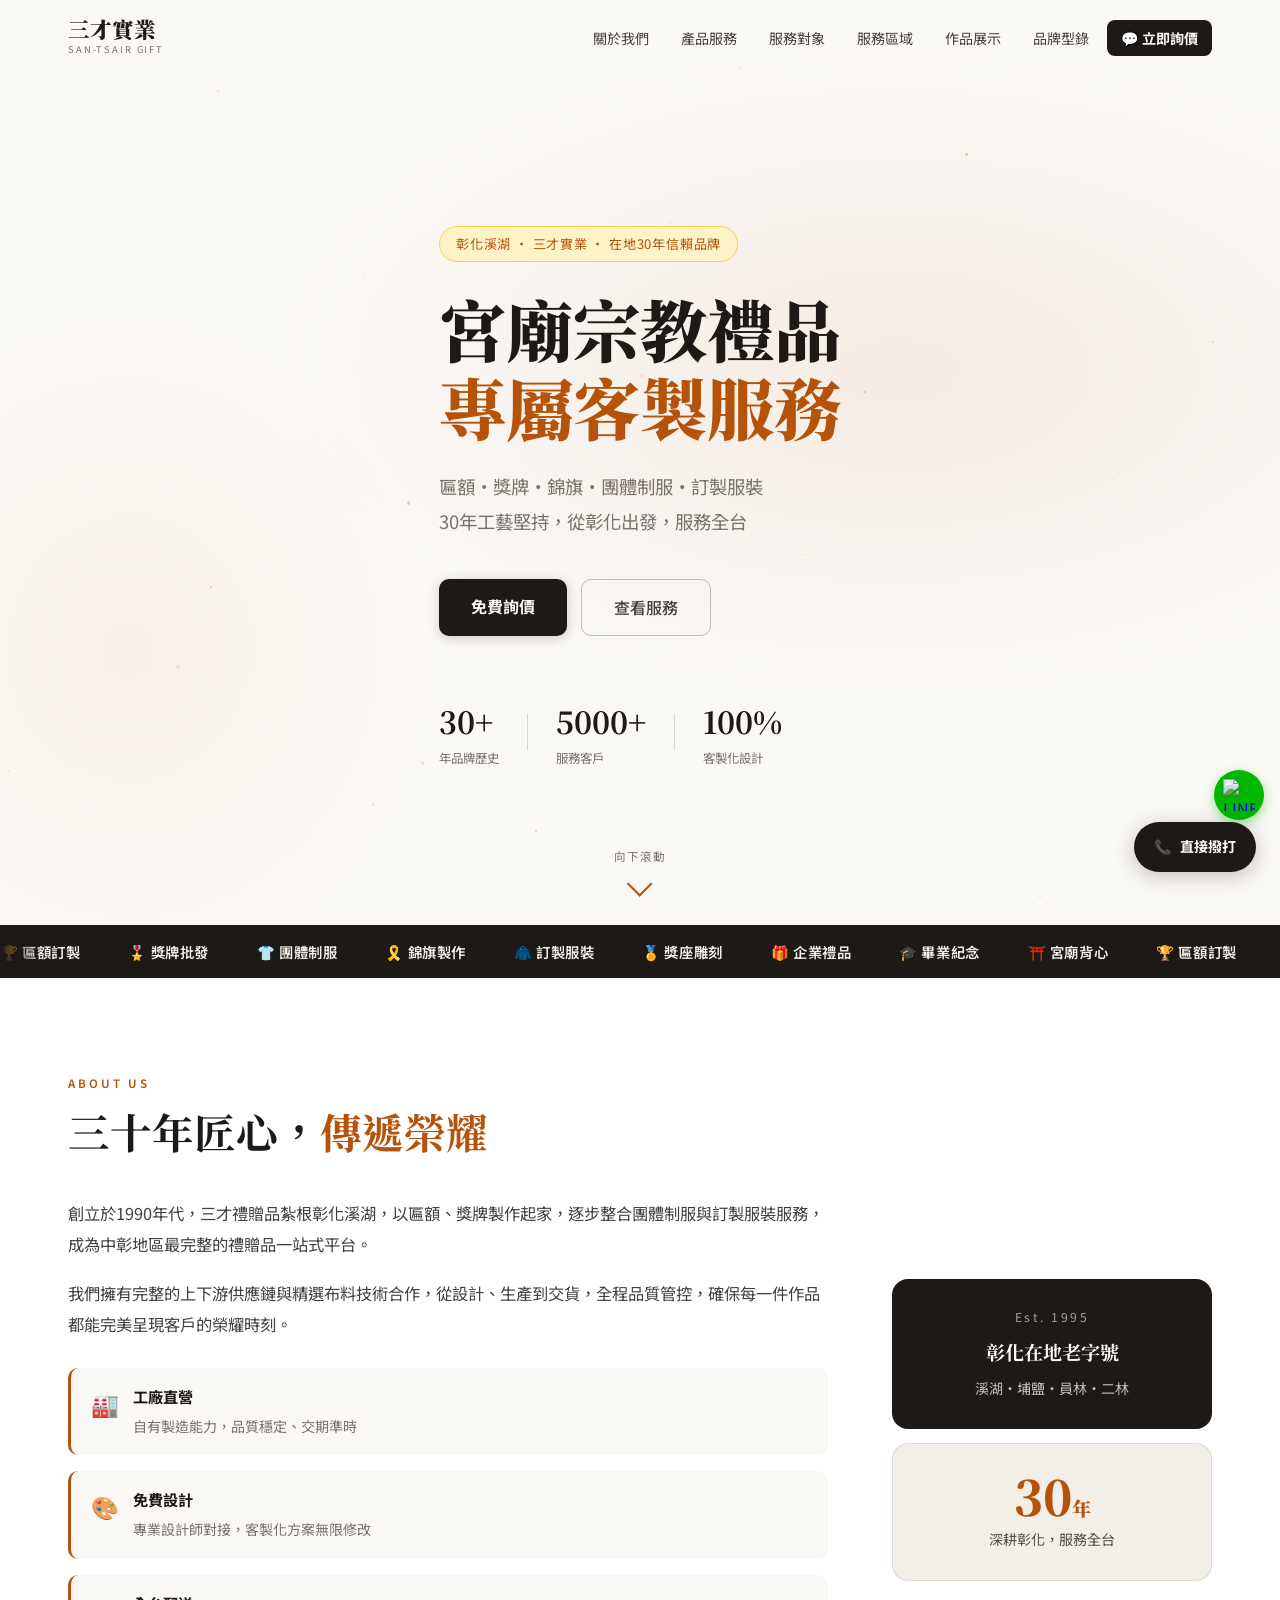
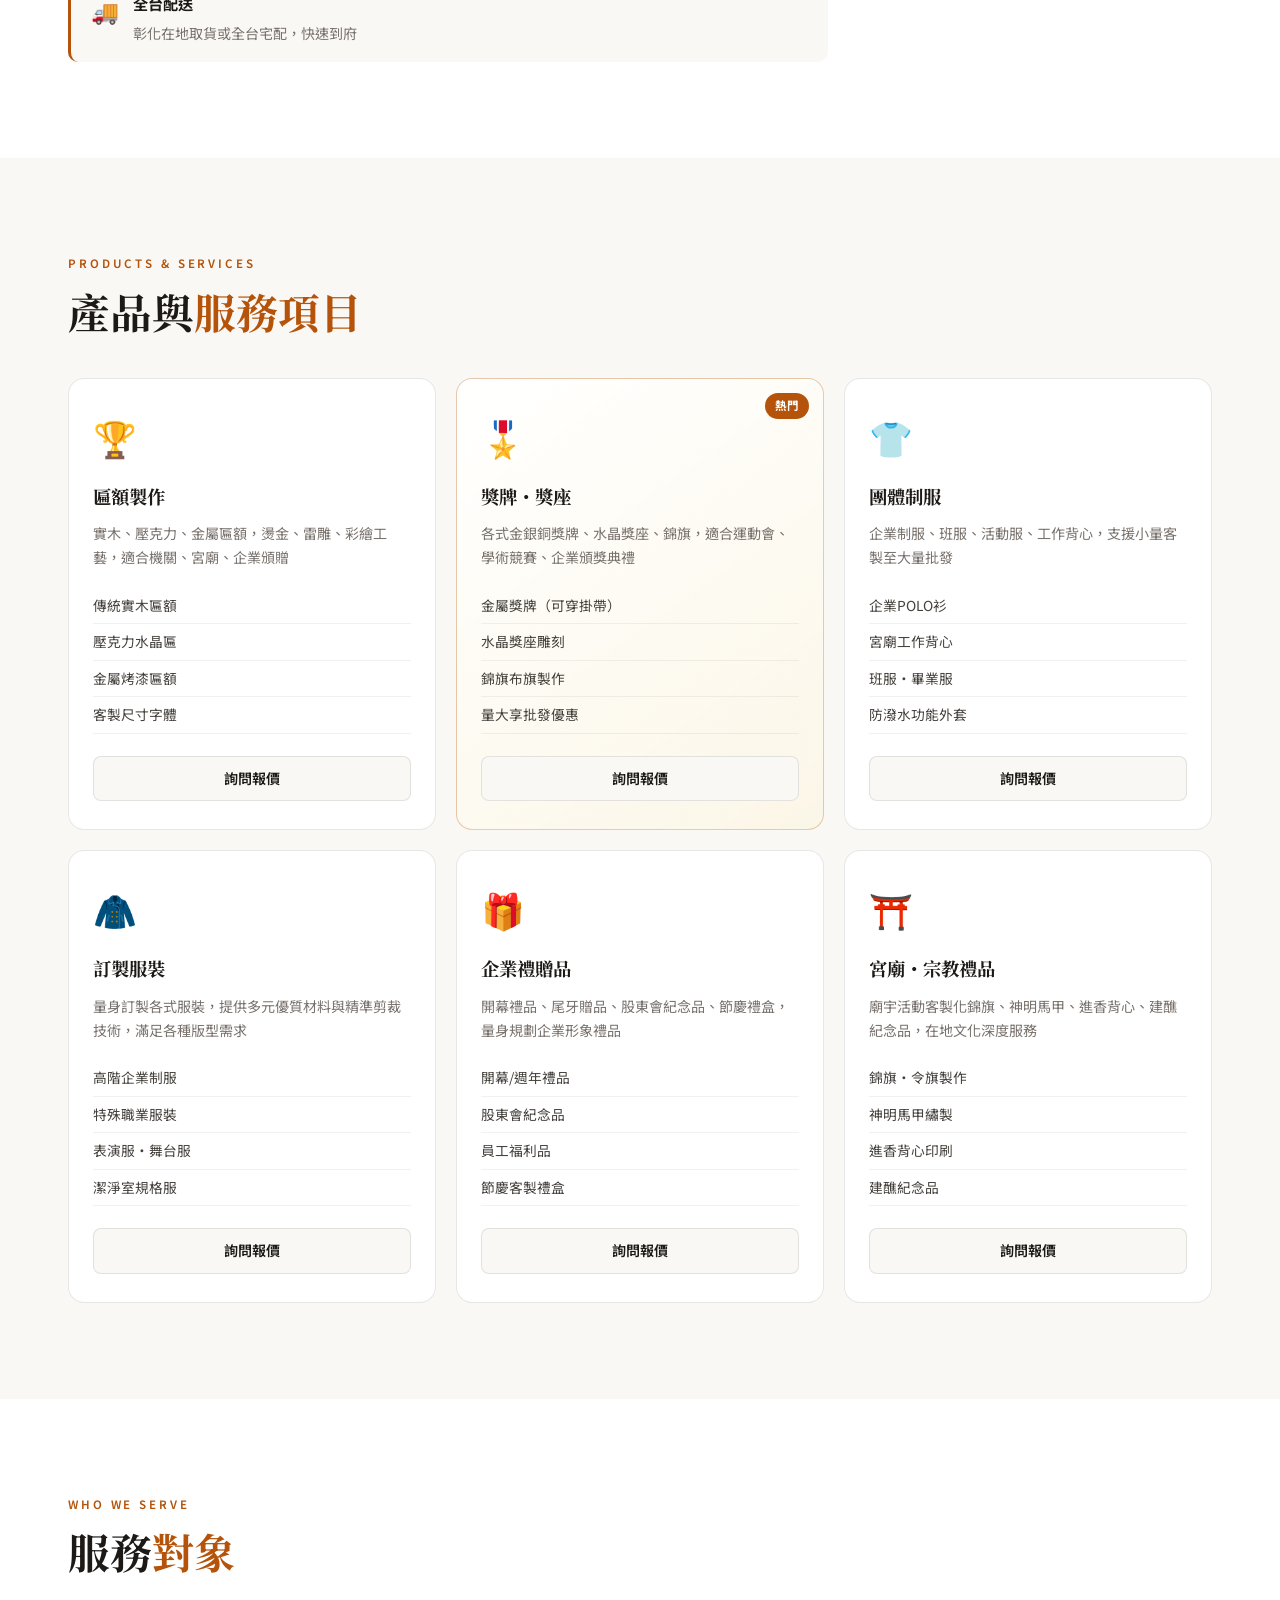
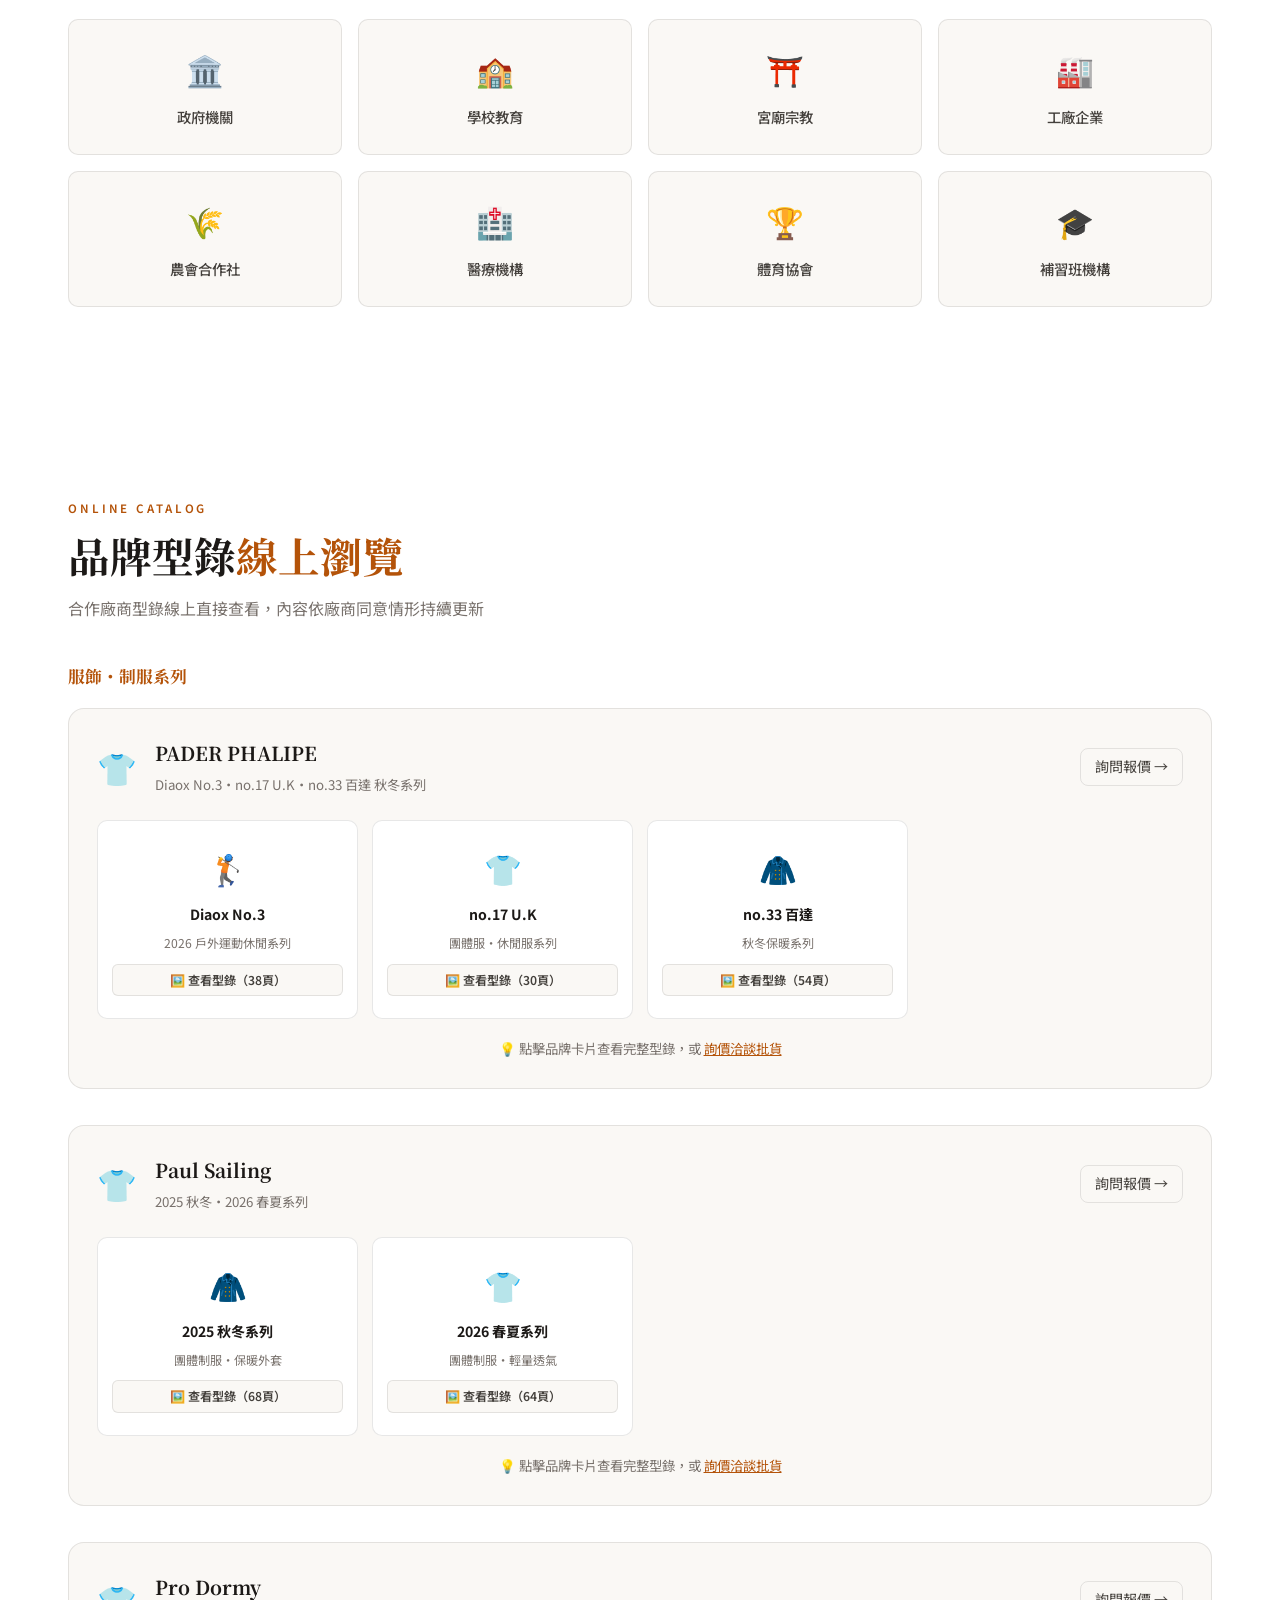
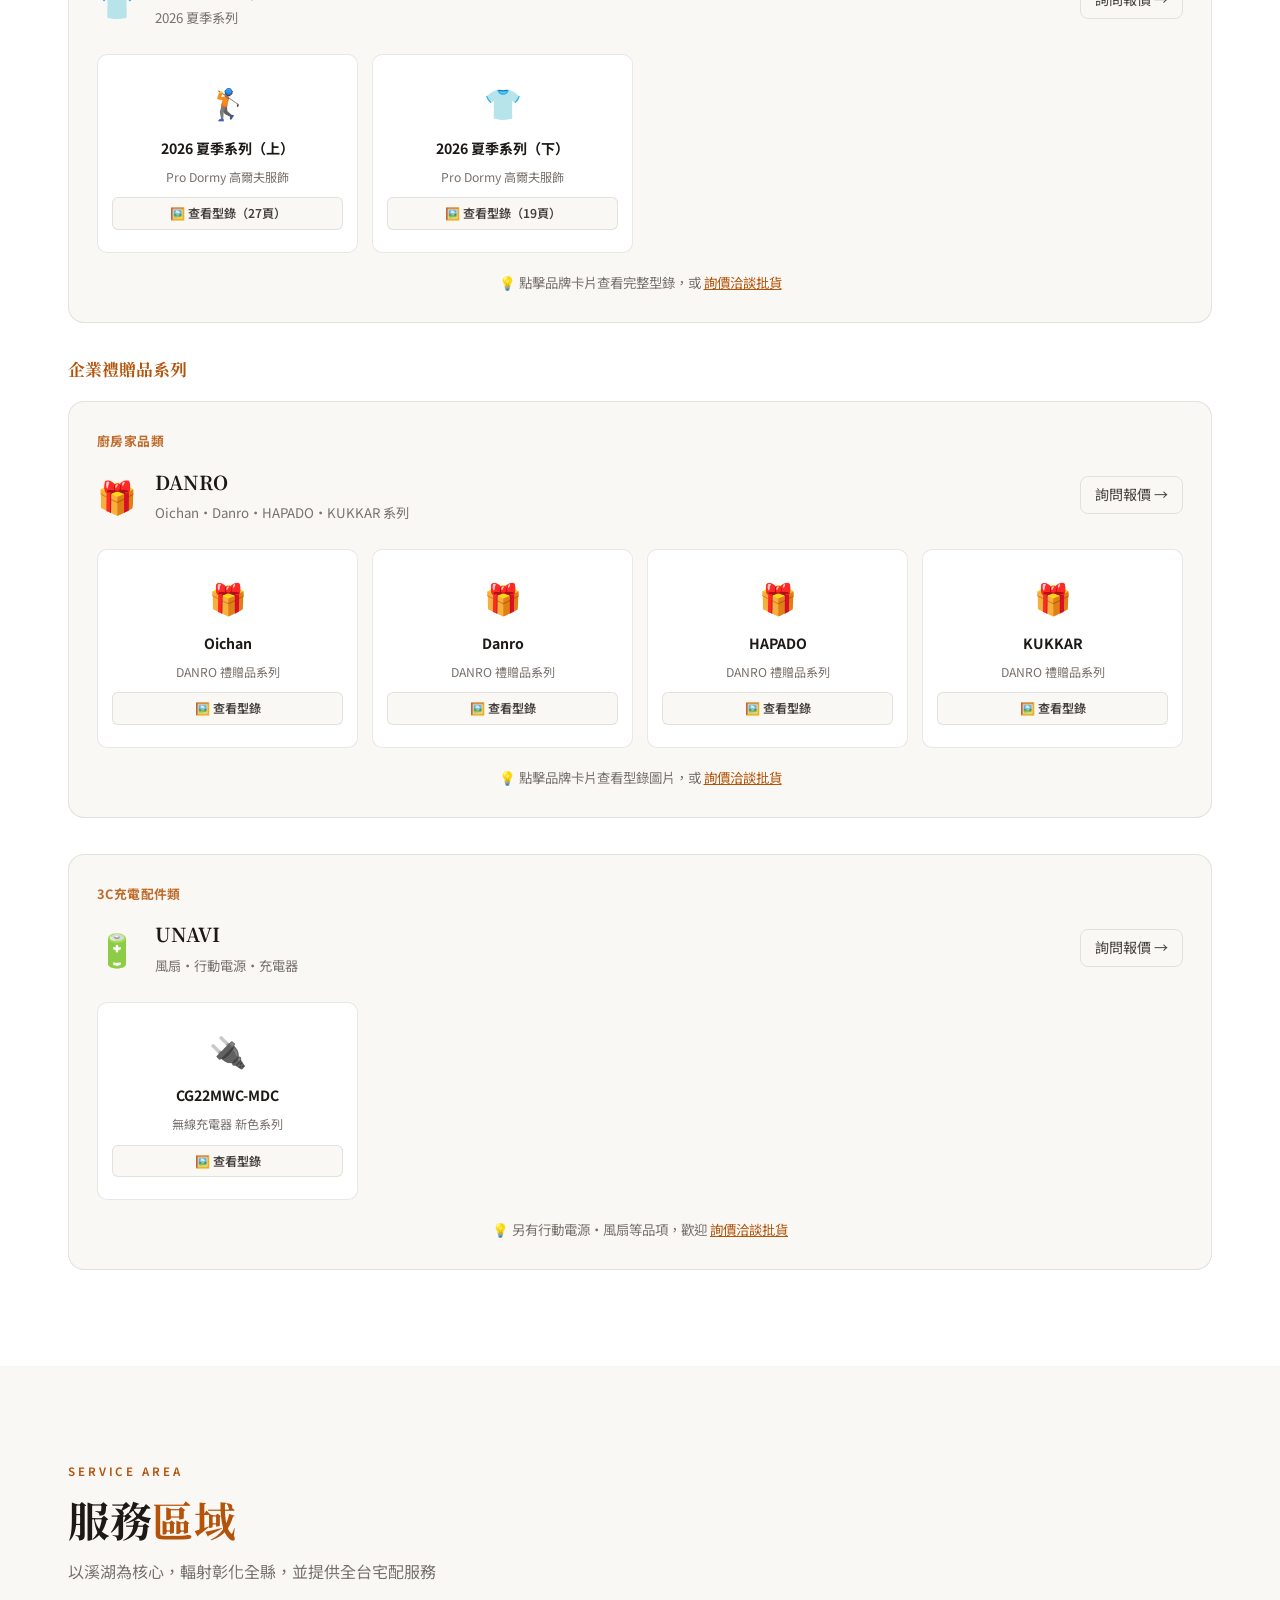
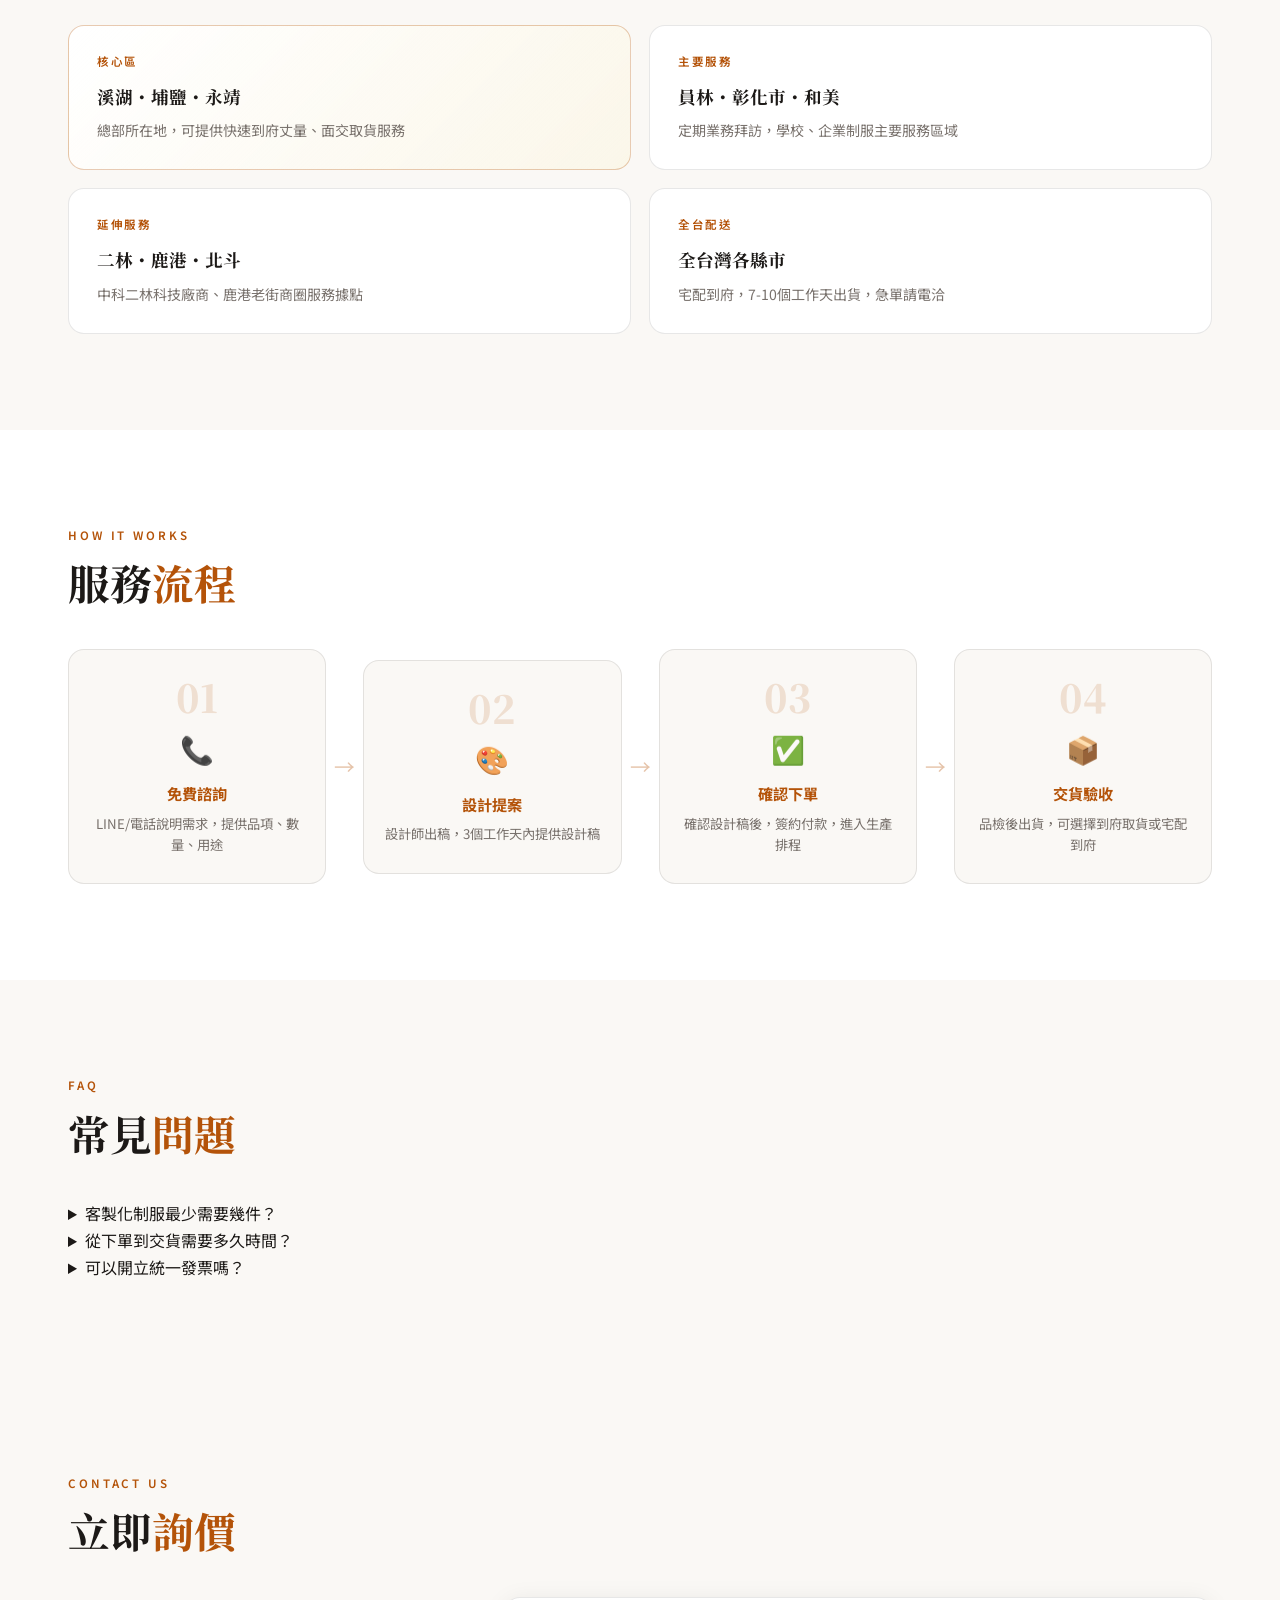
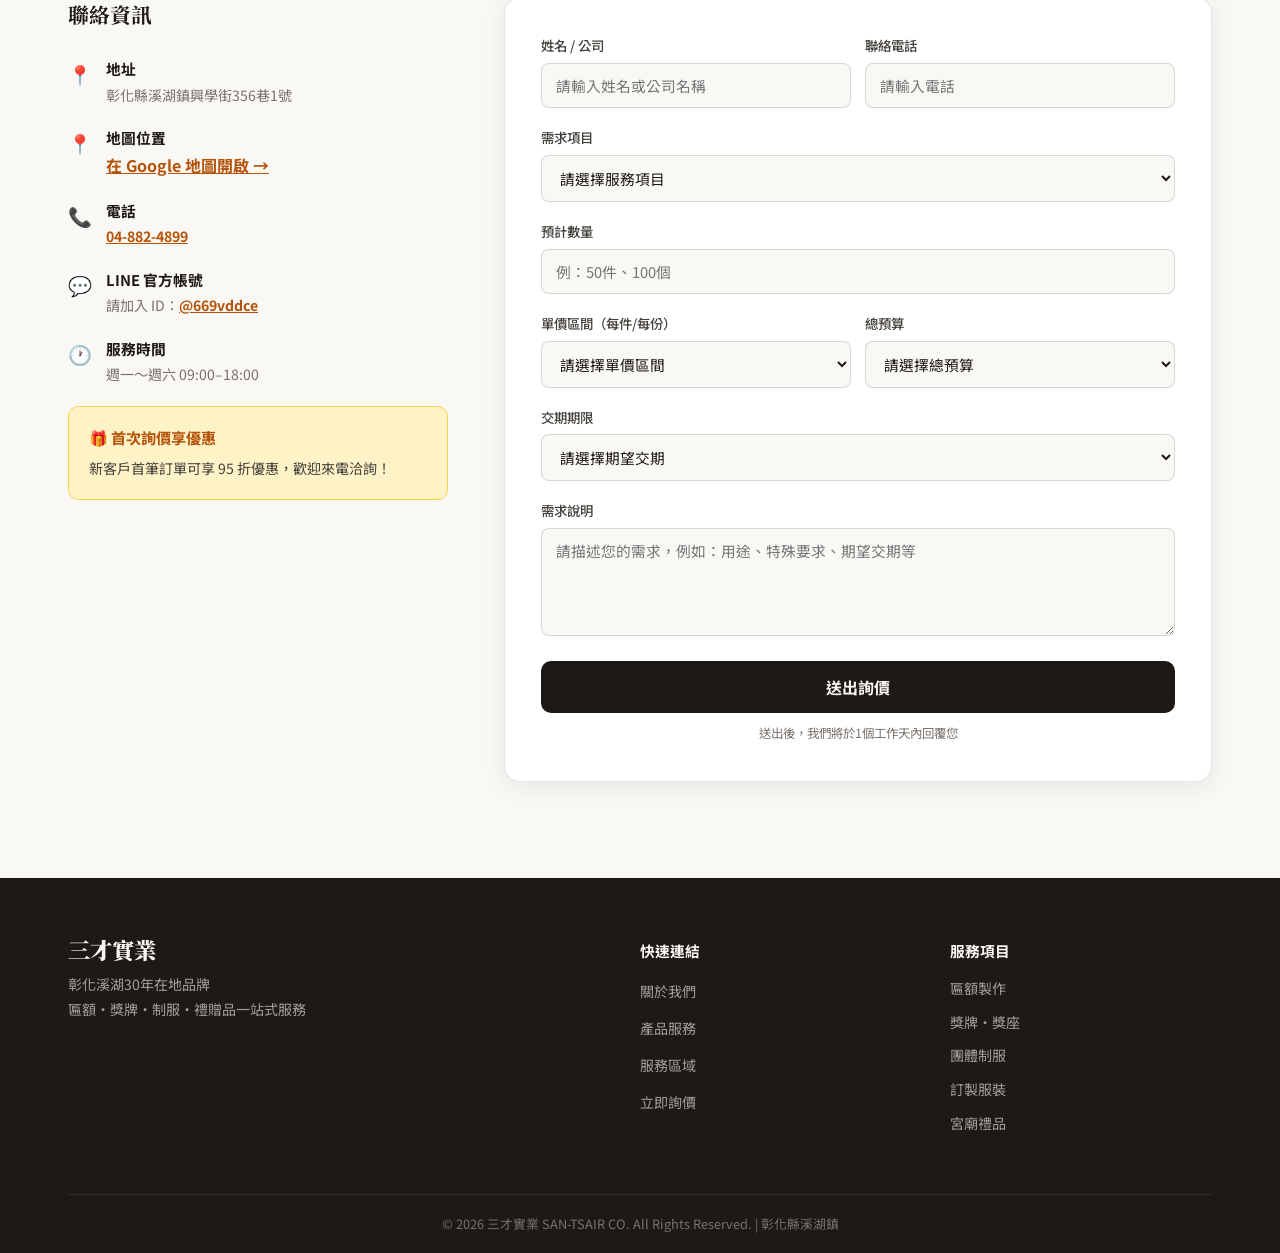
==== commit 62dc079f: "refactor: 廠商中文名全面改用主品牌英文名，避免公開網站直接曝光廠商公司抬頭 服飾/贈品類廠商顯示（含 schema.org manufacturer/brand、<h3>、卡片標題、 ser" ====
--- a/temple-gifts.html
+++ b/temple-gifts.html
@@ -115,7 +115,7 @@
         "category": "團體服飾／戶外運動休閒系列",
         "description": "2026 戶外運動休閒系列，POLO衫、機能服飾團體訂製",
         "image": "https://chendmjc-ui.github.io/SAN-TSAIR/assets/images/catalog/fulaike/diaox-no3/page-01.webp",
-        "manufacturer": {"@type": "Organization", "name": "富雷克"}
+        "manufacturer": {"@type": "Organization", "name": "PADER PHALIPE"}
       },
       {
         "@type": "Product",
@@ -124,7 +124,7 @@
         "category": "團體服飾／休閒服系列",
         "description": "團體服・休閒服系列訂製",
         "image": "https://chendmjc-ui.github.io/SAN-TSAIR/assets/images/catalog/fulaike/no17-uk/page-01.webp",
-        "manufacturer": {"@type": "Organization", "name": "富雷克"}
+        "manufacturer": {"@type": "Organization", "name": "PADER PHALIPE"}
       },
       {
         "@type": "Product",
@@ -133,43 +133,43 @@
         "category": "團體服飾／秋冬保暖系列",
         "description": "秋冬保暖系列團體服飾訂製",
         "image": "https://chendmjc-ui.github.io/SAN-TSAIR/assets/images/catalog/fulaike/no33-baida/page-01.webp",
-        "manufacturer": {"@type": "Organization", "name": "富雷克"}
+        "manufacturer": {"@type": "Organization", "name": "PADER PHALIPE"}
       },
       {
         "@type": "Product",
-        "name": "瑋瑋服飾 2025秋冬系列",
-        "brand": {"@type": "Brand", "name": "瑋瑋服飾"},
+        "name": "Paul Sailing 2025秋冬系列",
+        "brand": {"@type": "Brand", "name": "Paul Sailing"},
         "category": "團體服飾／保暖外套",
         "description": "團體制服・保暖外套訂製系列",
         "image": "https://chendmjc-ui.github.io/SAN-TSAIR/assets/images/catalog/weiwei/2025-fw/page-01.webp",
-        "manufacturer": {"@type": "Organization", "name": "瑋瑋服飾"}
+        "manufacturer": {"@type": "Organization", "name": "Paul Sailing"}
       },
       {
         "@type": "Product",
-        "name": "瑋瑋服飾 2026春夏系列",
-        "brand": {"@type": "Brand", "name": "瑋瑋服飾"},
+        "name": "Paul Sailing 2026春夏系列",
+        "brand": {"@type": "Brand", "name": "Paul Sailing"},
         "category": "團體服飾／輕量透氣",
         "description": "團體制服・輕量透氣春夏系列",
         "image": "https://chendmjc-ui.github.io/SAN-TSAIR/assets/images/catalog/weiwei/2026-ss/page-01.webp",
-        "manufacturer": {"@type": "Organization", "name": "瑋瑋服飾"}
+        "manufacturer": {"@type": "Organization", "name": "Paul Sailing"}
       },
       {
         "@type": "Product",
-        "name": "萬宇 2026夏季系列（上）",
+        "name": "Pro Dormy 2026夏季系列（上）",
         "brand": {"@type": "Brand", "name": "Pro Dormy"},
         "category": "高爾夫服飾",
         "description": "Pro Dormy 高爾夫服飾團體訂製",
         "image": "https://chendmjc-ui.github.io/SAN-TSAIR/assets/images/catalog/wanyu/2026-summer-1/page-01.webp",
-        "manufacturer": {"@type": "Organization", "name": "萬宇"}
+        "manufacturer": {"@type": "Organization", "name": "Pro Dormy"}
       },
       {
         "@type": "Product",
-        "name": "萬宇 2026夏季系列（下）",
+        "name": "Pro Dormy 2026夏季系列（下）",
         "brand": {"@type": "Brand", "name": "Pro Dormy"},
         "category": "高爾夫服飾",
         "description": "Pro Dormy 高爾夫服飾團體訂製",
         "image": "https://chendmjc-ui.github.io/SAN-TSAIR/assets/images/catalog/wanyu/2026-summer-2/page-01.webp",
-        "manufacturer": {"@type": "Organization", "name": "萬宇"}
+        "manufacturer": {"@type": "Organization", "name": "Pro Dormy"}
       },
       {
         "@type": "Product",
@@ -178,7 +178,7 @@
         "category": "企業禮贈品／充電器",
         "description": "無線充電器新色系列，企業禮贈方案",
         "image": "https://chendmjc-ui.github.io/SAN-TSAIR/assets/images/catalog/unavi/cg22mwc-mdc.webp",
-        "manufacturer": {"@type": "Organization", "name": "創冠 UNAVI"}
+        "manufacturer": {"@type": "Organization", "name": "UNAVI"}
       }
     ]
   }
@@ -399,7 +399,7 @@
     <h3 class="catalog-category-title">服飾・制服系列</h3>
     <div class="catalog-suppliers">
 
-      <!-- 大嘉衣業：同意狀態確認中，暫時下架（見 main.js VENDOR_ENABLED） -->
+      <!-- BIGHOME：同意狀態確認中，暫時下架（見 main.js VENDOR_ENABLED） -->
       <div class="supplier-block" data-vendor-toggle="daijia">
         <div class="supplier-header">
           <div class="supplier-logo">🏭</div>
@@ -438,12 +438,12 @@
         <div class="catalog-note">💡 點擊品牌卡片直接開啟 PDF 型錄，或 <a href="#contact">詢價洽談批貨</a></div>
       </div>
 
-      <!-- 富雷克：PDF 型錄拆頁壓縮成 webp（見 scripts/extract_catalog_pdfs.py），點卡片開多頁瀏覽 -->
+      <!-- PADER PHALIPE：PDF 型錄拆頁壓縮成 webp（見 scripts/extract_catalog_pdfs.py），點卡片開多頁瀏覽 -->
       <div class="supplier-block">
         <div class="supplier-header">
           <div class="supplier-logo">👕</div>
           <div>
-            <h3>富雷克</h3>
+            <h3>PADER PHALIPE</h3>
             <p>Diaox No.3・no.17 U.K・no.33 百達 秋冬系列</p>
           </div>
           <a href="#contact" class="supplier-web">詢問報價 →</a>
@@ -471,24 +471,24 @@
         <div class="catalog-note">💡 點擊品牌卡片查看完整型錄，或 <a href="#contact">詢價洽談批貨</a></div>
       </div>
 
-      <!-- 瑋瑋服飾 -->
+      <!-- Paul Sailing -->
       <div class="supplier-block">
         <div class="supplier-header">
           <div class="supplier-logo">👕</div>
           <div>
-            <h3>瑋瑋服飾</h3>
+            <h3>Paul Sailing</h3>
             <p>2025 秋冬・2026 春夏系列</p>
           </div>
           <a href="#contact" class="supplier-web">詢問報價 →</a>
         </div>
         <div class="brand-cards">
-          <div class="brand-card" onclick="openGalleryCatalog(catalogPages('assets/images/catalog/weiwei/2025-fw', 68), '瑋瑋服飾 2025秋冬 型錄')">
+          <div class="brand-card" onclick="openGalleryCatalog(catalogPages('assets/images/catalog/weiwei/2025-fw', 68), 'Paul Sailing 2025秋冬 型錄')">
             <div class="brand-logo">🧥</div>
             <div class="brand-name">2025 秋冬系列</div>
             <div class="brand-desc">團體制服・保暖外套</div>
             <div class="brand-action">🖼️ 查看型錄（68頁）</div>
           </div>
-          <div class="brand-card" onclick="openGalleryCatalog(catalogPages('assets/images/catalog/weiwei/2026-ss', 64), '瑋瑋服飾 2026春夏 型錄')">
+          <div class="brand-card" onclick="openGalleryCatalog(catalogPages('assets/images/catalog/weiwei/2026-ss', 64), 'Paul Sailing 2026春夏 型錄')">
             <div class="brand-logo">👕</div>
             <div class="brand-name">2026 春夏系列</div>
             <div class="brand-desc">團體制服・輕量透氣</div>
@@ -498,24 +498,24 @@
         <div class="catalog-note">💡 點擊品牌卡片查看完整型錄，或 <a href="#contact">詢價洽談批貨</a></div>
       </div>
 
-      <!-- 萬宇 -->
+      <!-- Pro Dormy -->
       <div class="supplier-block">
         <div class="supplier-header">
           <div class="supplier-logo">👕</div>
           <div>
-            <h3>萬宇</h3>
+            <h3>Pro Dormy</h3>
             <p>2026 夏季系列</p>
           </div>
           <a href="#contact" class="supplier-web">詢問報價 →</a>
         </div>
         <div class="brand-cards">
-          <div class="brand-card" onclick="openGalleryCatalog(catalogPages('assets/images/catalog/wanyu/2026-summer-1', 27), '萬宇 2026夏季 型錄（上）')">
+          <div class="brand-card" onclick="openGalleryCatalog(catalogPages('assets/images/catalog/wanyu/2026-summer-1', 27), 'Pro Dormy 2026夏季 型錄（上）')">
             <div class="brand-logo">🏌️</div>
             <div class="brand-name">2026 夏季系列（上）</div>
             <div class="brand-desc">Pro Dormy 高爾夫服飾</div>
             <div class="brand-action">🖼️ 查看型錄（27頁）</div>
           </div>
-          <div class="brand-card" onclick="openGalleryCatalog(catalogPages('assets/images/catalog/wanyu/2026-summer-2', 19), '萬宇 2026夏季 型錄（下）')">
+          <div class="brand-card" onclick="openGalleryCatalog(catalogPages('assets/images/catalog/wanyu/2026-summer-2', 19), 'Pro Dormy 2026夏季 型錄（下）')">
             <div class="brand-logo">👕</div>
             <div class="brand-name">2026 夏季系列（下）</div>
             <div class="brand-desc">Pro Dormy 高爾夫服飾</div>
@@ -529,14 +529,14 @@
     <h3 class="catalog-category-title">企業禮贈品系列</h3>
     <div class="catalog-suppliers">
 
-      <!-- 丹露實業：原型錄圖含批發售價與箱入數已違規下架，圖片已用 rapidocr 自動偵測+人工逐格複查去識別化
+      <!-- DANRO：原型錄圖含批發售價與箱入數已違規下架，圖片已用 rapidocr 自動偵測+人工逐格複查去識別化
            （見 scripts/deidentify_danlu_catalog.py），2026-09-22 重新上架（見 main.js VENDOR_ENABLED.danlu） -->
       <div class="supplier-block" data-vendor-toggle="danlu">
         <h4 class="catalog-subcategory">廚房家品類</h4>
         <div class="supplier-header">
           <div class="supplier-logo">🎁</div>
           <div>
-            <h3>丹露實業</h3>
+            <h3>DANRO</h3>
             <p>Oichan・Danro・HAPADO・KUKKAR 系列</p>
           </div>
           <a href="#contact" class="supplier-web">詢問報價 →</a>
@@ -545,38 +545,38 @@
           <div class="brand-card" onclick="openPdfCatalog('assets/images/catalog/danlu/oichan.webp', 'Oichan 型錄')">
             <div class="brand-logo">🎁</div>
             <div class="brand-name">Oichan</div>
-            <div class="brand-desc">丹露實業 禮贈品系列</div>
+            <div class="brand-desc">DANRO 禮贈品系列</div>
             <div class="brand-action">🖼️ 查看型錄</div>
           </div>
           <div class="brand-card" onclick="openPdfCatalog('assets/images/catalog/danlu/danro.webp', 'Danro 型錄')">
             <div class="brand-logo">🎁</div>
             <div class="brand-name">Danro</div>
-            <div class="brand-desc">丹露實業 禮贈品系列</div>
+            <div class="brand-desc">DANRO 禮贈品系列</div>
             <div class="brand-action">🖼️ 查看型錄</div>
           </div>
           <div class="brand-card" onclick="openPdfCatalog('assets/images/catalog/danlu/hapado.webp', 'HAPADO 型錄')">
             <div class="brand-logo">🎁</div>
             <div class="brand-name">HAPADO</div>
-            <div class="brand-desc">丹露實業 禮贈品系列</div>
+            <div class="brand-desc">DANRO 禮贈品系列</div>
             <div class="brand-action">🖼️ 查看型錄</div>
           </div>
           <div class="brand-card" onclick="openPdfCatalog('assets/images/catalog/danlu/kukkar.webp', 'KUKKAR 型錄')">
             <div class="brand-logo">🎁</div>
             <div class="brand-name">KUKKAR</div>
-            <div class="brand-desc">丹露實業 禮贈品系列</div>
+            <div class="brand-desc">DANRO 禮贈品系列</div>
             <div class="brand-action">🖼️ 查看型錄</div>
           </div>
         </div>
         <div class="catalog-note">💡 點擊品牌卡片查看型錄圖片，或 <a href="#contact">詢價洽談批貨</a></div>
       </div>
 
-      <!-- 創冠 UNAVI -->
+      <!-- UNAVI -->
       <div class="supplier-block">
         <h4 class="catalog-subcategory">3C充電配件類</h4>
         <div class="supplier-header">
           <div class="supplier-logo">🔋</div>
           <div>
-            <h3>創冠 UNAVI</h3>
+            <h3>UNAVI</h3>
             <p>風扇・行動電源・充電器</p>
           </div>
           <a href="#contact" class="supplier-web">詢問報價 →</a>
@@ -620,19 +620,19 @@
         <div class="catalog-note">💡 點擊品牌卡片查看完整型錄，或 <a href="#contact">詢價洽談批貨</a></div>
       </div>
 
-      <!-- 光榮工藝社：尚未取得廠商同意、無實際素材，先用類別示意圖佔位並保持關閉（見 main.js VENDOR_ENABLED.guangrong） -->
+      <!-- 獎牌：尚未取得廠商同意、無實際素材，先用類別示意圖佔位並保持關閉（見 main.js VENDOR_ENABLED.guangrong） -->
       <div class="supplier-block" data-vendor-toggle="guangrong">
         <h4 class="catalog-subcategory">匾額・獎牌工藝類</h4>
         <div class="supplier-header">
           <div class="supplier-logo">🏆</div>
           <div>
-            <h3>光榮工藝社</h3>
+            <h3>獎牌</h3>
             <p>匾額・獎牌工藝製作</p>
           </div>
           <a href="#contact" class="supplier-web">詢問報價 →</a>
         </div>
         <div class="brand-cards">
-          <div class="brand-card" onclick="openPdfCatalog('assets/images/catalog/guangrong/placeholder.svg', '光榮工藝社 匾額・獎牌類（示意圖）')">
+          <div class="brand-card" onclick="openPdfCatalog('assets/images/catalog/guangrong/placeholder.svg', '匾額・獎牌類（示意圖）')">
             <div class="brand-logo">🏆</div>
             <div class="brand-name">匾額・獎牌類</div>
             <div class="brand-desc">示意圖，實際品項與規格請洽詢</div>
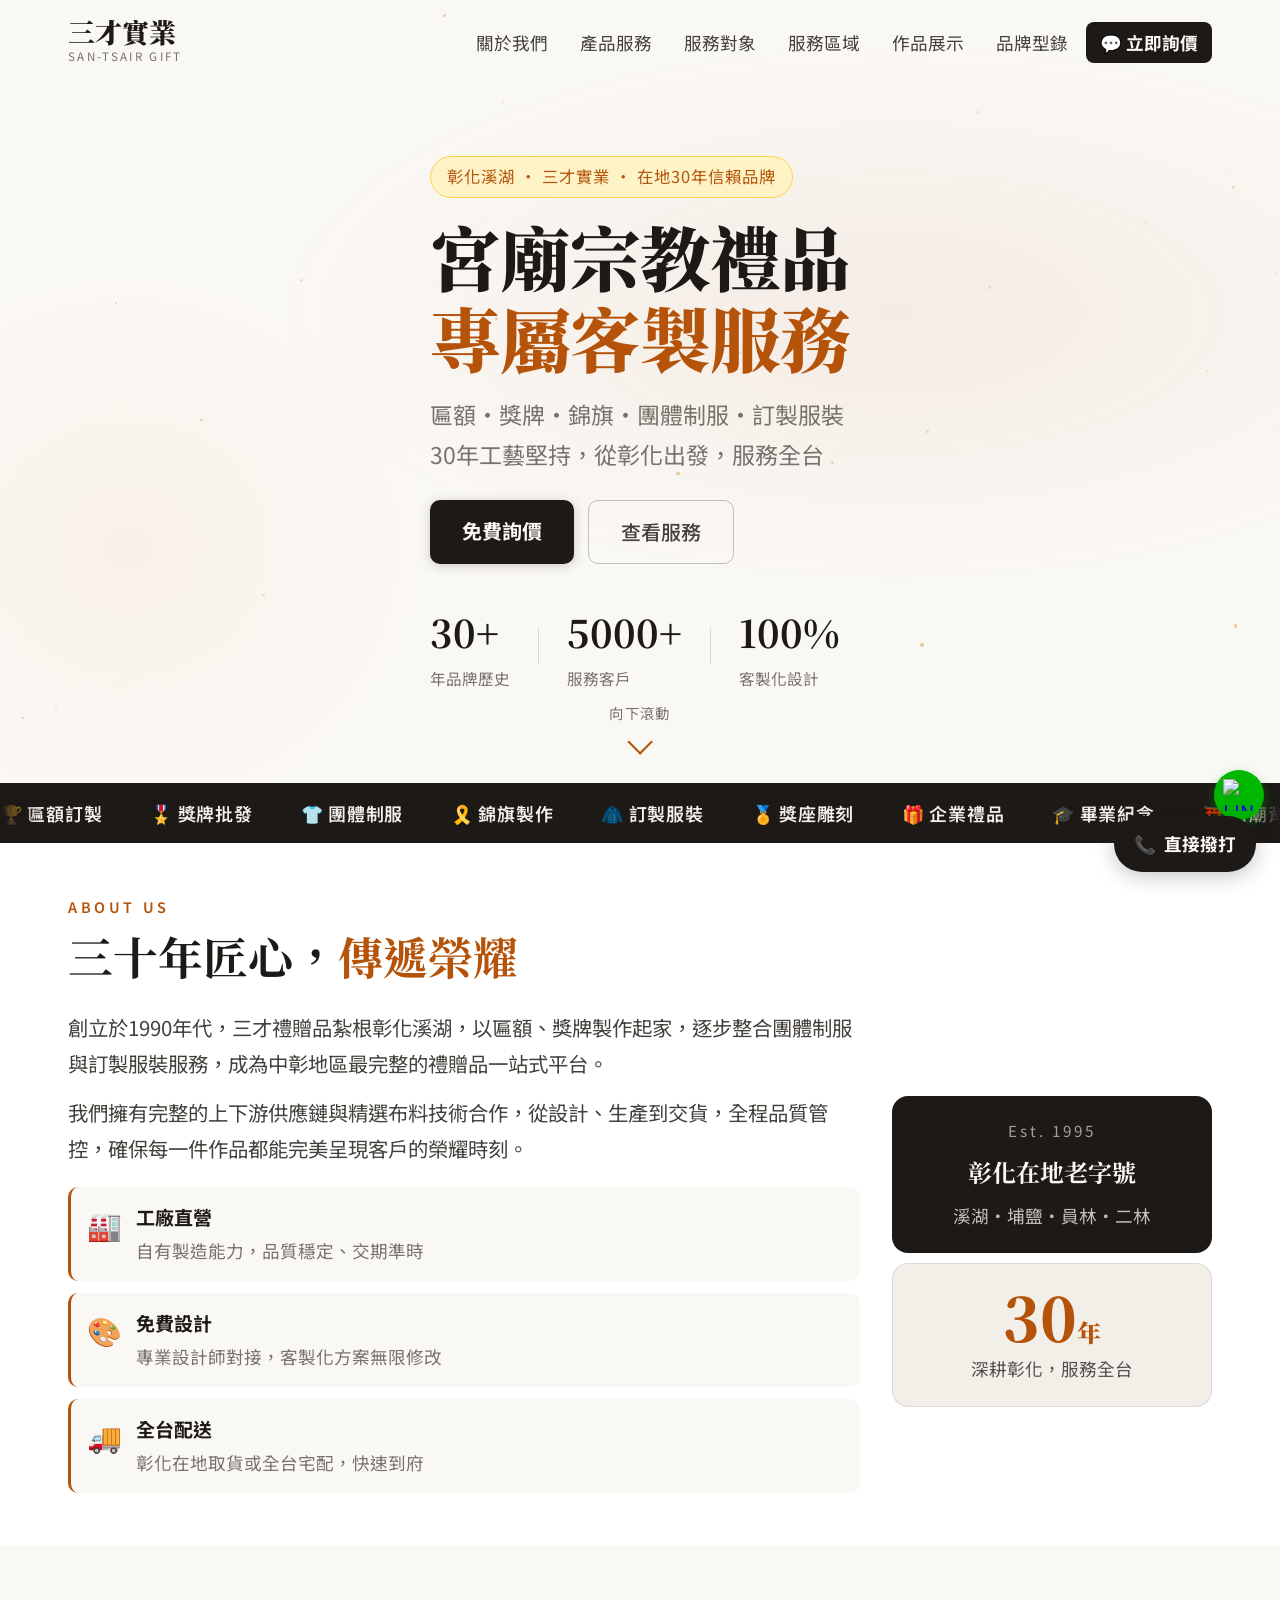
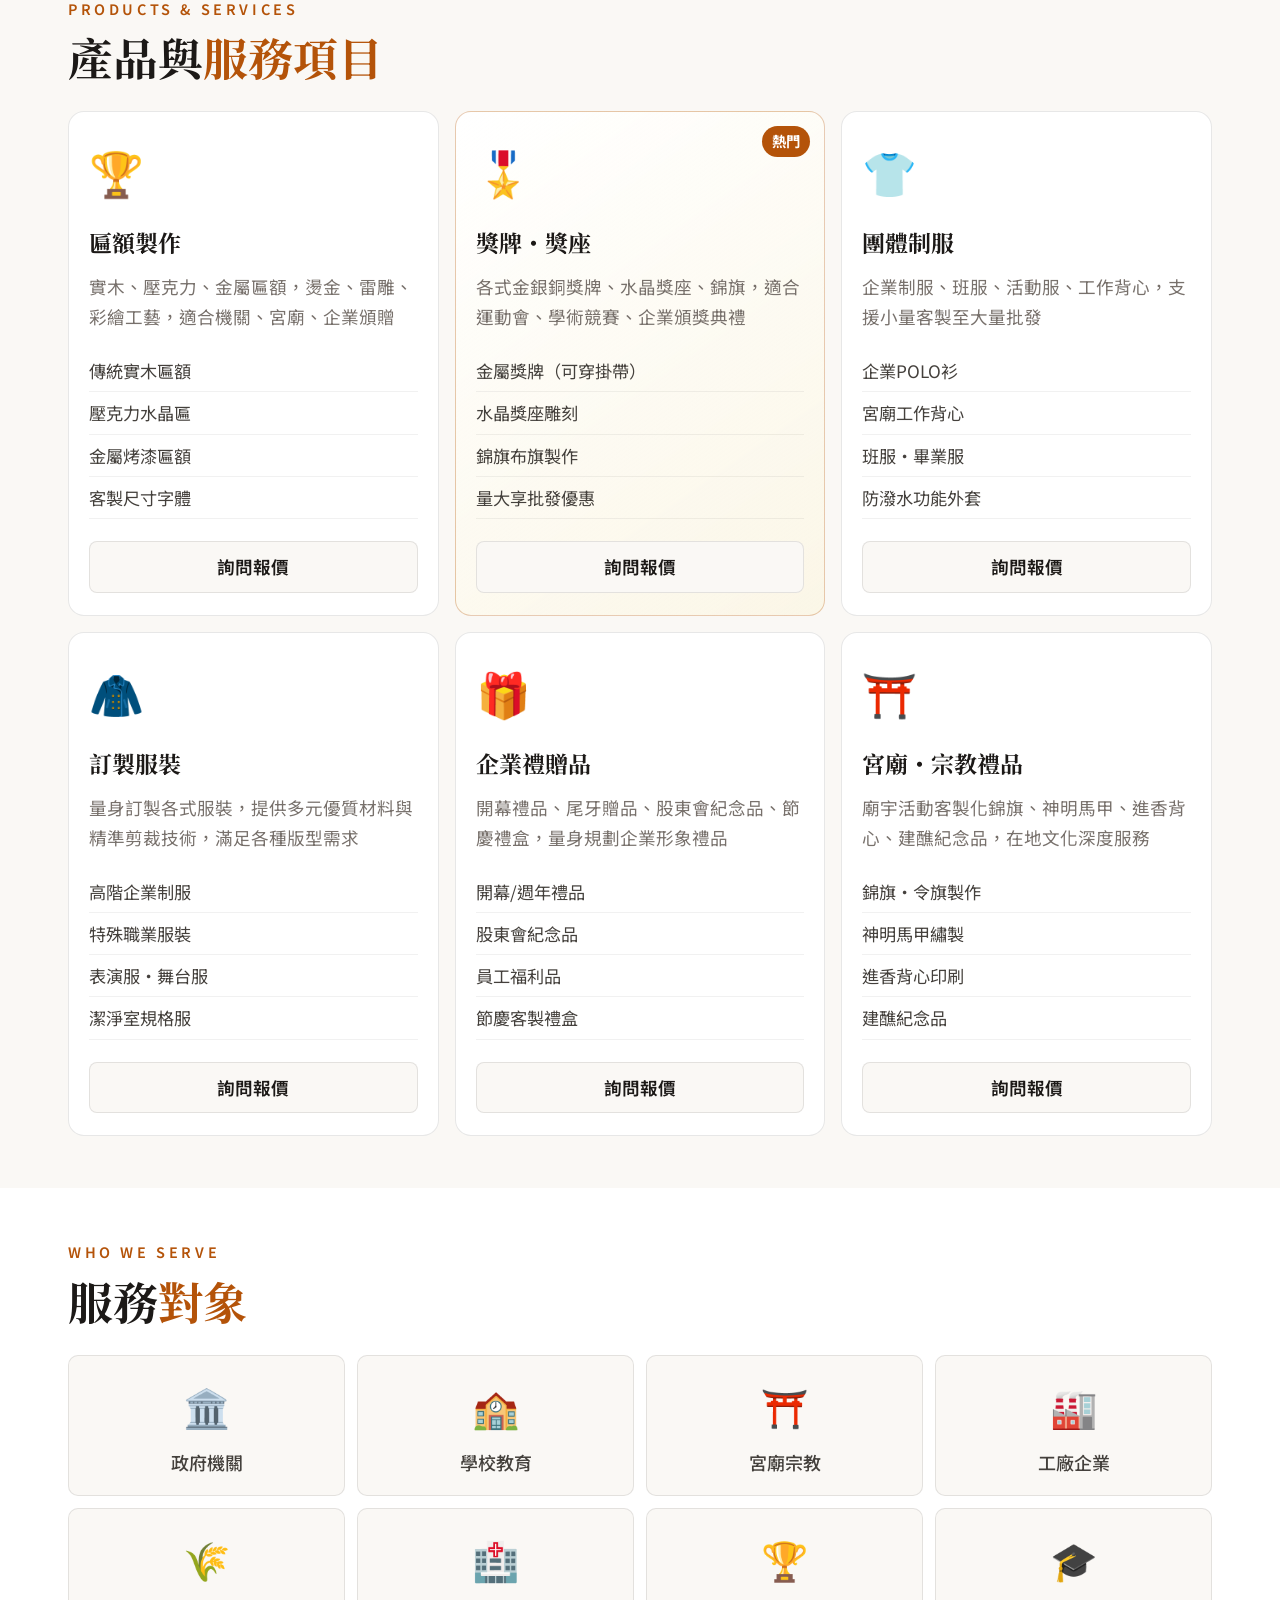
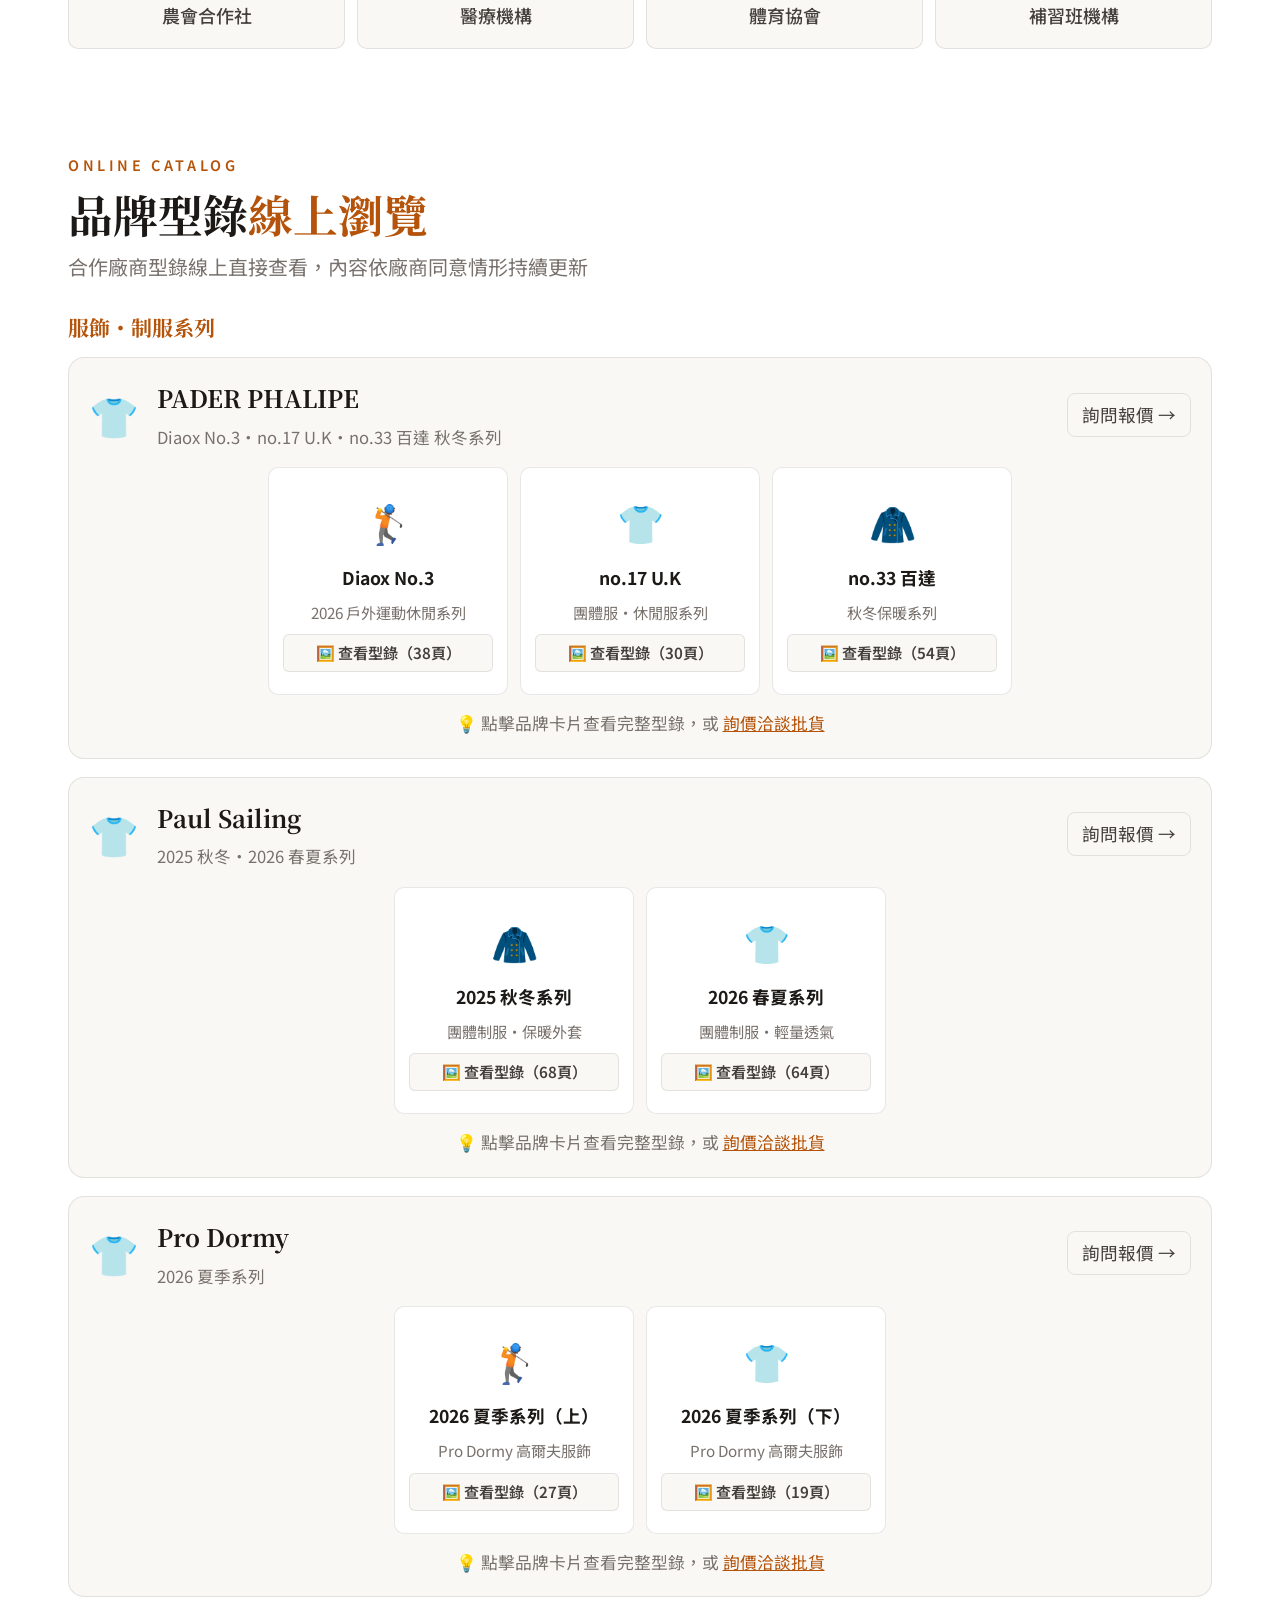
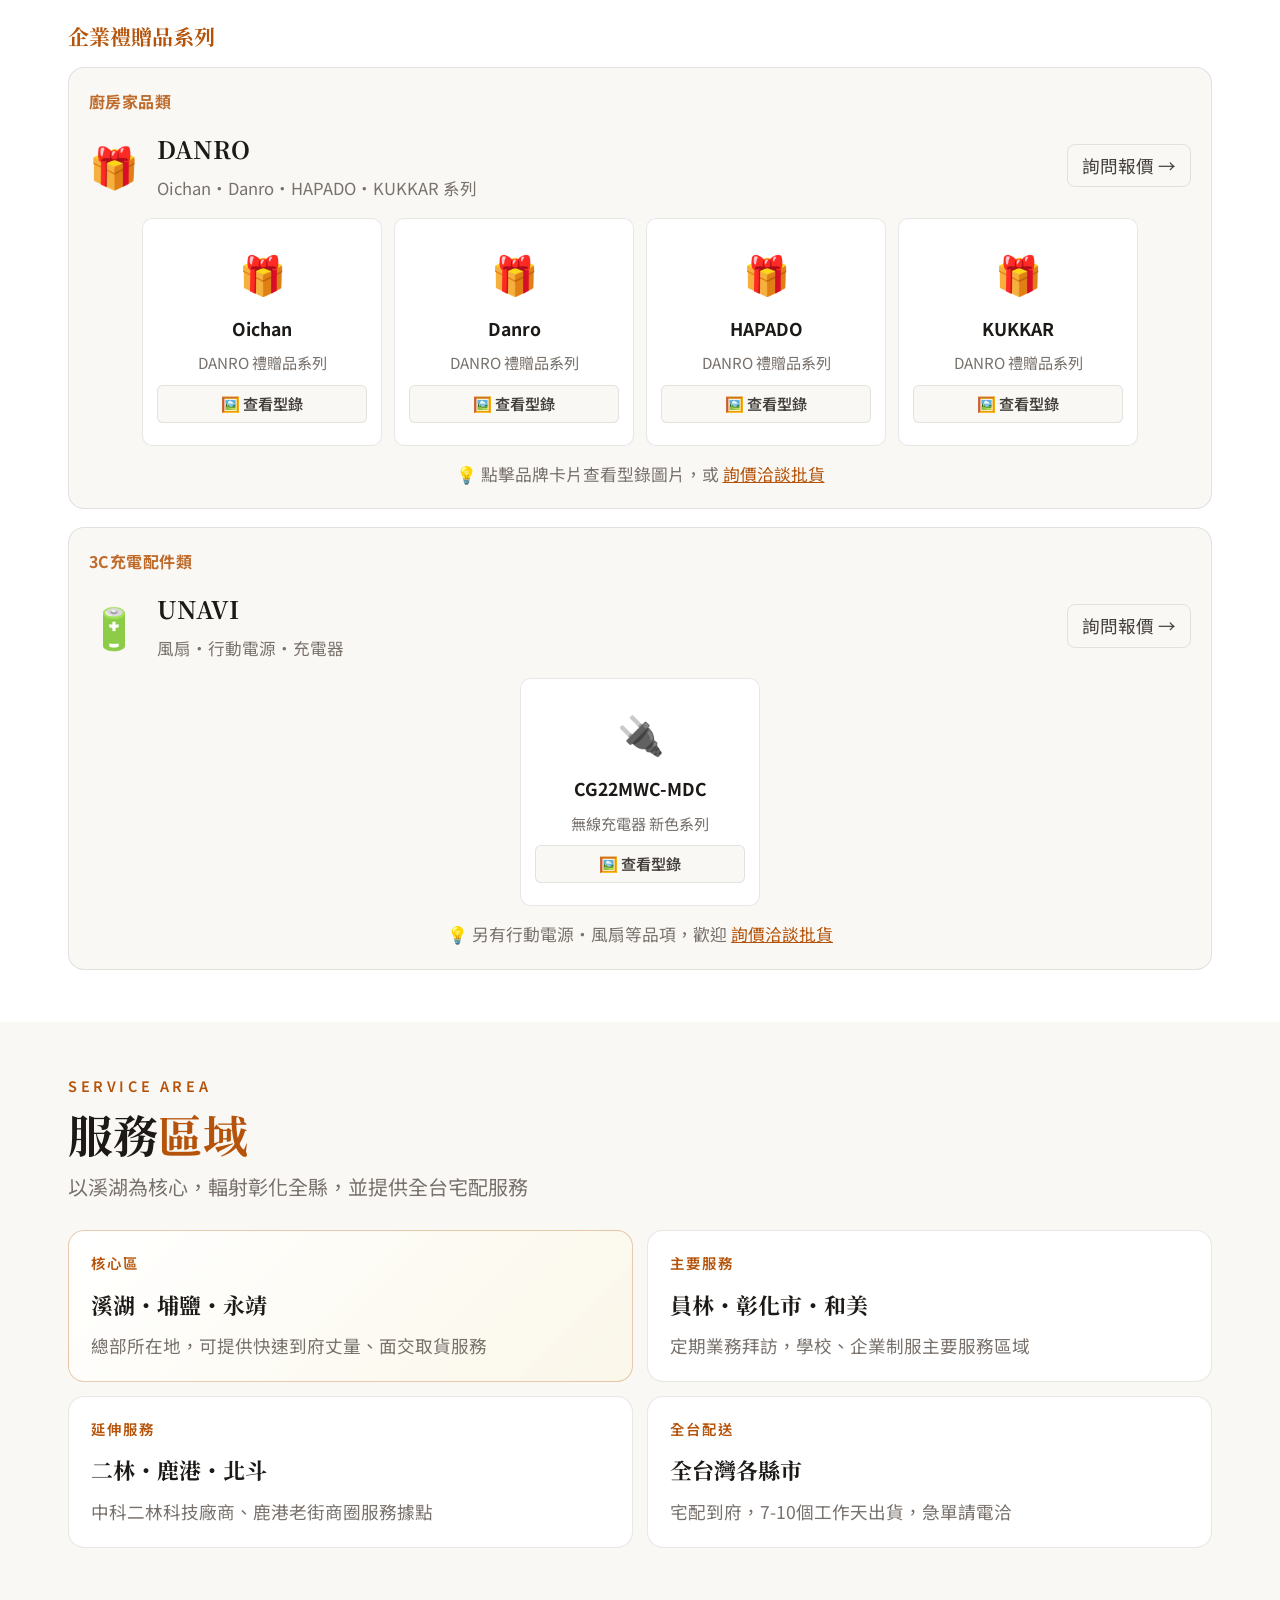
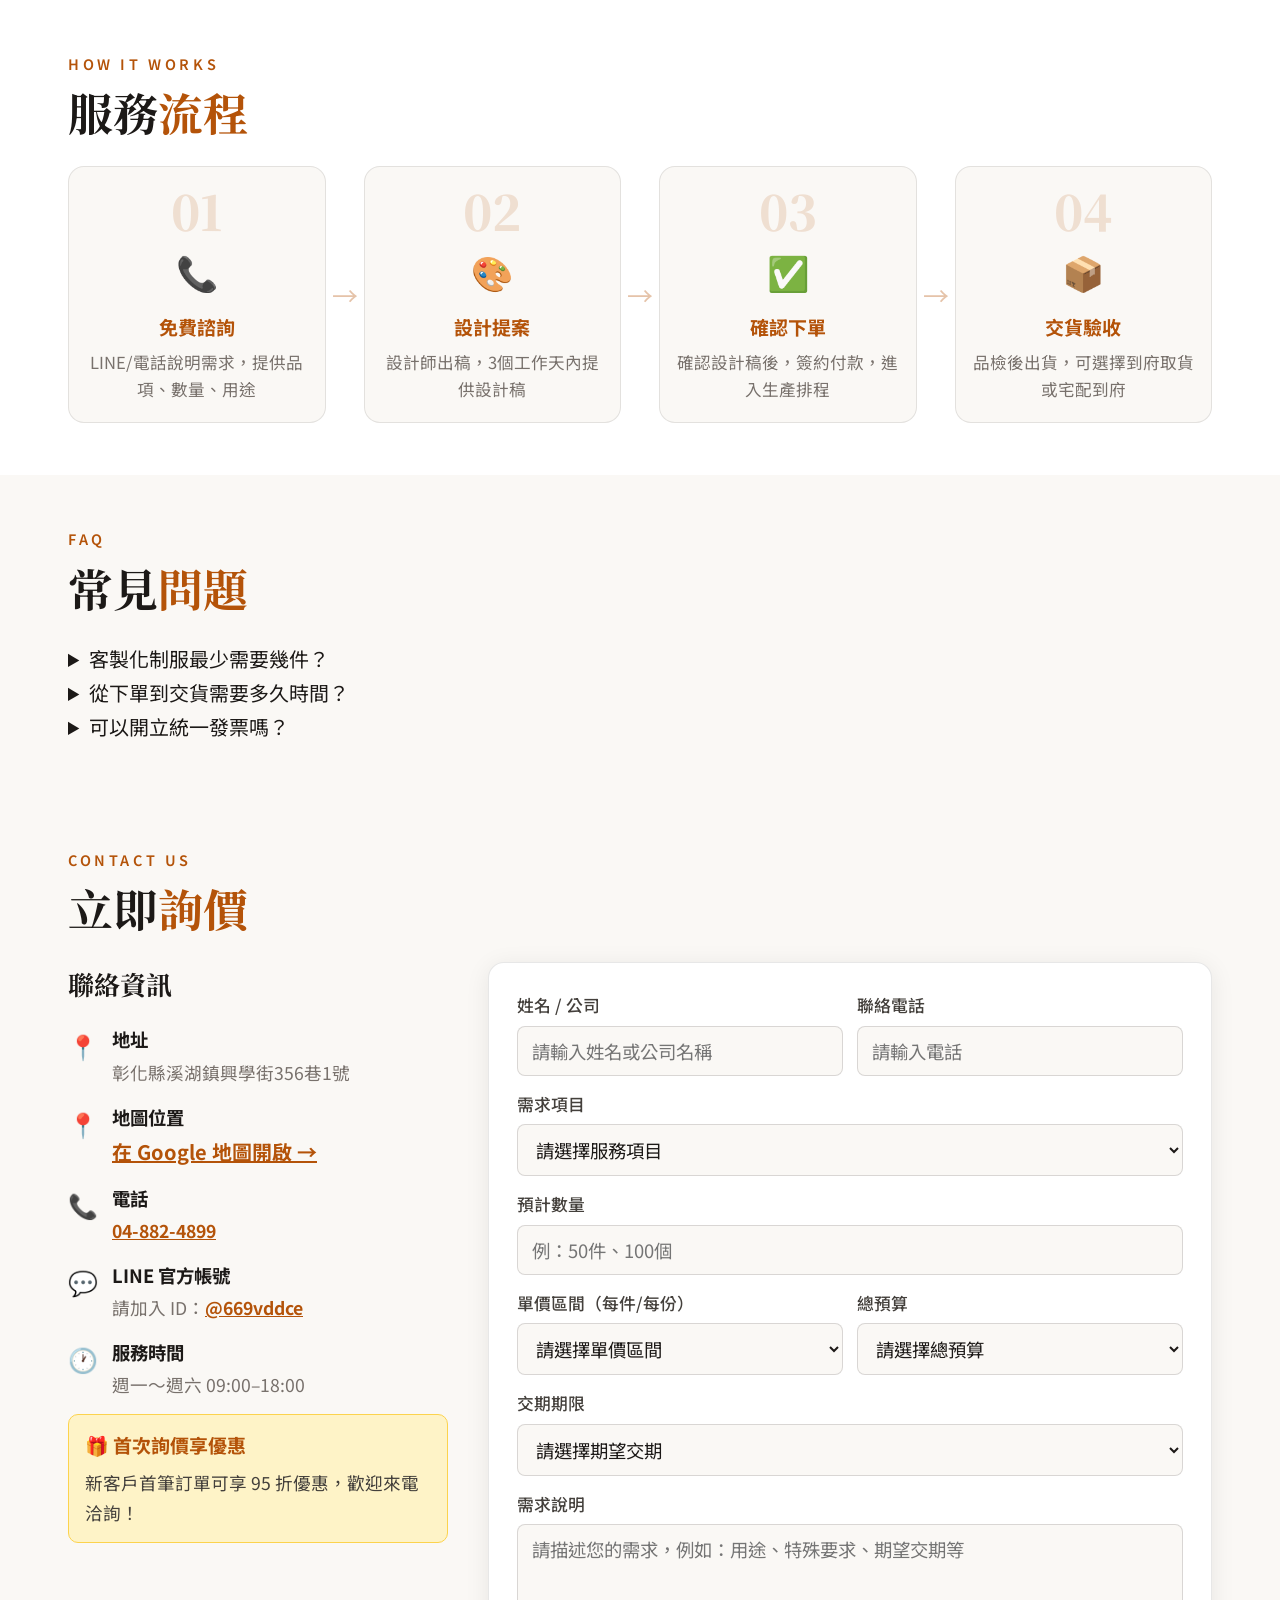
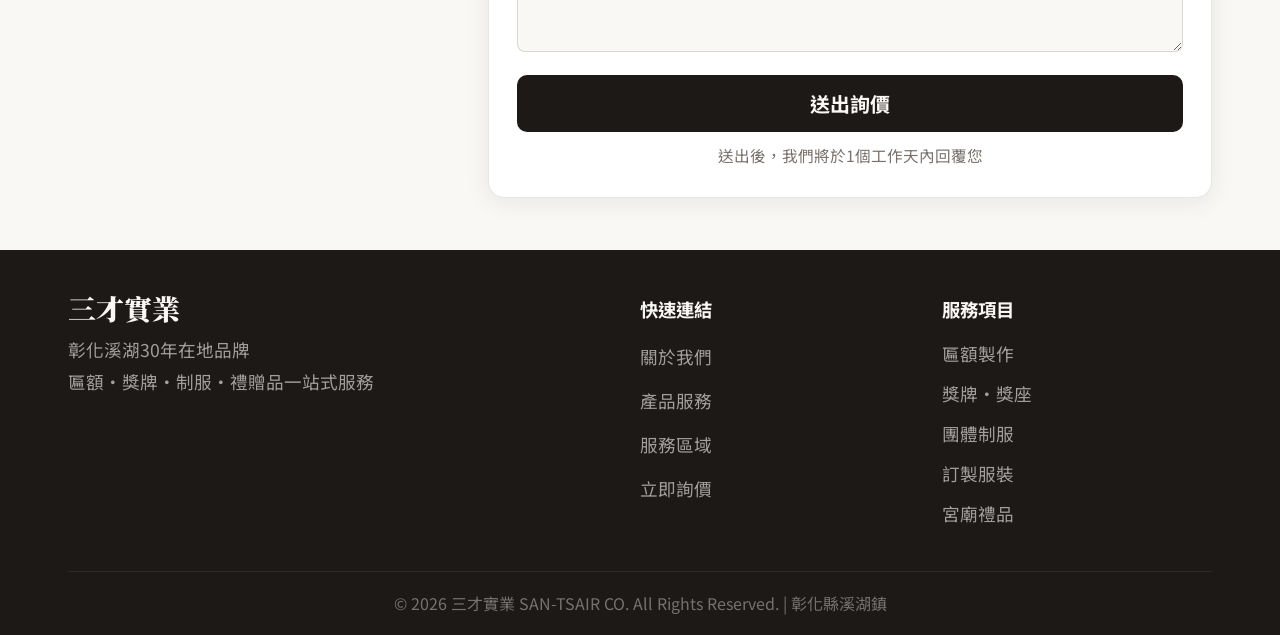
==== commit 7a389693: "feat: 型錄圖片點選後支援放大細看（滾輪/雙擊/拖曳/雙指縮放+按鈕） .pdf-modal-inner 原本只能95vw x 95vh固定顯示整張圖/PDF，無法進一步 放大檢視商品細節（布料紋" ====
--- a/temple-gifts.html
+++ b/temple-gifts.html
@@ -656,9 +656,14 @@
       <iframe id="pdfFrame" src="" frameborder="0"></iframe>
       <div class="gallery-viewer" id="galleryViewer" style="display:none">
         <button type="button" class="gallery-nav prev" id="galleryPrev" aria-label="上一頁">‹</button>
-        <img id="galleryImg" src="" alt="型錄頁面">
+        <img id="galleryImg" src="" alt="型錄頁面" title="雙擊、滾輪或用下方按鈕放大細看">
         <button type="button" class="gallery-nav next" id="galleryNext" aria-label="下一頁">›</button>
         <div class="gallery-counter" id="galleryCounter"></div>
+        <div class="gallery-zoom-controls">
+          <button type="button" id="zoomOutBtn" aria-label="縮小">−</button>
+          <button type="button" id="zoomResetBtn" aria-label="重置縮放">1:1</button>
+          <button type="button" id="zoomInBtn" aria-label="放大">＋</button>
+        </div>
       </div>
       <div class="pdf-fallback" id="pdfFallback" style="display:none">
         <p>📄 若 PDF 無法直接顯示，請點擊下方按鈕開啟：</p>
--- a/assets/css/style.min.css
+++ b/assets/css/style.min.css
@@ -1 +1 @@
-:root{--cream:#FAF8F5;--cream2:#F2EFE9;--cream3:#E8E4DC;--ink:#1C1917;--ink2:#44403C;--ink3:#78716C;--accent:#B45309;--accent2:#D97706;--accent-light:#FEF3C7;--accent-border:#FCD34D;--white:#FFFFFF;--radius:10px;--radius-lg:16px;--shadow:0 4px 24px rgba(28,25,23,0.08);--shadow-md:0 8px 40px rgba(28,25,23,0.12);--transition:0.25s ease;--border:1px solid rgba(28,25,23,0.1)}*,*::before,*::after{box-sizing:border-box;margin:0;padding:0}html{scroll-behavior:smooth;font-size:16px}body{font-family:'Noto Sans TC',sans-serif;background:var(--cream);color:var(--ink);line-height:1.7;overflow-x:hidden}.container{max-width:1200px;margin:0 auto;padding:0 28px}section{padding:96px 0}.section-label{font-size:.72rem;letter-spacing:.25em;color:var(--accent);text-transform:uppercase;margin-bottom:10px;font-weight:600}.section-title{font-family:'Noto Serif TC',serif;font-size:clamp(1.7rem,3.5vw,2.6rem);font-weight:700;line-height:1.3;margin-bottom:40px;color:var(--ink);word-break:keep-all}.section-sub{color:var(--ink3);font-size:1rem;margin-top:-28px;margin-bottom:40px}.accent-text{color:var(--accent)}.navbar{position:fixed;top:0;left:0;right:0;z-index:1000;padding:18px 0;transition:background .25s ease,box-shadow .25s ease}.navbar.scrolled{background:rgba(250,248,245,.97);box-shadow:0 1px 0 rgba(28,25,23,.08),0 4px 24px rgba(28,25,23,.08);backdrop-filter:blur(12px);padding:12px 0}.nav-inner{max-width:1200px;margin:0 auto;padding:0 28px;display:flex;align-items:center;justify-content:space-between}.logo{text-decoration:none;display:flex;flex-direction:column}.logo-zh{font-family:'Noto Serif TC',serif;font-size:1.35rem;font-weight:900;color:var(--ink);line-height:1}.logo-sub{font-size:.58rem;letter-spacing:.2em;color:var(--ink3);margin-top:2px}.nav-links{list-style:none;display:flex;gap:4px;align-items:center}.nav-links a{text-decoration:none;color:var(--ink2);font-size:.88rem;padding:8px 14px;border-radius:8px;transition:color .25s ease,background .25s ease}.nav-links a:hover{color:var(--accent);background:var(--accent-light)}.nav-cta{background:var(--ink)!important;color:var(--cream)!important;font-weight:700!important;border-radius:8px!important}.nav-cta:hover{background:var(--accent)!important;color:#fff!important}.hamburger{display:none;flex-direction:column;gap:5px;background:none;border:none;cursor:pointer;padding:4px}.hamburger span{display:block;width:24px;height:2px;background:var(--ink);border-radius:2px;transition:.25s ease}.hamburger.open span:nth-child(1){transform:translateY(7px) rotate(45deg)}.hamburger.open span:nth-child(2){opacity:0}.hamburger.open span:nth-child(3){transform:translateY(-7px) rotate(-45deg)}.hero{min-height:100vh;display:flex;align-items:center;position:relative;overflow:hidden;background:var(--cream)}.hero-bg{position:absolute;inset:0;background:radial-gradient(ellipse 70% 50% at 70% 40%,rgba(180,83,9,.07) 0%,transparent 70%),radial-gradient(ellipse 40% 60% at 10% 70%,rgba(217,119,6,.05) 0%,transparent 60%)}.hero-particles{position:absolute;inset:0;pointer-events:none}.particle{position:absolute;border-radius:50%;opacity:0;animation:float-up linear infinite;background:var(--accent2)}@keyframes float-up{0%{opacity:0;transform:translateY(0)}10%{opacity:.4}90%{opacity:.15}100%{opacity:0;transform:translateY(-100vh)}}.hero-content{position:relative;z-index:2;max-width:1200px;margin:0 auto;padding:130px 28px 60px}.hero-badge{display:inline-flex;align-items:center;gap:6px;background:var(--accent-light);border:1px solid var(--accent-border);color:var(--accent);padding:6px 16px;border-radius:100px;font-size:.82rem;letter-spacing:.06em;margin-bottom:28px;animation:fadeInDown .8s ease}.hero-title{font-family:'Noto Serif TC',serif;font-size:clamp(2.2rem,5.5vw,4.2rem);font-weight:900;line-height:1.15;color:var(--ink);margin-bottom:24px;animation:fadeInUp .9s ease .1s both}.hero-desc{font-size:clamp(1rem,1.8vw,1.15rem);color:var(--ink3);margin-bottom:40px;line-height:1.9;max-width:560px;animation:fadeInUp .9s ease .2s both}.hero-btns{display:flex;gap:14px;margin-bottom:60px;flex-wrap:wrap;animation:fadeInUp .9s ease .3s both}.btn-primary{background:var(--ink);color:var(--cream);padding:14px 32px;border-radius:var(--radius);font-weight:700;font-size:1rem;text-decoration:none;transition:.25s ease;box-shadow:0 2px 12px rgba(28,25,23,.2)}.btn-primary:hover{background:var(--accent);transform:translateY(-2px);box-shadow:0 6px 20px rgba(180,83,9,.3)}.btn-outline{border:1.5px solid rgba(28,25,23,.25);color:var(--ink2);padding:14px 32px;border-radius:var(--radius);font-weight:500;font-size:1rem;text-decoration:none;transition:.25s ease}.btn-outline:hover{border-color:var(--accent);color:var(--accent);background:var(--accent-light)}.hero-stats{display:flex;align-items:center;gap:28px;animation:fadeInUp .9s ease .4s both}.stat{display:flex;flex-direction:column}.stat-num{font-family:'Noto Serif TC',serif;font-size:1.9rem;font-weight:700;color:var(--ink)}.stat-label{font-size:.78rem;color:var(--ink3)}.stat-divider{width:1px;height:36px;background:rgba(28,25,23,.15)}.hero-scroll{position:absolute;bottom:32px;left:50%;transform:translateX(-50%);display:flex;flex-direction:column;align-items:center;gap:8px;color:var(--ink3);font-size:.72rem;letter-spacing:.1em}.scroll-arrow{width:18px;height:18px;border-right:2px solid var(--accent);border-bottom:2px solid var(--accent);transform:rotate(45deg);animation:bounce 1.5s infinite}@keyframes bounce{0%,100%{transform:rotate(45deg) translateY(0)}50%{transform:rotate(45deg) translateY(6px)}}.intent-picker{padding:56px 0 64px;background:var(--white)}.intent-picker-title{font-family:'Noto Serif TC',serif;font-size:clamp(1.5rem,3vw,2rem);font-weight:700;text-align:center;color:var(--ink);margin-bottom:32px}.intent-picker-title span{display:block;font-family:'Noto Sans TC',sans-serif;font-size:1rem;font-weight:500;color:var(--ink3);margin-top:8px}.intent-grid{display:grid;grid-template-columns:repeat(3,1fr);gap:24px}.intent-card{display:flex;flex-direction:column;align-items:center;justify-content:center;gap:10px;text-align:center;text-decoration:none;background:var(--cream);border:3px solid var(--cream3);border-radius:var(--radius-lg);padding:36px 20px;min-height:200px;transition:.25s ease}.intent-card:hover,.intent-card:active{border-color:var(--accent);background:var(--accent-light);transform:translateY(-4px);box-shadow:var(--shadow-md)}.intent-icon{font-size:3.4rem;line-height:1}.intent-text{display:flex;flex-direction:column;gap:4px}.intent-label{font-size:1.55rem;font-weight:900;color:var(--ink)}.intent-sub{font-size:1.05rem;color:var(--ink2);font-weight:500}@media(max-width:768px){.intent-grid{grid-template-columns:1fr;gap:16px}.intent-card{flex-direction:row;justify-content:flex-start;text-align:left;min-height:96px;padding:20px 24px;gap:20px}.intent-text{align-items:flex-start}.intent-icon{font-size:2.8rem}.intent-label{font-size:1.4rem}.intent-sub{font-size:1rem}}.marquee-bar{background:var(--ink);padding:13px 0;overflow:hidden;white-space:nowrap;position:relative}.marquee-bar::before,.marquee-bar::after{content:"";position:absolute;top:0;bottom:0;width:40px;z-index:2}.marquee-bar::before{left:0;background:linear-gradient(to right,var(--ink),transparent)}.marquee-bar::after{right:0;background:linear-gradient(to left,var(--ink),transparent)}.marquee-track{display:inline-flex;gap:48px;animation:marquee 26s linear infinite}.marquee-track span{color:var(--cream2);font-weight:600;font-size:.9rem;letter-spacing:.04em}@keyframes marquee{0%{transform:translateX(0)}100%{transform:translateX(-50%)}}.about{background:var(--white)}.about-grid{display:grid;grid-template-columns:1fr 320px;gap:64px;align-items:center}.about-text p{color:var(--ink2);margin-bottom:18px;font-size:1.02rem;line-height:1.9}.about-features{margin-top:28px;display:flex;flex-direction:column;gap:16px}.feature-item{display:flex;align-items:flex-start;gap:14px;background:var(--cream);padding:16px 20px;border-radius:var(--radius);border-left:3px solid var(--accent)}.feature-icon{font-size:1.4rem;flex-shrink:0}.feature-item strong{color:var(--ink);display:block;margin-bottom:3px;font-size:.95rem}.feature-item p{color:var(--ink3);font-size:.88rem;margin:0}.about-visual{display:flex;flex-direction:column;gap:14px}.about-card{padding:28px;border-radius:var(--radius-lg);text-align:center}.about-card.gold{background:var(--ink);color:var(--cream)}.about-card.dark{background:var(--cream2);border:var(--border)}.card-year{font-size:.76rem;letter-spacing:.2em;margin-bottom:8px;opacity:.6}.card-title{font-family:'Noto Serif TC',serif;font-size:1.2rem;font-weight:700}.card-desc{font-size:.88rem;opacity:.75;margin-top:8px}.card-num{font-family:'Noto Serif TC',serif;font-size:3rem;font-weight:900;color:var(--accent);line-height:1}.card-num small{font-size:1.2rem}.products{background:var(--cream)}.products-grid{display:grid;grid-template-columns:repeat(3,1fr);gap:20px}.product-card{background:var(--white);border:var(--border);border-radius:var(--radius-lg);padding:28px 24px;position:relative;transition:transform .25s ease,box-shadow .25s ease,border-color .25s ease;animation:fadeInUp .6s ease var(--delay) both}.product-card:hover{transform:translateY(-5px);box-shadow:var(--shadow-md);border-color:rgba(180,83,9,.2)}.product-card.featured{border-color:rgba(180,83,9,.3);background:linear-gradient(145deg,#fff,rgba(254,243,199,.3))}.featured-tag{position:absolute;top:14px;right:14px;background:var(--accent);color:#fff;font-size:.72rem;font-weight:700;padding:3px 10px;border-radius:100px}.product-icon{font-size:2.2rem;margin-bottom:14px}.product-card h3{font-family:'Noto Serif TC',serif;font-size:1.15rem;color:var(--ink);margin-bottom:10px}.product-card p{color:var(--ink3);font-size:.88rem;margin-bottom:18px;line-height:1.7}.product-list{list-style:none;margin-bottom:22px}.product-list li{color:var(--ink2);font-size:.86rem;padding:6px 0;border-bottom:1px solid rgba(28,25,23,.06);display:flex;align-items:center;gap:8px}.product-list li::before{content:›;color:var(--accent);font-size:.8rem;font-weight:700}.card-btn{display:block;text-align:center;background:var(--cream);border:var(--border);color:var(--ink);padding:10px;border-radius:8px;text-decoration:none;font-size:.88rem;font-weight:600;transition:.25s ease}.card-btn:hover{background:var(--ink);color:var(--cream);border-color:var(--ink)}.clients{background:var(--white)}.clients-grid{display:grid;grid-template-columns:repeat(4,1fr);gap:16px}.client-item{background:var(--cream);border:var(--border);border-radius:var(--radius);padding:24px 16px;display:flex;flex-direction:column;align-items:center;gap:10px;text-align:center;transition:.25s ease;cursor:default}.client-item:hover{border-color:rgba(180,83,9,.3);background:var(--accent-light);transform:translateY(-3px)}.c-icon{font-size:1.9rem}.client-item span:last-child{font-size:.9rem;color:var(--ink2);font-weight:500}.area{background:var(--cream)}.area-grid{display:grid;grid-template-columns:repeat(2,1fr);gap:18px}.area-card{background:var(--white);border:var(--border);border-radius:var(--radius-lg);padding:26px 28px;transition:.25s ease}.area-card:hover{border-color:rgba(180,83,9,.25);transform:translateY(-3px);box-shadow:var(--shadow)}.area-card.core{border-color:rgba(180,83,9,.3);background:linear-gradient(135deg,#fff,rgba(254,243,199,.25))}.area-tag{font-size:.72rem;letter-spacing:.15em;color:var(--accent);margin-bottom:10px;font-weight:600;text-transform:uppercase}.area-card h3{font-family:'Noto Serif TC',serif;font-size:1.1rem;color:var(--ink);margin-bottom:8px}.area-card p{color:var(--ink3);font-size:.88rem}.process{background:var(--white)}.process-steps{display:flex;align-items:center;gap:8px}.step{flex:1;background:var(--cream);border-radius:var(--radius-lg);padding:28px 20px;text-align:center;border:var(--border);transition:.25s ease}.step:hover{border-color:rgba(180,83,9,.25);transform:translateY(-3px);box-shadow:var(--shadow)}.step-num{font-family:'Noto Serif TC',serif;font-size:2.4rem;font-weight:900;color:rgba(180,83,9,.15);line-height:1;margin-bottom:8px}.step-icon{font-size:1.7rem;margin-bottom:10px}.step h4{color:var(--accent);font-size:.95rem;margin-bottom:6px}.step p{color:var(--ink3);font-size:.83rem;line-height:1.6}.step-arrow{font-size:1.3rem;color:rgba(180,83,9,.35);flex-shrink:0}.contact{background:var(--cream)}.contact-grid{display:grid;grid-template-columns:380px 1fr;gap:56px;align-items:start}.contact-info h3{font-family:'Noto Serif TC',serif;font-size:1.3rem;color:var(--ink);margin-bottom:24px}.info-item{display:flex;gap:14px;margin-bottom:18px;align-items:flex-start}.info-icon{font-size:1.2rem;flex-shrink:0;margin-top:2px}.info-item strong{display:block;color:var(--ink);margin-bottom:2px;font-size:.92rem}.info-item p{color:var(--ink3);font-size:.88rem;margin:0}.contact-highlight{background:var(--accent-light);border:1px solid var(--accent-border);border-radius:var(--radius);padding:18px 20px;margin-top:20px}.contact-highlight strong{color:var(--accent);display:block;margin-bottom:6px;font-size:.95rem}.contact-highlight p{color:var(--ink2);font-size:.88rem}.contact-form{background:var(--white);border:var(--border);border-radius:var(--radius-lg);padding:36px;box-shadow:var(--shadow)}.form-row{display:grid;grid-template-columns:1fr 1fr;gap:14px}.form-group{margin-bottom:18px}.form-group label{display:block;font-size:.84rem;color:var(--ink2);margin-bottom:6px;font-weight:500}.form-group input,.form-group select,.form-group textarea{width:100%;background:var(--cream);border:1px solid rgba(28,25,23,.15);border-radius:8px;padding:11px 14px;color:var(--ink);font-family:'Noto Sans TC',sans-serif;font-size:.92rem;transition:border-color .25s ease;outline:none;resize:vertical}.form-group input:focus,.form-group select:focus,.form-group textarea:focus{border-color:var(--accent);background:var(--white)}.form-group select option{background:var(--white)}.btn-submit{width:100%;background:var(--ink);color:var(--cream);border:none;border-radius:var(--radius);padding:14px;font-size:1rem;font-weight:700;cursor:pointer;transition:.25s ease;font-family:'Noto Sans TC',sans-serif}.btn-submit:hover{background:var(--accent);transform:translateY(-2px);box-shadow:0 6px 20px rgba(180,83,9,.3)}.form-note{text-align:center;color:var(--ink3);font-size:.78rem;margin-top:10px}.footer{background:var(--ink);padding:60px 0 0;color:var(--cream2)}.footer-grid{display:grid;grid-template-columns:2fr 1fr 1fr;gap:48px;padding-bottom:48px}.footer-brand .logo-zh{font-family:'Noto Serif TC',serif;font-size:1.4rem;font-weight:900;color:var(--cream);margin-bottom:12px}.footer-brand p{color:rgba(250,248,245,.6);font-size:.88rem;line-height:1.8}.footer-links h4,.footer-services h4{color:var(--cream);margin-bottom:14px;font-size:.92rem}.footer-links ul,.footer-services ul{list-style:none}.footer-links li,.footer-services li{margin-bottom:10px}.footer-links a{color:rgba(250,248,245,.6);text-decoration:none;font-size:.88rem;transition:color .25s ease}.footer-links a:hover{color:var(--accent2)}.footer-services li{color:rgba(250,248,245,.6);font-size:.88rem}.footer-bottom{border-top:1px solid rgba(250,248,245,.08);padding:18px 0;text-align:center;color:rgba(250,248,245,.4);font-size:.8rem}.floating-btn{position:fixed;bottom:28px;right:24px;background:var(--ink);color:var(--cream);border-radius:100px;padding:13px 20px;display:flex;align-items:center;gap:8px;text-decoration:none;font-weight:700;font-size:.88rem;box-shadow:0 4px 20px rgba(28,25,23,.25);transition:.25s ease;z-index:999;animation:pulse-ink 3s infinite}.floating-btn:hover{background:var(--accent);transform:scale(1.04);box-shadow:0 6px 28px rgba(180,83,9,.4)}@keyframes pulse-ink{0%,100%{box-shadow:0 4px 20px rgba(28,25,23,.25)}50%{box-shadow:0 4px 32px rgba(28,25,23,.4)}}@keyframes fadeInUp{from{opacity:0;transform:translateY(22px)}to{opacity:1;transform:translateY(0)}}@keyframes fadeInDown{from{opacity:0;transform:translateY(-14px)}to{opacity:1;transform:translateY(0)}}.reveal{opacity:0;transform:translateY(18px);transition:opacity .6s ease,transform .6s ease}.reveal.visible{opacity:1;transform:none}.catalog-section{background:var(--white)}.catalog-category-title{font-family:'Noto Serif TC',serif;font-size:1.05rem;font-weight:700;color:var(--accent);margin:32px 0 18px}.catalog-category-title:first-of-type{margin-top:0}.catalog-suppliers{display:flex;flex-direction:column;gap:36px}.supplier-block{background:var(--cream);border:var(--border);border-radius:var(--radius-lg);padding:28px}.catalog-subcategory{font-family:'Noto Sans TC',sans-serif;font-size:.8rem;font-weight:700;color:var(--accent);letter-spacing:.03em;margin:0 0 14px;opacity:.85;text-transform:uppercase}.supplier-header{display:flex;align-items:center;gap:18px;margin-bottom:24px;flex-wrap:wrap}.supplier-logo{font-size:2rem}.supplier-header h3{font-family:'Noto Serif TC',serif;font-size:1.2rem;color:var(--ink);margin-bottom:4px}.supplier-header p{color:var(--ink3);font-size:.83rem}.supplier-tag{background:var(--accent-light);border:1px solid var(--accent-border);color:var(--accent);font-size:.7rem;padding:2px 10px;border-radius:100px;margin-left:8px;font-weight:400}.supplier-web{margin-left:auto;color:var(--ink2);text-decoration:none;font-size:.88rem;border:var(--border);padding:6px 14px;border-radius:8px;transition:.25s ease;white-space:nowrap}.supplier-web:hover{background:var(--ink);color:var(--cream);border-color:var(--ink)}.brand-cards{display:grid;grid-template-columns:repeat(4,1fr);gap:14px;margin-bottom:18px}.brand-card{background:var(--white);border:var(--border);border-radius:var(--radius);padding:22px 14px;text-align:center;cursor:pointer;transition:.25s ease;position:relative;overflow:hidden}.brand-card::after{content:;position:absolute;bottom:0;left:0;right:0;height:3px;background:var(--accent);transform:scaleX(0);transition:transform .25s ease}.brand-card:hover{border-color:rgba(180,83,9,.3);transform:translateY(-4px);box-shadow:var(--shadow-md)}.brand-card:hover::after{transform:scaleX(1)}.brand-logo{font-size:1.9rem;margin-bottom:8px}.brand-name{font-weight:700;color:var(--ink);font-size:.88rem;margin-bottom:7px}.brand-desc{color:var(--ink3);font-size:.76rem;line-height:1.6;margin-bottom:10px}.brand-action{background:var(--cream);border:var(--border);color:var(--ink2);font-size:.76rem;padding:5px 10px;border-radius:6px;font-weight:600}.brand-card:hover .brand-action{background:var(--accent);color:#fff;border-color:var(--accent)}.catalog-note{color:var(--ink3);font-size:.84rem;text-align:center;margin-top:4px}.catalog-note a{color:var(--accent);text-decoration:underline}.catalog-pdf-modal{position:fixed;inset:0;background:rgba(28,25,23,.75);z-index:2000;display:none;align-items:center;justify-content:center;padding:8px;backdrop-filter:blur(8px)}.catalog-pdf-modal.open{display:flex}.pdf-modal-inner{background:var(--white);border:var(--border);border-radius:var(--radius-lg);width:95vw;max-width:95vw;height:95vh;max-height:95vh;display:flex;flex-direction:column;overflow:hidden;box-shadow:0 24px 80px rgba(28,25,23,.2)}.pdf-modal-header{display:flex;align-items:center;justify-content:space-between;padding:14px 22px;border-bottom:var(--border);background:var(--cream)}#pdfModalTitle{font-weight:700;color:var(--ink);font-size:.95rem}.close-btn{background:rgba(28,25,23,.07);border:none;color:var(--ink);width:30px;height:30px;border-radius:50%;cursor:pointer;font-size:.95rem;transition:.25s ease}.close-btn:hover{background:rgba(28,25,23,.15)}.pdf-modal-body{flex:1;min-height:0}.pdf-modal-body iframe{width:100%;height:100%;display:block}.pdf-fallback{padding:40px;text-align:center}.pdf-fallback p{color:var(--ink3);margin-bottom:16px}.pdf-modal-footer{padding:14px 22px;border-top:var(--border);display:flex;gap:10px;justify-content:flex-end;background:var(--cream)}.gallery-viewer{position:relative;height:100%;background:var(--cream2);display:flex;align-items:center;justify-content:center;overflow:hidden}.gallery-viewer img{max-width:100%;max-height:100%;object-fit:contain;user-select:none}.gallery-nav{position:absolute;top:50%;transform:translateY(-50%);background:rgba(28,25,23,.55);color:#fff;border:none;width:42px;height:42px;border-radius:50%;font-size:1.4rem;cursor:pointer;transition:.2s ease;display:flex;align-items:center;justify-content:center}.gallery-nav:hover{background:rgba(28,25,23,.8)}.gallery-nav:disabled{opacity:.3;cursor:default}.gallery-nav.prev{left:14px}.gallery-nav.next{right:14px}.gallery-counter{position:absolute;bottom:12px;left:50%;transform:translateX(-50%);background:rgba(28,25,23,.6);color:#fff;font-size:.78rem;padding:4px 12px;border-radius:100px}@media(max-width:1024px){.products-grid{grid-template-columns:repeat(2,1fr)}.about-grid{grid-template-columns:1fr}.about-visual{flex-direction:row}.contact-grid{grid-template-columns:1fr}}@media(max-width:900px){.brand-cards{grid-template-columns:repeat(2,1fr)}}@media(max-width:768px){section{padding:60px 0}.nav-links{display:none;position:fixed;top:60px;left:0;right:0;background:rgba(250,248,245,.98);flex-direction:column;padding:20px;gap:4px;backdrop-filter:blur(12px);border-bottom:var(--border);box-shadow:var(--shadow-md)}.nav-links.open{display:flex}.nav-links a{width:100%;padding:12px 16px}.hamburger{display:flex}.hero-content{padding:100px 24px 56px}.hero-stats{gap:16px}.stat-num{font-size:1.5rem}.products-grid{grid-template-columns:1fr}.clients-grid{grid-template-columns:repeat(2,1fr)}.area-grid{grid-template-columns:1fr}.process-steps{flex-direction:column}.step-arrow{transform:rotate(90deg)}.contact-grid{grid-template-columns:1fr}.form-row{grid-template-columns:1fr}.footer-grid{grid-template-columns:1fr;gap:28px}.about-visual{flex-direction:column}.fb-text{display:none}body{padding-bottom:80px}.floating-btn{width:50px;height:50px;border-radius:50%;padding:0;justify-content:center;bottom:16px;right:16px}.floating-btn span:first-child{font-size:1.3rem}.brand-cards{grid-template-columns:repeat(2,1fr)}.pdf-modal-footer{flex-direction:column}}@media(max-width:480px){.hero-title{font-size:2rem}.hero-btns{flex-direction:column;gap:12px}.btn-primary,.btn-outline{width:100%;text-align:center;padding:14px 24px}.section-title{font-size:1.55rem}.brand-cards{grid-template-columns:1fr}}@media(max-width:375px){.container{padding:0 16px}.hero-content{padding:88px 16px 48px}.hero-title{font-size:1.75rem;line-height:1.2}.hero-badge{font-size:.72rem;padding:5px 12px}.hero-desc{font-size:.9rem}.hero-stats{flex-direction:column;align-items:flex-start;gap:12px}.stat-divider{display:none}.section-title{font-size:1.4rem}.nav-inner{padding:0 16px}.logo-zh{font-size:1.15rem}.floating-btn{bottom:16px;right:14px}.contact-form{padding:24px 18px}.form-group input,.form-group select,.form-group textarea{font-size:.88rem}.product-card{padding:22px 18px}.brand-cards{grid-template-columns:1fr}.supplier-mini{flex-wrap:wrap}.sm-btn{margin-left:0;margin-top:6px}}[data-theme="dark"]{--cream:#121212;--cream2:#1E1E1E;--cream3:#2D2D2D;--ink:#F5F5F5;--ink2:#E0E0E0;--ink3:#A0A0A0;--white:#181818;--border:1px solid rgba(255,255,255,0.1)}.theme-toggle{background:transparent;border:none;font-size:1.4rem;cursor:pointer;padding:5px;margin-right:10px}.filter-btn{padding:8px 16px;border:var(--border);border-radius:20px;background:var(--white);color:var(--ink);cursor:pointer;transition:0.3s}.filter-btn.active,.filter-btn:hover{background:var(--ink);color:var(--cream)}.line-float-btn{position:fixed;bottom:80px;right:16px;background:#00B900;width:50px;height:50px;border-radius:50%;display:flex;align-items:center;justify-content:center;box-shadow:0 4px 12px rgba(0,185,0,0.4);z-index:998;transition:transform 0.2s ease,box-shadow 0.2s ease}.line-float-btn:hover{transform:scale(1.08);box-shadow:0 6px 16px rgba(0,185,0,0.5)}@media(max-width:768px){.line-float-btn{bottom:80px}}.sticky-cta-bar{display:none}@media(max-width:768px){.sticky-cta-bar{display:flex;position:fixed;bottom:0;left:0;right:0;z-index:1000;box-shadow:0 -4px 16px rgba(0,0,0,.15)}.sticky-cta-bar a{flex:1;display:flex;align-items:center;justify-content:center;gap:8px;padding:14px 8px;font-weight:700;font-size:.92rem;text-decoration:none;color:#fff}.sticky-cta-bar .cta-call{background:var(--ink)}.sticky-cta-bar .cta-line{background:#00B900}.floating-btn,.line-float-btn{display:none}body{padding-bottom:56px}}.catalog-hint{text-align:center;font-size:.92rem;color:var(--ink3);margin:-8px 0 24px}.catalog-hint[hidden]{display:none}.catalog-hint a{color:var(--accent);font-weight:700;text-decoration:underline}.catalog-category-title{scroll-margin-top:88px}+:root{--cream:#FAF8F5;--cream2:#F2EFE9;--cream3:#E8E4DC;--ink:#1C1917;--ink2:#44403C;--ink3:#78716C;--accent:#B45309;--accent2:#D97706;--accent-light:#FEF3C7;--accent-border:#FCD34D;--white:#FFFFFF;--radius:10px;--radius-lg:16px;--shadow:0 4px 24px rgba(28,25,23,0.08);--shadow-md:0 8px 40px rgba(28,25,23,0.12);--transition:0.25s ease;--border:1px solid rgba(28,25,23,0.1);}*,*::before,*::after{box-sizing:border-box;margin:0;padding:0}html{scroll-behavior:smooth;font-size:20px}body{font-family:'Noto Sans TC',sans-serif;background:var(--cream);color:var(--ink);line-height:1.7;overflow-x:hidden}.container{max-width:1200px;margin:0 auto;padding:0 28px}section{padding:52px 0}.section-label{font-size:.72rem;letter-spacing:.25em;color:var(--accent);text-transform:uppercase;margin-bottom:8px;font-weight:600}.section-title{font-family:'Noto Serif TC',serif;font-size:clamp(1.7rem,3.5vw,2.6rem);font-weight:700;line-height:1.25;margin-bottom:26px;color:var(--ink);word-break:keep-all}.section-sub{color:var(--ink3);font-size:1rem;margin-top:-18px;margin-bottom:26px}.accent-text{color:var(--accent)}.navbar{position:fixed;top:0;left:0;right:0;z-index:1000;padding:18px 0;transition:background .25s ease,box-shadow .25s ease}.navbar.scrolled{background:rgba(250,248,245,.97);box-shadow:0 1px 0 rgba(28,25,23,.08),0 4px 24px rgba(28,25,23,.08);backdrop-filter:blur(12px);padding:12px 0}.nav-inner{max-width:1200px;margin:0 auto;padding:0 28px;display:flex;align-items:center;justify-content:space-between}.logo{text-decoration:none;display:flex;flex-direction:column}.logo-zh{font-family:'Noto Serif TC',serif;font-size:1.35rem;font-weight:900;color:var(--ink);line-height:1}.logo-sub{font-size:.58rem;letter-spacing:.2em;color:var(--ink3);margin-top:2px}.nav-links{list-style:none;display:flex;gap:4px;align-items:center}.nav-links a{text-decoration:none;color:var(--ink2);font-size:.88rem;padding:8px 14px;border-radius:8px;transition:color .25s ease,background .25s ease}.nav-links a:hover{color:var(--accent);background:var(--accent-light)}.nav-cta{background:var(--ink)!important;color:var(--cream)!important;font-weight:700!important;border-radius:8px!important}.nav-cta:hover{background:var(--accent)!important;color:#fff!important}.hamburger{display:none;flex-direction:column;gap:5px;background:none;border:none;cursor:pointer;padding:4px}.hamburger span{display:block;width:24px;height:2px;background:var(--ink);border-radius:2px;transition:.25s ease}.hamburger.open span:nth-child(1){transform:translateY(7px) rotate(45deg)}.hamburger.open span:nth-child(2){opacity:0}.hamburger.open span:nth-child(3){transform:translateY(-7px) rotate(-45deg)}.hero{min-height:80vh;display:flex;align-items:center;position:relative;overflow:hidden;background:var(--cream)}.hero-bg{position:absolute;inset:0;background:radial-gradient(ellipse 70% 50% at 70% 40%,rgba(180,83,9,.07) 0%,transparent 70%),radial-gradient(ellipse 40% 60% at 10% 70%,rgba(217,119,6,.05) 0%,transparent 60%)}.hero-particles{position:absolute;inset:0;pointer-events:none}.particle{position:absolute;border-radius:50%;opacity:0;animation:float-up linear infinite;background:var(--accent2)}@keyframes float-up{0%{opacity:0;transform:translateY(0)}10%{opacity:.4}90%{opacity:.15}100%{opacity:0;transform:translateY(-100vh)}}.hero-content{position:relative;z-index:2;max-width:1200px;margin:0 auto;padding:104px 28px 40px}.hero-badge{display:inline-flex;align-items:center;gap:6px;background:var(--accent-light);border:1px solid var(--accent-border);color:var(--accent);padding:6px 16px;border-radius:100px;font-size:.82rem;letter-spacing:.06em;margin-bottom:18px;animation:fadeInDown .8s ease}.hero-title{font-family:'Noto Serif TC',serif;font-size:clamp(2.2rem,5.5vw,4.2rem);font-weight:900;line-height:1.15;color:var(--ink);margin-bottom:16px;animation:fadeInUp .9s ease .1s both}.hero-desc{font-size:clamp(1rem,1.8vw,1.15rem);color:var(--ink3);margin-bottom:26px;line-height:1.75;max-width:620px;animation:fadeInUp .9s ease .2s both}.hero-btns{display:flex;gap:14px;margin-bottom:36px;flex-wrap:wrap;animation:fadeInUp .9s ease .3s both}.btn-primary{background:var(--ink);color:var(--cream);padding:14px 32px;border-radius:var(--radius);font-weight:700;font-size:1rem;text-decoration:none;transition:.25s ease;box-shadow:0 2px 12px rgba(28,25,23,.2)}.btn-primary:hover{background:var(--accent);transform:translateY(-2px);box-shadow:0 6px 20px rgba(180,83,9,.3)}.btn-outline{border:1.5px solid rgba(28,25,23,.25);color:var(--ink2);padding:14px 32px;border-radius:var(--radius);font-weight:500;font-size:1rem;text-decoration:none;transition:.25s ease}.btn-outline:hover{border-color:var(--accent);color:var(--accent);background:var(--accent-light)}.hero-stats{display:flex;align-items:center;gap:28px;animation:fadeInUp .9s ease .4s both}.stat{display:flex;flex-direction:column}.stat-num{font-family:'Noto Serif TC',serif;font-size:1.9rem;font-weight:700;color:var(--ink)}.stat-label{font-size:.78rem;color:var(--ink3)}.stat-divider{width:1px;height:36px;background:rgba(28,25,23,.15)}.hero-scroll{position:absolute;bottom:32px;left:50%;transform:translateX(-50%);display:flex;flex-direction:column;align-items:center;gap:8px;color:var(--ink3);font-size:.72rem;letter-spacing:.1em}.scroll-arrow{width:18px;height:18px;border-right:2px solid var(--accent);border-bottom:2px solid var(--accent);transform:rotate(45deg);animation:bounce 1.5s infinite}@keyframes bounce{0%,100%{transform:rotate(45deg) translateY(0)}50%{transform:rotate(45deg) translateY(6px)}}.intent-picker{padding:36px 0 44px;background:var(--white)}.intent-picker-title{font-family:'Noto Serif TC',serif;font-size:clamp(1.5rem,3vw,2rem);font-weight:700;text-align:center;color:var(--ink);margin-bottom:22px}.intent-picker-title span{display:block;font-family:'Noto Sans TC',sans-serif;font-size:1rem;font-weight:500;color:var(--ink3);margin-top:8px}.intent-grid{display:grid;grid-template-columns:repeat(3,1fr);gap:24px}.intent-card{display:flex;flex-direction:column;align-items:center;justify-content:center;gap:10px;text-align:center;text-decoration:none;background:var(--cream);border:3px solid var(--cream3);border-radius:var(--radius-lg);padding:36px 20px;min-height:200px;transition:.25s ease}.intent-card:hover,.intent-card:active{border-color:var(--accent);background:var(--accent-light);transform:translateY(-4px);box-shadow:var(--shadow-md)}.intent-icon{font-size:3.4rem;line-height:1}.intent-text{display:flex;flex-direction:column;gap:4px}.intent-label{font-size:1.55rem;font-weight:900;color:var(--ink)}.intent-sub{font-size:1.05rem;color:var(--ink2);font-weight:500}@media(max-width:768px){.intent-grid{grid-template-columns:1fr;gap:16px}.intent-card{flex-direction:row;justify-content:flex-start;text-align:left;min-height:96px;padding:20px 24px;gap:20px}.intent-text{align-items:flex-start}.intent-icon{font-size:2.8rem}.intent-label{font-size:1.4rem}.intent-sub{font-size:1rem}}.marquee-bar{background:var(--ink);padding:13px 0;overflow:hidden;white-space:nowrap;position:relative}.marquee-bar::before,.marquee-bar::after{content:"";position:absolute;top:0;bottom:0;width:40px;z-index:2}.marquee-bar::before{left:0;background:linear-gradient(to right,var(--ink),transparent)}.marquee-bar::after{right:0;background:linear-gradient(to left,var(--ink),transparent)}.marquee-track{display:inline-flex;gap:48px;animation:marquee 26s linear infinite}.marquee-track span{color:var(--cream2);font-weight:600;font-size:.9rem;letter-spacing:.04em}@keyframes marquee{0%{transform:translateX(0)}100%{transform:translateX(-50%)}}.about{background:var(--white)}.about-grid{display:grid;grid-template-columns:1fr 320px;gap:32px;align-items:center}.about-text p{color:var(--ink2);margin-bottom:14px;font-size:1.02rem;line-height:1.75}.about-features{margin-top:20px;display:flex;flex-direction:column;gap:12px}.feature-item{display:flex;align-items:flex-start;gap:14px;background:var(--cream);padding:14px 16px;border-radius:var(--radius);border-left:3px solid var(--accent)}.feature-icon{font-size:1.4rem;flex-shrink:0}.feature-item strong{color:var(--ink);display:block;margin-bottom:3px;font-size:.95rem}.feature-item p{color:var(--ink3);font-size:.88rem;margin:0}.about-visual{display:flex;flex-direction:column;gap:10px}.about-card{padding:22px;border-radius:var(--radius-lg);text-align:center}.about-card.gold{background:var(--ink);color:var(--cream)}.about-card.dark{background:var(--cream2);border:var(--border)}.card-year{font-size:.76rem;letter-spacing:.2em;margin-bottom:8px;opacity:.6}.card-title{font-family:'Noto Serif TC',serif;font-size:1.2rem;font-weight:700}.card-desc{font-size:.88rem;opacity:.75;margin-top:8px}.card-num{font-family:'Noto Serif TC',serif;font-size:3rem;font-weight:900;color:var(--accent);line-height:1}.card-num small{font-size:1.2rem}.products{background:var(--cream)}.products-grid{display:grid;grid-template-columns:repeat(3,1fr);gap:16px}.product-card{background:var(--white);border:var(--border);border-radius:var(--radius-lg);padding:22px 20px;position:relative;transition:transform .25s ease,box-shadow .25s ease,border-color .25s ease;animation:fadeInUp .6s ease var(--delay) both}.product-card:hover{transform:translateY(-5px);box-shadow:var(--shadow-md);border-color:rgba(180,83,9,.2)}.product-card.featured{border-color:rgba(180,83,9,.3);background:linear-gradient(145deg,#fff,rgba(254,243,199,.3))}.featured-tag{position:absolute;top:14px;right:14px;background:var(--accent);color:#fff;font-size:.72rem;font-weight:700;padding:3px 10px;border-radius:100px}.product-icon{font-size:2.2rem;margin-bottom:14px}.product-card h3{font-family:'Noto Serif TC',serif;font-size:1.15rem;color:var(--ink);margin-bottom:10px}.product-card p{color:var(--ink3);font-size:.88rem;margin-bottom:18px;line-height:1.7}.product-list{list-style:none;margin-bottom:22px}.product-list li{color:var(--ink2);font-size:.86rem;padding:6px 0;border-bottom:1px solid rgba(28,25,23,.06);display:flex;align-items:center;gap:8px}.product-list li::before{content:›;color:var(--accent);font-size:.8rem;font-weight:700}.card-btn{display:block;text-align:center;background:var(--cream);border:var(--border);color:var(--ink);padding:10px;border-radius:8px;text-decoration:none;font-size:.88rem;font-weight:600;transition:.25s ease}.card-btn:hover{background:var(--ink);color:var(--cream);border-color:var(--ink)}.clients{background:var(--white)}.clients-grid{display:grid;grid-template-columns:repeat(4,1fr);gap:12px}.client-item{background:var(--cream);border:var(--border);border-radius:var(--radius);padding:18px 14px;display:flex;flex-direction:column;align-items:center;gap:8px;text-align:center;transition:.25s ease;cursor:default}.client-item:hover{border-color:rgba(180,83,9,.3);background:var(--accent-light);transform:translateY(-3px)}.c-icon{font-size:1.9rem}.client-item span:last-child{font-size:.9rem;color:var(--ink2);font-weight:500}.area{background:var(--cream)}.area-grid{display:grid;grid-template-columns:repeat(2,1fr);gap:14px}.area-card{background:var(--white);border:var(--border);border-radius:var(--radius-lg);padding:20px 22px;transition:.25s ease}.area-card:hover{border-color:rgba(180,83,9,.25);transform:translateY(-3px);box-shadow:var(--shadow)}.area-card.core{border-color:rgba(180,83,9,.3);background:linear-gradient(135deg,#fff,rgba(254,243,199,.25))}.area-tag{font-size:.72rem;letter-spacing:.15em;color:var(--accent);margin-bottom:10px;font-weight:600;text-transform:uppercase}.area-card h3{font-family:'Noto Serif TC',serif;font-size:1.1rem;color:var(--ink);margin-bottom:8px}.area-card p{color:var(--ink3);font-size:.88rem}.process{background:var(--white)}.process-steps{display:flex;align-items:center;gap:6px}.step{flex:1;background:var(--cream);border-radius:var(--radius-lg);padding:20px 16px;text-align:center;border:var(--border);transition:.25s ease}.step:hover{border-color:rgba(180,83,9,.25);transform:translateY(-3px);box-shadow:var(--shadow)}.step-num{font-family:'Noto Serif TC',serif;font-size:2.4rem;font-weight:900;color:rgba(180,83,9,.15);line-height:1;margin-bottom:8px}.step-icon{font-size:1.7rem;margin-bottom:10px}.step h4{color:var(--accent);font-size:.95rem;margin-bottom:6px}.step p{color:var(--ink3);font-size:.83rem;line-height:1.6}.step-arrow{font-size:1.3rem;color:rgba(180,83,9,.35);flex-shrink:0}.contact{background:var(--cream)}.contact-grid{display:grid;grid-template-columns:380px 1fr;gap:40px;align-items:start}.contact-info h3{font-family:'Noto Serif TC',serif;font-size:1.3rem;color:var(--ink);margin-bottom:18px}.info-item{display:flex;gap:14px;margin-bottom:14px;align-items:flex-start}.info-icon{font-size:1.2rem;flex-shrink:0;margin-top:2px}.info-item strong{display:block;color:var(--ink);margin-bottom:2px;font-size:.92rem}.info-item p{color:var(--ink3);font-size:.88rem;margin:0}.contact-highlight{background:var(--accent-light);border:1px solid var(--accent-border);border-radius:var(--radius);padding:14px 16px;margin-top:14px}.contact-highlight strong{color:var(--accent);display:block;margin-bottom:6px;font-size:.95rem}.contact-highlight p{color:var(--ink2);font-size:.88rem}.contact-form{background:var(--white);border:var(--border);border-radius:var(--radius-lg);padding:28px;box-shadow:var(--shadow)}.form-row{display:grid;grid-template-columns:1fr 1fr;gap:14px}.form-group{margin-bottom:14px}.form-group label{display:block;font-size:.84rem;color:var(--ink2);margin-bottom:6px;font-weight:500}.form-group input,.form-group select,.form-group textarea{width:100%;background:var(--cream);border:1px solid rgba(28,25,23,.15);border-radius:8px;padding:11px 14px;color:var(--ink);font-family:'Noto Sans TC',sans-serif;font-size:.92rem;transition:border-color .25s ease;outline:none;resize:vertical}.form-group input:focus,.form-group select:focus,.form-group textarea:focus{border-color:var(--accent);background:var(--white)}.form-group select option{background:var(--white)}.btn-submit{width:100%;background:var(--ink);color:var(--cream);border:none;border-radius:var(--radius);padding:14px;font-size:1rem;font-weight:700;cursor:pointer;transition:.25s ease;font-family:'Noto Sans TC',sans-serif}.btn-submit:hover{background:var(--accent);transform:translateY(-2px);box-shadow:0 6px 20px rgba(180,83,9,.3)}.form-note{text-align:center;color:var(--ink3);font-size:.78rem;margin-top:10px}.footer{background:var(--ink);padding:44px 0 0;color:var(--cream2)}.footer-grid{display:grid;grid-template-columns:2fr 1fr 1fr;gap:32px;padding-bottom:32px}.footer-brand .logo-zh{font-family:'Noto Serif TC',serif;font-size:1.4rem;font-weight:900;color:var(--cream);margin-bottom:12px}.footer-brand p{color:rgba(250,248,245,.6);font-size:.88rem;line-height:1.8}.footer-links h4,.footer-services h4{color:var(--cream);margin-bottom:14px;font-size:.92rem}.footer-links ul,.footer-services ul{list-style:none}.footer-links li,.footer-services li{margin-bottom:10px}.footer-links a{color:rgba(250,248,245,.6);text-decoration:none;font-size:.88rem;transition:color .25s ease}.footer-links a:hover{color:var(--accent2)}.footer-services li{color:rgba(250,248,245,.6);font-size:.88rem}.footer-bottom{border-top:1px solid rgba(250,248,245,.08);padding:18px 0;text-align:center;color:rgba(250,248,245,.4);font-size:.8rem}.floating-btn{position:fixed;bottom:28px;right:24px;background:var(--ink);color:var(--cream);border-radius:100px;padding:13px 20px;display:flex;align-items:center;gap:8px;text-decoration:none;font-weight:700;font-size:.88rem;box-shadow:0 4px 20px rgba(28,25,23,.25);transition:.25s ease;z-index:999;animation:pulse-ink 3s infinite}.floating-btn:hover{background:var(--accent);transform:scale(1.04);box-shadow:0 6px 28px rgba(180,83,9,.4)}@keyframes pulse-ink{0%,100%{box-shadow:0 4px 20px rgba(28,25,23,.25)}50%{box-shadow:0 4px 32px rgba(28,25,23,.4)}}@keyframes fadeInUp{from{opacity:0;transform:translateY(22px)}to{opacity:1;transform:translateY(0)}}@keyframes fadeInDown{from{opacity:0;transform:translateY(-14px)}to{opacity:1;transform:translateY(0)}}.reveal{opacity:0;transform:translateY(18px);transition:opacity .6s ease,transform .6s ease}.reveal.visible{opacity:1;transform:none}.catalog-section{background:var(--white)}.catalog-category-title{font-family:'Noto Serif TC',serif;font-size:1.05rem;font-weight:700;color:var(--accent);margin:22px 0 12px}.catalog-category-title:first-of-type{margin-top:0}.catalog-suppliers{display:flex;flex-direction:column;gap:18px}.supplier-block{background:var(--cream);border:var(--border);border-radius:var(--radius-lg);padding:20px}.catalog-subcategory{font-family:'Noto Sans TC',sans-serif;font-size:.8rem;font-weight:700;color:var(--accent);letter-spacing:.03em;margin:0 0 14px;opacity:.85;text-transform:uppercase}.supplier-header{display:flex;align-items:center;gap:18px;margin-bottom:16px;flex-wrap:wrap}.supplier-logo{font-size:2rem}.supplier-header h3{font-family:'Noto Serif TC',serif;font-size:1.2rem;color:var(--ink);margin-bottom:4px}.supplier-header p{color:var(--ink3);font-size:.83rem}.supplier-tag{background:var(--accent-light);border:1px solid var(--accent-border);color:var(--accent);font-size:.7rem;padding:2px 10px;border-radius:100px;margin-left:8px;font-weight:400}.supplier-web{margin-left:auto;color:var(--ink2);text-decoration:none;font-size:.88rem;border:var(--border);padding:6px 14px;border-radius:8px;transition:.25s ease;white-space:nowrap}.supplier-web:hover{background:var(--ink);color:var(--cream);border-color:var(--ink)}.brand-cards{display:grid;grid-template-columns:repeat(auto-fit,minmax(200px,240px));justify-content:center;gap:12px;margin-bottom:14px}.brand-card{background:var(--white);border:var(--border);border-radius:var(--radius);padding:22px 14px;text-align:center;cursor:pointer;transition:.25s ease;position:relative;overflow:hidden}.brand-card::after{content:;position:absolute;bottom:0;left:0;right:0;height:3px;background:var(--accent);transform:scaleX(0);transition:transform .25s ease}.brand-card:hover{border-color:rgba(180,83,9,.3);transform:translateY(-4px);box-shadow:var(--shadow-md)}.brand-card:hover::after{transform:scaleX(1)}.brand-logo{font-size:1.9rem;margin-bottom:8px}.brand-name{font-weight:700;color:var(--ink);font-size:.88rem;margin-bottom:7px}.brand-desc{color:var(--ink3);font-size:.76rem;line-height:1.6;margin-bottom:10px}.brand-action{background:var(--cream);border:var(--border);color:var(--ink2);font-size:.76rem;padding:5px 10px;border-radius:6px;font-weight:600}.brand-card:hover .brand-action{background:var(--accent);color:#fff;border-color:var(--accent)}.catalog-note{color:var(--ink3);font-size:.84rem;text-align:center;margin-top:4px}.catalog-note a{color:var(--accent);text-decoration:underline}.catalog-pdf-modal{position:fixed;inset:0;background:rgba(28,25,23,.75);z-index:2000;display:none;align-items:center;justify-content:center;padding:8px;backdrop-filter:blur(8px)}.catalog-pdf-modal.open{display:flex}.pdf-modal-inner{background:var(--white);border:var(--border);border-radius:var(--radius-lg);width:95vw;max-width:95vw;height:95vh;max-height:95vh;display:flex;flex-direction:column;overflow:hidden;box-shadow:0 24px 80px rgba(28,25,23,.2)}.pdf-modal-header{display:flex;align-items:center;justify-content:space-between;padding:14px 22px;border-bottom:var(--border);background:var(--cream)}#pdfModalTitle{font-weight:700;color:var(--ink);font-size:.95rem}.close-btn{background:rgba(28,25,23,.07);border:none;color:var(--ink);width:30px;height:30px;border-radius:50%;cursor:pointer;font-size:.95rem;transition:.25s ease}.close-btn:hover{background:rgba(28,25,23,.15)}.pdf-modal-body{flex:1;min-height:0}.pdf-modal-body iframe{width:100%;height:100%;display:block}.pdf-fallback{padding:40px;text-align:center}.pdf-fallback p{color:var(--ink3);margin-bottom:16px}.pdf-modal-footer{padding:14px 22px;border-top:var(--border);display:flex;gap:10px;justify-content:flex-end;background:var(--cream)}.gallery-viewer{position:relative;height:100%;background:var(--cream2);display:flex;align-items:center;justify-content:center;overflow:hidden}.gallery-viewer img{max-width:100%;max-height:100%;object-fit:contain;user-select:none;transition:transform .15s ease;transform-origin:center center;touch-action:none;cursor:zoom-in}.gallery-viewer.zoomed img{cursor:grab}.gallery-viewer.zoomed img:active{cursor:grabbing}.gallery-nav{position:absolute;top:50%;transform:translateY(-50%);background:rgba(28,25,23,.55);color:#fff;border:none;width:42px;height:42px;border-radius:50%;font-size:1.4rem;cursor:pointer;transition:.2s ease;display:flex;align-items:center;justify-content:center}.gallery-nav:hover{background:rgba(28,25,23,.8)}.gallery-nav:disabled{opacity:.3;cursor:default}.gallery-nav.prev{left:14px}.gallery-nav.next{right:14px}.gallery-viewer.zoomed .gallery-nav{opacity:0;pointer-events:none}.gallery-counter{position:absolute;bottom:12px;left:50%;transform:translateX(-50%);background:rgba(28,25,23,.6);color:#fff;font-size:.78rem;padding:4px 12px;border-radius:100px}.gallery-zoom-controls{position:absolute;bottom:12px;right:14px;display:flex;gap:4px;background:rgba(28,25,23,.55);border-radius:100px;padding:4px;z-index:2}.gallery-zoom-controls button{width:34px;height:34px;border-radius:50%;border:none;background:transparent;color:#fff;font-size:1.15rem;font-weight:700;cursor:pointer;transition:.2s ease;display:flex;align-items:center;justify-content:center}.gallery-zoom-controls button:hover{background:rgba(255,255,255,.25)}.gallery-zoom-controls button:disabled{opacity:.35;cursor:default}@media(max-width:1024px){.products-grid{grid-template-columns:repeat(2,1fr)}.about-grid{grid-template-columns:1fr}.about-visual{flex-direction:row}.contact-grid{grid-template-columns:1fr}}@media(max-width:900px){.brand-cards{grid-template-columns:repeat(2,1fr)}}@media(max-width:768px){section{padding:36px 0}.nav-links{display:none;position:fixed;top:60px;left:0;right:0;background:rgba(250,248,245,.98);flex-direction:column;padding:20px;gap:4px;backdrop-filter:blur(12px);border-bottom:var(--border);box-shadow:var(--shadow-md)}.nav-links.open{display:flex}.nav-links a{width:100%;padding:12px 16px}.hamburger{display:flex}.hero-content{padding:84px 24px 36px}.hero-stats{gap:16px}.stat-num{font-size:1.5rem}.products-grid{grid-template-columns:1fr}.clients-grid{grid-template-columns:repeat(2,1fr)}.area-grid{grid-template-columns:1fr}.process-steps{flex-direction:column}.step-arrow{transform:rotate(90deg)}.contact-grid{grid-template-columns:1fr}.form-row{grid-template-columns:1fr}.footer-grid{grid-template-columns:1fr;gap:28px}.about-visual{flex-direction:column}.fb-text{display:none}body{padding-bottom:80px}.floating-btn{width:50px;height:50px;border-radius:50%;padding:0;justify-content:center;bottom:16px;right:16px}.floating-btn span:first-child{font-size:1.3rem}.brand-cards{grid-template-columns:repeat(2,1fr)}.pdf-modal-footer{flex-direction:column}}@media(max-width:480px){.hero-title{font-size:2rem}.hero-btns{flex-direction:column;gap:12px}.btn-primary,.btn-outline{width:100%;text-align:center;padding:14px 24px}.section-title{font-size:1.55rem}.brand-cards{grid-template-columns:1fr}}@media(max-width:375px){.container{padding:0 16px}.hero-content{padding:76px 16px 32px}.hero-title{font-size:1.75rem;line-height:1.2}.hero-badge{font-size:.72rem;padding:5px 12px}.hero-desc{font-size:.9rem}.hero-stats{flex-direction:column;align-items:flex-start;gap:12px}.stat-divider{display:none}.section-title{font-size:1.4rem}.nav-inner{padding:0 16px}.logo-zh{font-size:1.15rem}.floating-btn{bottom:16px;right:14px}.contact-form{padding:24px 18px}.form-group input,.form-group select,.form-group textarea{font-size:.88rem}.product-card{padding:22px 18px}.brand-cards{grid-template-columns:1fr}.supplier-mini{flex-wrap:wrap}.sm-btn{margin-left:0;margin-top:6px}}[data-theme="dark"]{--cream:#121212;--cream2:#1E1E1E;--cream3:#2D2D2D;--ink:#F5F5F5;--ink2:#E0E0E0;--ink3:#A0A0A0;--white:#181818;--border:1px solid rgba(255,255,255,0.1);}.theme-toggle{background:transparent;border:none;font-size:1.4rem;cursor:pointer;padding:5px;margin-right:10px;}.filter-btn{padding:8px 16px;border:var(--border);border-radius:20px;background:var(--white);color:var(--ink);cursor:pointer;transition:0.3s;}.filter-btn.active,.filter-btn:hover{background:var(--ink);color:var(--cream);}.catalog-hint{text-align:center;font-size:.92rem;color:var(--ink3);margin:-8px 0 24px}.catalog-hint[hidden]{display:none}.catalog-hint a{color:var(--accent);font-weight:700;text-decoration:underline}.catalog-category-title{scroll-margin-top:88px}.line-float-btn{position:fixed;bottom:80px;right:16px;background:#00B900;width:50px;height:50px;border-radius:50%;display:flex;align-items:center;justify-content:center;box-shadow:0 4px 12px rgba(0,185,0,0.4);z-index:998;transition:transform 0.2s ease,box-shadow 0.2s ease;}.line-float-btn:hover{transform:scale(1.08);box-shadow:0 6px 16px rgba(0,185,0,0.5);}@media(max-width:768px){.line-float-btn{bottom:80px;}}.sticky-cta-bar{display:none;}@media(max-width:768px){.sticky-cta-bar{display:flex;position:fixed;bottom:0;left:0;right:0;z-index:1000;box-shadow:0 -4px 16px rgba(0,0,0,.15);}.sticky-cta-bar a{flex:1;display:flex;align-items:center;justify-content:center;gap:8px;padding:14px 8px;font-weight:700;font-size:.92rem;text-decoration:none;color:#fff;}.sticky-cta-bar .cta-call{background:var(--ink);}.sticky-cta-bar .cta-line{background:#00B900;}.floating-btn,.line-float-btn{display:none;}body{padding-bottom:56px;}}
